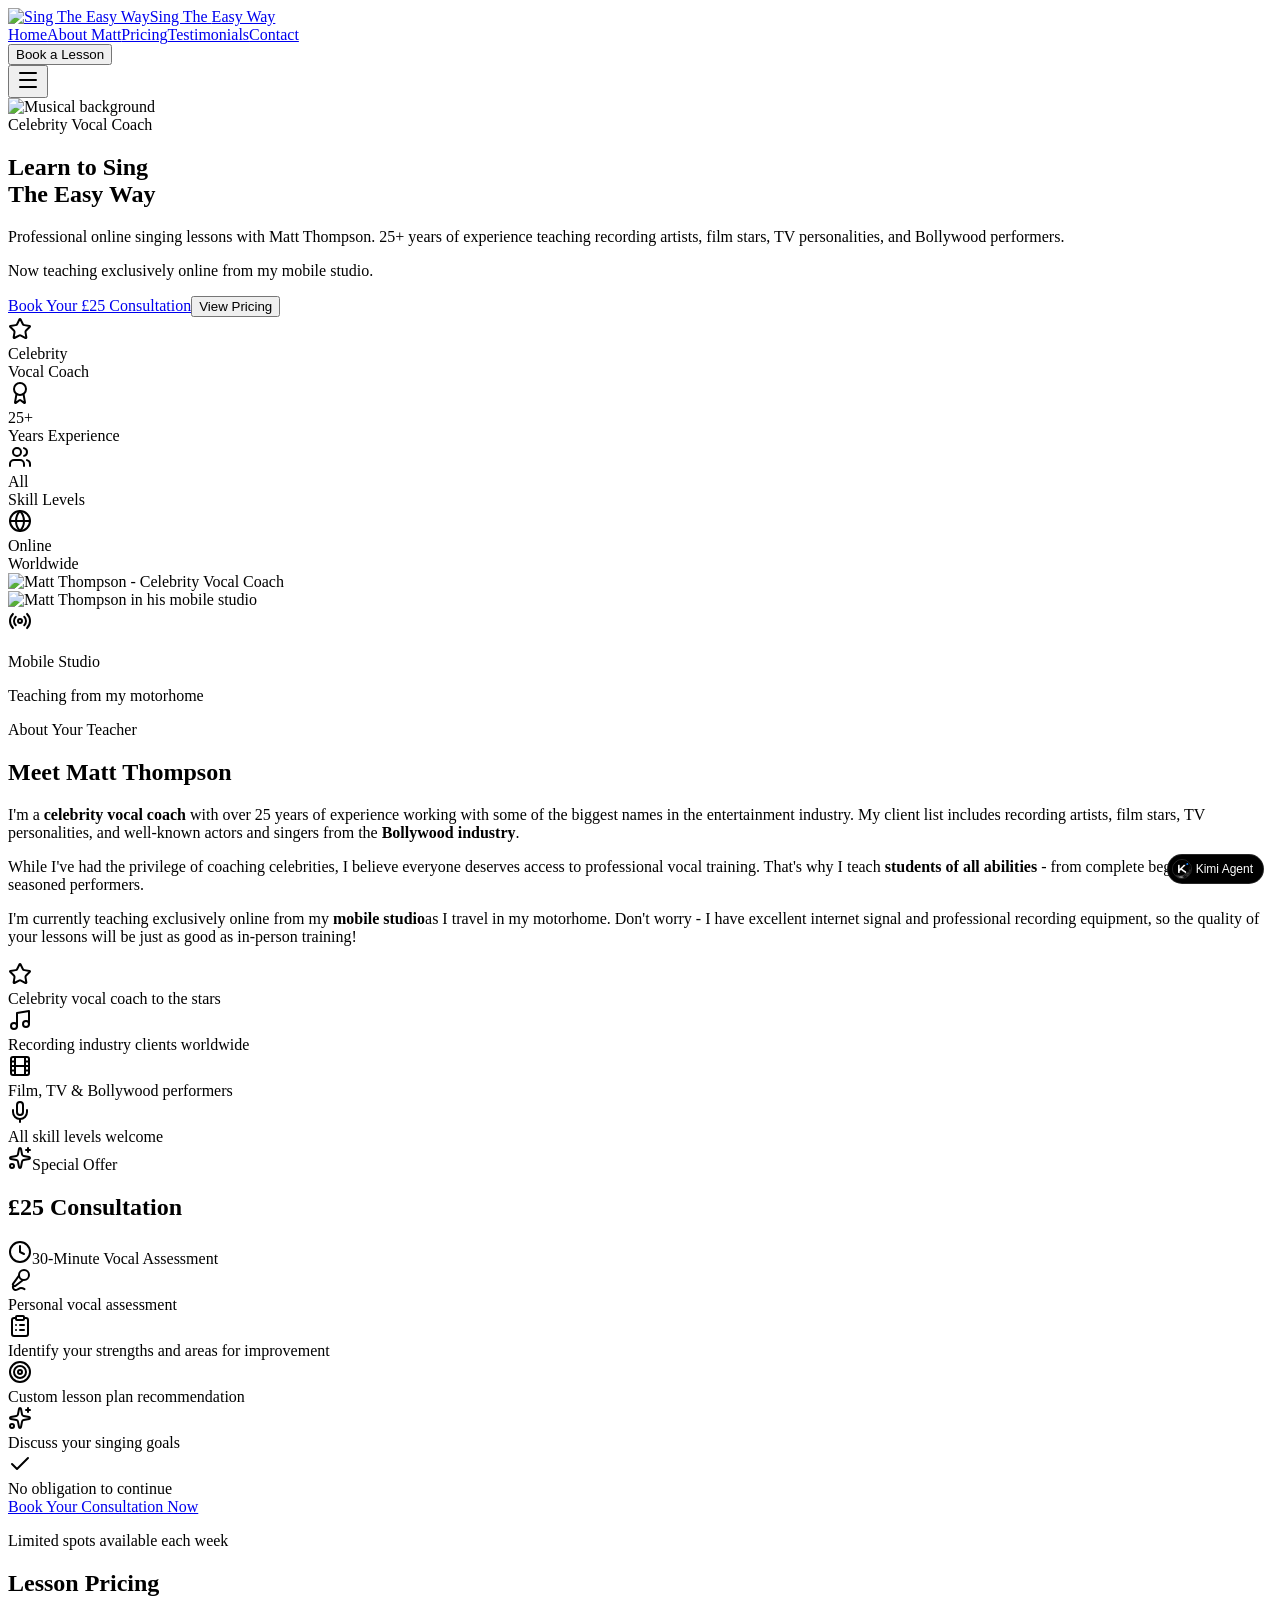
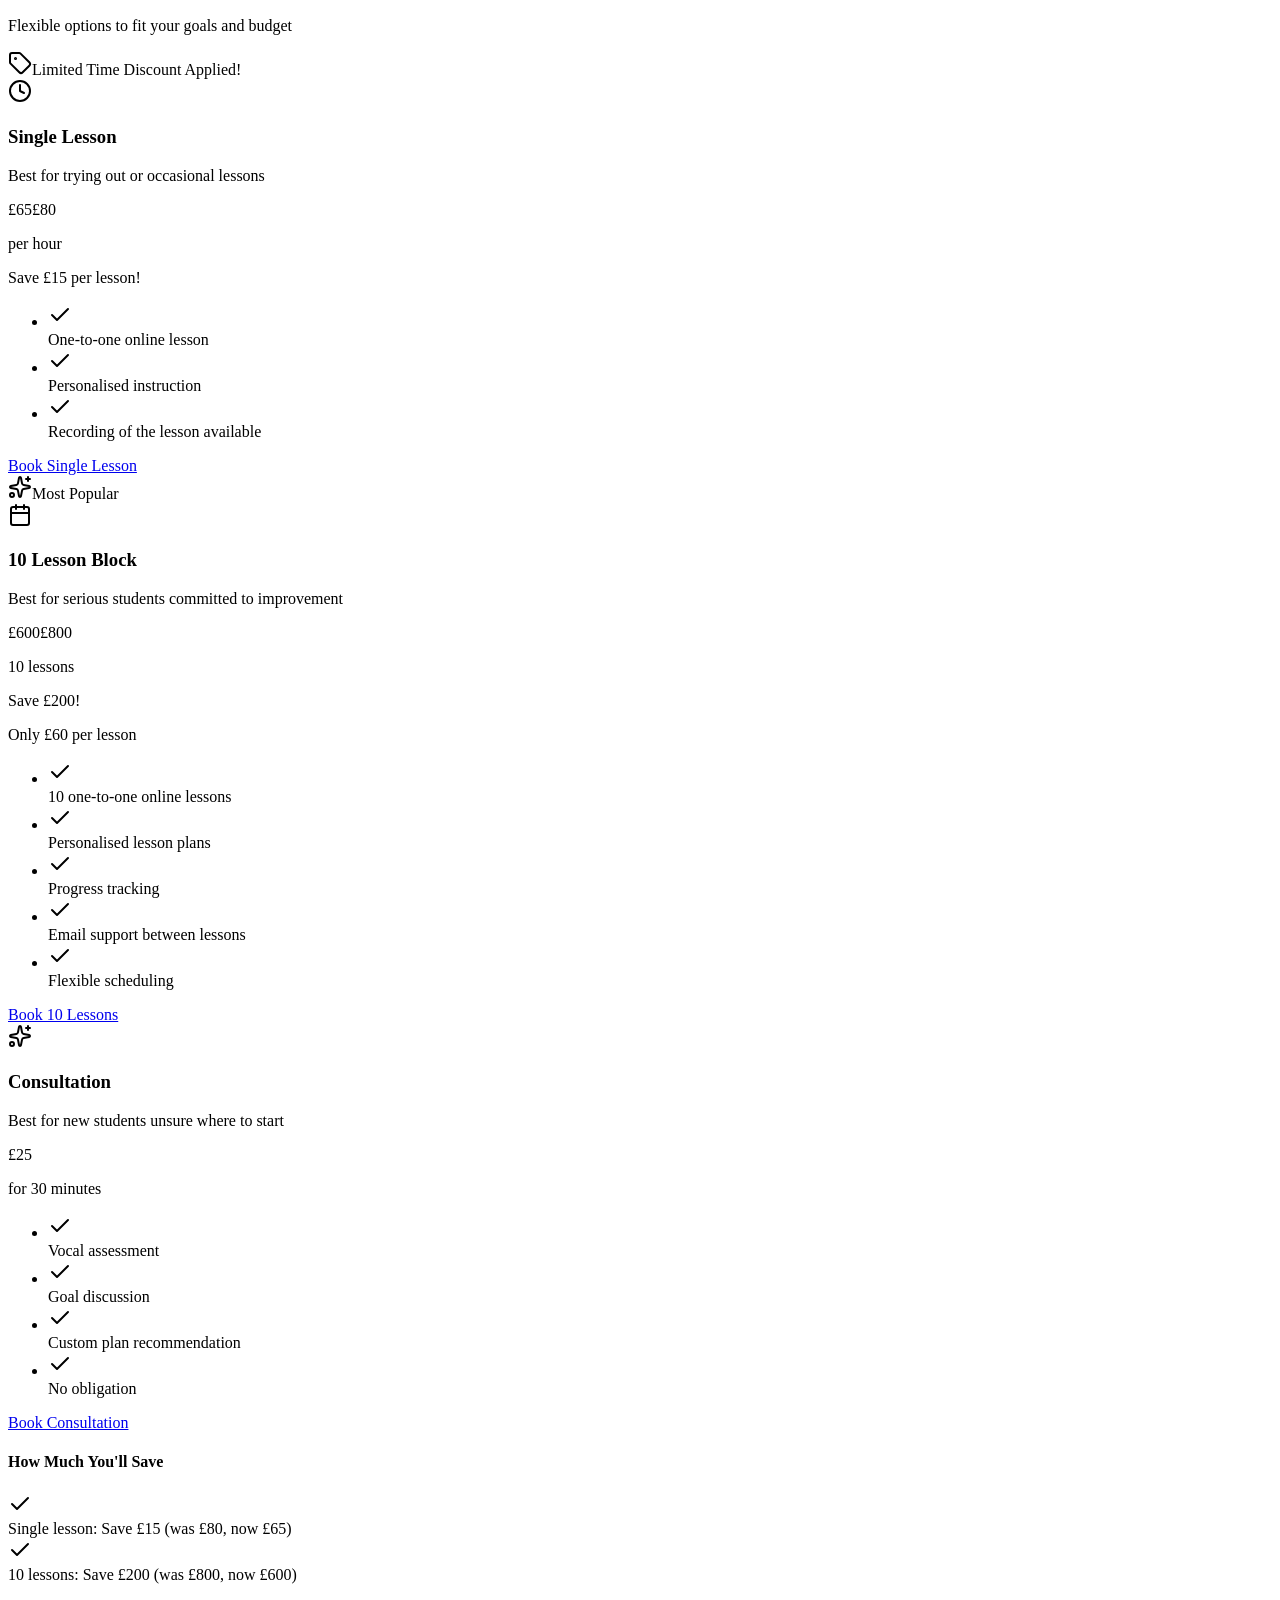
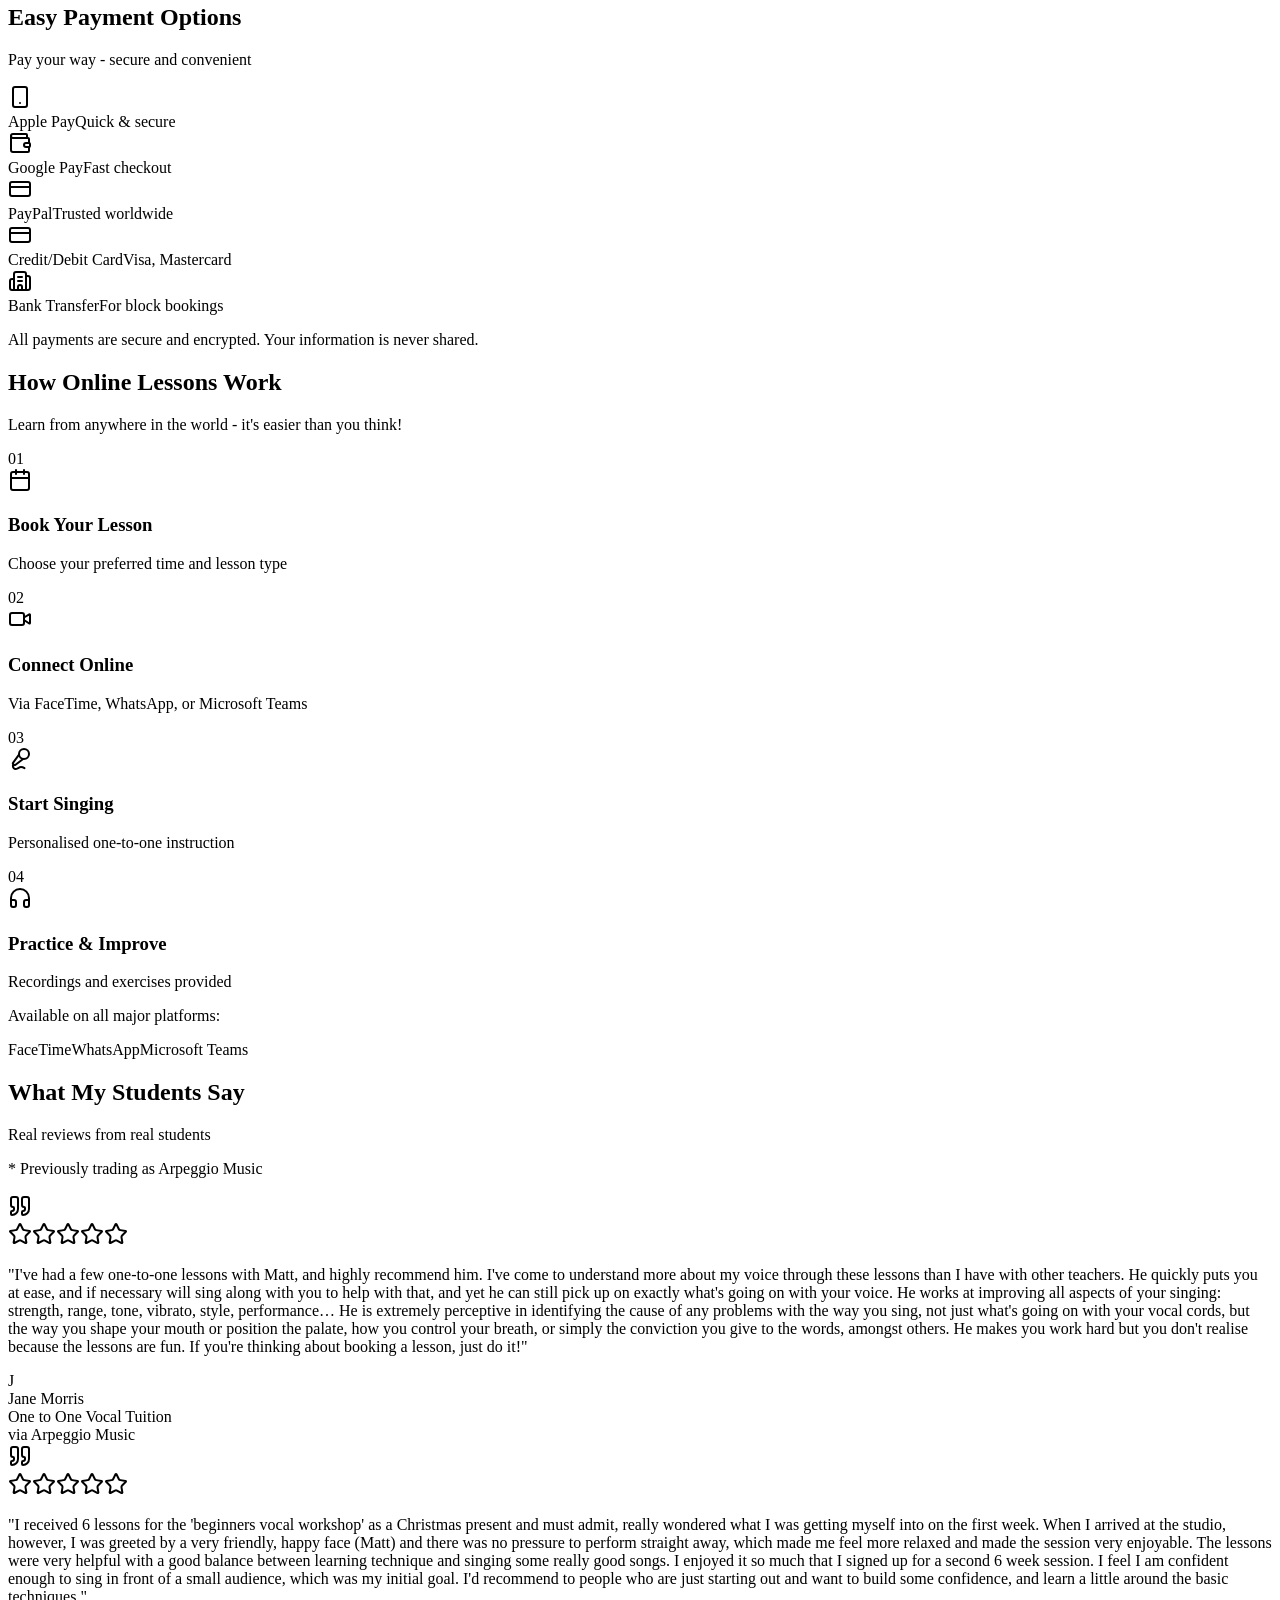
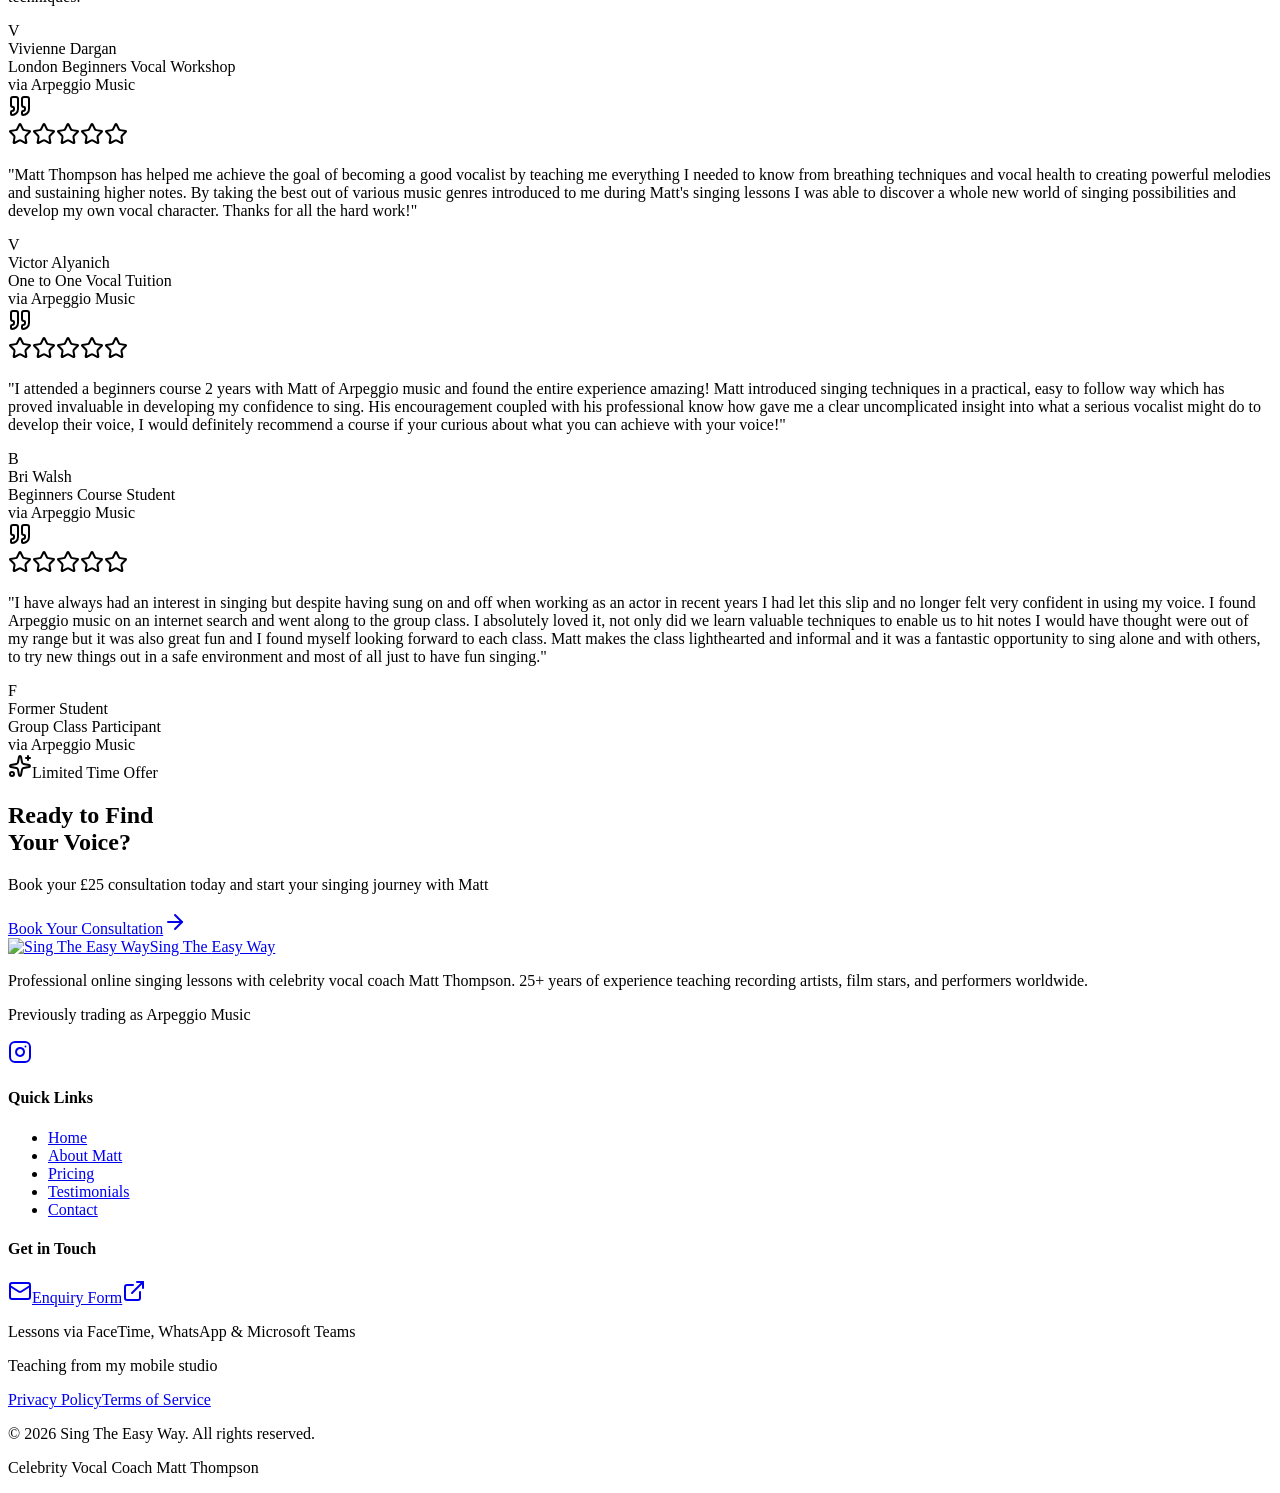
==== index.html @ 23aa2bd1 "Update index.html" ====
<!DOCTYPE html>
<!-- saved from url=(0035)https://72x5mrx2ijpky.ok.kimi.link/ -->
<html lang="en"><head><meta http-equiv="Content-Type" content="text/html; charset=UTF-8">
    
    <meta name="viewport" content="width=device-width, initial-scale=1.0">
    <title>VocalMastery Pro - Online Singing Lessons</title>
    <script type="module" crossorigin="" src="./Webpage, Complete_files/index-CP4_pBAy.js"></script>
    <link rel="stylesheet" crossorigin="" href="./Webpage, Complete_files/index-aFsZTO9r.css">
  <script src="./Webpage, Complete_files/sdk-seed.js" defer=""></script><script src="./Webpage, Complete_files/preview-widgets.min.js" async=""></script>
    <style>
      .kimi-brand-container {
        position: fixed;
        bottom: 16px;
        right: 16px;
        display: flex;
        align-items: center;
        gap: 8px;
        z-index: 99999999;
        transition: opacity 0.3s ease;
      }

      .kimi-brand-close-icon {
        cursor: pointer;
        border-radius: 50%;
        width: 26px;
        height: 26px;
        background: rgba(69, 69, 69, 0.70);
        display: none;
        align-items: center;
        justify-content: center;
        border: 0.5px solid rgba(255, 255, 255, 0.15);
      }

      .kimi-brand-container:hover .kimi-brand-close-icon {
        display: flex;
      }

      .kimi-brand-link {
        background: #000;
        color: white;
        padding: 4px 6px 4px 4px;
        border-radius: 16px;
        font-family: Arial, sans-serif;
        font-size: 12px;
        line-height: 18px;
        cursor: pointer;
        display: flex;
        align-items: center;
        gap: 4px;
        border: 0.5px solid rgba(255, 255, 255, 0.15);
        text-decoration: none;
      }

      .kimi-brand-container:hover .kimi-brand-icon {
        width: 16px;
      }

      .kimi-brand-icon {
        width: 0;
        overflow: hidden;
        transition: width 0.3s ease;
        pointer-events: none;
      }

      .kimi-brand-avatar {
        width: 18px;
        height: 18px;
        border: 0.5px solid rgba(255, 255, 255, 0.15);
        border-radius: 50%;
      }
    </style>
  </head>
  <body>
    <div id="root"><div code-path="src/App.tsx:61:5" class="min-h-screen text-white overflow-x-hidden"><nav code-path="src/sections/Navigation.tsx:34:5" class="fixed top-0 left-0 right-0 z-50 transition-all duration-300 bg-transparent"><div code-path="src/sections/Navigation.tsx:41:7" class="max-w-7xl mx-auto px-4 sm:px-6 lg:px-8"><div code-path="src/sections/Navigation.tsx:42:9" class="flex items-center justify-between h-20"><a code-path="src/sections/Navigation.tsx:44:11" href="https://72x5mrx2ijpky.ok.kimi.link/#home" class="flex items-center gap-3 group"><img code-path="src/sections/Navigation.tsx:45:13" alt="Sing The Easy Way" class="w-12 h-12 object-contain" src="./Webpage, Complete_files/logo.png"><span code-path="src/sections/Navigation.tsx:50:13" class="text-xl font-bold text-white font-[&#39;Poppins&#39;] hidden sm:block">Sing The <span code-path="src/sections/Navigation.tsx:51:24" class="text-[#f4a261]">Easy Way</span></span></a><div code-path="src/sections/Navigation.tsx:56:11" class="hidden md:flex items-center gap-8"><a code-path="src/sections/Navigation.tsx:58:15" href="https://72x5mrx2ijpky.ok.kimi.link/#home" class="text-white/70 hover:text-[#f4a261] transition-colors text-sm font-medium">Home</a><a code-path="src/sections/Navigation.tsx:58:15" href="https://72x5mrx2ijpky.ok.kimi.link/#about" class="text-white/70 hover:text-[#f4a261] transition-colors text-sm font-medium">About Matt</a><a code-path="src/sections/Navigation.tsx:58:15" href="https://72x5mrx2ijpky.ok.kimi.link/#pricing" class="text-white/70 hover:text-[#f4a261] transition-colors text-sm font-medium">Pricing</a><a code-path="src/sections/Navigation.tsx:58:15" href="https://72x5mrx2ijpky.ok.kimi.link/#testimonials" class="text-white/70 hover:text-[#f4a261] transition-colors text-sm font-medium">Testimonials</a><a code-path="src/sections/Navigation.tsx:58:15" href="https://72x5mrx2ijpky.ok.kimi.link/#contact" class="text-white/70 hover:text-[#f4a261] transition-colors text-sm font-medium">Contact</a></div><div code-path="src/sections/Navigation.tsx:73:11" class="hidden md:block"><a code-path="src/sections/Navigation.tsx:74:13" href="http://form.jotformeu.com/form/51562311137345" target="_blank" rel="noopener noreferrer"><button code-path="src/sections/Navigation.tsx:79:15" data-slot="button" data-variant="default" data-size="default" class="inline-flex items-center justify-center gap-2 whitespace-nowrap text-sm disabled:pointer-events-none disabled:opacity-50 [&amp;_svg]:pointer-events-none [&amp;_svg:not([class*=&#39;size-&#39;])]:size-4 shrink-0 [&amp;_svg]:shrink-0 outline-none focus-visible:border-ring focus-visible:ring-ring/50 focus-visible:ring-[3px] aria-invalid:ring-destructive/20 dark:aria-invalid:ring-destructive/40 aria-invalid:border-destructive h-9 has-[&gt;svg]:px-3 bg-[#e85d04] hover:bg-[#d35400] text-white px-6 py-2 rounded-full font-medium transition-all hover:scale-105">Book a Lesson</button></a></div><button code-path="src/sections/Navigation.tsx:88:11" class="md:hidden text-white p-2"><svg xmlns="http://www.w3.org/2000/svg" width="24" height="24" viewBox="0 0 24 24" fill="none" stroke="currentColor" stroke-width="2" stroke-linecap="round" stroke-linejoin="round" class="lucide lucide-menu w-6 h-6" aria-hidden="true" code-path="src/sections/Navigation.tsx:92:61"><path d="M4 5h16"></path><path d="M4 12h16"></path><path d="M4 19h16"></path></svg></button></div></div></nav><main code-path="src/App.tsx:63:7"><section code-path="src/sections/Hero.tsx:40:5" id="home" class="relative min-h-screen flex items-center justify-center overflow-hidden pt-20"><div code-path="src/sections/Hero.tsx:46:7" class="absolute inset-0 z-0"><img code-path="src/sections/Hero.tsx:47:9" alt="Musical background" class="w-full h-full object-cover opacity-70" src="./Webpage, Complete_files/hero-bg-matt.jpg"><div code-path="src/sections/Hero.tsx:52:9" class="absolute inset-0 bg-gradient-to-b from-[#1a1a2e]/80 via-[#1a1a2e]/50 to-[#1a1a2e]"></div></div><div code-path="src/sections/Hero.tsx:56:7" class="relative z-10 max-w-6xl mx-auto px-4 sm:px-6 lg:px-8"><div code-path="src/sections/Hero.tsx:57:9" class="grid grid-cols-1 lg:grid-cols-2 gap-12 items-center"><div code-path="src/sections/Hero.tsx:59:11" class="text-center lg:text-left"><div code-path="src/sections/Hero.tsx:61:13" class="reveal stagger-1 inline-flex items-center gap-2 px-4 py-2 rounded-full bg-[#e85d04]/20 border border-[#e85d04]/40 mb-6 active"><span code-path="src/sections/Hero.tsx:62:15" class="w-2 h-2 bg-[#f4a261] rounded-full animate-pulse"></span><span code-path="src/sections/Hero.tsx:63:15" class="text-[#f4a261] text-sm font-medium">Celebrity Vocal Coach</span></div><h1 code-path="src/sections/Hero.tsx:69:13" class="reveal stagger-2 text-4xl sm:text-5xl md:text-6xl font-bold text-white mb-6 font-[&#39;Poppins&#39;] active">Learn to Sing<br code-path="src/sections/Hero.tsx:71:15"><span code-path="src/sections/Hero.tsx:72:15" class="text-gradient">The Easy Way</span></h1><p code-path="src/sections/Hero.tsx:76:13" class="reveal stagger-3 text-lg text-white/70 mb-4 leading-relaxed active">Professional online singing lessons with Matt Thompson. 25+ years of experience teaching recording artists, film stars, TV personalities, and Bollywood performers.</p><p code-path="src/sections/Hero.tsx:81:13" class="reveal stagger-3 text-white/60 mb-8 active">Now teaching exclusively online from my mobile studio.</p><div code-path="src/sections/Hero.tsx:86:13" class="reveal stagger-4 flex flex-col sm:flex-row gap-4 justify-center lg:justify-start mb-8 active"><a code-path="src/sections/Hero.tsx:87:15" href="http://form.jotformeu.com/form/51562311137345" target="_blank" rel="noopener noreferrer" class="inline-flex items-center justify-center bg-[#e85d04] hover:bg-[#d35400] text-white px-8 py-4 text-lg rounded-full font-semibold transition-all hover:scale-105 animate-pulse-glow">Book Your £25 Consultation</a><button code-path="src/sections/Hero.tsx:95:15" class="inline-flex items-center justify-center border-2 border-white/30 text-white hover:bg-white/10 px-8 py-4 text-lg rounded-full font-semibold transition-all">View Pricing</button></div><div code-path="src/sections/Hero.tsx:104:13" class="reveal stagger-5 flex flex-wrap justify-center lg:justify-start gap-6 active"><div code-path="src/sections/Hero.tsx:106:17" class="flex items-center gap-2"><div code-path="src/sections/Hero.tsx:107:19" class="w-10 h-10 rounded-full bg-white/10 border border-white/20 flex items-center justify-center"><svg xmlns="http://www.w3.org/2000/svg" width="24" height="24" viewBox="0 0 24 24" fill="none" stroke="currentColor" stroke-width="2" stroke-linecap="round" stroke-linejoin="round" class="lucide lucide-star w-5 h-5 text-[#f4a261]" aria-hidden="true" code-path="src/sections/Hero.tsx:108:21"><path d="M11.525 2.295a.53.53 0 0 1 .95 0l2.31 4.679a2.123 2.123 0 0 0 1.595 1.16l5.166.756a.53.53 0 0 1 .294.904l-3.736 3.638a2.123 2.123 0 0 0-.611 1.878l.882 5.14a.53.53 0 0 1-.771.56l-4.618-2.428a2.122 2.122 0 0 0-1.973 0L6.396 21.01a.53.53 0 0 1-.77-.56l.881-5.139a2.122 2.122 0 0 0-.611-1.879L2.16 9.795a.53.53 0 0 1 .294-.906l5.165-.755a2.122 2.122 0 0 0 1.597-1.16z"></path></svg></div><div code-path="src/sections/Hero.tsx:110:19" class="text-left"><div code-path="src/sections/Hero.tsx:111:21" class="text-lg font-bold text-white">Celebrity</div><div code-path="src/sections/Hero.tsx:112:21" class="text-xs text-white/50">Vocal Coach</div></div></div><div code-path="src/sections/Hero.tsx:106:17" class="flex items-center gap-2"><div code-path="src/sections/Hero.tsx:107:19" class="w-10 h-10 rounded-full bg-white/10 border border-white/20 flex items-center justify-center"><svg xmlns="http://www.w3.org/2000/svg" width="24" height="24" viewBox="0 0 24 24" fill="none" stroke="currentColor" stroke-width="2" stroke-linecap="round" stroke-linejoin="round" class="lucide lucide-award w-5 h-5 text-[#f4a261]" aria-hidden="true" code-path="src/sections/Hero.tsx:108:21"><path d="m15.477 12.89 1.515 8.526a.5.5 0 0 1-.81.47l-3.58-2.687a1 1 0 0 0-1.197 0l-3.586 2.686a.5.5 0 0 1-.81-.469l1.514-8.526"></path><circle cx="12" cy="8" r="6"></circle></svg></div><div code-path="src/sections/Hero.tsx:110:19" class="text-left"><div code-path="src/sections/Hero.tsx:111:21" class="text-lg font-bold text-white">25+</div><div code-path="src/sections/Hero.tsx:112:21" class="text-xs text-white/50">Years Experience</div></div></div><div code-path="src/sections/Hero.tsx:106:17" class="flex items-center gap-2"><div code-path="src/sections/Hero.tsx:107:19" class="w-10 h-10 rounded-full bg-white/10 border border-white/20 flex items-center justify-center"><svg xmlns="http://www.w3.org/2000/svg" width="24" height="24" viewBox="0 0 24 24" fill="none" stroke="currentColor" stroke-width="2" stroke-linecap="round" stroke-linejoin="round" class="lucide lucide-users w-5 h-5 text-[#f4a261]" aria-hidden="true" code-path="src/sections/Hero.tsx:108:21"><path d="M16 21v-2a4 4 0 0 0-4-4H6a4 4 0 0 0-4 4v2"></path><path d="M16 3.128a4 4 0 0 1 0 7.744"></path><path d="M22 21v-2a4 4 0 0 0-3-3.87"></path><circle cx="9" cy="7" r="4"></circle></svg></div><div code-path="src/sections/Hero.tsx:110:19" class="text-left"><div code-path="src/sections/Hero.tsx:111:21" class="text-lg font-bold text-white">All</div><div code-path="src/sections/Hero.tsx:112:21" class="text-xs text-white/50">Skill Levels</div></div></div><div code-path="src/sections/Hero.tsx:106:17" class="flex items-center gap-2"><div code-path="src/sections/Hero.tsx:107:19" class="w-10 h-10 rounded-full bg-white/10 border border-white/20 flex items-center justify-center"><svg xmlns="http://www.w3.org/2000/svg" width="24" height="24" viewBox="0 0 24 24" fill="none" stroke="currentColor" stroke-width="2" stroke-linecap="round" stroke-linejoin="round" class="lucide lucide-globe w-5 h-5 text-[#f4a261]" aria-hidden="true" code-path="src/sections/Hero.tsx:108:21"><circle cx="12" cy="12" r="10"></circle><path d="M12 2a14.5 14.5 0 0 0 0 20 14.5 14.5 0 0 0 0-20"></path><path d="M2 12h20"></path></svg></div><div code-path="src/sections/Hero.tsx:110:19" class="text-left"><div code-path="src/sections/Hero.tsx:111:21" class="text-lg font-bold text-white">Online</div><div code-path="src/sections/Hero.tsx:112:21" class="text-xs text-white/50">Worldwide</div></div></div></div></div><div code-path="src/sections/Hero.tsx:120:11" class="reveal stagger-2 hidden lg:block active"><div code-path="src/sections/Hero.tsx:121:13" class="relative"><img code-path="src/sections/Hero.tsx:122:15" alt="Matt Thompson - Celebrity Vocal Coach" class="w-full max-w-md mx-auto rounded-2xl shadow-2xl" src="./Webpage, Complete_files/matt-headshot.jpg"><div code-path="src/sections/Hero.tsx:127:15" class="absolute -bottom-4 -right-4 w-32 h-32 bg-[#e85d04]/30 rounded-full blur-3xl"></div><div code-path="src/sections/Hero.tsx:128:15" class="absolute -top-4 -left-4 w-24 h-24 bg-[#f4a261]/30 rounded-full blur-2xl"></div></div></div></div></div><div code-path="src/sections/Hero.tsx:135:7" class="absolute bottom-0 left-0 right-0 h-32 bg-gradient-to-t from-[#1a1a2e] to-transparent z-10"></div></section><section code-path="src/sections/About.tsx:33:5" id="about" class="py-24 lg:py-32 relative"><div code-path="src/sections/About.tsx:34:7" class="max-w-7xl mx-auto px-4 sm:px-6 lg:px-8"><div code-path="src/sections/About.tsx:35:9" class="grid grid-cols-1 lg:grid-cols-2 gap-12 lg:gap-20 items-center"><div code-path="src/sections/About.tsx:37:11" class="reveal relative order-2 lg:order-1"><div code-path="src/sections/About.tsx:38:13" class="relative rounded-2xl overflow-hidden"><img code-path="src/sections/About.tsx:39:15" alt="Matt Thompson in his mobile studio" class="w-full h-[500px] lg:h-[600px] object-cover" src="./Webpage, Complete_files/matt-motorhome.jpg"><div code-path="src/sections/About.tsx:44:15" class="absolute inset-0 bg-gradient-to-t from-[#1a1a2e]/60 via-transparent to-transparent"></div></div><div code-path="src/sections/About.tsx:48:13" class="absolute -bottom-6 -right-6 w-48 h-48 bg-[#e85d04]/20 rounded-full blur-3xl"></div><div code-path="src/sections/About.tsx:49:13" class="absolute -top-6 -left-6 w-32 h-32 bg-[#f4a261]/20 rounded-full blur-2xl"></div><div code-path="src/sections/About.tsx:52:13" class="absolute bottom-6 left-6 right-6 p-4 rounded-xl bg-black/60 backdrop-blur-sm border border-white/20"><div code-path="src/sections/About.tsx:53:15" class="flex items-center gap-3"><div code-path="src/sections/About.tsx:54:17" class="w-10 h-10 rounded-full bg-[#e85d04] flex items-center justify-center"><svg xmlns="http://www.w3.org/2000/svg" width="24" height="24" viewBox="0 0 24 24" fill="none" stroke="currentColor" stroke-width="2" stroke-linecap="round" stroke-linejoin="round" class="lucide lucide-radio w-5 h-5 text-white" aria-hidden="true" code-path="src/sections/About.tsx:55:19"><path d="M16.247 7.761a6 6 0 0 1 0 8.478"></path><path d="M19.075 4.933a10 10 0 0 1 0 14.134"></path><path d="M4.925 19.067a10 10 0 0 1 0-14.134"></path><path d="M7.753 16.239a6 6 0 0 1 0-8.478"></path><circle cx="12" cy="12" r="2"></circle></svg></div><div code-path="src/sections/About.tsx:57:17"><p code-path="src/sections/About.tsx:58:19" class="text-white font-semibold text-sm">Mobile Studio</p><p code-path="src/sections/About.tsx:59:19" class="text-white/60 text-xs">Teaching from my motorhome</p></div></div></div></div><div code-path="src/sections/About.tsx:66:11" class="order-1 lg:order-2"><div code-path="src/sections/About.tsx:67:13" class="reveal stagger-1"><span code-path="src/sections/About.tsx:68:15" class="text-[#f4a261] text-sm font-semibold uppercase tracking-wider">About Your Teacher</span></div><h2 code-path="src/sections/About.tsx:73:13" class="reveal stagger-2 text-4xl sm:text-5xl font-bold text-white mt-4 mb-6 font-[&#39;Poppins&#39;]">Meet <span code-path="src/sections/About.tsx:74:20" class="text-gradient">Matt Thompson</span></h2><div code-path="src/sections/About.tsx:77:13" class="reveal stagger-3 space-y-4 text-white/70 leading-relaxed mb-8"><p code-path="src/sections/About.tsx:78:15">I'm a <strong code-path="src/sections/About.tsx:79:23" class="text-white">celebrity vocal coach</strong> with over 25 years of experience working with some of the biggest names in the entertainment industry. My client list includes recording artists, film stars, TV personalities, and well-known actors and singers from the <strong code-path="src/sections/About.tsx:82:56" class="text-white">Bollywood industry</strong>.</p><p code-path="src/sections/About.tsx:84:15">While I've had the privilege of coaching celebrities, I believe everyone deserves access to professional vocal training. That's why I teach <strong code-path="src/sections/About.tsx:86:75" class="text-white">students of all abilities</strong> - from complete beginners to seasoned performers.</p><p code-path="src/sections/About.tsx:89:15">I'm currently teaching exclusively online from my <strong code-path="src/sections/About.tsx:90:67" class="text-white">mobile studio</strong>as I travel in my motorhome. Don't worry - I have excellent internet signal and professional recording equipment, so the quality of your lessons will be just as good as in-person training!</p></div><div code-path="src/sections/About.tsx:98:13" class="reveal stagger-4 grid grid-cols-1 sm:grid-cols-2 gap-4"><div code-path="src/sections/About.tsx:100:17" class="flex items-center gap-3 p-3 rounded-xl bg-white/5 border border-white/10"><div code-path="src/sections/About.tsx:104:19" class="w-10 h-10 rounded-lg bg-[#e85d04]/20 flex items-center justify-center flex-shrink-0"><svg xmlns="http://www.w3.org/2000/svg" width="24" height="24" viewBox="0 0 24 24" fill="none" stroke="currentColor" stroke-width="2" stroke-linecap="round" stroke-linejoin="round" class="lucide lucide-star w-5 h-5 text-[#f4a261]" aria-hidden="true" code-path="src/sections/About.tsx:105:21"><path d="M11.525 2.295a.53.53 0 0 1 .95 0l2.31 4.679a2.123 2.123 0 0 0 1.595 1.16l5.166.756a.53.53 0 0 1 .294.904l-3.736 3.638a2.123 2.123 0 0 0-.611 1.878l.882 5.14a.53.53 0 0 1-.771.56l-4.618-2.428a2.122 2.122 0 0 0-1.973 0L6.396 21.01a.53.53 0 0 1-.77-.56l.881-5.139a2.122 2.122 0 0 0-.611-1.879L2.16 9.795a.53.53 0 0 1 .294-.906l5.165-.755a2.122 2.122 0 0 0 1.597-1.16z"></path></svg></div><span code-path="src/sections/About.tsx:107:19" class="text-white/80 text-sm">Celebrity vocal coach to the stars</span></div><div code-path="src/sections/About.tsx:100:17" class="flex items-center gap-3 p-3 rounded-xl bg-white/5 border border-white/10"><div code-path="src/sections/About.tsx:104:19" class="w-10 h-10 rounded-lg bg-[#e85d04]/20 flex items-center justify-center flex-shrink-0"><svg xmlns="http://www.w3.org/2000/svg" width="24" height="24" viewBox="0 0 24 24" fill="none" stroke="currentColor" stroke-width="2" stroke-linecap="round" stroke-linejoin="round" class="lucide lucide-music w-5 h-5 text-[#f4a261]" aria-hidden="true" code-path="src/sections/About.tsx:105:21"><path d="M9 18V5l12-2v13"></path><circle cx="6" cy="18" r="3"></circle><circle cx="18" cy="16" r="3"></circle></svg></div><span code-path="src/sections/About.tsx:107:19" class="text-white/80 text-sm">Recording industry clients worldwide</span></div><div code-path="src/sections/About.tsx:100:17" class="flex items-center gap-3 p-3 rounded-xl bg-white/5 border border-white/10"><div code-path="src/sections/About.tsx:104:19" class="w-10 h-10 rounded-lg bg-[#e85d04]/20 flex items-center justify-center flex-shrink-0"><svg xmlns="http://www.w3.org/2000/svg" width="24" height="24" viewBox="0 0 24 24" fill="none" stroke="currentColor" stroke-width="2" stroke-linecap="round" stroke-linejoin="round" class="lucide lucide-film w-5 h-5 text-[#f4a261]" aria-hidden="true" code-path="src/sections/About.tsx:105:21"><rect width="18" height="18" x="3" y="3" rx="2"></rect><path d="M7 3v18"></path><path d="M3 7.5h4"></path><path d="M3 12h18"></path><path d="M3 16.5h4"></path><path d="M17 3v18"></path><path d="M17 7.5h4"></path><path d="M17 16.5h4"></path></svg></div><span code-path="src/sections/About.tsx:107:19" class="text-white/80 text-sm">Film, TV &amp; Bollywood performers</span></div><div code-path="src/sections/About.tsx:100:17" class="flex items-center gap-3 p-3 rounded-xl bg-white/5 border border-white/10"><div code-path="src/sections/About.tsx:104:19" class="w-10 h-10 rounded-lg bg-[#e85d04]/20 flex items-center justify-center flex-shrink-0"><svg xmlns="http://www.w3.org/2000/svg" width="24" height="24" viewBox="0 0 24 24" fill="none" stroke="currentColor" stroke-width="2" stroke-linecap="round" stroke-linejoin="round" class="lucide lucide-mic w-5 h-5 text-[#f4a261]" aria-hidden="true" code-path="src/sections/About.tsx:105:21"><path d="M12 19v3"></path><path d="M19 10v2a7 7 0 0 1-14 0v-2"></path><rect x="9" y="2" width="6" height="13" rx="3"></rect></svg></div><span code-path="src/sections/About.tsx:107:19" class="text-white/80 text-sm">All skill levels welcome</span></div></div></div></div></div></section><section code-path="src/sections/Consultation.tsx:34:5" class="py-24 lg:py-32 relative overflow-hidden"><div code-path="src/sections/Consultation.tsx:36:7" class="absolute inset-0 bg-gradient-to-r from-[#e85d04]/20 via-transparent to-[#2a9d8f]/20"></div><div code-path="src/sections/Consultation.tsx:38:7" class="relative z-10 max-w-5xl mx-auto px-4 sm:px-6 lg:px-8"><div code-path="src/sections/Consultation.tsx:39:9" class="reveal bg-white/5 backdrop-blur-xl border border-white/10 rounded-3xl p-8 sm:p-12 lg:p-16"><div code-path="src/sections/Consultation.tsx:41:11" class="text-center mb-10"><div code-path="src/sections/Consultation.tsx:42:13" class="inline-flex items-center gap-2 px-4 py-2 rounded-full bg-[#e85d04]/20 border border-[#e85d04]/40 mb-6"><svg xmlns="http://www.w3.org/2000/svg" width="24" height="24" viewBox="0 0 24 24" fill="none" stroke="currentColor" stroke-width="2" stroke-linecap="round" stroke-linejoin="round" class="lucide lucide-sparkles w-4 h-4 text-[#f4a261]" aria-hidden="true" code-path="src/sections/Consultation.tsx:43:15"><path d="M11.017 2.814a1 1 0 0 1 1.966 0l1.051 5.558a2 2 0 0 0 1.594 1.594l5.558 1.051a1 1 0 0 1 0 1.966l-5.558 1.051a2 2 0 0 0-1.594 1.594l-1.051 5.558a1 1 0 0 1-1.966 0l-1.051-5.558a2 2 0 0 0-1.594-1.594l-5.558-1.051a1 1 0 0 1 0-1.966l5.558-1.051a2 2 0 0 0 1.594-1.594z"></path><path d="M20 2v4"></path><path d="M22 4h-4"></path><circle cx="4" cy="20" r="2"></circle></svg><span code-path="src/sections/Consultation.tsx:44:15" class="text-[#f4a261] text-sm font-medium">Special Offer</span></div><h2 code-path="src/sections/Consultation.tsx:47:13" class="text-4xl sm:text-5xl font-bold text-white mb-4 font-[&#39;Poppins&#39;]">£25 <span code-path="src/sections/Consultation.tsx:48:19" class="text-gradient">Consultation</span></h2><div code-path="src/sections/Consultation.tsx:51:13" class="flex items-center justify-center gap-2 text-white/60 mb-4"><svg xmlns="http://www.w3.org/2000/svg" width="24" height="24" viewBox="0 0 24 24" fill="none" stroke="currentColor" stroke-width="2" stroke-linecap="round" stroke-linejoin="round" class="lucide lucide-clock w-5 h-5" aria-hidden="true" code-path="src/sections/Consultation.tsx:52:15"><path d="M12 6v6l4 2"></path><circle cx="12" cy="12" r="10"></circle></svg><span code-path="src/sections/Consultation.tsx:53:15" class="text-lg">30-Minute Vocal Assessment</span></div></div><div code-path="src/sections/Consultation.tsx:58:11" class="grid grid-cols-1 md:grid-cols-2 gap-4 mb-10"><div code-path="src/sections/Consultation.tsx:60:15" class="reveal stagger-1 flex items-center gap-4 p-4 rounded-xl bg-white/5 border border-white/10"><div code-path="src/sections/Consultation.tsx:64:17" class="w-12 h-12 rounded-xl bg-[#e85d04]/20 flex items-center justify-center flex-shrink-0"><svg xmlns="http://www.w3.org/2000/svg" width="24" height="24" viewBox="0 0 24 24" fill="none" stroke="currentColor" stroke-width="2" stroke-linecap="round" stroke-linejoin="round" class="lucide lucide-mic-vocal w-6 h-6 text-[#f4a261]" aria-hidden="true" code-path="src/sections/Consultation.tsx:65:19"><path d="m11 7.601-5.994 8.19a1 1 0 0 0 .1 1.298l.817.818a1 1 0 0 0 1.314.087L15.09 12"></path><path d="M16.5 21.174C15.5 20.5 14.372 20 13 20c-2.058 0-3.928 2.356-6 2-2.072-.356-2.775-3.369-1.5-4.5"></path><circle cx="16" cy="7" r="5"></circle></svg></div><span code-path="src/sections/Consultation.tsx:67:17" class="text-white/80">Personal vocal assessment</span></div><div code-path="src/sections/Consultation.tsx:60:15" class="reveal stagger-2 flex items-center gap-4 p-4 rounded-xl bg-white/5 border border-white/10"><div code-path="src/sections/Consultation.tsx:64:17" class="w-12 h-12 rounded-xl bg-[#e85d04]/20 flex items-center justify-center flex-shrink-0"><svg xmlns="http://www.w3.org/2000/svg" width="24" height="24" viewBox="0 0 24 24" fill="none" stroke="currentColor" stroke-width="2" stroke-linecap="round" stroke-linejoin="round" class="lucide lucide-clipboard-list w-6 h-6 text-[#f4a261]" aria-hidden="true" code-path="src/sections/Consultation.tsx:65:19"><rect width="8" height="4" x="8" y="2" rx="1" ry="1"></rect><path d="M16 4h2a2 2 0 0 1 2 2v14a2 2 0 0 1-2 2H6a2 2 0 0 1-2-2V6a2 2 0 0 1 2-2h2"></path><path d="M12 11h4"></path><path d="M12 16h4"></path><path d="M8 11h.01"></path><path d="M8 16h.01"></path></svg></div><span code-path="src/sections/Consultation.tsx:67:17" class="text-white/80">Identify your strengths and areas for improvement</span></div><div code-path="src/sections/Consultation.tsx:60:15" class="reveal stagger-3 flex items-center gap-4 p-4 rounded-xl bg-white/5 border border-white/10"><div code-path="src/sections/Consultation.tsx:64:17" class="w-12 h-12 rounded-xl bg-[#e85d04]/20 flex items-center justify-center flex-shrink-0"><svg xmlns="http://www.w3.org/2000/svg" width="24" height="24" viewBox="0 0 24 24" fill="none" stroke="currentColor" stroke-width="2" stroke-linecap="round" stroke-linejoin="round" class="lucide lucide-target w-6 h-6 text-[#f4a261]" aria-hidden="true" code-path="src/sections/Consultation.tsx:65:19"><circle cx="12" cy="12" r="10"></circle><circle cx="12" cy="12" r="6"></circle><circle cx="12" cy="12" r="2"></circle></svg></div><span code-path="src/sections/Consultation.tsx:67:17" class="text-white/80">Custom lesson plan recommendation</span></div><div code-path="src/sections/Consultation.tsx:60:15" class="reveal stagger-4 flex items-center gap-4 p-4 rounded-xl bg-white/5 border border-white/10"><div code-path="src/sections/Consultation.tsx:64:17" class="w-12 h-12 rounded-xl bg-[#e85d04]/20 flex items-center justify-center flex-shrink-0"><svg xmlns="http://www.w3.org/2000/svg" width="24" height="24" viewBox="0 0 24 24" fill="none" stroke="currentColor" stroke-width="2" stroke-linecap="round" stroke-linejoin="round" class="lucide lucide-sparkles w-6 h-6 text-[#f4a261]" aria-hidden="true" code-path="src/sections/Consultation.tsx:65:19"><path d="M11.017 2.814a1 1 0 0 1 1.966 0l1.051 5.558a2 2 0 0 0 1.594 1.594l5.558 1.051a1 1 0 0 1 0 1.966l-5.558 1.051a2 2 0 0 0-1.594 1.594l-1.051 5.558a1 1 0 0 1-1.966 0l-1.051-5.558a2 2 0 0 0-1.594-1.594l-5.558-1.051a1 1 0 0 1 0-1.966l5.558-1.051a2 2 0 0 0 1.594-1.594z"></path><path d="M20 2v4"></path><path d="M22 4h-4"></path><circle cx="4" cy="20" r="2"></circle></svg></div><span code-path="src/sections/Consultation.tsx:67:17" class="text-white/80">Discuss your singing goals</span></div><div code-path="src/sections/Consultation.tsx:60:15" class="reveal stagger-5 flex items-center gap-4 p-4 rounded-xl bg-white/5 border border-white/10"><div code-path="src/sections/Consultation.tsx:64:17" class="w-12 h-12 rounded-xl bg-[#e85d04]/20 flex items-center justify-center flex-shrink-0"><svg xmlns="http://www.w3.org/2000/svg" width="24" height="24" viewBox="0 0 24 24" fill="none" stroke="currentColor" stroke-width="2" stroke-linecap="round" stroke-linejoin="round" class="lucide lucide-check w-6 h-6 text-[#f4a261]" aria-hidden="true" code-path="src/sections/Consultation.tsx:65:19"><path d="M20 6 9 17l-5-5"></path></svg></div><span code-path="src/sections/Consultation.tsx:67:17" class="text-white/80">No obligation to continue</span></div></div><div code-path="src/sections/Consultation.tsx:73:11" class="text-center"><a code-path="src/sections/Consultation.tsx:74:13" href="http://form.jotformeu.com/form/51562311137345" target="_blank" rel="noopener noreferrer" class="inline-flex items-center justify-center bg-[#e85d04] hover:bg-[#d35400] text-white px-10 py-4 text-lg rounded-full font-semibold transition-all hover:scale-105 animate-pulse-glow mb-4">Book Your Consultation Now</a><p code-path="src/sections/Consultation.tsx:82:13" class="text-white/50 text-sm">Limited spots available each week</p></div></div></div></section><section code-path="src/sections/Pricing.tsx:84:5" id="pricing" class="py-24 lg:py-32 relative"><div code-path="src/sections/Pricing.tsx:85:7" class="max-w-7xl mx-auto px-4 sm:px-6 lg:px-8"><div code-path="src/sections/Pricing.tsx:87:9" class="text-center mb-16"><h2 code-path="src/sections/Pricing.tsx:88:11" class="reveal text-4xl sm:text-5xl font-bold text-white mb-4 font-[&#39;Poppins&#39;]">Lesson <span code-path="src/sections/Pricing.tsx:89:20" class="text-gradient">Pricing</span></h2><p code-path="src/sections/Pricing.tsx:91:11" class="reveal stagger-1 text-lg text-white/60 max-w-2xl mx-auto">Flexible options to fit your goals and budget</p><div code-path="src/sections/Pricing.tsx:94:11" class="reveal stagger-2 inline-flex items-center gap-2 mt-4 px-4 py-2 rounded-full bg-green-500/20 border border-green-500/40"><svg xmlns="http://www.w3.org/2000/svg" width="24" height="24" viewBox="0 0 24 24" fill="none" stroke="currentColor" stroke-width="2" stroke-linecap="round" stroke-linejoin="round" class="lucide lucide-tag w-4 h-4 text-green-400" aria-hidden="true" code-path="src/sections/Pricing.tsx:95:13"><path d="M12.586 2.586A2 2 0 0 0 11.172 2H4a2 2 0 0 0-2 2v7.172a2 2 0 0 0 .586 1.414l8.704 8.704a2.426 2.426 0 0 0 3.42 0l6.58-6.58a2.426 2.426 0 0 0 0-3.42z"></path><circle cx="7.5" cy="7.5" r=".5" fill="currentColor"></circle></svg><span code-path="src/sections/Pricing.tsx:96:13" class="text-green-400 text-sm font-medium">Limited Time Discount Applied!</span></div></div><div code-path="src/sections/Pricing.tsx:101:9" class="grid grid-cols-1 md:grid-cols-3 gap-6 lg:gap-8"><div code-path="src/sections/Pricing.tsx:103:13" class="reveal stagger-1 relative rounded-2xl bg-white/[0.03] border border-white/10 hover:border-white/20 p-8 transition-all duration-300 hover:-translate-y-1"><div code-path="src/sections/Pricing.tsx:122:15" class="mb-6"><div code-path="src/sections/Pricing.tsx:123:17" class="w-12 h-12 rounded-xl bg-[#e85d04]/20 flex items-center justify-center mb-4"><svg xmlns="http://www.w3.org/2000/svg" width="24" height="24" viewBox="0 0 24 24" fill="none" stroke="currentColor" stroke-width="2" stroke-linecap="round" stroke-linejoin="round" class="lucide lucide-clock w-6 h-6 text-[#f4a261]" aria-hidden="true" code-path="src/sections/Pricing.tsx:124:19"><path d="M12 6v6l4 2"></path><circle cx="12" cy="12" r="10"></circle></svg></div><h3 code-path="src/sections/Pricing.tsx:126:17" class="text-2xl font-bold text-white mb-1 font-[&#39;Poppins&#39;]">Single Lesson</h3><p code-path="src/sections/Pricing.tsx:129:17" class="text-white/50 text-sm">Best for trying out or occasional lessons</p></div><div code-path="src/sections/Pricing.tsx:133:15" class="mb-4"><div code-path="src/sections/Pricing.tsx:134:17" class="flex items-baseline gap-2"><span code-path="src/sections/Pricing.tsx:135:19" class="text-4xl font-bold text-white font-[&#39;Poppins&#39;]">£65</span><span code-path="src/sections/Pricing.tsx:139:21" class="text-xl text-white/40 line-through">£80</span></div><p code-path="src/sections/Pricing.tsx:144:17" class="text-white/60">per hour</p><p code-path="src/sections/Pricing.tsx:146:19" class="text-green-400 text-sm font-semibold mt-1">Save £15 per lesson!</p></div><ul code-path="src/sections/Pricing.tsx:154:15" class="space-y-3 mb-8"><li code-path="src/sections/Pricing.tsx:156:19" class="flex items-start gap-3"><div code-path="src/sections/Pricing.tsx:157:21" class="w-5 h-5 rounded-full bg-[#e85d04]/20 flex items-center justify-center flex-shrink-0 mt-0.5"><svg xmlns="http://www.w3.org/2000/svg" width="24" height="24" viewBox="0 0 24 24" fill="none" stroke="currentColor" stroke-width="2" stroke-linecap="round" stroke-linejoin="round" class="lucide lucide-check w-3 h-3 text-[#f4a261]" aria-hidden="true" code-path="src/sections/Pricing.tsx:158:23"><path d="M20 6 9 17l-5-5"></path></svg></div><span code-path="src/sections/Pricing.tsx:160:21" class="text-white/70 text-sm">One-to-one online lesson</span></li><li code-path="src/sections/Pricing.tsx:156:19" class="flex items-start gap-3"><div code-path="src/sections/Pricing.tsx:157:21" class="w-5 h-5 rounded-full bg-[#e85d04]/20 flex items-center justify-center flex-shrink-0 mt-0.5"><svg xmlns="http://www.w3.org/2000/svg" width="24" height="24" viewBox="0 0 24 24" fill="none" stroke="currentColor" stroke-width="2" stroke-linecap="round" stroke-linejoin="round" class="lucide lucide-check w-3 h-3 text-[#f4a261]" aria-hidden="true" code-path="src/sections/Pricing.tsx:158:23"><path d="M20 6 9 17l-5-5"></path></svg></div><span code-path="src/sections/Pricing.tsx:160:21" class="text-white/70 text-sm">Personalised instruction</span></li><li code-path="src/sections/Pricing.tsx:156:19" class="flex items-start gap-3"><div code-path="src/sections/Pricing.tsx:157:21" class="w-5 h-5 rounded-full bg-[#e85d04]/20 flex items-center justify-center flex-shrink-0 mt-0.5"><svg xmlns="http://www.w3.org/2000/svg" width="24" height="24" viewBox="0 0 24 24" fill="none" stroke="currentColor" stroke-width="2" stroke-linecap="round" stroke-linejoin="round" class="lucide lucide-check w-3 h-3 text-[#f4a261]" aria-hidden="true" code-path="src/sections/Pricing.tsx:158:23"><path d="M20 6 9 17l-5-5"></path></svg></div><span code-path="src/sections/Pricing.tsx:160:21" class="text-white/70 text-sm">Recording of the lesson available</span></li></ul><a code-path="src/sections/Pricing.tsx:166:15" href="http://form.jotformeu.com/form/51562311137345" target="_blank" rel="noopener noreferrer" class="block w-full py-3 rounded-full font-semibold text-center transition-all bg-white/10 hover:bg-white/20 text-white">Book Single Lesson</a></div><div code-path="src/sections/Pricing.tsx:103:13" class="reveal stagger-2 relative rounded-2xl bg-gradient-to-b from-[#e85d04]/20 to-transparent border-2 border-[#e85d04]/50 scale-105 z-10 p-8 transition-all duration-300 hover:-translate-y-1"><div code-path="src/sections/Pricing.tsx:113:17" class="absolute -top-4 left-1/2 -translate-x-1/2"><div code-path="src/sections/Pricing.tsx:114:19" class="flex items-center gap-1 px-4 py-1.5 rounded-full bg-[#e85d04] text-white text-sm font-medium"><svg xmlns="http://www.w3.org/2000/svg" width="24" height="24" viewBox="0 0 24 24" fill="none" stroke="currentColor" stroke-width="2" stroke-linecap="round" stroke-linejoin="round" class="lucide lucide-sparkles w-4 h-4" aria-hidden="true" code-path="src/sections/Pricing.tsx:115:21"><path d="M11.017 2.814a1 1 0 0 1 1.966 0l1.051 5.558a2 2 0 0 0 1.594 1.594l5.558 1.051a1 1 0 0 1 0 1.966l-5.558 1.051a2 2 0 0 0-1.594 1.594l-1.051 5.558a1 1 0 0 1-1.966 0l-1.051-5.558a2 2 0 0 0-1.594-1.594l-5.558-1.051a1 1 0 0 1 0-1.966l5.558-1.051a2 2 0 0 0 1.594-1.594z"></path><path d="M20 2v4"></path><path d="M22 4h-4"></path><circle cx="4" cy="20" r="2"></circle></svg>Most Popular</div></div><div code-path="src/sections/Pricing.tsx:122:15" class="mb-6"><div code-path="src/sections/Pricing.tsx:123:17" class="w-12 h-12 rounded-xl bg-[#e85d04]/20 flex items-center justify-center mb-4"><svg xmlns="http://www.w3.org/2000/svg" width="24" height="24" viewBox="0 0 24 24" fill="none" stroke="currentColor" stroke-width="2" stroke-linecap="round" stroke-linejoin="round" class="lucide lucide-calendar w-6 h-6 text-[#f4a261]" aria-hidden="true" code-path="src/sections/Pricing.tsx:124:19"><path d="M8 2v4"></path><path d="M16 2v4"></path><rect width="18" height="18" x="3" y="4" rx="2"></rect><path d="M3 10h18"></path></svg></div><h3 code-path="src/sections/Pricing.tsx:126:17" class="text-2xl font-bold text-white mb-1 font-[&#39;Poppins&#39;]">10 Lesson Block</h3><p code-path="src/sections/Pricing.tsx:129:17" class="text-white/50 text-sm">Best for serious students committed to improvement</p></div><div code-path="src/sections/Pricing.tsx:133:15" class="mb-4"><div code-path="src/sections/Pricing.tsx:134:17" class="flex items-baseline gap-2"><span code-path="src/sections/Pricing.tsx:135:19" class="text-4xl font-bold text-white font-[&#39;Poppins&#39;]">£600</span><span code-path="src/sections/Pricing.tsx:139:21" class="text-xl text-white/40 line-through">£800</span></div><p code-path="src/sections/Pricing.tsx:144:17" class="text-white/60">10 lessons</p><p code-path="src/sections/Pricing.tsx:146:19" class="text-green-400 text-sm font-semibold mt-1">Save £200!</p><p code-path="src/sections/Pricing.tsx:149:19" class="text-[#f4a261] text-sm mt-1">Only £60 per lesson</p></div><ul code-path="src/sections/Pricing.tsx:154:15" class="space-y-3 mb-8"><li code-path="src/sections/Pricing.tsx:156:19" class="flex items-start gap-3"><div code-path="src/sections/Pricing.tsx:157:21" class="w-5 h-5 rounded-full bg-[#e85d04]/20 flex items-center justify-center flex-shrink-0 mt-0.5"><svg xmlns="http://www.w3.org/2000/svg" width="24" height="24" viewBox="0 0 24 24" fill="none" stroke="currentColor" stroke-width="2" stroke-linecap="round" stroke-linejoin="round" class="lucide lucide-check w-3 h-3 text-[#f4a261]" aria-hidden="true" code-path="src/sections/Pricing.tsx:158:23"><path d="M20 6 9 17l-5-5"></path></svg></div><span code-path="src/sections/Pricing.tsx:160:21" class="text-white/70 text-sm">10 one-to-one online lessons</span></li><li code-path="src/sections/Pricing.tsx:156:19" class="flex items-start gap-3"><div code-path="src/sections/Pricing.tsx:157:21" class="w-5 h-5 rounded-full bg-[#e85d04]/20 flex items-center justify-center flex-shrink-0 mt-0.5"><svg xmlns="http://www.w3.org/2000/svg" width="24" height="24" viewBox="0 0 24 24" fill="none" stroke="currentColor" stroke-width="2" stroke-linecap="round" stroke-linejoin="round" class="lucide lucide-check w-3 h-3 text-[#f4a261]" aria-hidden="true" code-path="src/sections/Pricing.tsx:158:23"><path d="M20 6 9 17l-5-5"></path></svg></div><span code-path="src/sections/Pricing.tsx:160:21" class="text-white/70 text-sm">Personalised lesson plans</span></li><li code-path="src/sections/Pricing.tsx:156:19" class="flex items-start gap-3"><div code-path="src/sections/Pricing.tsx:157:21" class="w-5 h-5 rounded-full bg-[#e85d04]/20 flex items-center justify-center flex-shrink-0 mt-0.5"><svg xmlns="http://www.w3.org/2000/svg" width="24" height="24" viewBox="0 0 24 24" fill="none" stroke="currentColor" stroke-width="2" stroke-linecap="round" stroke-linejoin="round" class="lucide lucide-check w-3 h-3 text-[#f4a261]" aria-hidden="true" code-path="src/sections/Pricing.tsx:158:23"><path d="M20 6 9 17l-5-5"></path></svg></div><span code-path="src/sections/Pricing.tsx:160:21" class="text-white/70 text-sm">Progress tracking</span></li><li code-path="src/sections/Pricing.tsx:156:19" class="flex items-start gap-3"><div code-path="src/sections/Pricing.tsx:157:21" class="w-5 h-5 rounded-full bg-[#e85d04]/20 flex items-center justify-center flex-shrink-0 mt-0.5"><svg xmlns="http://www.w3.org/2000/svg" width="24" height="24" viewBox="0 0 24 24" fill="none" stroke="currentColor" stroke-width="2" stroke-linecap="round" stroke-linejoin="round" class="lucide lucide-check w-3 h-3 text-[#f4a261]" aria-hidden="true" code-path="src/sections/Pricing.tsx:158:23"><path d="M20 6 9 17l-5-5"></path></svg></div><span code-path="src/sections/Pricing.tsx:160:21" class="text-white/70 text-sm">Email support between lessons</span></li><li code-path="src/sections/Pricing.tsx:156:19" class="flex items-start gap-3"><div code-path="src/sections/Pricing.tsx:157:21" class="w-5 h-5 rounded-full bg-[#e85d04]/20 flex items-center justify-center flex-shrink-0 mt-0.5"><svg xmlns="http://www.w3.org/2000/svg" width="24" height="24" viewBox="0 0 24 24" fill="none" stroke="currentColor" stroke-width="2" stroke-linecap="round" stroke-linejoin="round" class="lucide lucide-check w-3 h-3 text-[#f4a261]" aria-hidden="true" code-path="src/sections/Pricing.tsx:158:23"><path d="M20 6 9 17l-5-5"></path></svg></div><span code-path="src/sections/Pricing.tsx:160:21" class="text-white/70 text-sm">Flexible scheduling</span></li></ul><a code-path="src/sections/Pricing.tsx:166:15" href="http://form.jotformeu.com/form/51562311137345" target="_blank" rel="noopener noreferrer" class="block w-full py-3 rounded-full font-semibold text-center transition-all bg-[#e85d04] hover:bg-[#d35400] text-white">Book 10 Lessons</a></div><div code-path="src/sections/Pricing.tsx:103:13" class="reveal stagger-3 relative rounded-2xl bg-white/[0.03] border border-white/10 hover:border-white/20 p-8 transition-all duration-300 hover:-translate-y-1"><div code-path="src/sections/Pricing.tsx:122:15" class="mb-6"><div code-path="src/sections/Pricing.tsx:123:17" class="w-12 h-12 rounded-xl bg-[#e85d04]/20 flex items-center justify-center mb-4"><svg xmlns="http://www.w3.org/2000/svg" width="24" height="24" viewBox="0 0 24 24" fill="none" stroke="currentColor" stroke-width="2" stroke-linecap="round" stroke-linejoin="round" class="lucide lucide-sparkles w-6 h-6 text-[#f4a261]" aria-hidden="true" code-path="src/sections/Pricing.tsx:124:19"><path d="M11.017 2.814a1 1 0 0 1 1.966 0l1.051 5.558a2 2 0 0 0 1.594 1.594l5.558 1.051a1 1 0 0 1 0 1.966l-5.558 1.051a2 2 0 0 0-1.594 1.594l-1.051 5.558a1 1 0 0 1-1.966 0l-1.051-5.558a2 2 0 0 0-1.594-1.594l-5.558-1.051a1 1 0 0 1 0-1.966l5.558-1.051a2 2 0 0 0 1.594-1.594z"></path><path d="M20 2v4"></path><path d="M22 4h-4"></path><circle cx="4" cy="20" r="2"></circle></svg></div><h3 code-path="src/sections/Pricing.tsx:126:17" class="text-2xl font-bold text-white mb-1 font-[&#39;Poppins&#39;]">Consultation</h3><p code-path="src/sections/Pricing.tsx:129:17" class="text-white/50 text-sm">Best for new students unsure where to start</p></div><div code-path="src/sections/Pricing.tsx:133:15" class="mb-4"><div code-path="src/sections/Pricing.tsx:134:17" class="flex items-baseline gap-2"><span code-path="src/sections/Pricing.tsx:135:19" class="text-4xl font-bold text-white font-[&#39;Poppins&#39;]">£25</span></div><p code-path="src/sections/Pricing.tsx:144:17" class="text-white/60">for 30 minutes</p></div><ul code-path="src/sections/Pricing.tsx:154:15" class="space-y-3 mb-8"><li code-path="src/sections/Pricing.tsx:156:19" class="flex items-start gap-3"><div code-path="src/sections/Pricing.tsx:157:21" class="w-5 h-5 rounded-full bg-[#e85d04]/20 flex items-center justify-center flex-shrink-0 mt-0.5"><svg xmlns="http://www.w3.org/2000/svg" width="24" height="24" viewBox="0 0 24 24" fill="none" stroke="currentColor" stroke-width="2" stroke-linecap="round" stroke-linejoin="round" class="lucide lucide-check w-3 h-3 text-[#f4a261]" aria-hidden="true" code-path="src/sections/Pricing.tsx:158:23"><path d="M20 6 9 17l-5-5"></path></svg></div><span code-path="src/sections/Pricing.tsx:160:21" class="text-white/70 text-sm">Vocal assessment</span></li><li code-path="src/sections/Pricing.tsx:156:19" class="flex items-start gap-3"><div code-path="src/sections/Pricing.tsx:157:21" class="w-5 h-5 rounded-full bg-[#e85d04]/20 flex items-center justify-center flex-shrink-0 mt-0.5"><svg xmlns="http://www.w3.org/2000/svg" width="24" height="24" viewBox="0 0 24 24" fill="none" stroke="currentColor" stroke-width="2" stroke-linecap="round" stroke-linejoin="round" class="lucide lucide-check w-3 h-3 text-[#f4a261]" aria-hidden="true" code-path="src/sections/Pricing.tsx:158:23"><path d="M20 6 9 17l-5-5"></path></svg></div><span code-path="src/sections/Pricing.tsx:160:21" class="text-white/70 text-sm">Goal discussion</span></li><li code-path="src/sections/Pricing.tsx:156:19" class="flex items-start gap-3"><div code-path="src/sections/Pricing.tsx:157:21" class="w-5 h-5 rounded-full bg-[#e85d04]/20 flex items-center justify-center flex-shrink-0 mt-0.5"><svg xmlns="http://www.w3.org/2000/svg" width="24" height="24" viewBox="0 0 24 24" fill="none" stroke="currentColor" stroke-width="2" stroke-linecap="round" stroke-linejoin="round" class="lucide lucide-check w-3 h-3 text-[#f4a261]" aria-hidden="true" code-path="src/sections/Pricing.tsx:158:23"><path d="M20 6 9 17l-5-5"></path></svg></div><span code-path="src/sections/Pricing.tsx:160:21" class="text-white/70 text-sm">Custom plan recommendation</span></li><li code-path="src/sections/Pricing.tsx:156:19" class="flex items-start gap-3"><div code-path="src/sections/Pricing.tsx:157:21" class="w-5 h-5 rounded-full bg-[#e85d04]/20 flex items-center justify-center flex-shrink-0 mt-0.5"><svg xmlns="http://www.w3.org/2000/svg" width="24" height="24" viewBox="0 0 24 24" fill="none" stroke="currentColor" stroke-width="2" stroke-linecap="round" stroke-linejoin="round" class="lucide lucide-check w-3 h-3 text-[#f4a261]" aria-hidden="true" code-path="src/sections/Pricing.tsx:158:23"><path d="M20 6 9 17l-5-5"></path></svg></div><span code-path="src/sections/Pricing.tsx:160:21" class="text-white/70 text-sm">No obligation</span></li></ul><a code-path="src/sections/Pricing.tsx:166:15" href="http://form.jotformeu.com/form/51562311137345" target="_blank" rel="noopener noreferrer" class="block w-full py-3 rounded-full font-semibold text-center transition-all bg-white/10 hover:bg-white/20 text-white">Book Consultation</a></div></div><div code-path="src/sections/Pricing.tsx:183:9" class="reveal stagger-4 mt-10 p-6 rounded-2xl bg-white/5 border border-white/10"><h4 code-path="src/sections/Pricing.tsx:184:11" class="text-white font-semibold mb-3 font-[&#39;Poppins&#39;]">How Much You'll Save</h4><div code-path="src/sections/Pricing.tsx:185:11" class="grid grid-cols-1 sm:grid-cols-2 gap-4 text-sm"><div code-path="src/sections/Pricing.tsx:186:13" class="flex items-center gap-3"><div code-path="src/sections/Pricing.tsx:187:15" class="w-8 h-8 rounded-lg bg-green-500/20 flex items-center justify-center"><svg xmlns="http://www.w3.org/2000/svg" width="24" height="24" viewBox="0 0 24 24" fill="none" stroke="currentColor" stroke-width="2" stroke-linecap="round" stroke-linejoin="round" class="lucide lucide-check w-4 h-4 text-green-400" aria-hidden="true" code-path="src/sections/Pricing.tsx:188:17"><path d="M20 6 9 17l-5-5"></path></svg></div><span code-path="src/sections/Pricing.tsx:190:15" class="text-white/70">Single lesson: <span code-path="src/sections/Pricing.tsx:190:62" class="text-green-400 font-semibold">Save £15</span> (was £80, now £65)</span></div><div code-path="src/sections/Pricing.tsx:192:13" class="flex items-center gap-3"><div code-path="src/sections/Pricing.tsx:193:15" class="w-8 h-8 rounded-lg bg-green-500/20 flex items-center justify-center"><svg xmlns="http://www.w3.org/2000/svg" width="24" height="24" viewBox="0 0 24 24" fill="none" stroke="currentColor" stroke-width="2" stroke-linecap="round" stroke-linejoin="round" class="lucide lucide-check w-4 h-4 text-green-400" aria-hidden="true" code-path="src/sections/Pricing.tsx:194:17"><path d="M20 6 9 17l-5-5"></path></svg></div><span code-path="src/sections/Pricing.tsx:196:15" class="text-white/70">10 lessons: <span code-path="src/sections/Pricing.tsx:196:59" class="text-green-400 font-semibold">Save £200</span> (was £800, now £600)</span></div></div></div></div></section><section code-path="src/sections/PaymentOptions.tsx:59:5" class="py-20 relative"><div code-path="src/sections/PaymentOptions.tsx:60:7" class="max-w-5xl mx-auto px-4 sm:px-6 lg:px-8"><div code-path="src/sections/PaymentOptions.tsx:62:9" class="text-center mb-12"><h2 code-path="src/sections/PaymentOptions.tsx:63:11" class="reveal text-3xl sm:text-4xl font-bold text-white mb-3 font-[&#39;Poppins&#39;]">Easy <span code-path="src/sections/PaymentOptions.tsx:64:18" class="text-gradient">Payment Options</span></h2><p code-path="src/sections/PaymentOptions.tsx:66:11" class="reveal stagger-1 text-white/60">Pay your way - secure and convenient</p></div><div code-path="src/sections/PaymentOptions.tsx:72:9" class="reveal stagger-2 grid grid-cols-2 sm:grid-cols-3 md:grid-cols-5 gap-4"><div code-path="src/sections/PaymentOptions.tsx:74:13" class="group flex flex-col items-center p-5 rounded-2xl bg-white/5 border border-white/10 hover:border-[#e85d04]/50 transition-all duration-300 hover:-translate-y-1"><div code-path="src/sections/PaymentOptions.tsx:78:15" class="w-14 h-14 rounded-xl bg-gradient-to-br from-gray-700 to-gray-900 flex items-center justify-center mb-3 group-hover:scale-110 transition-transform"><svg xmlns="http://www.w3.org/2000/svg" width="24" height="24" viewBox="0 0 24 24" fill="none" stroke="currentColor" stroke-width="2" stroke-linecap="round" stroke-linejoin="round" class="lucide lucide-smartphone w-7 h-7 text-white" aria-hidden="true" code-path="src/sections/PaymentOptions.tsx:79:17"><rect width="14" height="20" x="5" y="2" rx="2" ry="2"></rect><path d="M12 18h.01"></path></svg></div><span code-path="src/sections/PaymentOptions.tsx:81:15" class="text-white font-medium text-sm text-center">Apple Pay</span><span code-path="src/sections/PaymentOptions.tsx:82:15" class="text-white/50 text-xs text-center mt-1">Quick &amp; secure</span></div><div code-path="src/sections/PaymentOptions.tsx:74:13" class="group flex flex-col items-center p-5 rounded-2xl bg-white/5 border border-white/10 hover:border-[#e85d04]/50 transition-all duration-300 hover:-translate-y-1"><div code-path="src/sections/PaymentOptions.tsx:78:15" class="w-14 h-14 rounded-xl bg-gradient-to-br from-blue-600 to-blue-800 flex items-center justify-center mb-3 group-hover:scale-110 transition-transform"><svg xmlns="http://www.w3.org/2000/svg" width="24" height="24" viewBox="0 0 24 24" fill="none" stroke="currentColor" stroke-width="2" stroke-linecap="round" stroke-linejoin="round" class="lucide lucide-wallet w-7 h-7 text-white" aria-hidden="true" code-path="src/sections/PaymentOptions.tsx:79:17"><path d="M19 7V4a1 1 0 0 0-1-1H5a2 2 0 0 0 0 4h15a1 1 0 0 1 1 1v4h-3a2 2 0 0 0 0 4h3a1 1 0 0 0 1-1v-2a1 1 0 0 0-1-1"></path><path d="M3 5v14a2 2 0 0 0 2 2h15a1 1 0 0 0 1-1v-4"></path></svg></div><span code-path="src/sections/PaymentOptions.tsx:81:15" class="text-white font-medium text-sm text-center">Google Pay</span><span code-path="src/sections/PaymentOptions.tsx:82:15" class="text-white/50 text-xs text-center mt-1">Fast checkout</span></div><div code-path="src/sections/PaymentOptions.tsx:74:13" class="group flex flex-col items-center p-5 rounded-2xl bg-white/5 border border-white/10 hover:border-[#e85d04]/50 transition-all duration-300 hover:-translate-y-1"><div code-path="src/sections/PaymentOptions.tsx:78:15" class="w-14 h-14 rounded-xl bg-gradient-to-br from-blue-500 to-blue-700 flex items-center justify-center mb-3 group-hover:scale-110 transition-transform"><svg xmlns="http://www.w3.org/2000/svg" width="24" height="24" viewBox="0 0 24 24" fill="none" stroke="currentColor" stroke-width="2" stroke-linecap="round" stroke-linejoin="round" class="lucide lucide-credit-card w-7 h-7 text-white" aria-hidden="true" code-path="src/sections/PaymentOptions.tsx:79:17"><rect width="20" height="14" x="2" y="5" rx="2"></rect><line x1="2" x2="22" y1="10" y2="10"></line></svg></div><span code-path="src/sections/PaymentOptions.tsx:81:15" class="text-white font-medium text-sm text-center">PayPal</span><span code-path="src/sections/PaymentOptions.tsx:82:15" class="text-white/50 text-xs text-center mt-1">Trusted worldwide</span></div><div code-path="src/sections/PaymentOptions.tsx:74:13" class="group flex flex-col items-center p-5 rounded-2xl bg-white/5 border border-white/10 hover:border-[#e85d04]/50 transition-all duration-300 hover:-translate-y-1"><div code-path="src/sections/PaymentOptions.tsx:78:15" class="w-14 h-14 rounded-xl bg-gradient-to-br from-orange-500 to-red-600 flex items-center justify-center mb-3 group-hover:scale-110 transition-transform"><svg xmlns="http://www.w3.org/2000/svg" width="24" height="24" viewBox="0 0 24 24" fill="none" stroke="currentColor" stroke-width="2" stroke-linecap="round" stroke-linejoin="round" class="lucide lucide-credit-card w-7 h-7 text-white" aria-hidden="true" code-path="src/sections/PaymentOptions.tsx:79:17"><rect width="20" height="14" x="2" y="5" rx="2"></rect><line x1="2" x2="22" y1="10" y2="10"></line></svg></div><span code-path="src/sections/PaymentOptions.tsx:81:15" class="text-white font-medium text-sm text-center">Credit/Debit Card</span><span code-path="src/sections/PaymentOptions.tsx:82:15" class="text-white/50 text-xs text-center mt-1">Visa, Mastercard</span></div><div code-path="src/sections/PaymentOptions.tsx:74:13" class="group flex flex-col items-center p-5 rounded-2xl bg-white/5 border border-white/10 hover:border-[#e85d04]/50 transition-all duration-300 hover:-translate-y-1"><div code-path="src/sections/PaymentOptions.tsx:78:15" class="w-14 h-14 rounded-xl bg-gradient-to-br from-green-600 to-green-800 flex items-center justify-center mb-3 group-hover:scale-110 transition-transform"><svg xmlns="http://www.w3.org/2000/svg" width="24" height="24" viewBox="0 0 24 24" fill="none" stroke="currentColor" stroke-width="2" stroke-linecap="round" stroke-linejoin="round" class="lucide lucide-building2 lucide-building-2 w-7 h-7 text-white" aria-hidden="true" code-path="src/sections/PaymentOptions.tsx:79:17"><path d="M10 12h4"></path><path d="M10 8h4"></path><path d="M14 21v-3a2 2 0 0 0-4 0v3"></path><path d="M6 10H4a2 2 0 0 0-2 2v7a2 2 0 0 0 2 2h16a2 2 0 0 0 2-2V9a2 2 0 0 0-2-2h-2"></path><path d="M6 21V5a2 2 0 0 1 2-2h8a2 2 0 0 1 2 2v16"></path></svg></div><span code-path="src/sections/PaymentOptions.tsx:81:15" class="text-white font-medium text-sm text-center">Bank Transfer</span><span code-path="src/sections/PaymentOptions.tsx:82:15" class="text-white/50 text-xs text-center mt-1">For block bookings</span></div></div><p code-path="src/sections/PaymentOptions.tsx:88:9" class="reveal stagger-3 text-center text-white/40 text-sm mt-8">All payments are secure and encrypted. Your information is never shared.</p></div></section><section code-path="src/sections/HowItWorks.tsx:55:5" class="py-24 lg:py-32 relative"><div code-path="src/sections/HowItWorks.tsx:56:7" class="max-w-7xl mx-auto px-4 sm:px-6 lg:px-8"><div code-path="src/sections/HowItWorks.tsx:58:9" class="text-center mb-16"><h2 code-path="src/sections/HowItWorks.tsx:59:11" class="reveal text-4xl sm:text-5xl font-bold text-white mb-4 font-[&#39;Poppins&#39;]">How Online Lessons <span code-path="src/sections/HowItWorks.tsx:60:32" class="text-gradient">Work</span></h2><p code-path="src/sections/HowItWorks.tsx:62:11" class="reveal stagger-1 text-lg text-white/60 max-w-2xl mx-auto">Learn from anywhere in the world - it's easier than you think!</p></div><div code-path="src/sections/HowItWorks.tsx:68:9" class="grid grid-cols-1 sm:grid-cols-2 lg:grid-cols-4 gap-6 mb-16"><div code-path="src/sections/HowItWorks.tsx:70:13" class="reveal stagger-1 relative p-6 rounded-2xl bg-white/[0.03] border border-white/10 hover:border-[#e85d04]/30 transition-all duration-300 group"><div code-path="src/sections/HowItWorks.tsx:75:15" class="absolute -top-3 -left-3 w-10 h-10 rounded-full bg-[#e85d04] flex items-center justify-center text-white font-bold text-sm">01</div><div code-path="src/sections/HowItWorks.tsx:80:15" class="w-14 h-14 rounded-xl bg-[#e85d04]/20 flex items-center justify-center mb-4 group-hover:bg-[#e85d04]/30 transition-colors"><svg xmlns="http://www.w3.org/2000/svg" width="24" height="24" viewBox="0 0 24 24" fill="none" stroke="currentColor" stroke-width="2" stroke-linecap="round" stroke-linejoin="round" class="lucide lucide-calendar w-7 h-7 text-[#f4a261]" aria-hidden="true" code-path="src/sections/HowItWorks.tsx:81:17"><path d="M8 2v4"></path><path d="M16 2v4"></path><rect width="18" height="18" x="3" y="4" rx="2"></rect><path d="M3 10h18"></path></svg></div><h3 code-path="src/sections/HowItWorks.tsx:85:15" class="text-xl font-bold text-white mb-2 font-[&#39;Poppins&#39;]">Book Your Lesson</h3><p code-path="src/sections/HowItWorks.tsx:88:15" class="text-white/60 text-sm">Choose your preferred time and lesson type</p></div><div code-path="src/sections/HowItWorks.tsx:70:13" class="reveal stagger-2 relative p-6 rounded-2xl bg-white/[0.03] border border-white/10 hover:border-[#e85d04]/30 transition-all duration-300 group"><div code-path="src/sections/HowItWorks.tsx:75:15" class="absolute -top-3 -left-3 w-10 h-10 rounded-full bg-[#e85d04] flex items-center justify-center text-white font-bold text-sm">02</div><div code-path="src/sections/HowItWorks.tsx:80:15" class="w-14 h-14 rounded-xl bg-[#e85d04]/20 flex items-center justify-center mb-4 group-hover:bg-[#e85d04]/30 transition-colors"><svg xmlns="http://www.w3.org/2000/svg" width="24" height="24" viewBox="0 0 24 24" fill="none" stroke="currentColor" stroke-width="2" stroke-linecap="round" stroke-linejoin="round" class="lucide lucide-video w-7 h-7 text-[#f4a261]" aria-hidden="true" code-path="src/sections/HowItWorks.tsx:81:17"><path d="m16 13 5.223 3.482a.5.5 0 0 0 .777-.416V7.87a.5.5 0 0 0-.752-.432L16 10.5"></path><rect x="2" y="6" width="14" height="12" rx="2"></rect></svg></div><h3 code-path="src/sections/HowItWorks.tsx:85:15" class="text-xl font-bold text-white mb-2 font-[&#39;Poppins&#39;]">Connect Online</h3><p code-path="src/sections/HowItWorks.tsx:88:15" class="text-white/60 text-sm">Via FaceTime, WhatsApp, or Microsoft Teams</p></div><div code-path="src/sections/HowItWorks.tsx:70:13" class="reveal stagger-3 relative p-6 rounded-2xl bg-white/[0.03] border border-white/10 hover:border-[#e85d04]/30 transition-all duration-300 group"><div code-path="src/sections/HowItWorks.tsx:75:15" class="absolute -top-3 -left-3 w-10 h-10 rounded-full bg-[#e85d04] flex items-center justify-center text-white font-bold text-sm">03</div><div code-path="src/sections/HowItWorks.tsx:80:15" class="w-14 h-14 rounded-xl bg-[#e85d04]/20 flex items-center justify-center mb-4 group-hover:bg-[#e85d04]/30 transition-colors"><svg xmlns="http://www.w3.org/2000/svg" width="24" height="24" viewBox="0 0 24 24" fill="none" stroke="currentColor" stroke-width="2" stroke-linecap="round" stroke-linejoin="round" class="lucide lucide-mic-vocal w-7 h-7 text-[#f4a261]" aria-hidden="true" code-path="src/sections/HowItWorks.tsx:81:17"><path d="m11 7.601-5.994 8.19a1 1 0 0 0 .1 1.298l.817.818a1 1 0 0 0 1.314.087L15.09 12"></path><path d="M16.5 21.174C15.5 20.5 14.372 20 13 20c-2.058 0-3.928 2.356-6 2-2.072-.356-2.775-3.369-1.5-4.5"></path><circle cx="16" cy="7" r="5"></circle></svg></div><h3 code-path="src/sections/HowItWorks.tsx:85:15" class="text-xl font-bold text-white mb-2 font-[&#39;Poppins&#39;]">Start Singing</h3><p code-path="src/sections/HowItWorks.tsx:88:15" class="text-white/60 text-sm">Personalised one-to-one instruction</p></div><div code-path="src/sections/HowItWorks.tsx:70:13" class="reveal stagger-4 relative p-6 rounded-2xl bg-white/[0.03] border border-white/10 hover:border-[#e85d04]/30 transition-all duration-300 group"><div code-path="src/sections/HowItWorks.tsx:75:15" class="absolute -top-3 -left-3 w-10 h-10 rounded-full bg-[#e85d04] flex items-center justify-center text-white font-bold text-sm">04</div><div code-path="src/sections/HowItWorks.tsx:80:15" class="w-14 h-14 rounded-xl bg-[#e85d04]/20 flex items-center justify-center mb-4 group-hover:bg-[#e85d04]/30 transition-colors"><svg xmlns="http://www.w3.org/2000/svg" width="24" height="24" viewBox="0 0 24 24" fill="none" stroke="currentColor" stroke-width="2" stroke-linecap="round" stroke-linejoin="round" class="lucide lucide-headphones w-7 h-7 text-[#f4a261]" aria-hidden="true" code-path="src/sections/HowItWorks.tsx:81:17"><path d="M3 14h3a2 2 0 0 1 2 2v3a2 2 0 0 1-2 2H5a2 2 0 0 1-2-2v-7a9 9 0 0 1 18 0v7a2 2 0 0 1-2 2h-1a2 2 0 0 1-2-2v-3a2 2 0 0 1 2-2h3"></path></svg></div><h3 code-path="src/sections/HowItWorks.tsx:85:15" class="text-xl font-bold text-white mb-2 font-[&#39;Poppins&#39;]">Practice &amp; Improve</h3><p code-path="src/sections/HowItWorks.tsx:88:15" class="text-white/60 text-sm">Recordings and exercises provided</p></div></div><div code-path="src/sections/HowItWorks.tsx:94:9" class="reveal stagger-5 text-center"><p code-path="src/sections/HowItWorks.tsx:95:11" class="text-white/60 mb-4">Available on all major platforms:</p><div code-path="src/sections/HowItWorks.tsx:96:11" class="flex flex-wrap justify-center gap-3"><span code-path="src/sections/HowItWorks.tsx:98:15" class="px-5 py-2 rounded-full bg-white/5 border border-white/10 text-white/80 text-sm hover:bg-[#e85d04]/20 hover:border-[#e85d04]/40 transition-all">FaceTime</span><span code-path="src/sections/HowItWorks.tsx:98:15" class="px-5 py-2 rounded-full bg-white/5 border border-white/10 text-white/80 text-sm hover:bg-[#e85d04]/20 hover:border-[#e85d04]/40 transition-all">WhatsApp</span><span code-path="src/sections/HowItWorks.tsx:98:15" class="px-5 py-2 rounded-full bg-white/5 border border-white/10 text-white/80 text-sm hover:bg-[#e85d04]/20 hover:border-[#e85d04]/40 transition-all">Microsoft Teams</span></div></div></div></section><section code-path="src/sections/Testimonials.tsx:59:5" id="testimonials" class="py-24 lg:py-32 relative"><div code-path="src/sections/Testimonials.tsx:60:7" class="max-w-7xl mx-auto px-4 sm:px-6 lg:px-8"><div code-path="src/sections/Testimonials.tsx:62:9" class="text-center mb-16"><h2 code-path="src/sections/Testimonials.tsx:63:11" class="reveal text-4xl sm:text-5xl font-bold text-white mb-4 font-[&#39;Poppins&#39;]">What My <span code-path="src/sections/Testimonials.tsx:64:21" class="text-gradient">Students Say</span></h2><p code-path="src/sections/Testimonials.tsx:66:11" class="reveal stagger-1 text-lg text-white/60 max-w-2xl mx-auto">Real reviews from real students</p><p code-path="src/sections/Testimonials.tsx:69:11" class="reveal stagger-1 text-white/40 text-sm mt-2">* Previously trading as Arpeggio Music</p></div><div code-path="src/sections/Testimonials.tsx:75:9" class="grid grid-cols-1 md:grid-cols-2 gap-6"><div code-path="src/sections/Testimonials.tsx:77:13" class="reveal stagger-1 group relative p-8 rounded-2xl bg-white/[0.03] border border-white/10 hover:border-[#e85d04]/30 transition-all duration-300"><div code-path="src/sections/Testimonials.tsx:82:15" class="absolute top-6 right-6"><svg xmlns="http://www.w3.org/2000/svg" width="24" height="24" viewBox="0 0 24 24" fill="none" stroke="currentColor" stroke-width="2" stroke-linecap="round" stroke-linejoin="round" class="lucide lucide-quote w-10 h-10 text-[#e85d04]/20" aria-hidden="true" code-path="src/sections/Testimonials.tsx:83:17"><path d="M16 3a2 2 0 0 0-2 2v6a2 2 0 0 0 2 2 1 1 0 0 1 1 1v1a2 2 0 0 1-2 2 1 1 0 0 0-1 1v2a1 1 0 0 0 1 1 6 6 0 0 0 6-6V5a2 2 0 0 0-2-2z"></path><path d="M5 3a2 2 0 0 0-2 2v6a2 2 0 0 0 2 2 1 1 0 0 1 1 1v1a2 2 0 0 1-2 2 1 1 0 0 0-1 1v2a1 1 0 0 0 1 1 6 6 0 0 0 6-6V5a2 2 0 0 0-2-2z"></path></svg></div><div code-path="src/sections/Testimonials.tsx:87:15" class="flex gap-1 mb-4"><svg xmlns="http://www.w3.org/2000/svg" width="24" height="24" viewBox="0 0 24 24" fill="none" stroke="currentColor" stroke-width="2" stroke-linecap="round" stroke-linejoin="round" class="lucide lucide-star w-5 h-5 fill-[#f4a261] text-[#f4a261]" aria-hidden="true" code-path="src/sections/Testimonials.tsx:89:19"><path d="M11.525 2.295a.53.53 0 0 1 .95 0l2.31 4.679a2.123 2.123 0 0 0 1.595 1.16l5.166.756a.53.53 0 0 1 .294.904l-3.736 3.638a2.123 2.123 0 0 0-.611 1.878l.882 5.14a.53.53 0 0 1-.771.56l-4.618-2.428a2.122 2.122 0 0 0-1.973 0L6.396 21.01a.53.53 0 0 1-.77-.56l.881-5.139a2.122 2.122 0 0 0-.611-1.879L2.16 9.795a.53.53 0 0 1 .294-.906l5.165-.755a2.122 2.122 0 0 0 1.597-1.16z"></path></svg><svg xmlns="http://www.w3.org/2000/svg" width="24" height="24" viewBox="0 0 24 24" fill="none" stroke="currentColor" stroke-width="2" stroke-linecap="round" stroke-linejoin="round" class="lucide lucide-star w-5 h-5 fill-[#f4a261] text-[#f4a261]" aria-hidden="true" code-path="src/sections/Testimonials.tsx:89:19"><path d="M11.525 2.295a.53.53 0 0 1 .95 0l2.31 4.679a2.123 2.123 0 0 0 1.595 1.16l5.166.756a.53.53 0 0 1 .294.904l-3.736 3.638a2.123 2.123 0 0 0-.611 1.878l.882 5.14a.53.53 0 0 1-.771.56l-4.618-2.428a2.122 2.122 0 0 0-1.973 0L6.396 21.01a.53.53 0 0 1-.77-.56l.881-5.139a2.122 2.122 0 0 0-.611-1.879L2.16 9.795a.53.53 0 0 1 .294-.906l5.165-.755a2.122 2.122 0 0 0 1.597-1.16z"></path></svg><svg xmlns="http://www.w3.org/2000/svg" width="24" height="24" viewBox="0 0 24 24" fill="none" stroke="currentColor" stroke-width="2" stroke-linecap="round" stroke-linejoin="round" class="lucide lucide-star w-5 h-5 fill-[#f4a261] text-[#f4a261]" aria-hidden="true" code-path="src/sections/Testimonials.tsx:89:19"><path d="M11.525 2.295a.53.53 0 0 1 .95 0l2.31 4.679a2.123 2.123 0 0 0 1.595 1.16l5.166.756a.53.53 0 0 1 .294.904l-3.736 3.638a2.123 2.123 0 0 0-.611 1.878l.882 5.14a.53.53 0 0 1-.771.56l-4.618-2.428a2.122 2.122 0 0 0-1.973 0L6.396 21.01a.53.53 0 0 1-.77-.56l.881-5.139a2.122 2.122 0 0 0-.611-1.879L2.16 9.795a.53.53 0 0 1 .294-.906l5.165-.755a2.122 2.122 0 0 0 1.597-1.16z"></path></svg><svg xmlns="http://www.w3.org/2000/svg" width="24" height="24" viewBox="0 0 24 24" fill="none" stroke="currentColor" stroke-width="2" stroke-linecap="round" stroke-linejoin="round" class="lucide lucide-star w-5 h-5 fill-[#f4a261] text-[#f4a261]" aria-hidden="true" code-path="src/sections/Testimonials.tsx:89:19"><path d="M11.525 2.295a.53.53 0 0 1 .95 0l2.31 4.679a2.123 2.123 0 0 0 1.595 1.16l5.166.756a.53.53 0 0 1 .294.904l-3.736 3.638a2.123 2.123 0 0 0-.611 1.878l.882 5.14a.53.53 0 0 1-.771.56l-4.618-2.428a2.122 2.122 0 0 0-1.973 0L6.396 21.01a.53.53 0 0 1-.77-.56l.881-5.139a2.122 2.122 0 0 0-.611-1.879L2.16 9.795a.53.53 0 0 1 .294-.906l5.165-.755a2.122 2.122 0 0 0 1.597-1.16z"></path></svg><svg xmlns="http://www.w3.org/2000/svg" width="24" height="24" viewBox="0 0 24 24" fill="none" stroke="currentColor" stroke-width="2" stroke-linecap="round" stroke-linejoin="round" class="lucide lucide-star w-5 h-5 fill-[#f4a261] text-[#f4a261]" aria-hidden="true" code-path="src/sections/Testimonials.tsx:89:19"><path d="M11.525 2.295a.53.53 0 0 1 .95 0l2.31 4.679a2.123 2.123 0 0 0 1.595 1.16l5.166.756a.53.53 0 0 1 .294.904l-3.736 3.638a2.123 2.123 0 0 0-.611 1.878l.882 5.14a.53.53 0 0 1-.771.56l-4.618-2.428a2.122 2.122 0 0 0-1.973 0L6.396 21.01a.53.53 0 0 1-.77-.56l.881-5.139a2.122 2.122 0 0 0-.611-1.879L2.16 9.795a.53.53 0 0 1 .294-.906l5.165-.755a2.122 2.122 0 0 0 1.597-1.16z"></path></svg></div><p code-path="src/sections/Testimonials.tsx:94:15" class="text-white/80 leading-relaxed mb-6 relative z-10 text-sm">"I've had a few one-to-one lessons with Matt, and highly recommend him. I've come to understand more about my voice through these lessons than I have with other teachers. He quickly puts you at ease, and if necessary will sing along with you to help with that, and yet he can still pick up on exactly what's going on with your voice. He works at improving all aspects of your singing: strength, range, tone, vibrato, style, performance… He is extremely perceptive in identifying the cause of any problems with the way you sing, not just what's going on with your vocal cords, but the way you shape your mouth or position the palate, how you control your breath, or simply the conviction you give to the words, amongst others. He makes you work hard but you don't realise because the lessons are fun. If you're thinking about booking a lesson, just do it!"</p><div code-path="src/sections/Testimonials.tsx:99:15" class="flex items-center justify-between"><div code-path="src/sections/Testimonials.tsx:100:17" class="flex items-center gap-4"><div code-path="src/sections/Testimonials.tsx:101:19" class="w-12 h-12 rounded-full bg-[#e85d04]/20 flex items-center justify-center"><span code-path="src/sections/Testimonials.tsx:102:21" class="text-[#f4a261] font-bold text-lg">J</span></div><div code-path="src/sections/Testimonials.tsx:106:19"><div code-path="src/sections/Testimonials.tsx:107:21" class="font-semibold text-white">Jane Morris</div><div code-path="src/sections/Testimonials.tsx:108:21" class="text-sm text-white/50">One to One Vocal Tuition</div></div></div><span code-path="src/sections/Testimonials.tsx:112:17" class="text-xs text-white/30 italic">via Arpeggio Music</span></div></div><div code-path="src/sections/Testimonials.tsx:77:13" class="reveal stagger-2 group relative p-8 rounded-2xl bg-white/[0.03] border border-white/10 hover:border-[#e85d04]/30 transition-all duration-300"><div code-path="src/sections/Testimonials.tsx:82:15" class="absolute top-6 right-6"><svg xmlns="http://www.w3.org/2000/svg" width="24" height="24" viewBox="0 0 24 24" fill="none" stroke="currentColor" stroke-width="2" stroke-linecap="round" stroke-linejoin="round" class="lucide lucide-quote w-10 h-10 text-[#e85d04]/20" aria-hidden="true" code-path="src/sections/Testimonials.tsx:83:17"><path d="M16 3a2 2 0 0 0-2 2v6a2 2 0 0 0 2 2 1 1 0 0 1 1 1v1a2 2 0 0 1-2 2 1 1 0 0 0-1 1v2a1 1 0 0 0 1 1 6 6 0 0 0 6-6V5a2 2 0 0 0-2-2z"></path><path d="M5 3a2 2 0 0 0-2 2v6a2 2 0 0 0 2 2 1 1 0 0 1 1 1v1a2 2 0 0 1-2 2 1 1 0 0 0-1 1v2a1 1 0 0 0 1 1 6 6 0 0 0 6-6V5a2 2 0 0 0-2-2z"></path></svg></div><div code-path="src/sections/Testimonials.tsx:87:15" class="flex gap-1 mb-4"><svg xmlns="http://www.w3.org/2000/svg" width="24" height="24" viewBox="0 0 24 24" fill="none" stroke="currentColor" stroke-width="2" stroke-linecap="round" stroke-linejoin="round" class="lucide lucide-star w-5 h-5 fill-[#f4a261] text-[#f4a261]" aria-hidden="true" code-path="src/sections/Testimonials.tsx:89:19"><path d="M11.525 2.295a.53.53 0 0 1 .95 0l2.31 4.679a2.123 2.123 0 0 0 1.595 1.16l5.166.756a.53.53 0 0 1 .294.904l-3.736 3.638a2.123 2.123 0 0 0-.611 1.878l.882 5.14a.53.53 0 0 1-.771.56l-4.618-2.428a2.122 2.122 0 0 0-1.973 0L6.396 21.01a.53.53 0 0 1-.77-.56l.881-5.139a2.122 2.122 0 0 0-.611-1.879L2.16 9.795a.53.53 0 0 1 .294-.906l5.165-.755a2.122 2.122 0 0 0 1.597-1.16z"></path></svg><svg xmlns="http://www.w3.org/2000/svg" width="24" height="24" viewBox="0 0 24 24" fill="none" stroke="currentColor" stroke-width="2" stroke-linecap="round" stroke-linejoin="round" class="lucide lucide-star w-5 h-5 fill-[#f4a261] text-[#f4a261]" aria-hidden="true" code-path="src/sections/Testimonials.tsx:89:19"><path d="M11.525 2.295a.53.53 0 0 1 .95 0l2.31 4.679a2.123 2.123 0 0 0 1.595 1.16l5.166.756a.53.53 0 0 1 .294.904l-3.736 3.638a2.123 2.123 0 0 0-.611 1.878l.882 5.14a.53.53 0 0 1-.771.56l-4.618-2.428a2.122 2.122 0 0 0-1.973 0L6.396 21.01a.53.53 0 0 1-.77-.56l.881-5.139a2.122 2.122 0 0 0-.611-1.879L2.16 9.795a.53.53 0 0 1 .294-.906l5.165-.755a2.122 2.122 0 0 0 1.597-1.16z"></path></svg><svg xmlns="http://www.w3.org/2000/svg" width="24" height="24" viewBox="0 0 24 24" fill="none" stroke="currentColor" stroke-width="2" stroke-linecap="round" stroke-linejoin="round" class="lucide lucide-star w-5 h-5 fill-[#f4a261] text-[#f4a261]" aria-hidden="true" code-path="src/sections/Testimonials.tsx:89:19"><path d="M11.525 2.295a.53.53 0 0 1 .95 0l2.31 4.679a2.123 2.123 0 0 0 1.595 1.16l5.166.756a.53.53 0 0 1 .294.904l-3.736 3.638a2.123 2.123 0 0 0-.611 1.878l.882 5.14a.53.53 0 0 1-.771.56l-4.618-2.428a2.122 2.122 0 0 0-1.973 0L6.396 21.01a.53.53 0 0 1-.77-.56l.881-5.139a2.122 2.122 0 0 0-.611-1.879L2.16 9.795a.53.53 0 0 1 .294-.906l5.165-.755a2.122 2.122 0 0 0 1.597-1.16z"></path></svg><svg xmlns="http://www.w3.org/2000/svg" width="24" height="24" viewBox="0 0 24 24" fill="none" stroke="currentColor" stroke-width="2" stroke-linecap="round" stroke-linejoin="round" class="lucide lucide-star w-5 h-5 fill-[#f4a261] text-[#f4a261]" aria-hidden="true" code-path="src/sections/Testimonials.tsx:89:19"><path d="M11.525 2.295a.53.53 0 0 1 .95 0l2.31 4.679a2.123 2.123 0 0 0 1.595 1.16l5.166.756a.53.53 0 0 1 .294.904l-3.736 3.638a2.123 2.123 0 0 0-.611 1.878l.882 5.14a.53.53 0 0 1-.771.56l-4.618-2.428a2.122 2.122 0 0 0-1.973 0L6.396 21.01a.53.53 0 0 1-.77-.56l.881-5.139a2.122 2.122 0 0 0-.611-1.879L2.16 9.795a.53.53 0 0 1 .294-.906l5.165-.755a2.122 2.122 0 0 0 1.597-1.16z"></path></svg><svg xmlns="http://www.w3.org/2000/svg" width="24" height="24" viewBox="0 0 24 24" fill="none" stroke="currentColor" stroke-width="2" stroke-linecap="round" stroke-linejoin="round" class="lucide lucide-star w-5 h-5 fill-[#f4a261] text-[#f4a261]" aria-hidden="true" code-path="src/sections/Testimonials.tsx:89:19"><path d="M11.525 2.295a.53.53 0 0 1 .95 0l2.31 4.679a2.123 2.123 0 0 0 1.595 1.16l5.166.756a.53.53 0 0 1 .294.904l-3.736 3.638a2.123 2.123 0 0 0-.611 1.878l.882 5.14a.53.53 0 0 1-.771.56l-4.618-2.428a2.122 2.122 0 0 0-1.973 0L6.396 21.01a.53.53 0 0 1-.77-.56l.881-5.139a2.122 2.122 0 0 0-.611-1.879L2.16 9.795a.53.53 0 0 1 .294-.906l5.165-.755a2.122 2.122 0 0 0 1.597-1.16z"></path></svg></div><p code-path="src/sections/Testimonials.tsx:94:15" class="text-white/80 leading-relaxed mb-6 relative z-10 text-sm">"I received 6 lessons for the 'beginners vocal workshop' as a Christmas present and must admit, really wondered what I was getting myself into on the first week. When I arrived at the studio, however, I was greeted by a very friendly, happy face (Matt) and there was no pressure to perform straight away, which made me feel more relaxed and made the session very enjoyable. The lessons were very helpful with a good balance between learning technique and singing some really good songs. I enjoyed it so much that I signed up for a second 6 week session. I feel I am confident enough to sing in front of a small audience, which was my initial goal. I'd recommend to people who are just starting out and want to build some confidence, and learn a little around the basic techniques."</p><div code-path="src/sections/Testimonials.tsx:99:15" class="flex items-center justify-between"><div code-path="src/sections/Testimonials.tsx:100:17" class="flex items-center gap-4"><div code-path="src/sections/Testimonials.tsx:101:19" class="w-12 h-12 rounded-full bg-[#e85d04]/20 flex items-center justify-center"><span code-path="src/sections/Testimonials.tsx:102:21" class="text-[#f4a261] font-bold text-lg">V</span></div><div code-path="src/sections/Testimonials.tsx:106:19"><div code-path="src/sections/Testimonials.tsx:107:21" class="font-semibold text-white">Vivienne Dargan</div><div code-path="src/sections/Testimonials.tsx:108:21" class="text-sm text-white/50">London Beginners Vocal Workshop</div></div></div><span code-path="src/sections/Testimonials.tsx:112:17" class="text-xs text-white/30 italic">via Arpeggio Music</span></div></div><div code-path="src/sections/Testimonials.tsx:77:13" class="reveal stagger-3 group relative p-8 rounded-2xl bg-white/[0.03] border border-white/10 hover:border-[#e85d04]/30 transition-all duration-300"><div code-path="src/sections/Testimonials.tsx:82:15" class="absolute top-6 right-6"><svg xmlns="http://www.w3.org/2000/svg" width="24" height="24" viewBox="0 0 24 24" fill="none" stroke="currentColor" stroke-width="2" stroke-linecap="round" stroke-linejoin="round" class="lucide lucide-quote w-10 h-10 text-[#e85d04]/20" aria-hidden="true" code-path="src/sections/Testimonials.tsx:83:17"><path d="M16 3a2 2 0 0 0-2 2v6a2 2 0 0 0 2 2 1 1 0 0 1 1 1v1a2 2 0 0 1-2 2 1 1 0 0 0-1 1v2a1 1 0 0 0 1 1 6 6 0 0 0 6-6V5a2 2 0 0 0-2-2z"></path><path d="M5 3a2 2 0 0 0-2 2v6a2 2 0 0 0 2 2 1 1 0 0 1 1 1v1a2 2 0 0 1-2 2 1 1 0 0 0-1 1v2a1 1 0 0 0 1 1 6 6 0 0 0 6-6V5a2 2 0 0 0-2-2z"></path></svg></div><div code-path="src/sections/Testimonials.tsx:87:15" class="flex gap-1 mb-4"><svg xmlns="http://www.w3.org/2000/svg" width="24" height="24" viewBox="0 0 24 24" fill="none" stroke="currentColor" stroke-width="2" stroke-linecap="round" stroke-linejoin="round" class="lucide lucide-star w-5 h-5 fill-[#f4a261] text-[#f4a261]" aria-hidden="true" code-path="src/sections/Testimonials.tsx:89:19"><path d="M11.525 2.295a.53.53 0 0 1 .95 0l2.31 4.679a2.123 2.123 0 0 0 1.595 1.16l5.166.756a.53.53 0 0 1 .294.904l-3.736 3.638a2.123 2.123 0 0 0-.611 1.878l.882 5.14a.53.53 0 0 1-.771.56l-4.618-2.428a2.122 2.122 0 0 0-1.973 0L6.396 21.01a.53.53 0 0 1-.77-.56l.881-5.139a2.122 2.122 0 0 0-.611-1.879L2.16 9.795a.53.53 0 0 1 .294-.906l5.165-.755a2.122 2.122 0 0 0 1.597-1.16z"></path></svg><svg xmlns="http://www.w3.org/2000/svg" width="24" height="24" viewBox="0 0 24 24" fill="none" stroke="currentColor" stroke-width="2" stroke-linecap="round" stroke-linejoin="round" class="lucide lucide-star w-5 h-5 fill-[#f4a261] text-[#f4a261]" aria-hidden="true" code-path="src/sections/Testimonials.tsx:89:19"><path d="M11.525 2.295a.53.53 0 0 1 .95 0l2.31 4.679a2.123 2.123 0 0 0 1.595 1.16l5.166.756a.53.53 0 0 1 .294.904l-3.736 3.638a2.123 2.123 0 0 0-.611 1.878l.882 5.14a.53.53 0 0 1-.771.56l-4.618-2.428a2.122 2.122 0 0 0-1.973 0L6.396 21.01a.53.53 0 0 1-.77-.56l.881-5.139a2.122 2.122 0 0 0-.611-1.879L2.16 9.795a.53.53 0 0 1 .294-.906l5.165-.755a2.122 2.122 0 0 0 1.597-1.16z"></path></svg><svg xmlns="http://www.w3.org/2000/svg" width="24" height="24" viewBox="0 0 24 24" fill="none" stroke="currentColor" stroke-width="2" stroke-linecap="round" stroke-linejoin="round" class="lucide lucide-star w-5 h-5 fill-[#f4a261] text-[#f4a261]" aria-hidden="true" code-path="src/sections/Testimonials.tsx:89:19"><path d="M11.525 2.295a.53.53 0 0 1 .95 0l2.31 4.679a2.123 2.123 0 0 0 1.595 1.16l5.166.756a.53.53 0 0 1 .294.904l-3.736 3.638a2.123 2.123 0 0 0-.611 1.878l.882 5.14a.53.53 0 0 1-.771.56l-4.618-2.428a2.122 2.122 0 0 0-1.973 0L6.396 21.01a.53.53 0 0 1-.77-.56l.881-5.139a2.122 2.122 0 0 0-.611-1.879L2.16 9.795a.53.53 0 0 1 .294-.906l5.165-.755a2.122 2.122 0 0 0 1.597-1.16z"></path></svg><svg xmlns="http://www.w3.org/2000/svg" width="24" height="24" viewBox="0 0 24 24" fill="none" stroke="currentColor" stroke-width="2" stroke-linecap="round" stroke-linejoin="round" class="lucide lucide-star w-5 h-5 fill-[#f4a261] text-[#f4a261]" aria-hidden="true" code-path="src/sections/Testimonials.tsx:89:19"><path d="M11.525 2.295a.53.53 0 0 1 .95 0l2.31 4.679a2.123 2.123 0 0 0 1.595 1.16l5.166.756a.53.53 0 0 1 .294.904l-3.736 3.638a2.123 2.123 0 0 0-.611 1.878l.882 5.14a.53.53 0 0 1-.771.56l-4.618-2.428a2.122 2.122 0 0 0-1.973 0L6.396 21.01a.53.53 0 0 1-.77-.56l.881-5.139a2.122 2.122 0 0 0-.611-1.879L2.16 9.795a.53.53 0 0 1 .294-.906l5.165-.755a2.122 2.122 0 0 0 1.597-1.16z"></path></svg><svg xmlns="http://www.w3.org/2000/svg" width="24" height="24" viewBox="0 0 24 24" fill="none" stroke="currentColor" stroke-width="2" stroke-linecap="round" stroke-linejoin="round" class="lucide lucide-star w-5 h-5 fill-[#f4a261] text-[#f4a261]" aria-hidden="true" code-path="src/sections/Testimonials.tsx:89:19"><path d="M11.525 2.295a.53.53 0 0 1 .95 0l2.31 4.679a2.123 2.123 0 0 0 1.595 1.16l5.166.756a.53.53 0 0 1 .294.904l-3.736 3.638a2.123 2.123 0 0 0-.611 1.878l.882 5.14a.53.53 0 0 1-.771.56l-4.618-2.428a2.122 2.122 0 0 0-1.973 0L6.396 21.01a.53.53 0 0 1-.77-.56l.881-5.139a2.122 2.122 0 0 0-.611-1.879L2.16 9.795a.53.53 0 0 1 .294-.906l5.165-.755a2.122 2.122 0 0 0 1.597-1.16z"></path></svg></div><p code-path="src/sections/Testimonials.tsx:94:15" class="text-white/80 leading-relaxed mb-6 relative z-10 text-sm">"Matt Thompson has helped me achieve the goal of becoming a good vocalist by teaching me everything I needed to know from breathing techniques and vocal health to creating powerful melodies and sustaining higher notes. By taking the best out of various music genres introduced to me during Matt's singing lessons I was able to discover a whole new world of singing possibilities and develop my own vocal character. Thanks for all the hard work!"</p><div code-path="src/sections/Testimonials.tsx:99:15" class="flex items-center justify-between"><div code-path="src/sections/Testimonials.tsx:100:17" class="flex items-center gap-4"><div code-path="src/sections/Testimonials.tsx:101:19" class="w-12 h-12 rounded-full bg-[#e85d04]/20 flex items-center justify-center"><span code-path="src/sections/Testimonials.tsx:102:21" class="text-[#f4a261] font-bold text-lg">V</span></div><div code-path="src/sections/Testimonials.tsx:106:19"><div code-path="src/sections/Testimonials.tsx:107:21" class="font-semibold text-white">Victor Alyanich</div><div code-path="src/sections/Testimonials.tsx:108:21" class="text-sm text-white/50">One to One Vocal Tuition</div></div></div><span code-path="src/sections/Testimonials.tsx:112:17" class="text-xs text-white/30 italic">via Arpeggio Music</span></div></div><div code-path="src/sections/Testimonials.tsx:77:13" class="reveal stagger-4 group relative p-8 rounded-2xl bg-white/[0.03] border border-white/10 hover:border-[#e85d04]/30 transition-all duration-300"><div code-path="src/sections/Testimonials.tsx:82:15" class="absolute top-6 right-6"><svg xmlns="http://www.w3.org/2000/svg" width="24" height="24" viewBox="0 0 24 24" fill="none" stroke="currentColor" stroke-width="2" stroke-linecap="round" stroke-linejoin="round" class="lucide lucide-quote w-10 h-10 text-[#e85d04]/20" aria-hidden="true" code-path="src/sections/Testimonials.tsx:83:17"><path d="M16 3a2 2 0 0 0-2 2v6a2 2 0 0 0 2 2 1 1 0 0 1 1 1v1a2 2 0 0 1-2 2 1 1 0 0 0-1 1v2a1 1 0 0 0 1 1 6 6 0 0 0 6-6V5a2 2 0 0 0-2-2z"></path><path d="M5 3a2 2 0 0 0-2 2v6a2 2 0 0 0 2 2 1 1 0 0 1 1 1v1a2 2 0 0 1-2 2 1 1 0 0 0-1 1v2a1 1 0 0 0 1 1 6 6 0 0 0 6-6V5a2 2 0 0 0-2-2z"></path></svg></div><div code-path="src/sections/Testimonials.tsx:87:15" class="flex gap-1 mb-4"><svg xmlns="http://www.w3.org/2000/svg" width="24" height="24" viewBox="0 0 24 24" fill="none" stroke="currentColor" stroke-width="2" stroke-linecap="round" stroke-linejoin="round" class="lucide lucide-star w-5 h-5 fill-[#f4a261] text-[#f4a261]" aria-hidden="true" code-path="src/sections/Testimonials.tsx:89:19"><path d="M11.525 2.295a.53.53 0 0 1 .95 0l2.31 4.679a2.123 2.123 0 0 0 1.595 1.16l5.166.756a.53.53 0 0 1 .294.904l-3.736 3.638a2.123 2.123 0 0 0-.611 1.878l.882 5.14a.53.53 0 0 1-.771.56l-4.618-2.428a2.122 2.122 0 0 0-1.973 0L6.396 21.01a.53.53 0 0 1-.77-.56l.881-5.139a2.122 2.122 0 0 0-.611-1.879L2.16 9.795a.53.53 0 0 1 .294-.906l5.165-.755a2.122 2.122 0 0 0 1.597-1.16z"></path></svg><svg xmlns="http://www.w3.org/2000/svg" width="24" height="24" viewBox="0 0 24 24" fill="none" stroke="currentColor" stroke-width="2" stroke-linecap="round" stroke-linejoin="round" class="lucide lucide-star w-5 h-5 fill-[#f4a261] text-[#f4a261]" aria-hidden="true" code-path="src/sections/Testimonials.tsx:89:19"><path d="M11.525 2.295a.53.53 0 0 1 .95 0l2.31 4.679a2.123 2.123 0 0 0 1.595 1.16l5.166.756a.53.53 0 0 1 .294.904l-3.736 3.638a2.123 2.123 0 0 0-.611 1.878l.882 5.14a.53.53 0 0 1-.771.56l-4.618-2.428a2.122 2.122 0 0 0-1.973 0L6.396 21.01a.53.53 0 0 1-.77-.56l.881-5.139a2.122 2.122 0 0 0-.611-1.879L2.16 9.795a.53.53 0 0 1 .294-.906l5.165-.755a2.122 2.122 0 0 0 1.597-1.16z"></path></svg><svg xmlns="http://www.w3.org/2000/svg" width="24" height="24" viewBox="0 0 24 24" fill="none" stroke="currentColor" stroke-width="2" stroke-linecap="round" stroke-linejoin="round" class="lucide lucide-star w-5 h-5 fill-[#f4a261] text-[#f4a261]" aria-hidden="true" code-path="src/sections/Testimonials.tsx:89:19"><path d="M11.525 2.295a.53.53 0 0 1 .95 0l2.31 4.679a2.123 2.123 0 0 0 1.595 1.16l5.166.756a.53.53 0 0 1 .294.904l-3.736 3.638a2.123 2.123 0 0 0-.611 1.878l.882 5.14a.53.53 0 0 1-.771.56l-4.618-2.428a2.122 2.122 0 0 0-1.973 0L6.396 21.01a.53.53 0 0 1-.77-.56l.881-5.139a2.122 2.122 0 0 0-.611-1.879L2.16 9.795a.53.53 0 0 1 .294-.906l5.165-.755a2.122 2.122 0 0 0 1.597-1.16z"></path></svg><svg xmlns="http://www.w3.org/2000/svg" width="24" height="24" viewBox="0 0 24 24" fill="none" stroke="currentColor" stroke-width="2" stroke-linecap="round" stroke-linejoin="round" class="lucide lucide-star w-5 h-5 fill-[#f4a261] text-[#f4a261]" aria-hidden="true" code-path="src/sections/Testimonials.tsx:89:19"><path d="M11.525 2.295a.53.53 0 0 1 .95 0l2.31 4.679a2.123 2.123 0 0 0 1.595 1.16l5.166.756a.53.53 0 0 1 .294.904l-3.736 3.638a2.123 2.123 0 0 0-.611 1.878l.882 5.14a.53.53 0 0 1-.771.56l-4.618-2.428a2.122 2.122 0 0 0-1.973 0L6.396 21.01a.53.53 0 0 1-.77-.56l.881-5.139a2.122 2.122 0 0 0-.611-1.879L2.16 9.795a.53.53 0 0 1 .294-.906l5.165-.755a2.122 2.122 0 0 0 1.597-1.16z"></path></svg><svg xmlns="http://www.w3.org/2000/svg" width="24" height="24" viewBox="0 0 24 24" fill="none" stroke="currentColor" stroke-width="2" stroke-linecap="round" stroke-linejoin="round" class="lucide lucide-star w-5 h-5 fill-[#f4a261] text-[#f4a261]" aria-hidden="true" code-path="src/sections/Testimonials.tsx:89:19"><path d="M11.525 2.295a.53.53 0 0 1 .95 0l2.31 4.679a2.123 2.123 0 0 0 1.595 1.16l5.166.756a.53.53 0 0 1 .294.904l-3.736 3.638a2.123 2.123 0 0 0-.611 1.878l.882 5.14a.53.53 0 0 1-.771.56l-4.618-2.428a2.122 2.122 0 0 0-1.973 0L6.396 21.01a.53.53 0 0 1-.77-.56l.881-5.139a2.122 2.122 0 0 0-.611-1.879L2.16 9.795a.53.53 0 0 1 .294-.906l5.165-.755a2.122 2.122 0 0 0 1.597-1.16z"></path></svg></div><p code-path="src/sections/Testimonials.tsx:94:15" class="text-white/80 leading-relaxed mb-6 relative z-10 text-sm">"I attended a beginners course 2 years with Matt of Arpeggio music and found the entire experience amazing! Matt introduced singing techniques in a practical, easy to follow way which has proved invaluable in developing my confidence to sing. His encouragement coupled with his professional know how gave me a clear uncomplicated insight into what a serious vocalist might do to develop their voice, I would definitely recommend a course if your curious about what you can achieve with your voice!"</p><div code-path="src/sections/Testimonials.tsx:99:15" class="flex items-center justify-between"><div code-path="src/sections/Testimonials.tsx:100:17" class="flex items-center gap-4"><div code-path="src/sections/Testimonials.tsx:101:19" class="w-12 h-12 rounded-full bg-[#e85d04]/20 flex items-center justify-center"><span code-path="src/sections/Testimonials.tsx:102:21" class="text-[#f4a261] font-bold text-lg">B</span></div><div code-path="src/sections/Testimonials.tsx:106:19"><div code-path="src/sections/Testimonials.tsx:107:21" class="font-semibold text-white">Bri Walsh</div><div code-path="src/sections/Testimonials.tsx:108:21" class="text-sm text-white/50">Beginners Course Student</div></div></div><span code-path="src/sections/Testimonials.tsx:112:17" class="text-xs text-white/30 italic">via Arpeggio Music</span></div></div><div code-path="src/sections/Testimonials.tsx:77:13" class="reveal stagger-1 group relative p-8 rounded-2xl bg-white/[0.03] border border-white/10 hover:border-[#e85d04]/30 transition-all duration-300"><div code-path="src/sections/Testimonials.tsx:82:15" class="absolute top-6 right-6"><svg xmlns="http://www.w3.org/2000/svg" width="24" height="24" viewBox="0 0 24 24" fill="none" stroke="currentColor" stroke-width="2" stroke-linecap="round" stroke-linejoin="round" class="lucide lucide-quote w-10 h-10 text-[#e85d04]/20" aria-hidden="true" code-path="src/sections/Testimonials.tsx:83:17"><path d="M16 3a2 2 0 0 0-2 2v6a2 2 0 0 0 2 2 1 1 0 0 1 1 1v1a2 2 0 0 1-2 2 1 1 0 0 0-1 1v2a1 1 0 0 0 1 1 6 6 0 0 0 6-6V5a2 2 0 0 0-2-2z"></path><path d="M5 3a2 2 0 0 0-2 2v6a2 2 0 0 0 2 2 1 1 0 0 1 1 1v1a2 2 0 0 1-2 2 1 1 0 0 0-1 1v2a1 1 0 0 0 1 1 6 6 0 0 0 6-6V5a2 2 0 0 0-2-2z"></path></svg></div><div code-path="src/sections/Testimonials.tsx:87:15" class="flex gap-1 mb-4"><svg xmlns="http://www.w3.org/2000/svg" width="24" height="24" viewBox="0 0 24 24" fill="none" stroke="currentColor" stroke-width="2" stroke-linecap="round" stroke-linejoin="round" class="lucide lucide-star w-5 h-5 fill-[#f4a261] text-[#f4a261]" aria-hidden="true" code-path="src/sections/Testimonials.tsx:89:19"><path d="M11.525 2.295a.53.53 0 0 1 .95 0l2.31 4.679a2.123 2.123 0 0 0 1.595 1.16l5.166.756a.53.53 0 0 1 .294.904l-3.736 3.638a2.123 2.123 0 0 0-.611 1.878l.882 5.14a.53.53 0 0 1-.771.56l-4.618-2.428a2.122 2.122 0 0 0-1.973 0L6.396 21.01a.53.53 0 0 1-.77-.56l.881-5.139a2.122 2.122 0 0 0-.611-1.879L2.16 9.795a.53.53 0 0 1 .294-.906l5.165-.755a2.122 2.122 0 0 0 1.597-1.16z"></path></svg><svg xmlns="http://www.w3.org/2000/svg" width="24" height="24" viewBox="0 0 24 24" fill="none" stroke="currentColor" stroke-width="2" stroke-linecap="round" stroke-linejoin="round" class="lucide lucide-star w-5 h-5 fill-[#f4a261] text-[#f4a261]" aria-hidden="true" code-path="src/sections/Testimonials.tsx:89:19"><path d="M11.525 2.295a.53.53 0 0 1 .95 0l2.31 4.679a2.123 2.123 0 0 0 1.595 1.16l5.166.756a.53.53 0 0 1 .294.904l-3.736 3.638a2.123 2.123 0 0 0-.611 1.878l.882 5.14a.53.53 0 0 1-.771.56l-4.618-2.428a2.122 2.122 0 0 0-1.973 0L6.396 21.01a.53.53 0 0 1-.77-.56l.881-5.139a2.122 2.122 0 0 0-.611-1.879L2.16 9.795a.53.53 0 0 1 .294-.906l5.165-.755a2.122 2.122 0 0 0 1.597-1.16z"></path></svg><svg xmlns="http://www.w3.org/2000/svg" width="24" height="24" viewBox="0 0 24 24" fill="none" stroke="currentColor" stroke-width="2" stroke-linecap="round" stroke-linejoin="round" class="lucide lucide-star w-5 h-5 fill-[#f4a261] text-[#f4a261]" aria-hidden="true" code-path="src/sections/Testimonials.tsx:89:19"><path d="M11.525 2.295a.53.53 0 0 1 .95 0l2.31 4.679a2.123 2.123 0 0 0 1.595 1.16l5.166.756a.53.53 0 0 1 .294.904l-3.736 3.638a2.123 2.123 0 0 0-.611 1.878l.882 5.14a.53.53 0 0 1-.771.56l-4.618-2.428a2.122 2.122 0 0 0-1.973 0L6.396 21.01a.53.53 0 0 1-.77-.56l.881-5.139a2.122 2.122 0 0 0-.611-1.879L2.16 9.795a.53.53 0 0 1 .294-.906l5.165-.755a2.122 2.122 0 0 0 1.597-1.16z"></path></svg><svg xmlns="http://www.w3.org/2000/svg" width="24" height="24" viewBox="0 0 24 24" fill="none" stroke="currentColor" stroke-width="2" stroke-linecap="round" stroke-linejoin="round" class="lucide lucide-star w-5 h-5 fill-[#f4a261] text-[#f4a261]" aria-hidden="true" code-path="src/sections/Testimonials.tsx:89:19"><path d="M11.525 2.295a.53.53 0 0 1 .95 0l2.31 4.679a2.123 2.123 0 0 0 1.595 1.16l5.166.756a.53.53 0 0 1 .294.904l-3.736 3.638a2.123 2.123 0 0 0-.611 1.878l.882 5.14a.53.53 0 0 1-.771.56l-4.618-2.428a2.122 2.122 0 0 0-1.973 0L6.396 21.01a.53.53 0 0 1-.77-.56l.881-5.139a2.122 2.122 0 0 0-.611-1.879L2.16 9.795a.53.53 0 0 1 .294-.906l5.165-.755a2.122 2.122 0 0 0 1.597-1.16z"></path></svg><svg xmlns="http://www.w3.org/2000/svg" width="24" height="24" viewBox="0 0 24 24" fill="none" stroke="currentColor" stroke-width="2" stroke-linecap="round" stroke-linejoin="round" class="lucide lucide-star w-5 h-5 fill-[#f4a261] text-[#f4a261]" aria-hidden="true" code-path="src/sections/Testimonials.tsx:89:19"><path d="M11.525 2.295a.53.53 0 0 1 .95 0l2.31 4.679a2.123 2.123 0 0 0 1.595 1.16l5.166.756a.53.53 0 0 1 .294.904l-3.736 3.638a2.123 2.123 0 0 0-.611 1.878l.882 5.14a.53.53 0 0 1-.771.56l-4.618-2.428a2.122 2.122 0 0 0-1.973 0L6.396 21.01a.53.53 0 0 1-.77-.56l.881-5.139a2.122 2.122 0 0 0-.611-1.879L2.16 9.795a.53.53 0 0 1 .294-.906l5.165-.755a2.122 2.122 0 0 0 1.597-1.16z"></path></svg></div><p code-path="src/sections/Testimonials.tsx:94:15" class="text-white/80 leading-relaxed mb-6 relative z-10 text-sm">"I have always had an interest in singing but despite having sung on and off when working as an actor in recent years I had let this slip and no longer felt very confident in using my voice. I found Arpeggio music on an internet search and went along to the group class. I absolutely loved it, not only did we learn valuable techniques to enable us to hit notes I would have thought were out of my range but it was also great fun and I found myself looking forward to each class. Matt makes the class lighthearted and informal and it was a fantastic opportunity to sing alone and with others, to try new things out in a safe environment and most of all just to have fun singing."</p><div code-path="src/sections/Testimonials.tsx:99:15" class="flex items-center justify-between"><div code-path="src/sections/Testimonials.tsx:100:17" class="flex items-center gap-4"><div code-path="src/sections/Testimonials.tsx:101:19" class="w-12 h-12 rounded-full bg-[#e85d04]/20 flex items-center justify-center"><span code-path="src/sections/Testimonials.tsx:102:21" class="text-[#f4a261] font-bold text-lg">F</span></div><div code-path="src/sections/Testimonials.tsx:106:19"><div code-path="src/sections/Testimonials.tsx:107:21" class="font-semibold text-white">Former Student</div><div code-path="src/sections/Testimonials.tsx:108:21" class="text-sm text-white/50">Group Class Participant</div></div></div><span code-path="src/sections/Testimonials.tsx:112:17" class="text-xs text-white/30 italic">via Arpeggio Music</span></div></div></div></div></section><section code-path="src/sections/CTABanner.tsx:26:5" class="py-24 lg:py-32 relative overflow-hidden"><div code-path="src/sections/CTABanner.tsx:28:7" class="absolute inset-0 bg-gradient-to-r from-[#e85d04]/30 via-[#e85d04]/10 to-[#2a9d8f]/20"></div><div code-path="src/sections/CTABanner.tsx:31:7" class="absolute top-0 left-1/4 w-64 h-64 bg-[#e85d04]/20 rounded-full blur-3xl"></div><div code-path="src/sections/CTABanner.tsx:32:7" class="absolute bottom-0 right-1/4 w-48 h-48 bg-[#f4a261]/20 rounded-full blur-3xl"></div><div code-path="src/sections/CTABanner.tsx:34:7" class="relative z-10 max-w-4xl mx-auto px-4 sm:px-6 lg:px-8 text-center"><div code-path="src/sections/CTABanner.tsx:35:9" class="reveal"><div code-path="src/sections/CTABanner.tsx:36:11" class="inline-flex items-center gap-2 px-4 py-2 rounded-full bg-[#e85d04]/20 border border-[#e85d04]/40 mb-6"><svg xmlns="http://www.w3.org/2000/svg" width="24" height="24" viewBox="0 0 24 24" fill="none" stroke="currentColor" stroke-width="2" stroke-linecap="round" stroke-linejoin="round" class="lucide lucide-sparkles w-4 h-4 text-[#f4a261]" aria-hidden="true" code-path="src/sections/CTABanner.tsx:37:13"><path d="M11.017 2.814a1 1 0 0 1 1.966 0l1.051 5.558a2 2 0 0 0 1.594 1.594l5.558 1.051a1 1 0 0 1 0 1.966l-5.558 1.051a2 2 0 0 0-1.594 1.594l-1.051 5.558a1 1 0 0 1-1.966 0l-1.051-5.558a2 2 0 0 0-1.594-1.594l-5.558-1.051a1 1 0 0 1 0-1.966l5.558-1.051a2 2 0 0 0 1.594-1.594z"></path><path d="M20 2v4"></path><path d="M22 4h-4"></path><circle cx="4" cy="20" r="2"></circle></svg><span code-path="src/sections/CTABanner.tsx:38:13" class="text-[#f4a261] text-sm font-medium">Limited Time Offer</span></div></div><h2 code-path="src/sections/CTABanner.tsx:42:9" class="reveal stagger-1 text-4xl sm:text-5xl lg:text-6xl font-bold text-white mb-6 font-[&#39;Poppins&#39;]">Ready to Find<br code-path="src/sections/CTABanner.tsx:44:11"><span code-path="src/sections/CTABanner.tsx:45:11" class="text-gradient">Your Voice?</span></h2><p code-path="src/sections/CTABanner.tsx:48:9" class="reveal stagger-2 text-xl text-white/70 mb-10 max-w-2xl mx-auto">Book your £25 consultation today and start your singing journey with Matt</p><div code-path="src/sections/CTABanner.tsx:52:9" class="reveal stagger-3"><a code-path="src/sections/CTABanner.tsx:53:11" href="http://form.jotformeu.com/form/51562311137345" target="_blank" rel="noopener noreferrer" class="inline-flex items-center justify-center bg-[#e85d04] hover:bg-[#d35400] text-white px-10 py-4 text-lg rounded-full font-semibold transition-all hover:scale-105 animate-pulse-glow group">Book Your Consultation<svg xmlns="http://www.w3.org/2000/svg" width="24" height="24" viewBox="0 0 24 24" fill="none" stroke="currentColor" stroke-width="2" stroke-linecap="round" stroke-linejoin="round" class="lucide lucide-arrow-right w-5 h-5 ml-2 group-hover:translate-x-1 transition-transform" aria-hidden="true" code-path="src/sections/CTABanner.tsx:60:13"><path d="M5 12h14"></path><path d="m12 5 7 7-7 7"></path></svg></a></div></div></section></main><footer code-path="src/sections/Footer.tsx:18:5" id="contact" class="relative pt-20 pb-8 border-t border-white/10"><div code-path="src/sections/Footer.tsx:20:7" class="absolute inset-0 bg-gradient-to-t from-[#0f3460]/50 to-transparent"></div><div code-path="src/sections/Footer.tsx:22:7" class="relative z-10 max-w-7xl mx-auto px-4 sm:px-6 lg:px-8"><div code-path="src/sections/Footer.tsx:23:9" class="grid grid-cols-1 md:grid-cols-4 gap-12 mb-16"><div code-path="src/sections/Footer.tsx:25:11" class="md:col-span-2"><a code-path="src/sections/Footer.tsx:26:13" href="https://72x5mrx2ijpky.ok.kimi.link/#home" class="flex items-center gap-3 mb-6"><img code-path="src/sections/Footer.tsx:27:15" alt="Sing The Easy Way" class="w-14 h-14 object-contain" src="./Webpage, Complete_files/logo.png"><span code-path="src/sections/Footer.tsx:32:15" class="text-xl font-bold text-white font-[&#39;Poppins&#39;]">Sing The <span code-path="src/sections/Footer.tsx:33:26" class="text-[#f4a261]">Easy Way</span></span></a><p code-path="src/sections/Footer.tsx:36:13" class="text-white/60 mb-4 leading-relaxed">Professional online singing lessons with celebrity vocal coach Matt Thompson. 25+ years of experience teaching recording artists, film stars, and performers worldwide.</p><p code-path="src/sections/Footer.tsx:40:13" class="text-white/40 text-sm mb-6">Previously trading as Arpeggio Music</p><div code-path="src/sections/Footer.tsx:44:13" class="flex gap-3"><a code-path="src/sections/Footer.tsx:45:15" href="https://www.instagram.com/singtheeasyway/" target="_blank" rel="noopener noreferrer" aria-label="Instagram" class="w-10 h-10 rounded-full bg-white/5 border border-white/10 flex items-center justify-center text-white/60 hover:bg-[#e85d04] hover:border-[#e85d04] hover:text-white transition-all hover:scale-110"><svg xmlns="http://www.w3.org/2000/svg" width="24" height="24" viewBox="0 0 24 24" fill="none" stroke="currentColor" stroke-width="2" stroke-linecap="round" stroke-linejoin="round" class="lucide lucide-instagram w-5 h-5" aria-hidden="true" code-path="src/sections/Footer.tsx:52:17"><rect width="20" height="20" x="2" y="2" rx="5" ry="5"></rect><path d="M16 11.37A4 4 0 1 1 12.63 8 4 4 0 0 1 16 11.37z"></path><line x1="17.5" x2="17.51" y1="6.5" y2="6.5"></line></svg></a></div></div><div code-path="src/sections/Footer.tsx:58:11"><h4 code-path="src/sections/Footer.tsx:59:13" class="text-white font-semibold mb-6 font-[&#39;Poppins&#39;]">Quick Links</h4><ul code-path="src/sections/Footer.tsx:60:13" class="space-y-3"><li code-path="src/sections/Footer.tsx:62:17"><a code-path="src/sections/Footer.tsx:63:19" href="https://72x5mrx2ijpky.ok.kimi.link/#home" class="text-white/60 hover:text-[#f4a261] transition-colors">Home</a></li><li code-path="src/sections/Footer.tsx:62:17"><a code-path="src/sections/Footer.tsx:63:19" href="https://72x5mrx2ijpky.ok.kimi.link/#about" class="text-white/60 hover:text-[#f4a261] transition-colors">About Matt</a></li><li code-path="src/sections/Footer.tsx:62:17"><a code-path="src/sections/Footer.tsx:63:19" href="https://72x5mrx2ijpky.ok.kimi.link/#pricing" class="text-white/60 hover:text-[#f4a261] transition-colors">Pricing</a></li><li code-path="src/sections/Footer.tsx:62:17"><a code-path="src/sections/Footer.tsx:63:19" href="https://72x5mrx2ijpky.ok.kimi.link/#testimonials" class="text-white/60 hover:text-[#f4a261] transition-colors">Testimonials</a></li><li code-path="src/sections/Footer.tsx:62:17"><a code-path="src/sections/Footer.tsx:63:19" href="https://72x5mrx2ijpky.ok.kimi.link/#contact" class="text-white/60 hover:text-[#f4a261] transition-colors">Contact</a></li></ul></div><div code-path="src/sections/Footer.tsx:75:11"><h4 code-path="src/sections/Footer.tsx:76:13" class="text-white font-semibold mb-6 font-[&#39;Poppins&#39;]">Get in Touch</h4><a code-path="src/sections/Footer.tsx:77:13" href="http://form.jotformeu.com/form/51562311137345" target="_blank" rel="noopener noreferrer" class="inline-flex items-center gap-2 px-6 py-3 rounded-full bg-[#e85d04] hover:bg-[#d35400] text-white font-medium transition-all hover:scale-105 mb-6"><svg xmlns="http://www.w3.org/2000/svg" width="24" height="24" viewBox="0 0 24 24" fill="none" stroke="currentColor" stroke-width="2" stroke-linecap="round" stroke-linejoin="round" class="lucide lucide-mail w-5 h-5" aria-hidden="true" code-path="src/sections/Footer.tsx:83:15"><path d="m22 7-8.991 5.727a2 2 0 0 1-2.009 0L2 7"></path><rect x="2" y="4" width="20" height="16" rx="2"></rect></svg>Enquiry Form<svg xmlns="http://www.w3.org/2000/svg" width="24" height="24" viewBox="0 0 24 24" fill="none" stroke="currentColor" stroke-width="2" stroke-linecap="round" stroke-linejoin="round" class="lucide lucide-external-link w-4 h-4" aria-hidden="true" code-path="src/sections/Footer.tsx:85:15"><path d="M15 3h6v6"></path><path d="M10 14 21 3"></path><path d="M18 13v6a2 2 0 0 1-2 2H5a2 2 0 0 1-2-2V8a2 2 0 0 1 2-2h6"></path></svg></a><p code-path="src/sections/Footer.tsx:87:13" class="text-white/40 text-sm mb-2">Lessons via FaceTime, WhatsApp &amp; Microsoft Teams</p><p code-path="src/sections/Footer.tsx:90:13" class="text-white/40 text-sm mb-4">Teaching from my mobile studio</p><div code-path="src/sections/Footer.tsx:95:13" class="flex flex-wrap gap-4 mt-4"><a code-path="src/sections/Footer.tsx:97:17" href="https://72x5mrx2ijpky.ok.kimi.link/#privacy" class="text-white/40 hover:text-[#f4a261] text-sm transition-colors">Privacy Policy</a><a code-path="src/sections/Footer.tsx:97:17" href="https://72x5mrx2ijpky.ok.kimi.link/#terms" class="text-white/40 hover:text-[#f4a261] text-sm transition-colors">Terms of Service</a></div></div></div><div code-path="src/sections/Footer.tsx:110:9" class="pt-8 border-t border-white/10 flex flex-col sm:flex-row justify-between items-center gap-4"><p code-path="src/sections/Footer.tsx:111:11" class="text-white/40 text-sm">© 2026 Sing The Easy Way. All rights reserved.</p><p code-path="src/sections/Footer.tsx:114:11" class="text-white/40 text-sm">Celebrity Vocal Coach Matt Thompson</p></div></div></footer></div></div>
  


  <div class="kimi-brand-container">
    <div class="kimi-brand-close-icon">
      <svg width="16" height="16" viewBox="0 0 16 16" fill="none" xmlns="http://www.w3.org/2000/svg">
        <path d="M12.499 3.50216C12.7226 3.72574 12.7226 4.08825 12.499 4.31184L8.81035 8.00029L12.4972 11.6872C12.7208 11.9107 12.7208 12.2733 12.4972 12.4968C12.2736 12.7204 11.9111 12.7204 11.6875 12.4968L8.00066 8.80998L4.31221 12.4986C4.10582 12.705 3.78106 12.7209 3.55646 12.5463L3.50252 12.4986C3.27893 12.2751 3.27893 11.9126 3.50252 11.689L7.19098 8.00029L3.50107 4.31038C3.27748 4.0868 3.27748 3.72429 3.50107 3.5007C3.72465 3.27711 4.08716 3.27711 4.31075 3.5007L8.00066 7.19061L11.6893 3.50216C11.8957 3.29577 12.2205 3.27989 12.4451 3.45453L12.499 3.50216Z" fill="white" fill-opacity="0.84"></path>
      </svg>
    </div>

    <a href="https://www.kimi.com/agent" target="_blank" class="kimi-brand-link">
      <img src="[data-uri]" alt="Kimi" class="kimi-brand-avatar">
      <span>Kimi Agent</span>
      <svg width="16" height="16" class="kimi-brand-icon" viewBox="0 0 16 16" fill="none" xmlns="http://www.w3.org/2000/svg">
        <path fill-rule="evenodd" clip-rule="evenodd" d="M14.2925 8.54311C14.5253 8.30855 14.5247 7.92983 14.2909 7.69611L10.5986 4.00381C10.3643 3.76949 9.98442 3.76949 9.7501 4.00381C9.51579 4.23812 9.51579 4.61802 9.7501 4.85233L12.4181 7.52038H1.86667C1.5353 7.52038 1.26667 7.78901 1.26667 8.12038C1.26667 8.45175 1.5353 8.72038 1.86667 8.72038H12.4255L9.74857 11.4167C9.51511 11.6519 9.51648 12.0318 9.75164 12.2652C9.9868 12.4987 10.3667 12.4973 10.6002 12.2622L14.2925 8.54311Z" fill="white" fill-opacity="0.84"></path>
      </svg>
    </a>
  </div>
    </body></html>
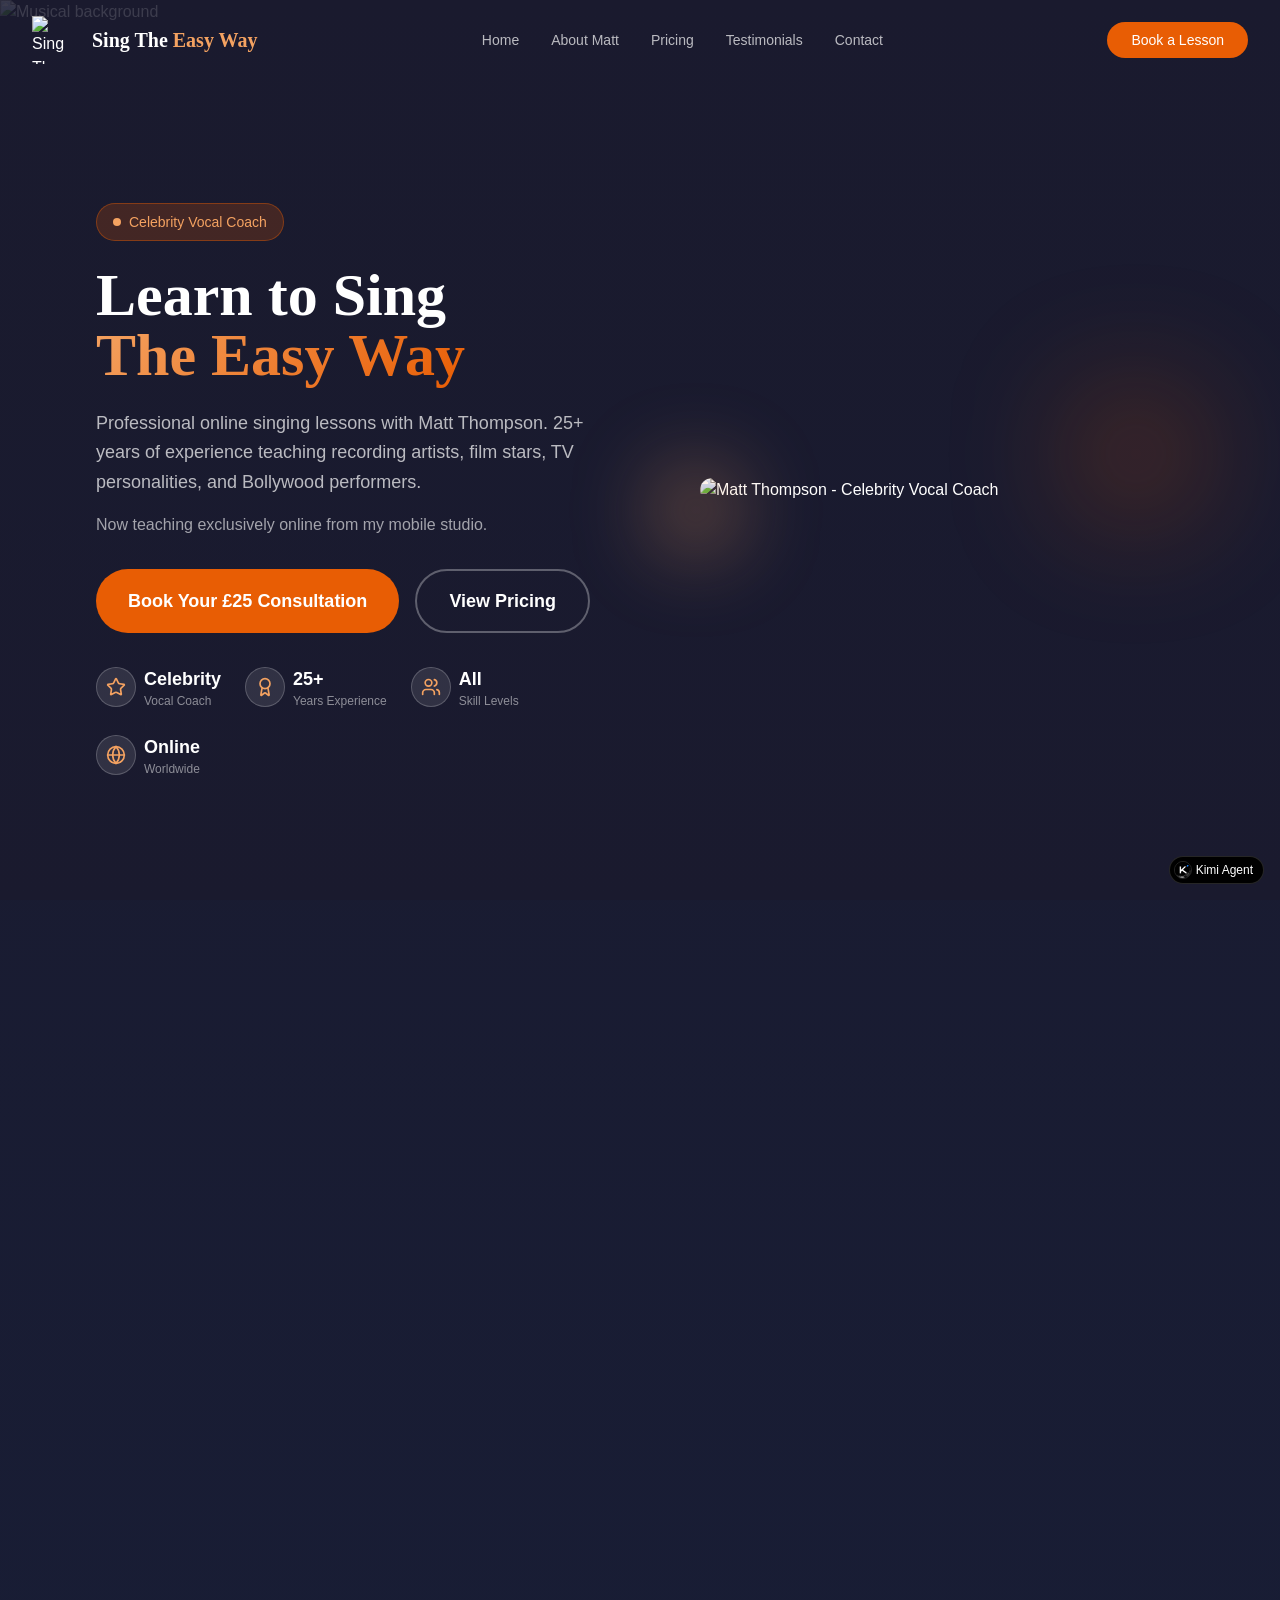
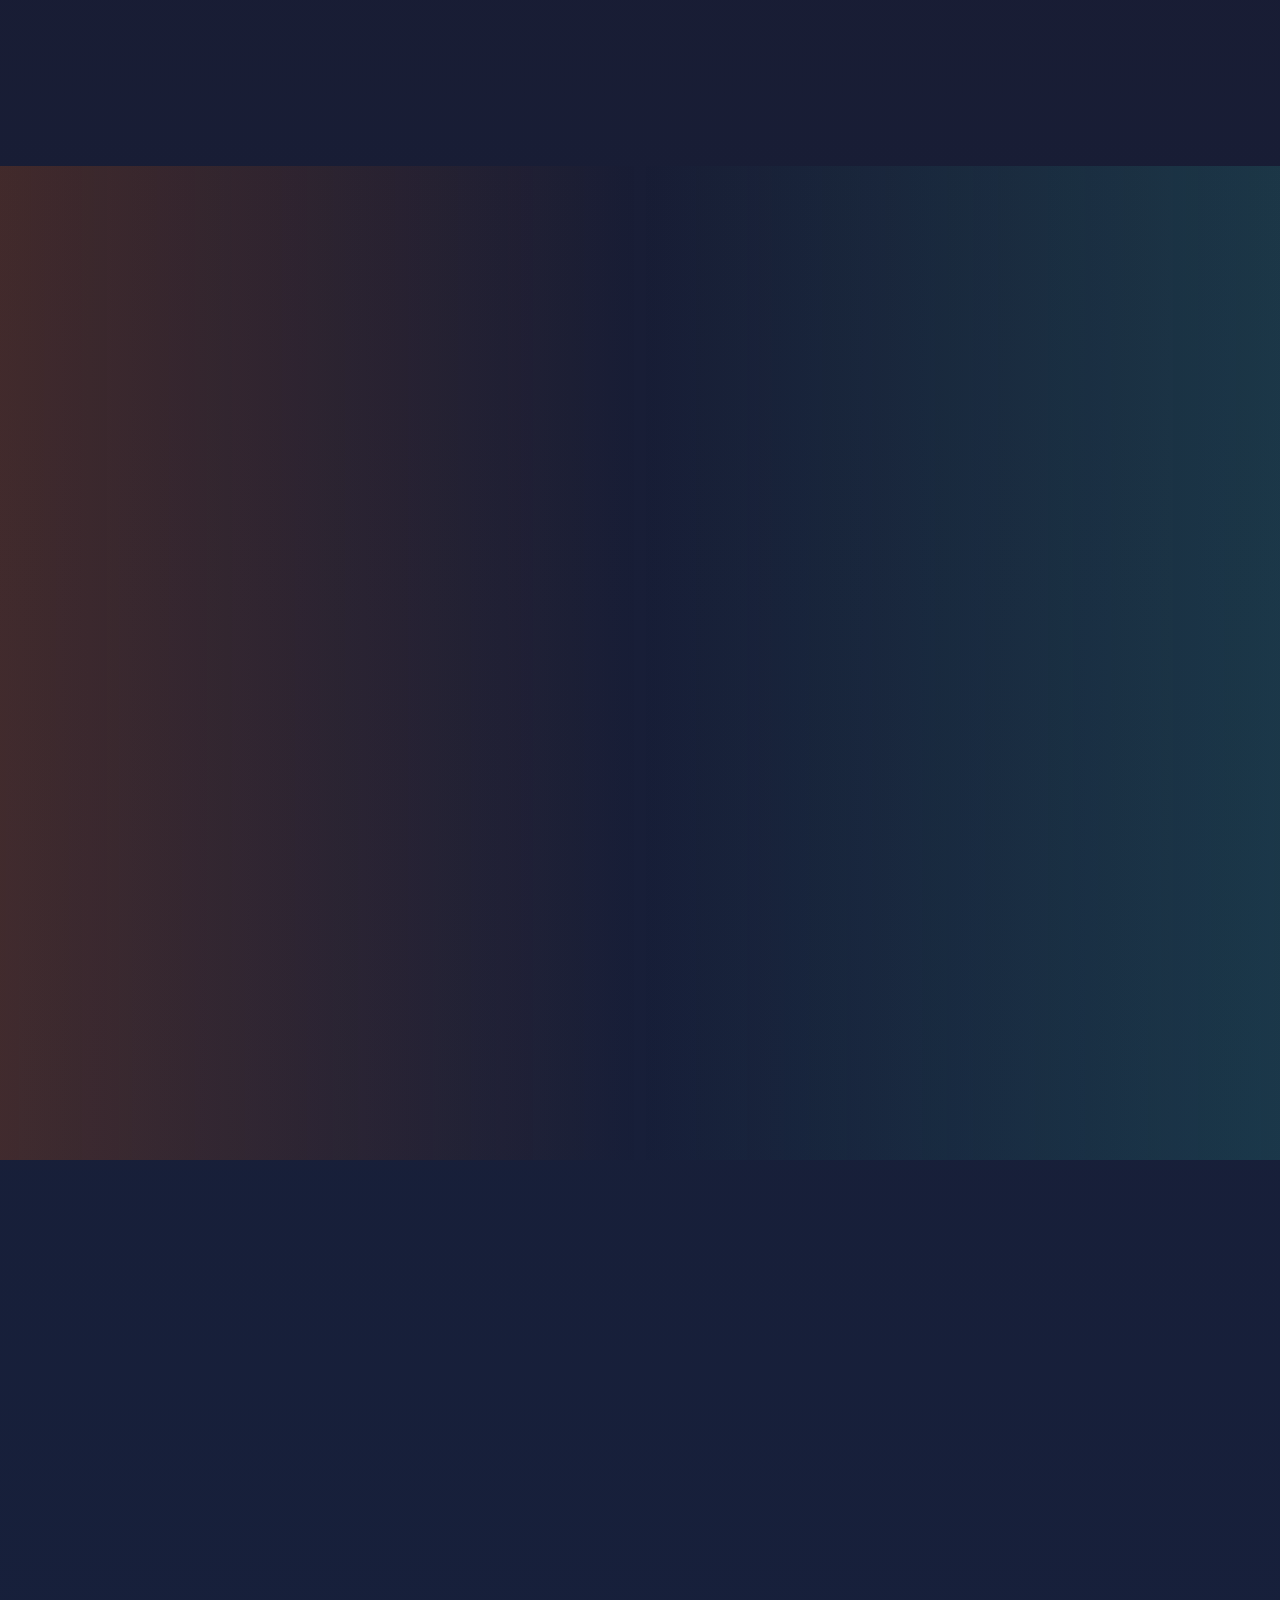
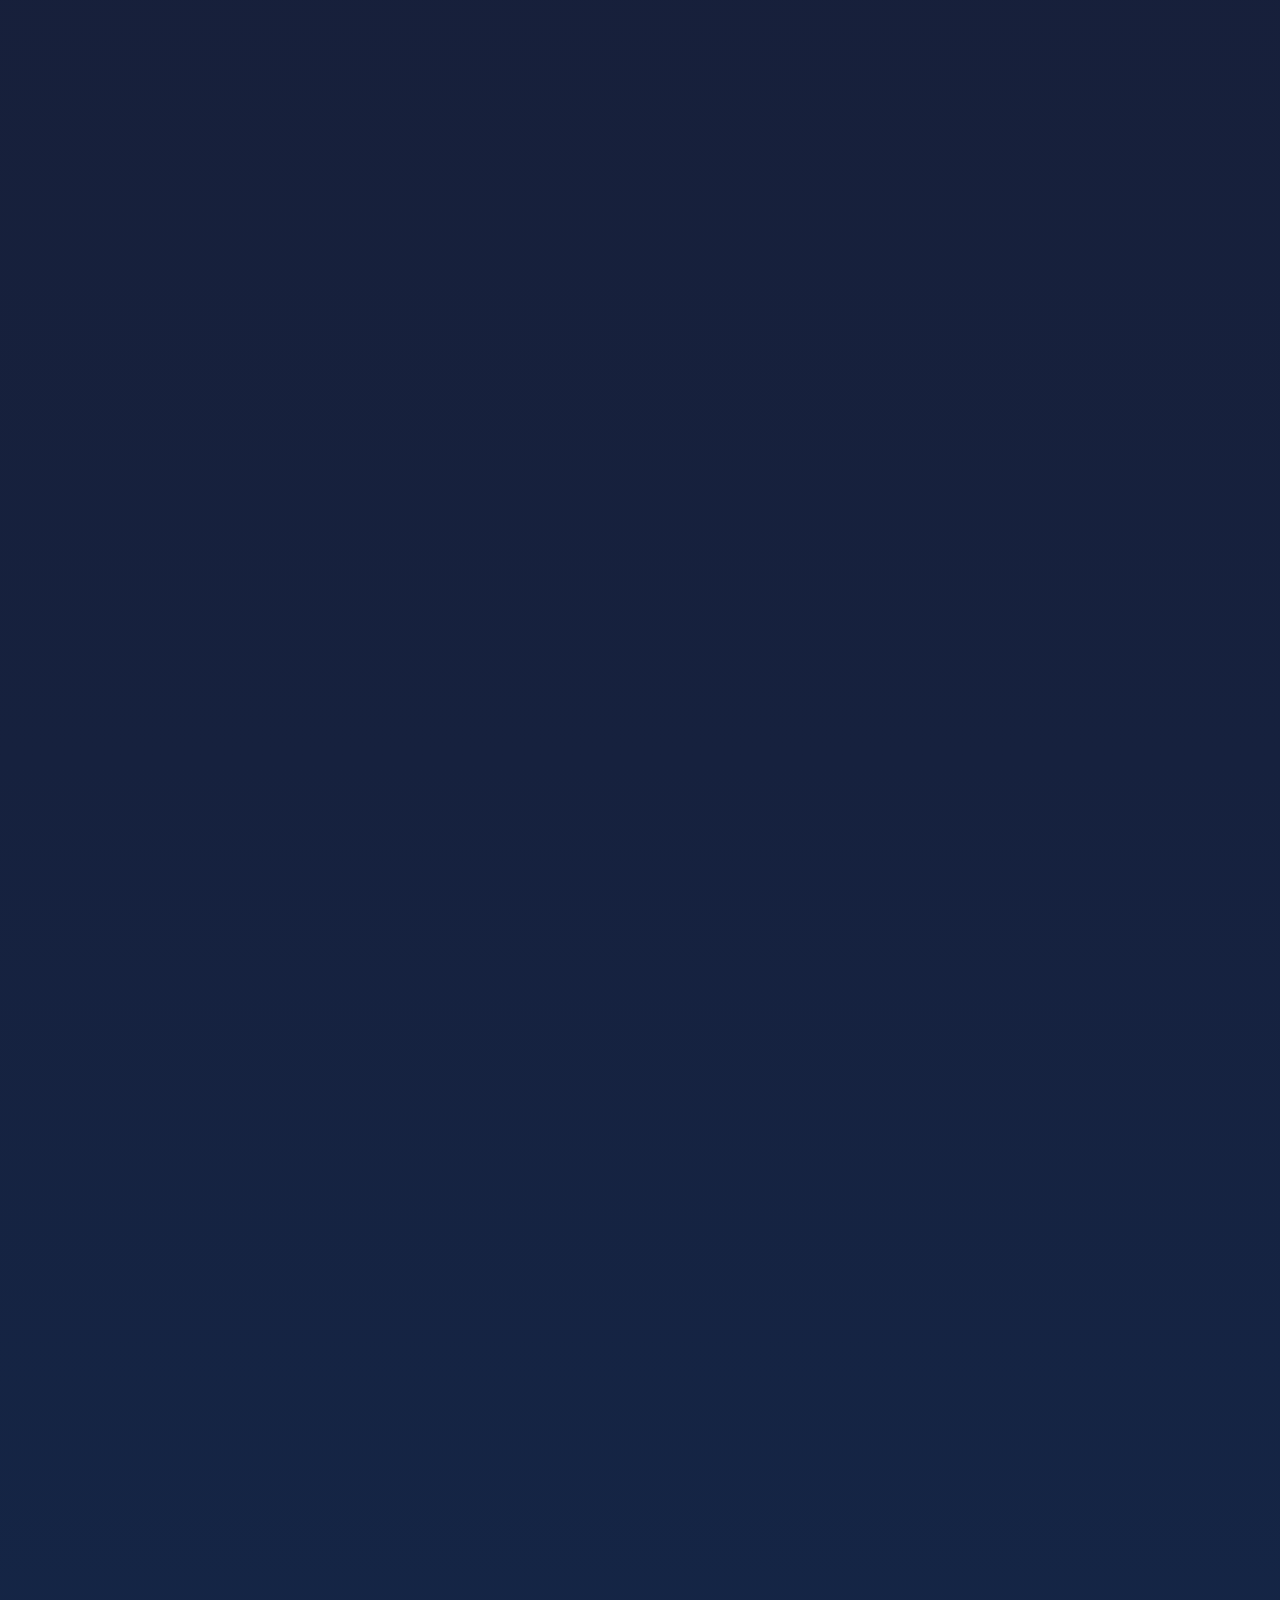
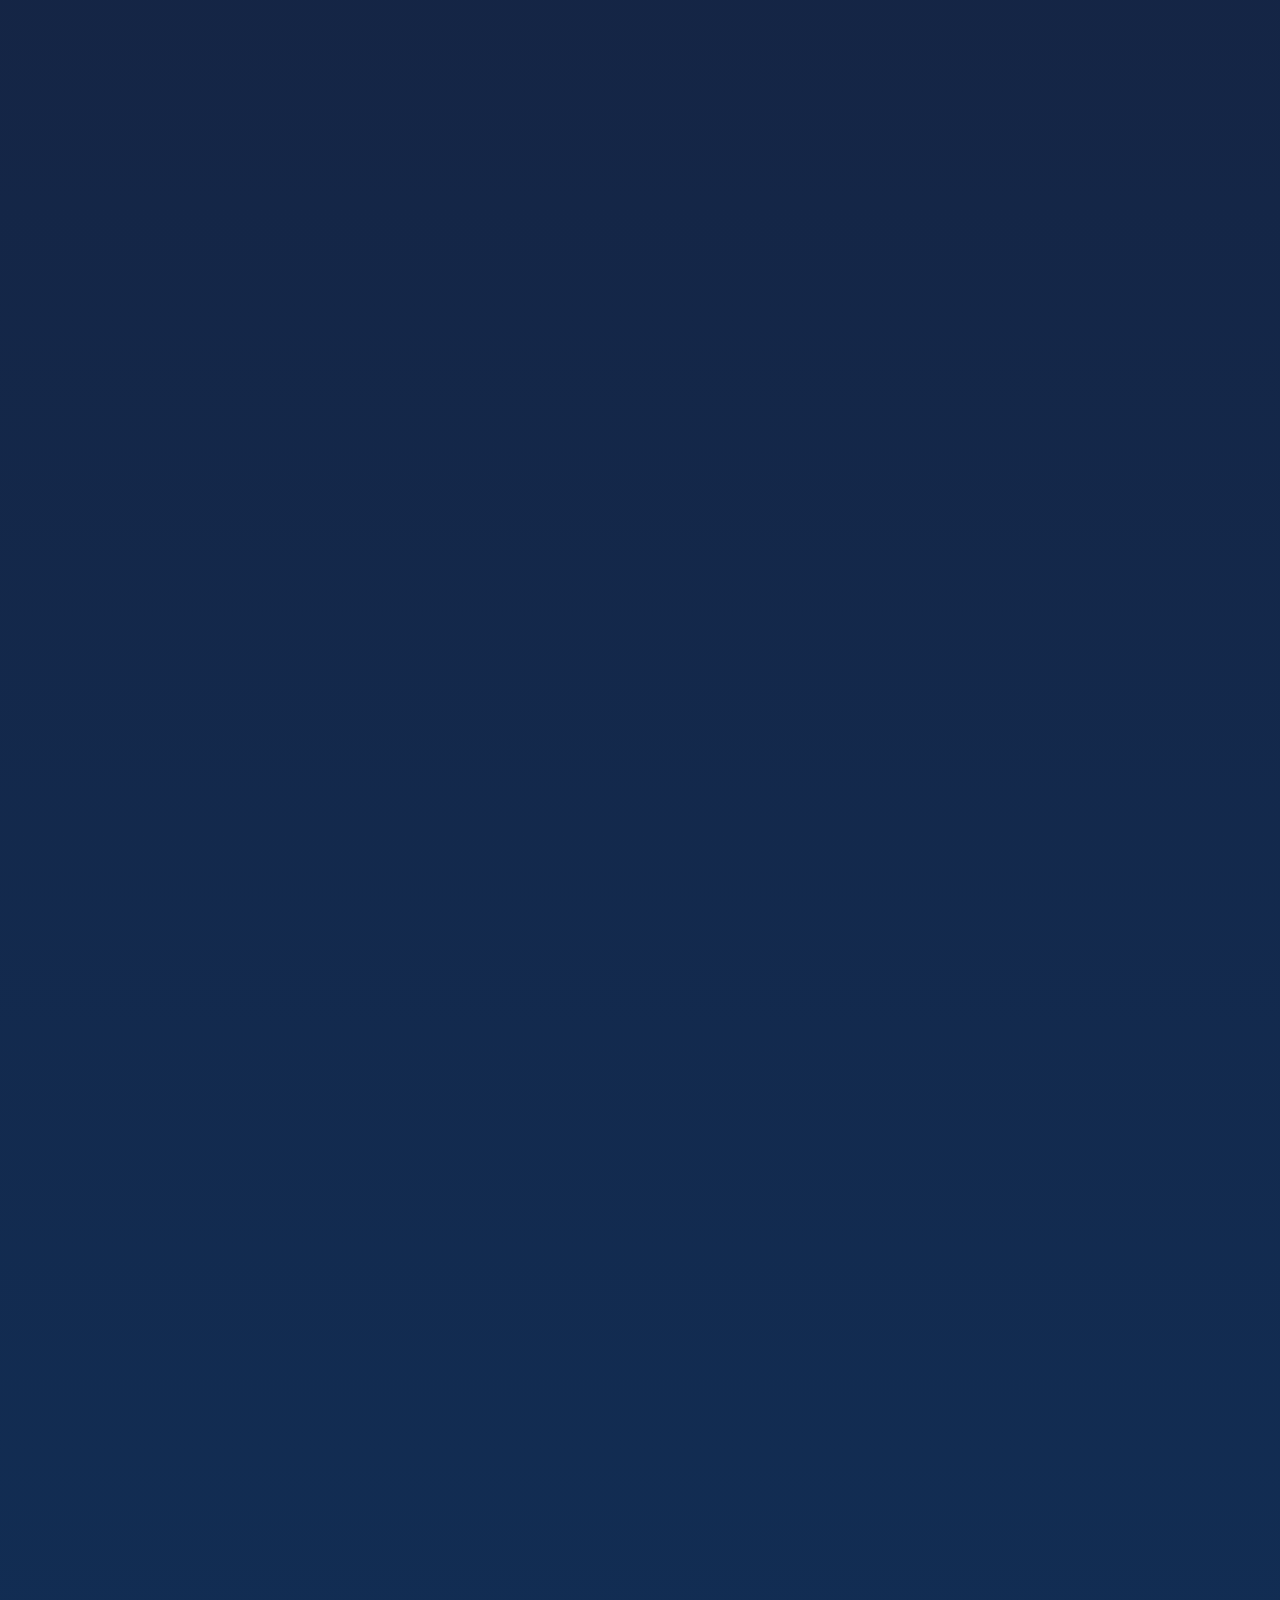
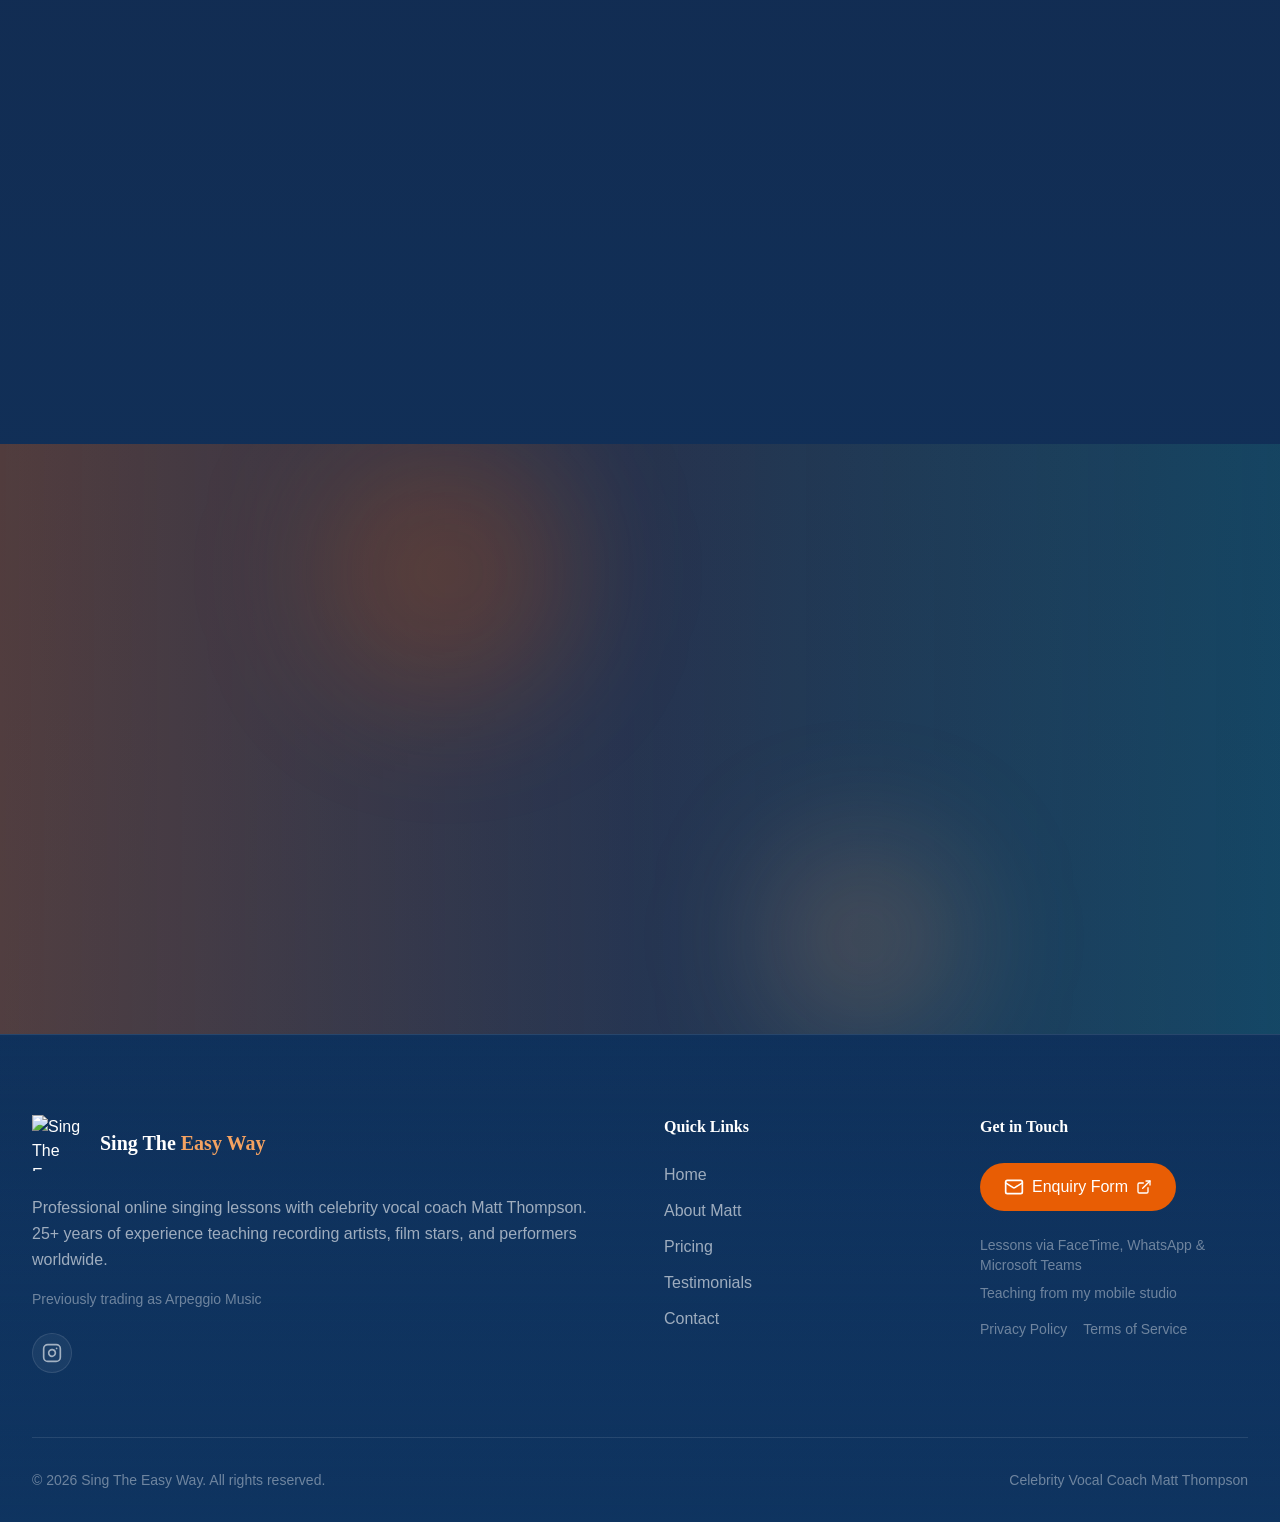
==== commit 67a49fa5: "Update index.html" ====
--- a/index.html
+++ b/index.html
@@ -4,9 +4,9 @@
     
     <meta name="viewport" content="width=device-width, initial-scale=1.0">
     <title>VocalMastery Pro - Online Singing Lessons</title>
-    <script type="module" crossorigin="" src="./Webpage, Complete_files/index-CP4_pBAy.js"></script>
-    <link rel="stylesheet" crossorigin="" href="./Webpage, Complete_files/index-aFsZTO9r.css">
-  <script src="./Webpage, Complete_files/sdk-seed.js" defer=""></script><script src="./Webpage, Complete_files/preview-widgets.min.js" async=""></script>
+    <script type="module" crossorigin="" src=".index-CP4_pBAy.js"></script>
+    <link rel="stylesheet" crossorigin="" href="index-aFsZTO9r.css">
+  <script src=".sdk-seed.js" defer=""></script><script src=".preview-widgets.min.js" async=""></script>
     <style>
       .kimi-brand-container {
         position: fixed;
@@ -71,7 +71,7 @@
     </style>
   </head>
   <body>
-    <div id="root"><div code-path="src/App.tsx:61:5" class="min-h-screen text-white overflow-x-hidden"><nav code-path="src/sections/Navigation.tsx:34:5" class="fixed top-0 left-0 right-0 z-50 transition-all duration-300 bg-transparent"><div code-path="src/sections/Navigation.tsx:41:7" class="max-w-7xl mx-auto px-4 sm:px-6 lg:px-8"><div code-path="src/sections/Navigation.tsx:42:9" class="flex items-center justify-between h-20"><a code-path="src/sections/Navigation.tsx:44:11" href="https://72x5mrx2ijpky.ok.kimi.link/#home" class="flex items-center gap-3 group"><img code-path="src/sections/Navigation.tsx:45:13" alt="Sing The Easy Way" class="w-12 h-12 object-contain" src="./Webpage, Complete_files/logo.png"><span code-path="src/sections/Navigation.tsx:50:13" class="text-xl font-bold text-white font-[&#39;Poppins&#39;] hidden sm:block">Sing The <span code-path="src/sections/Navigation.tsx:51:24" class="text-[#f4a261]">Easy Way</span></span></a><div code-path="src/sections/Navigation.tsx:56:11" class="hidden md:flex items-center gap-8"><a code-path="src/sections/Navigation.tsx:58:15" href="https://72x5mrx2ijpky.ok.kimi.link/#home" class="text-white/70 hover:text-[#f4a261] transition-colors text-sm font-medium">Home</a><a code-path="src/sections/Navigation.tsx:58:15" href="https://72x5mrx2ijpky.ok.kimi.link/#about" class="text-white/70 hover:text-[#f4a261] transition-colors text-sm font-medium">About Matt</a><a code-path="src/sections/Navigation.tsx:58:15" href="https://72x5mrx2ijpky.ok.kimi.link/#pricing" class="text-white/70 hover:text-[#f4a261] transition-colors text-sm font-medium">Pricing</a><a code-path="src/sections/Navigation.tsx:58:15" href="https://72x5mrx2ijpky.ok.kimi.link/#testimonials" class="text-white/70 hover:text-[#f4a261] transition-colors text-sm font-medium">Testimonials</a><a code-path="src/sections/Navigation.tsx:58:15" href="https://72x5mrx2ijpky.ok.kimi.link/#contact" class="text-white/70 hover:text-[#f4a261] transition-colors text-sm font-medium">Contact</a></div><div code-path="src/sections/Navigation.tsx:73:11" class="hidden md:block"><a code-path="src/sections/Navigation.tsx:74:13" href="http://form.jotformeu.com/form/51562311137345" target="_blank" rel="noopener noreferrer"><button code-path="src/sections/Navigation.tsx:79:15" data-slot="button" data-variant="default" data-size="default" class="inline-flex items-center justify-center gap-2 whitespace-nowrap text-sm disabled:pointer-events-none disabled:opacity-50 [&amp;_svg]:pointer-events-none [&amp;_svg:not([class*=&#39;size-&#39;])]:size-4 shrink-0 [&amp;_svg]:shrink-0 outline-none focus-visible:border-ring focus-visible:ring-ring/50 focus-visible:ring-[3px] aria-invalid:ring-destructive/20 dark:aria-invalid:ring-destructive/40 aria-invalid:border-destructive h-9 has-[&gt;svg]:px-3 bg-[#e85d04] hover:bg-[#d35400] text-white px-6 py-2 rounded-full font-medium transition-all hover:scale-105">Book a Lesson</button></a></div><button code-path="src/sections/Navigation.tsx:88:11" class="md:hidden text-white p-2"><svg xmlns="http://www.w3.org/2000/svg" width="24" height="24" viewBox="0 0 24 24" fill="none" stroke="currentColor" stroke-width="2" stroke-linecap="round" stroke-linejoin="round" class="lucide lucide-menu w-6 h-6" aria-hidden="true" code-path="src/sections/Navigation.tsx:92:61"><path d="M4 5h16"></path><path d="M4 12h16"></path><path d="M4 19h16"></path></svg></button></div></div></nav><main code-path="src/App.tsx:63:7"><section code-path="src/sections/Hero.tsx:40:5" id="home" class="relative min-h-screen flex items-center justify-center overflow-hidden pt-20"><div code-path="src/sections/Hero.tsx:46:7" class="absolute inset-0 z-0"><img code-path="src/sections/Hero.tsx:47:9" alt="Musical background" class="w-full h-full object-cover opacity-70" src="./Webpage, Complete_files/hero-bg-matt.jpg"><div code-path="src/sections/Hero.tsx:52:9" class="absolute inset-0 bg-gradient-to-b from-[#1a1a2e]/80 via-[#1a1a2e]/50 to-[#1a1a2e]"></div></div><div code-path="src/sections/Hero.tsx:56:7" class="relative z-10 max-w-6xl mx-auto px-4 sm:px-6 lg:px-8"><div code-path="src/sections/Hero.tsx:57:9" class="grid grid-cols-1 lg:grid-cols-2 gap-12 items-center"><div code-path="src/sections/Hero.tsx:59:11" class="text-center lg:text-left"><div code-path="src/sections/Hero.tsx:61:13" class="reveal stagger-1 inline-flex items-center gap-2 px-4 py-2 rounded-full bg-[#e85d04]/20 border border-[#e85d04]/40 mb-6 active"><span code-path="src/sections/Hero.tsx:62:15" class="w-2 h-2 bg-[#f4a261] rounded-full animate-pulse"></span><span code-path="src/sections/Hero.tsx:63:15" class="text-[#f4a261] text-sm font-medium">Celebrity Vocal Coach</span></div><h1 code-path="src/sections/Hero.tsx:69:13" class="reveal stagger-2 text-4xl sm:text-5xl md:text-6xl font-bold text-white mb-6 font-[&#39;Poppins&#39;] active">Learn to Sing<br code-path="src/sections/Hero.tsx:71:15"><span code-path="src/sections/Hero.tsx:72:15" class="text-gradient">The Easy Way</span></h1><p code-path="src/sections/Hero.tsx:76:13" class="reveal stagger-3 text-lg text-white/70 mb-4 leading-relaxed active">Professional online singing lessons with Matt Thompson. 25+ years of experience teaching recording artists, film stars, TV personalities, and Bollywood performers.</p><p code-path="src/sections/Hero.tsx:81:13" class="reveal stagger-3 text-white/60 mb-8 active">Now teaching exclusively online from my mobile studio.</p><div code-path="src/sections/Hero.tsx:86:13" class="reveal stagger-4 flex flex-col sm:flex-row gap-4 justify-center lg:justify-start mb-8 active"><a code-path="src/sections/Hero.tsx:87:15" href="http://form.jotformeu.com/form/51562311137345" target="_blank" rel="noopener noreferrer" class="inline-flex items-center justify-center bg-[#e85d04] hover:bg-[#d35400] text-white px-8 py-4 text-lg rounded-full font-semibold transition-all hover:scale-105 animate-pulse-glow">Book Your £25 Consultation</a><button code-path="src/sections/Hero.tsx:95:15" class="inline-flex items-center justify-center border-2 border-white/30 text-white hover:bg-white/10 px-8 py-4 text-lg rounded-full font-semibold transition-all">View Pricing</button></div><div code-path="src/sections/Hero.tsx:104:13" class="reveal stagger-5 flex flex-wrap justify-center lg:justify-start gap-6 active"><div code-path="src/sections/Hero.tsx:106:17" class="flex items-center gap-2"><div code-path="src/sections/Hero.tsx:107:19" class="w-10 h-10 rounded-full bg-white/10 border border-white/20 flex items-center justify-center"><svg xmlns="http://www.w3.org/2000/svg" width="24" height="24" viewBox="0 0 24 24" fill="none" stroke="currentColor" stroke-width="2" stroke-linecap="round" stroke-linejoin="round" class="lucide lucide-star w-5 h-5 text-[#f4a261]" aria-hidden="true" code-path="src/sections/Hero.tsx:108:21"><path d="M11.525 2.295a.53.53 0 0 1 .95 0l2.31 4.679a2.123 2.123 0 0 0 1.595 1.16l5.166.756a.53.53 0 0 1 .294.904l-3.736 3.638a2.123 2.123 0 0 0-.611 1.878l.882 5.14a.53.53 0 0 1-.771.56l-4.618-2.428a2.122 2.122 0 0 0-1.973 0L6.396 21.01a.53.53 0 0 1-.77-.56l.881-5.139a2.122 2.122 0 0 0-.611-1.879L2.16 9.795a.53.53 0 0 1 .294-.906l5.165-.755a2.122 2.122 0 0 0 1.597-1.16z"></path></svg></div><div code-path="src/sections/Hero.tsx:110:19" class="text-left"><div code-path="src/sections/Hero.tsx:111:21" class="text-lg font-bold text-white">Celebrity</div><div code-path="src/sections/Hero.tsx:112:21" class="text-xs text-white/50">Vocal Coach</div></div></div><div code-path="src/sections/Hero.tsx:106:17" class="flex items-center gap-2"><div code-path="src/sections/Hero.tsx:107:19" class="w-10 h-10 rounded-full bg-white/10 border border-white/20 flex items-center justify-center"><svg xmlns="http://www.w3.org/2000/svg" width="24" height="24" viewBox="0 0 24 24" fill="none" stroke="currentColor" stroke-width="2" stroke-linecap="round" stroke-linejoin="round" class="lucide lucide-award w-5 h-5 text-[#f4a261]" aria-hidden="true" code-path="src/sections/Hero.tsx:108:21"><path d="m15.477 12.89 1.515 8.526a.5.5 0 0 1-.81.47l-3.58-2.687a1 1 0 0 0-1.197 0l-3.586 2.686a.5.5 0 0 1-.81-.469l1.514-8.526"></path><circle cx="12" cy="8" r="6"></circle></svg></div><div code-path="src/sections/Hero.tsx:110:19" class="text-left"><div code-path="src/sections/Hero.tsx:111:21" class="text-lg font-bold text-white">25+</div><div code-path="src/sections/Hero.tsx:112:21" class="text-xs text-white/50">Years Experience</div></div></div><div code-path="src/sections/Hero.tsx:106:17" class="flex items-center gap-2"><div code-path="src/sections/Hero.tsx:107:19" class="w-10 h-10 rounded-full bg-white/10 border border-white/20 flex items-center justify-center"><svg xmlns="http://www.w3.org/2000/svg" width="24" height="24" viewBox="0 0 24 24" fill="none" stroke="currentColor" stroke-width="2" stroke-linecap="round" stroke-linejoin="round" class="lucide lucide-users w-5 h-5 text-[#f4a261]" aria-hidden="true" code-path="src/sections/Hero.tsx:108:21"><path d="M16 21v-2a4 4 0 0 0-4-4H6a4 4 0 0 0-4 4v2"></path><path d="M16 3.128a4 4 0 0 1 0 7.744"></path><path d="M22 21v-2a4 4 0 0 0-3-3.87"></path><circle cx="9" cy="7" r="4"></circle></svg></div><div code-path="src/sections/Hero.tsx:110:19" class="text-left"><div code-path="src/sections/Hero.tsx:111:21" class="text-lg font-bold text-white">All</div><div code-path="src/sections/Hero.tsx:112:21" class="text-xs text-white/50">Skill Levels</div></div></div><div code-path="src/sections/Hero.tsx:106:17" class="flex items-center gap-2"><div code-path="src/sections/Hero.tsx:107:19" class="w-10 h-10 rounded-full bg-white/10 border border-white/20 flex items-center justify-center"><svg xmlns="http://www.w3.org/2000/svg" width="24" height="24" viewBox="0 0 24 24" fill="none" stroke="currentColor" stroke-width="2" stroke-linecap="round" stroke-linejoin="round" class="lucide lucide-globe w-5 h-5 text-[#f4a261]" aria-hidden="true" code-path="src/sections/Hero.tsx:108:21"><circle cx="12" cy="12" r="10"></circle><path d="M12 2a14.5 14.5 0 0 0 0 20 14.5 14.5 0 0 0 0-20"></path><path d="M2 12h20"></path></svg></div><div code-path="src/sections/Hero.tsx:110:19" class="text-left"><div code-path="src/sections/Hero.tsx:111:21" class="text-lg font-bold text-white">Online</div><div code-path="src/sections/Hero.tsx:112:21" class="text-xs text-white/50">Worldwide</div></div></div></div></div><div code-path="src/sections/Hero.tsx:120:11" class="reveal stagger-2 hidden lg:block active"><div code-path="src/sections/Hero.tsx:121:13" class="relative"><img code-path="src/sections/Hero.tsx:122:15" alt="Matt Thompson - Celebrity Vocal Coach" class="w-full max-w-md mx-auto rounded-2xl shadow-2xl" src="./Webpage, Complete_files/matt-headshot.jpg"><div code-path="src/sections/Hero.tsx:127:15" class="absolute -bottom-4 -right-4 w-32 h-32 bg-[#e85d04]/30 rounded-full blur-3xl"></div><div code-path="src/sections/Hero.tsx:128:15" class="absolute -top-4 -left-4 w-24 h-24 bg-[#f4a261]/30 rounded-full blur-2xl"></div></div></div></div></div><div code-path="src/sections/Hero.tsx:135:7" class="absolute bottom-0 left-0 right-0 h-32 bg-gradient-to-t from-[#1a1a2e] to-transparent z-10"></div></section><section code-path="src/sections/About.tsx:33:5" id="about" class="py-24 lg:py-32 relative"><div code-path="src/sections/About.tsx:34:7" class="max-w-7xl mx-auto px-4 sm:px-6 lg:px-8"><div code-path="src/sections/About.tsx:35:9" class="grid grid-cols-1 lg:grid-cols-2 gap-12 lg:gap-20 items-center"><div code-path="src/sections/About.tsx:37:11" class="reveal relative order-2 lg:order-1"><div code-path="src/sections/About.tsx:38:13" class="relative rounded-2xl overflow-hidden"><img code-path="src/sections/About.tsx:39:15" alt="Matt Thompson in his mobile studio" class="w-full h-[500px] lg:h-[600px] object-cover" src="./Webpage, Complete_files/matt-motorhome.jpg"><div code-path="src/sections/About.tsx:44:15" class="absolute inset-0 bg-gradient-to-t from-[#1a1a2e]/60 via-transparent to-transparent"></div></div><div code-path="src/sections/About.tsx:48:13" class="absolute -bottom-6 -right-6 w-48 h-48 bg-[#e85d04]/20 rounded-full blur-3xl"></div><div code-path="src/sections/About.tsx:49:13" class="absolute -top-6 -left-6 w-32 h-32 bg-[#f4a261]/20 rounded-full blur-2xl"></div><div code-path="src/sections/About.tsx:52:13" class="absolute bottom-6 left-6 right-6 p-4 rounded-xl bg-black/60 backdrop-blur-sm border border-white/20"><div code-path="src/sections/About.tsx:53:15" class="flex items-center gap-3"><div code-path="src/sections/About.tsx:54:17" class="w-10 h-10 rounded-full bg-[#e85d04] flex items-center justify-center"><svg xmlns="http://www.w3.org/2000/svg" width="24" height="24" viewBox="0 0 24 24" fill="none" stroke="currentColor" stroke-width="2" stroke-linecap="round" stroke-linejoin="round" class="lucide lucide-radio w-5 h-5 text-white" aria-hidden="true" code-path="src/sections/About.tsx:55:19"><path d="M16.247 7.761a6 6 0 0 1 0 8.478"></path><path d="M19.075 4.933a10 10 0 0 1 0 14.134"></path><path d="M4.925 19.067a10 10 0 0 1 0-14.134"></path><path d="M7.753 16.239a6 6 0 0 1 0-8.478"></path><circle cx="12" cy="12" r="2"></circle></svg></div><div code-path="src/sections/About.tsx:57:17"><p code-path="src/sections/About.tsx:58:19" class="text-white font-semibold text-sm">Mobile Studio</p><p code-path="src/sections/About.tsx:59:19" class="text-white/60 text-xs">Teaching from my motorhome</p></div></div></div></div><div code-path="src/sections/About.tsx:66:11" class="order-1 lg:order-2"><div code-path="src/sections/About.tsx:67:13" class="reveal stagger-1"><span code-path="src/sections/About.tsx:68:15" class="text-[#f4a261] text-sm font-semibold uppercase tracking-wider">About Your Teacher</span></div><h2 code-path="src/sections/About.tsx:73:13" class="reveal stagger-2 text-4xl sm:text-5xl font-bold text-white mt-4 mb-6 font-[&#39;Poppins&#39;]">Meet <span code-path="src/sections/About.tsx:74:20" class="text-gradient">Matt Thompson</span></h2><div code-path="src/sections/About.tsx:77:13" class="reveal stagger-3 space-y-4 text-white/70 leading-relaxed mb-8"><p code-path="src/sections/About.tsx:78:15">I'm a <strong code-path="src/sections/About.tsx:79:23" class="text-white">celebrity vocal coach</strong> with over 25 years of experience working with some of the biggest names in the entertainment industry. My client list includes recording artists, film stars, TV personalities, and well-known actors and singers from the <strong code-path="src/sections/About.tsx:82:56" class="text-white">Bollywood industry</strong>.</p><p code-path="src/sections/About.tsx:84:15">While I've had the privilege of coaching celebrities, I believe everyone deserves access to professional vocal training. That's why I teach <strong code-path="src/sections/About.tsx:86:75" class="text-white">students of all abilities</strong> - from complete beginners to seasoned performers.</p><p code-path="src/sections/About.tsx:89:15">I'm currently teaching exclusively online from my <strong code-path="src/sections/About.tsx:90:67" class="text-white">mobile studio</strong>as I travel in my motorhome. Don't worry - I have excellent internet signal and professional recording equipment, so the quality of your lessons will be just as good as in-person training!</p></div><div code-path="src/sections/About.tsx:98:13" class="reveal stagger-4 grid grid-cols-1 sm:grid-cols-2 gap-4"><div code-path="src/sections/About.tsx:100:17" class="flex items-center gap-3 p-3 rounded-xl bg-white/5 border border-white/10"><div code-path="src/sections/About.tsx:104:19" class="w-10 h-10 rounded-lg bg-[#e85d04]/20 flex items-center justify-center flex-shrink-0"><svg xmlns="http://www.w3.org/2000/svg" width="24" height="24" viewBox="0 0 24 24" fill="none" stroke="currentColor" stroke-width="2" stroke-linecap="round" stroke-linejoin="round" class="lucide lucide-star w-5 h-5 text-[#f4a261]" aria-hidden="true" code-path="src/sections/About.tsx:105:21"><path d="M11.525 2.295a.53.53 0 0 1 .95 0l2.31 4.679a2.123 2.123 0 0 0 1.595 1.16l5.166.756a.53.53 0 0 1 .294.904l-3.736 3.638a2.123 2.123 0 0 0-.611 1.878l.882 5.14a.53.53 0 0 1-.771.56l-4.618-2.428a2.122 2.122 0 0 0-1.973 0L6.396 21.01a.53.53 0 0 1-.77-.56l.881-5.139a2.122 2.122 0 0 0-.611-1.879L2.16 9.795a.53.53 0 0 1 .294-.906l5.165-.755a2.122 2.122 0 0 0 1.597-1.16z"></path></svg></div><span code-path="src/sections/About.tsx:107:19" class="text-white/80 text-sm">Celebrity vocal coach to the stars</span></div><div code-path="src/sections/About.tsx:100:17" class="flex items-center gap-3 p-3 rounded-xl bg-white/5 border border-white/10"><div code-path="src/sections/About.tsx:104:19" class="w-10 h-10 rounded-lg bg-[#e85d04]/20 flex items-center justify-center flex-shrink-0"><svg xmlns="http://www.w3.org/2000/svg" width="24" height="24" viewBox="0 0 24 24" fill="none" stroke="currentColor" stroke-width="2" stroke-linecap="round" stroke-linejoin="round" class="lucide lucide-music w-5 h-5 text-[#f4a261]" aria-hidden="true" code-path="src/sections/About.tsx:105:21"><path d="M9 18V5l12-2v13"></path><circle cx="6" cy="18" r="3"></circle><circle cx="18" cy="16" r="3"></circle></svg></div><span code-path="src/sections/About.tsx:107:19" class="text-white/80 text-sm">Recording industry clients worldwide</span></div><div code-path="src/sections/About.tsx:100:17" class="flex items-center gap-3 p-3 rounded-xl bg-white/5 border border-white/10"><div code-path="src/sections/About.tsx:104:19" class="w-10 h-10 rounded-lg bg-[#e85d04]/20 flex items-center justify-center flex-shrink-0"><svg xmlns="http://www.w3.org/2000/svg" width="24" height="24" viewBox="0 0 24 24" fill="none" stroke="currentColor" stroke-width="2" stroke-linecap="round" stroke-linejoin="round" class="lucide lucide-film w-5 h-5 text-[#f4a261]" aria-hidden="true" code-path="src/sections/About.tsx:105:21"><rect width="18" height="18" x="3" y="3" rx="2"></rect><path d="M7 3v18"></path><path d="M3 7.5h4"></path><path d="M3 12h18"></path><path d="M3 16.5h4"></path><path d="M17 3v18"></path><path d="M17 7.5h4"></path><path d="M17 16.5h4"></path></svg></div><span code-path="src/sections/About.tsx:107:19" class="text-white/80 text-sm">Film, TV &amp; Bollywood performers</span></div><div code-path="src/sections/About.tsx:100:17" class="flex items-center gap-3 p-3 rounded-xl bg-white/5 border border-white/10"><div code-path="src/sections/About.tsx:104:19" class="w-10 h-10 rounded-lg bg-[#e85d04]/20 flex items-center justify-center flex-shrink-0"><svg xmlns="http://www.w3.org/2000/svg" width="24" height="24" viewBox="0 0 24 24" fill="none" stroke="currentColor" stroke-width="2" stroke-linecap="round" stroke-linejoin="round" class="lucide lucide-mic w-5 h-5 text-[#f4a261]" aria-hidden="true" code-path="src/sections/About.tsx:105:21"><path d="M12 19v3"></path><path d="M19 10v2a7 7 0 0 1-14 0v-2"></path><rect x="9" y="2" width="6" height="13" rx="3"></rect></svg></div><span code-path="src/sections/About.tsx:107:19" class="text-white/80 text-sm">All skill levels welcome</span></div></div></div></div></div></section><section code-path="src/sections/Consultation.tsx:34:5" class="py-24 lg:py-32 relative overflow-hidden"><div code-path="src/sections/Consultation.tsx:36:7" class="absolute inset-0 bg-gradient-to-r from-[#e85d04]/20 via-transparent to-[#2a9d8f]/20"></div><div code-path="src/sections/Consultation.tsx:38:7" class="relative z-10 max-w-5xl mx-auto px-4 sm:px-6 lg:px-8"><div code-path="src/sections/Consultation.tsx:39:9" class="reveal bg-white/5 backdrop-blur-xl border border-white/10 rounded-3xl p-8 sm:p-12 lg:p-16"><div code-path="src/sections/Consultation.tsx:41:11" class="text-center mb-10"><div code-path="src/sections/Consultation.tsx:42:13" class="inline-flex items-center gap-2 px-4 py-2 rounded-full bg-[#e85d04]/20 border border-[#e85d04]/40 mb-6"><svg xmlns="http://www.w3.org/2000/svg" width="24" height="24" viewBox="0 0 24 24" fill="none" stroke="currentColor" stroke-width="2" stroke-linecap="round" stroke-linejoin="round" class="lucide lucide-sparkles w-4 h-4 text-[#f4a261]" aria-hidden="true" code-path="src/sections/Consultation.tsx:43:15"><path d="M11.017 2.814a1 1 0 0 1 1.966 0l1.051 5.558a2 2 0 0 0 1.594 1.594l5.558 1.051a1 1 0 0 1 0 1.966l-5.558 1.051a2 2 0 0 0-1.594 1.594l-1.051 5.558a1 1 0 0 1-1.966 0l-1.051-5.558a2 2 0 0 0-1.594-1.594l-5.558-1.051a1 1 0 0 1 0-1.966l5.558-1.051a2 2 0 0 0 1.594-1.594z"></path><path d="M20 2v4"></path><path d="M22 4h-4"></path><circle cx="4" cy="20" r="2"></circle></svg><span code-path="src/sections/Consultation.tsx:44:15" class="text-[#f4a261] text-sm font-medium">Special Offer</span></div><h2 code-path="src/sections/Consultation.tsx:47:13" class="text-4xl sm:text-5xl font-bold text-white mb-4 font-[&#39;Poppins&#39;]">£25 <span code-path="src/sections/Consultation.tsx:48:19" class="text-gradient">Consultation</span></h2><div code-path="src/sections/Consultation.tsx:51:13" class="flex items-center justify-center gap-2 text-white/60 mb-4"><svg xmlns="http://www.w3.org/2000/svg" width="24" height="24" viewBox="0 0 24 24" fill="none" stroke="currentColor" stroke-width="2" stroke-linecap="round" stroke-linejoin="round" class="lucide lucide-clock w-5 h-5" aria-hidden="true" code-path="src/sections/Consultation.tsx:52:15"><path d="M12 6v6l4 2"></path><circle cx="12" cy="12" r="10"></circle></svg><span code-path="src/sections/Consultation.tsx:53:15" class="text-lg">30-Minute Vocal Assessment</span></div></div><div code-path="src/sections/Consultation.tsx:58:11" class="grid grid-cols-1 md:grid-cols-2 gap-4 mb-10"><div code-path="src/sections/Consultation.tsx:60:15" class="reveal stagger-1 flex items-center gap-4 p-4 rounded-xl bg-white/5 border border-white/10"><div code-path="src/sections/Consultation.tsx:64:17" class="w-12 h-12 rounded-xl bg-[#e85d04]/20 flex items-center justify-center flex-shrink-0"><svg xmlns="http://www.w3.org/2000/svg" width="24" height="24" viewBox="0 0 24 24" fill="none" stroke="currentColor" stroke-width="2" stroke-linecap="round" stroke-linejoin="round" class="lucide lucide-mic-vocal w-6 h-6 text-[#f4a261]" aria-hidden="true" code-path="src/sections/Consultation.tsx:65:19"><path d="m11 7.601-5.994 8.19a1 1 0 0 0 .1 1.298l.817.818a1 1 0 0 0 1.314.087L15.09 12"></path><path d="M16.5 21.174C15.5 20.5 14.372 20 13 20c-2.058 0-3.928 2.356-6 2-2.072-.356-2.775-3.369-1.5-4.5"></path><circle cx="16" cy="7" r="5"></circle></svg></div><span code-path="src/sections/Consultation.tsx:67:17" class="text-white/80">Personal vocal assessment</span></div><div code-path="src/sections/Consultation.tsx:60:15" class="reveal stagger-2 flex items-center gap-4 p-4 rounded-xl bg-white/5 border border-white/10"><div code-path="src/sections/Consultation.tsx:64:17" class="w-12 h-12 rounded-xl bg-[#e85d04]/20 flex items-center justify-center flex-shrink-0"><svg xmlns="http://www.w3.org/2000/svg" width="24" height="24" viewBox="0 0 24 24" fill="none" stroke="currentColor" stroke-width="2" stroke-linecap="round" stroke-linejoin="round" class="lucide lucide-clipboard-list w-6 h-6 text-[#f4a261]" aria-hidden="true" code-path="src/sections/Consultation.tsx:65:19"><rect width="8" height="4" x="8" y="2" rx="1" ry="1"></rect><path d="M16 4h2a2 2 0 0 1 2 2v14a2 2 0 0 1-2 2H6a2 2 0 0 1-2-2V6a2 2 0 0 1 2-2h2"></path><path d="M12 11h4"></path><path d="M12 16h4"></path><path d="M8 11h.01"></path><path d="M8 16h.01"></path></svg></div><span code-path="src/sections/Consultation.tsx:67:17" class="text-white/80">Identify your strengths and areas for improvement</span></div><div code-path="src/sections/Consultation.tsx:60:15" class="reveal stagger-3 flex items-center gap-4 p-4 rounded-xl bg-white/5 border border-white/10"><div code-path="src/sections/Consultation.tsx:64:17" class="w-12 h-12 rounded-xl bg-[#e85d04]/20 flex items-center justify-center flex-shrink-0"><svg xmlns="http://www.w3.org/2000/svg" width="24" height="24" viewBox="0 0 24 24" fill="none" stroke="currentColor" stroke-width="2" stroke-linecap="round" stroke-linejoin="round" class="lucide lucide-target w-6 h-6 text-[#f4a261]" aria-hidden="true" code-path="src/sections/Consultation.tsx:65:19"><circle cx="12" cy="12" r="10"></circle><circle cx="12" cy="12" r="6"></circle><circle cx="12" cy="12" r="2"></circle></svg></div><span code-path="src/sections/Consultation.tsx:67:17" class="text-white/80">Custom lesson plan recommendation</span></div><div code-path="src/sections/Consultation.tsx:60:15" class="reveal stagger-4 flex items-center gap-4 p-4 rounded-xl bg-white/5 border border-white/10"><div code-path="src/sections/Consultation.tsx:64:17" class="w-12 h-12 rounded-xl bg-[#e85d04]/20 flex items-center justify-center flex-shrink-0"><svg xmlns="http://www.w3.org/2000/svg" width="24" height="24" viewBox="0 0 24 24" fill="none" stroke="currentColor" stroke-width="2" stroke-linecap="round" stroke-linejoin="round" class="lucide lucide-sparkles w-6 h-6 text-[#f4a261]" aria-hidden="true" code-path="src/sections/Consultation.tsx:65:19"><path d="M11.017 2.814a1 1 0 0 1 1.966 0l1.051 5.558a2 2 0 0 0 1.594 1.594l5.558 1.051a1 1 0 0 1 0 1.966l-5.558 1.051a2 2 0 0 0-1.594 1.594l-1.051 5.558a1 1 0 0 1-1.966 0l-1.051-5.558a2 2 0 0 0-1.594-1.594l-5.558-1.051a1 1 0 0 1 0-1.966l5.558-1.051a2 2 0 0 0 1.594-1.594z"></path><path d="M20 2v4"></path><path d="M22 4h-4"></path><circle cx="4" cy="20" r="2"></circle></svg></div><span code-path="src/sections/Consultation.tsx:67:17" class="text-white/80">Discuss your singing goals</span></div><div code-path="src/sections/Consultation.tsx:60:15" class="reveal stagger-5 flex items-center gap-4 p-4 rounded-xl bg-white/5 border border-white/10"><div code-path="src/sections/Consultation.tsx:64:17" class="w-12 h-12 rounded-xl bg-[#e85d04]/20 flex items-center justify-center flex-shrink-0"><svg xmlns="http://www.w3.org/2000/svg" width="24" height="24" viewBox="0 0 24 24" fill="none" stroke="currentColor" stroke-width="2" stroke-linecap="round" stroke-linejoin="round" class="lucide lucide-check w-6 h-6 text-[#f4a261]" aria-hidden="true" code-path="src/sections/Consultation.tsx:65:19"><path d="M20 6 9 17l-5-5"></path></svg></div><span code-path="src/sections/Consultation.tsx:67:17" class="text-white/80">No obligation to continue</span></div></div><div code-path="src/sections/Consultation.tsx:73:11" class="text-center"><a code-path="src/sections/Consultation.tsx:74:13" href="http://form.jotformeu.com/form/51562311137345" target="_blank" rel="noopener noreferrer" class="inline-flex items-center justify-center bg-[#e85d04] hover:bg-[#d35400] text-white px-10 py-4 text-lg rounded-full font-semibold transition-all hover:scale-105 animate-pulse-glow mb-4">Book Your Consultation Now</a><p code-path="src/sections/Consultation.tsx:82:13" class="text-white/50 text-sm">Limited spots available each week</p></div></div></div></section><section code-path="src/sections/Pricing.tsx:84:5" id="pricing" class="py-24 lg:py-32 relative"><div code-path="src/sections/Pricing.tsx:85:7" class="max-w-7xl mx-auto px-4 sm:px-6 lg:px-8"><div code-path="src/sections/Pricing.tsx:87:9" class="text-center mb-16"><h2 code-path="src/sections/Pricing.tsx:88:11" class="reveal text-4xl sm:text-5xl font-bold text-white mb-4 font-[&#39;Poppins&#39;]">Lesson <span code-path="src/sections/Pricing.tsx:89:20" class="text-gradient">Pricing</span></h2><p code-path="src/sections/Pricing.tsx:91:11" class="reveal stagger-1 text-lg text-white/60 max-w-2xl mx-auto">Flexible options to fit your goals and budget</p><div code-path="src/sections/Pricing.tsx:94:11" class="reveal stagger-2 inline-flex items-center gap-2 mt-4 px-4 py-2 rounded-full bg-green-500/20 border border-green-500/40"><svg xmlns="http://www.w3.org/2000/svg" width="24" height="24" viewBox="0 0 24 24" fill="none" stroke="currentColor" stroke-width="2" stroke-linecap="round" stroke-linejoin="round" class="lucide lucide-tag w-4 h-4 text-green-400" aria-hidden="true" code-path="src/sections/Pricing.tsx:95:13"><path d="M12.586 2.586A2 2 0 0 0 11.172 2H4a2 2 0 0 0-2 2v7.172a2 2 0 0 0 .586 1.414l8.704 8.704a2.426 2.426 0 0 0 3.42 0l6.58-6.58a2.426 2.426 0 0 0 0-3.42z"></path><circle cx="7.5" cy="7.5" r=".5" fill="currentColor"></circle></svg><span code-path="src/sections/Pricing.tsx:96:13" class="text-green-400 text-sm font-medium">Limited Time Discount Applied!</span></div></div><div code-path="src/sections/Pricing.tsx:101:9" class="grid grid-cols-1 md:grid-cols-3 gap-6 lg:gap-8"><div code-path="src/sections/Pricing.tsx:103:13" class="reveal stagger-1 relative rounded-2xl bg-white/[0.03] border border-white/10 hover:border-white/20 p-8 transition-all duration-300 hover:-translate-y-1"><div code-path="src/sections/Pricing.tsx:122:15" class="mb-6"><div code-path="src/sections/Pricing.tsx:123:17" class="w-12 h-12 rounded-xl bg-[#e85d04]/20 flex items-center justify-center mb-4"><svg xmlns="http://www.w3.org/2000/svg" width="24" height="24" viewBox="0 0 24 24" fill="none" stroke="currentColor" stroke-width="2" stroke-linecap="round" stroke-linejoin="round" class="lucide lucide-clock w-6 h-6 text-[#f4a261]" aria-hidden="true" code-path="src/sections/Pricing.tsx:124:19"><path d="M12 6v6l4 2"></path><circle cx="12" cy="12" r="10"></circle></svg></div><h3 code-path="src/sections/Pricing.tsx:126:17" class="text-2xl font-bold text-white mb-1 font-[&#39;Poppins&#39;]">Single Lesson</h3><p code-path="src/sections/Pricing.tsx:129:17" class="text-white/50 text-sm">Best for trying out or occasional lessons</p></div><div code-path="src/sections/Pricing.tsx:133:15" class="mb-4"><div code-path="src/sections/Pricing.tsx:134:17" class="flex items-baseline gap-2"><span code-path="src/sections/Pricing.tsx:135:19" class="text-4xl font-bold text-white font-[&#39;Poppins&#39;]">£65</span><span code-path="src/sections/Pricing.tsx:139:21" class="text-xl text-white/40 line-through">£80</span></div><p code-path="src/sections/Pricing.tsx:144:17" class="text-white/60">per hour</p><p code-path="src/sections/Pricing.tsx:146:19" class="text-green-400 text-sm font-semibold mt-1">Save £15 per lesson!</p></div><ul code-path="src/sections/Pricing.tsx:154:15" class="space-y-3 mb-8"><li code-path="src/sections/Pricing.tsx:156:19" class="flex items-start gap-3"><div code-path="src/sections/Pricing.tsx:157:21" class="w-5 h-5 rounded-full bg-[#e85d04]/20 flex items-center justify-center flex-shrink-0 mt-0.5"><svg xmlns="http://www.w3.org/2000/svg" width="24" height="24" viewBox="0 0 24 24" fill="none" stroke="currentColor" stroke-width="2" stroke-linecap="round" stroke-linejoin="round" class="lucide lucide-check w-3 h-3 text-[#f4a261]" aria-hidden="true" code-path="src/sections/Pricing.tsx:158:23"><path d="M20 6 9 17l-5-5"></path></svg></div><span code-path="src/sections/Pricing.tsx:160:21" class="text-white/70 text-sm">One-to-one online lesson</span></li><li code-path="src/sections/Pricing.tsx:156:19" class="flex items-start gap-3"><div code-path="src/sections/Pricing.tsx:157:21" class="w-5 h-5 rounded-full bg-[#e85d04]/20 flex items-center justify-center flex-shrink-0 mt-0.5"><svg xmlns="http://www.w3.org/2000/svg" width="24" height="24" viewBox="0 0 24 24" fill="none" stroke="currentColor" stroke-width="2" stroke-linecap="round" stroke-linejoin="round" class="lucide lucide-check w-3 h-3 text-[#f4a261]" aria-hidden="true" code-path="src/sections/Pricing.tsx:158:23"><path d="M20 6 9 17l-5-5"></path></svg></div><span code-path="src/sections/Pricing.tsx:160:21" class="text-white/70 text-sm">Personalised instruction</span></li><li code-path="src/sections/Pricing.tsx:156:19" class="flex items-start gap-3"><div code-path="src/sections/Pricing.tsx:157:21" class="w-5 h-5 rounded-full bg-[#e85d04]/20 flex items-center justify-center flex-shrink-0 mt-0.5"><svg xmlns="http://www.w3.org/2000/svg" width="24" height="24" viewBox="0 0 24 24" fill="none" stroke="currentColor" stroke-width="2" stroke-linecap="round" stroke-linejoin="round" class="lucide lucide-check w-3 h-3 text-[#f4a261]" aria-hidden="true" code-path="src/sections/Pricing.tsx:158:23"><path d="M20 6 9 17l-5-5"></path></svg></div><span code-path="src/sections/Pricing.tsx:160:21" class="text-white/70 text-sm">Recording of the lesson available</span></li></ul><a code-path="src/sections/Pricing.tsx:166:15" href="http://form.jotformeu.com/form/51562311137345" target="_blank" rel="noopener noreferrer" class="block w-full py-3 rounded-full font-semibold text-center transition-all bg-white/10 hover:bg-white/20 text-white">Book Single Lesson</a></div><div code-path="src/sections/Pricing.tsx:103:13" class="reveal stagger-2 relative rounded-2xl bg-gradient-to-b from-[#e85d04]/20 to-transparent border-2 border-[#e85d04]/50 scale-105 z-10 p-8 transition-all duration-300 hover:-translate-y-1"><div code-path="src/sections/Pricing.tsx:113:17" class="absolute -top-4 left-1/2 -translate-x-1/2"><div code-path="src/sections/Pricing.tsx:114:19" class="flex items-center gap-1 px-4 py-1.5 rounded-full bg-[#e85d04] text-white text-sm font-medium"><svg xmlns="http://www.w3.org/2000/svg" width="24" height="24" viewBox="0 0 24 24" fill="none" stroke="currentColor" stroke-width="2" stroke-linecap="round" stroke-linejoin="round" class="lucide lucide-sparkles w-4 h-4" aria-hidden="true" code-path="src/sections/Pricing.tsx:115:21"><path d="M11.017 2.814a1 1 0 0 1 1.966 0l1.051 5.558a2 2 0 0 0 1.594 1.594l5.558 1.051a1 1 0 0 1 0 1.966l-5.558 1.051a2 2 0 0 0-1.594 1.594l-1.051 5.558a1 1 0 0 1-1.966 0l-1.051-5.558a2 2 0 0 0-1.594-1.594l-5.558-1.051a1 1 0 0 1 0-1.966l5.558-1.051a2 2 0 0 0 1.594-1.594z"></path><path d="M20 2v4"></path><path d="M22 4h-4"></path><circle cx="4" cy="20" r="2"></circle></svg>Most Popular</div></div><div code-path="src/sections/Pricing.tsx:122:15" class="mb-6"><div code-path="src/sections/Pricing.tsx:123:17" class="w-12 h-12 rounded-xl bg-[#e85d04]/20 flex items-center justify-center mb-4"><svg xmlns="http://www.w3.org/2000/svg" width="24" height="24" viewBox="0 0 24 24" fill="none" stroke="currentColor" stroke-width="2" stroke-linecap="round" stroke-linejoin="round" class="lucide lucide-calendar w-6 h-6 text-[#f4a261]" aria-hidden="true" code-path="src/sections/Pricing.tsx:124:19"><path d="M8 2v4"></path><path d="M16 2v4"></path><rect width="18" height="18" x="3" y="4" rx="2"></rect><path d="M3 10h18"></path></svg></div><h3 code-path="src/sections/Pricing.tsx:126:17" class="text-2xl font-bold text-white mb-1 font-[&#39;Poppins&#39;]">10 Lesson Block</h3><p code-path="src/sections/Pricing.tsx:129:17" class="text-white/50 text-sm">Best for serious students committed to improvement</p></div><div code-path="src/sections/Pricing.tsx:133:15" class="mb-4"><div code-path="src/sections/Pricing.tsx:134:17" class="flex items-baseline gap-2"><span code-path="src/sections/Pricing.tsx:135:19" class="text-4xl font-bold text-white font-[&#39;Poppins&#39;]">£600</span><span code-path="src/sections/Pricing.tsx:139:21" class="text-xl text-white/40 line-through">£800</span></div><p code-path="src/sections/Pricing.tsx:144:17" class="text-white/60">10 lessons</p><p code-path="src/sections/Pricing.tsx:146:19" class="text-green-400 text-sm font-semibold mt-1">Save £200!</p><p code-path="src/sections/Pricing.tsx:149:19" class="text-[#f4a261] text-sm mt-1">Only £60 per lesson</p></div><ul code-path="src/sections/Pricing.tsx:154:15" class="space-y-3 mb-8"><li code-path="src/sections/Pricing.tsx:156:19" class="flex items-start gap-3"><div code-path="src/sections/Pricing.tsx:157:21" class="w-5 h-5 rounded-full bg-[#e85d04]/20 flex items-center justify-center flex-shrink-0 mt-0.5"><svg xmlns="http://www.w3.org/2000/svg" width="24" height="24" viewBox="0 0 24 24" fill="none" stroke="currentColor" stroke-width="2" stroke-linecap="round" stroke-linejoin="round" class="lucide lucide-check w-3 h-3 text-[#f4a261]" aria-hidden="true" code-path="src/sections/Pricing.tsx:158:23"><path d="M20 6 9 17l-5-5"></path></svg></div><span code-path="src/sections/Pricing.tsx:160:21" class="text-white/70 text-sm">10 one-to-one online lessons</span></li><li code-path="src/sections/Pricing.tsx:156:19" class="flex items-start gap-3"><div code-path="src/sections/Pricing.tsx:157:21" class="w-5 h-5 rounded-full bg-[#e85d04]/20 flex items-center justify-center flex-shrink-0 mt-0.5"><svg xmlns="http://www.w3.org/2000/svg" width="24" height="24" viewBox="0 0 24 24" fill="none" stroke="currentColor" stroke-width="2" stroke-linecap="round" stroke-linejoin="round" class="lucide lucide-check w-3 h-3 text-[#f4a261]" aria-hidden="true" code-path="src/sections/Pricing.tsx:158:23"><path d="M20 6 9 17l-5-5"></path></svg></div><span code-path="src/sections/Pricing.tsx:160:21" class="text-white/70 text-sm">Personalised lesson plans</span></li><li code-path="src/sections/Pricing.tsx:156:19" class="flex items-start gap-3"><div code-path="src/sections/Pricing.tsx:157:21" class="w-5 h-5 rounded-full bg-[#e85d04]/20 flex items-center justify-center flex-shrink-0 mt-0.5"><svg xmlns="http://www.w3.org/2000/svg" width="24" height="24" viewBox="0 0 24 24" fill="none" stroke="currentColor" stroke-width="2" stroke-linecap="round" stroke-linejoin="round" class="lucide lucide-check w-3 h-3 text-[#f4a261]" aria-hidden="true" code-path="src/sections/Pricing.tsx:158:23"><path d="M20 6 9 17l-5-5"></path></svg></div><span code-path="src/sections/Pricing.tsx:160:21" class="text-white/70 text-sm">Progress tracking</span></li><li code-path="src/sections/Pricing.tsx:156:19" class="flex items-start gap-3"><div code-path="src/sections/Pricing.tsx:157:21" class="w-5 h-5 rounded-full bg-[#e85d04]/20 flex items-center justify-center flex-shrink-0 mt-0.5"><svg xmlns="http://www.w3.org/2000/svg" width="24" height="24" viewBox="0 0 24 24" fill="none" stroke="currentColor" stroke-width="2" stroke-linecap="round" stroke-linejoin="round" class="lucide lucide-check w-3 h-3 text-[#f4a261]" aria-hidden="true" code-path="src/sections/Pricing.tsx:158:23"><path d="M20 6 9 17l-5-5"></path></svg></div><span code-path="src/sections/Pricing.tsx:160:21" class="text-white/70 text-sm">Email support between lessons</span></li><li code-path="src/sections/Pricing.tsx:156:19" class="flex items-start gap-3"><div code-path="src/sections/Pricing.tsx:157:21" class="w-5 h-5 rounded-full bg-[#e85d04]/20 flex items-center justify-center flex-shrink-0 mt-0.5"><svg xmlns="http://www.w3.org/2000/svg" width="24" height="24" viewBox="0 0 24 24" fill="none" stroke="currentColor" stroke-width="2" stroke-linecap="round" stroke-linejoin="round" class="lucide lucide-check w-3 h-3 text-[#f4a261]" aria-hidden="true" code-path="src/sections/Pricing.tsx:158:23"><path d="M20 6 9 17l-5-5"></path></svg></div><span code-path="src/sections/Pricing.tsx:160:21" class="text-white/70 text-sm">Flexible scheduling</span></li></ul><a code-path="src/sections/Pricing.tsx:166:15" href="http://form.jotformeu.com/form/51562311137345" target="_blank" rel="noopener noreferrer" class="block w-full py-3 rounded-full font-semibold text-center transition-all bg-[#e85d04] hover:bg-[#d35400] text-white">Book 10 Lessons</a></div><div code-path="src/sections/Pricing.tsx:103:13" class="reveal stagger-3 relative rounded-2xl bg-white/[0.03] border border-white/10 hover:border-white/20 p-8 transition-all duration-300 hover:-translate-y-1"><div code-path="src/sections/Pricing.tsx:122:15" class="mb-6"><div code-path="src/sections/Pricing.tsx:123:17" class="w-12 h-12 rounded-xl bg-[#e85d04]/20 flex items-center justify-center mb-4"><svg xmlns="http://www.w3.org/2000/svg" width="24" height="24" viewBox="0 0 24 24" fill="none" stroke="currentColor" stroke-width="2" stroke-linecap="round" stroke-linejoin="round" class="lucide lucide-sparkles w-6 h-6 text-[#f4a261]" aria-hidden="true" code-path="src/sections/Pricing.tsx:124:19"><path d="M11.017 2.814a1 1 0 0 1 1.966 0l1.051 5.558a2 2 0 0 0 1.594 1.594l5.558 1.051a1 1 0 0 1 0 1.966l-5.558 1.051a2 2 0 0 0-1.594 1.594l-1.051 5.558a1 1 0 0 1-1.966 0l-1.051-5.558a2 2 0 0 0-1.594-1.594l-5.558-1.051a1 1 0 0 1 0-1.966l5.558-1.051a2 2 0 0 0 1.594-1.594z"></path><path d="M20 2v4"></path><path d="M22 4h-4"></path><circle cx="4" cy="20" r="2"></circle></svg></div><h3 code-path="src/sections/Pricing.tsx:126:17" class="text-2xl font-bold text-white mb-1 font-[&#39;Poppins&#39;]">Consultation</h3><p code-path="src/sections/Pricing.tsx:129:17" class="text-white/50 text-sm">Best for new students unsure where to start</p></div><div code-path="src/sections/Pricing.tsx:133:15" class="mb-4"><div code-path="src/sections/Pricing.tsx:134:17" class="flex items-baseline gap-2"><span code-path="src/sections/Pricing.tsx:135:19" class="text-4xl font-bold text-white font-[&#39;Poppins&#39;]">£25</span></div><p code-path="src/sections/Pricing.tsx:144:17" class="text-white/60">for 30 minutes</p></div><ul code-path="src/sections/Pricing.tsx:154:15" class="space-y-3 mb-8"><li code-path="src/sections/Pricing.tsx:156:19" class="flex items-start gap-3"><div code-path="src/sections/Pricing.tsx:157:21" class="w-5 h-5 rounded-full bg-[#e85d04]/20 flex items-center justify-center flex-shrink-0 mt-0.5"><svg xmlns="http://www.w3.org/2000/svg" width="24" height="24" viewBox="0 0 24 24" fill="none" stroke="currentColor" stroke-width="2" stroke-linecap="round" stroke-linejoin="round" class="lucide lucide-check w-3 h-3 text-[#f4a261]" aria-hidden="true" code-path="src/sections/Pricing.tsx:158:23"><path d="M20 6 9 17l-5-5"></path></svg></div><span code-path="src/sections/Pricing.tsx:160:21" class="text-white/70 text-sm">Vocal assessment</span></li><li code-path="src/sections/Pricing.tsx:156:19" class="flex items-start gap-3"><div code-path="src/sections/Pricing.tsx:157:21" class="w-5 h-5 rounded-full bg-[#e85d04]/20 flex items-center justify-center flex-shrink-0 mt-0.5"><svg xmlns="http://www.w3.org/2000/svg" width="24" height="24" viewBox="0 0 24 24" fill="none" stroke="currentColor" stroke-width="2" stroke-linecap="round" stroke-linejoin="round" class="lucide lucide-check w-3 h-3 text-[#f4a261]" aria-hidden="true" code-path="src/sections/Pricing.tsx:158:23"><path d="M20 6 9 17l-5-5"></path></svg></div><span code-path="src/sections/Pricing.tsx:160:21" class="text-white/70 text-sm">Goal discussion</span></li><li code-path="src/sections/Pricing.tsx:156:19" class="flex items-start gap-3"><div code-path="src/sections/Pricing.tsx:157:21" class="w-5 h-5 rounded-full bg-[#e85d04]/20 flex items-center justify-center flex-shrink-0 mt-0.5"><svg xmlns="http://www.w3.org/2000/svg" width="24" height="24" viewBox="0 0 24 24" fill="none" stroke="currentColor" stroke-width="2" stroke-linecap="round" stroke-linejoin="round" class="lucide lucide-check w-3 h-3 text-[#f4a261]" aria-hidden="true" code-path="src/sections/Pricing.tsx:158:23"><path d="M20 6 9 17l-5-5"></path></svg></div><span code-path="src/sections/Pricing.tsx:160:21" class="text-white/70 text-sm">Custom plan recommendation</span></li><li code-path="src/sections/Pricing.tsx:156:19" class="flex items-start gap-3"><div code-path="src/sections/Pricing.tsx:157:21" class="w-5 h-5 rounded-full bg-[#e85d04]/20 flex items-center justify-center flex-shrink-0 mt-0.5"><svg xmlns="http://www.w3.org/2000/svg" width="24" height="24" viewBox="0 0 24 24" fill="none" stroke="currentColor" stroke-width="2" stroke-linecap="round" stroke-linejoin="round" class="lucide lucide-check w-3 h-3 text-[#f4a261]" aria-hidden="true" code-path="src/sections/Pricing.tsx:158:23"><path d="M20 6 9 17l-5-5"></path></svg></div><span code-path="src/sections/Pricing.tsx:160:21" class="text-white/70 text-sm">No obligation</span></li></ul><a code-path="src/sections/Pricing.tsx:166:15" href="http://form.jotformeu.com/form/51562311137345" target="_blank" rel="noopener noreferrer" class="block w-full py-3 rounded-full font-semibold text-center transition-all bg-white/10 hover:bg-white/20 text-white">Book Consultation</a></div></div><div code-path="src/sections/Pricing.tsx:183:9" class="reveal stagger-4 mt-10 p-6 rounded-2xl bg-white/5 border border-white/10"><h4 code-path="src/sections/Pricing.tsx:184:11" class="text-white font-semibold mb-3 font-[&#39;Poppins&#39;]">How Much You'll Save</h4><div code-path="src/sections/Pricing.tsx:185:11" class="grid grid-cols-1 sm:grid-cols-2 gap-4 text-sm"><div code-path="src/sections/Pricing.tsx:186:13" class="flex items-center gap-3"><div code-path="src/sections/Pricing.tsx:187:15" class="w-8 h-8 rounded-lg bg-green-500/20 flex items-center justify-center"><svg xmlns="http://www.w3.org/2000/svg" width="24" height="24" viewBox="0 0 24 24" fill="none" stroke="currentColor" stroke-width="2" stroke-linecap="round" stroke-linejoin="round" class="lucide lucide-check w-4 h-4 text-green-400" aria-hidden="true" code-path="src/sections/Pricing.tsx:188:17"><path d="M20 6 9 17l-5-5"></path></svg></div><span code-path="src/sections/Pricing.tsx:190:15" class="text-white/70">Single lesson: <span code-path="src/sections/Pricing.tsx:190:62" class="text-green-400 font-semibold">Save £15</span> (was £80, now £65)</span></div><div code-path="src/sections/Pricing.tsx:192:13" class="flex items-center gap-3"><div code-path="src/sections/Pricing.tsx:193:15" class="w-8 h-8 rounded-lg bg-green-500/20 flex items-center justify-center"><svg xmlns="http://www.w3.org/2000/svg" width="24" height="24" viewBox="0 0 24 24" fill="none" stroke="currentColor" stroke-width="2" stroke-linecap="round" stroke-linejoin="round" class="lucide lucide-check w-4 h-4 text-green-400" aria-hidden="true" code-path="src/sections/Pricing.tsx:194:17"><path d="M20 6 9 17l-5-5"></path></svg></div><span code-path="src/sections/Pricing.tsx:196:15" class="text-white/70">10 lessons: <span code-path="src/sections/Pricing.tsx:196:59" class="text-green-400 font-semibold">Save £200</span> (was £800, now £600)</span></div></div></div></div></section><section code-path="src/sections/PaymentOptions.tsx:59:5" class="py-20 relative"><div code-path="src/sections/PaymentOptions.tsx:60:7" class="max-w-5xl mx-auto px-4 sm:px-6 lg:px-8"><div code-path="src/sections/PaymentOptions.tsx:62:9" class="text-center mb-12"><h2 code-path="src/sections/PaymentOptions.tsx:63:11" class="reveal text-3xl sm:text-4xl font-bold text-white mb-3 font-[&#39;Poppins&#39;]">Easy <span code-path="src/sections/PaymentOptions.tsx:64:18" class="text-gradient">Payment Options</span></h2><p code-path="src/sections/PaymentOptions.tsx:66:11" class="reveal stagger-1 text-white/60">Pay your way - secure and convenient</p></div><div code-path="src/sections/PaymentOptions.tsx:72:9" class="reveal stagger-2 grid grid-cols-2 sm:grid-cols-3 md:grid-cols-5 gap-4"><div code-path="src/sections/PaymentOptions.tsx:74:13" class="group flex flex-col items-center p-5 rounded-2xl bg-white/5 border border-white/10 hover:border-[#e85d04]/50 transition-all duration-300 hover:-translate-y-1"><div code-path="src/sections/PaymentOptions.tsx:78:15" class="w-14 h-14 rounded-xl bg-gradient-to-br from-gray-700 to-gray-900 flex items-center justify-center mb-3 group-hover:scale-110 transition-transform"><svg xmlns="http://www.w3.org/2000/svg" width="24" height="24" viewBox="0 0 24 24" fill="none" stroke="currentColor" stroke-width="2" stroke-linecap="round" stroke-linejoin="round" class="lucide lucide-smartphone w-7 h-7 text-white" aria-hidden="true" code-path="src/sections/PaymentOptions.tsx:79:17"><rect width="14" height="20" x="5" y="2" rx="2" ry="2"></rect><path d="M12 18h.01"></path></svg></div><span code-path="src/sections/PaymentOptions.tsx:81:15" class="text-white font-medium text-sm text-center">Apple Pay</span><span code-path="src/sections/PaymentOptions.tsx:82:15" class="text-white/50 text-xs text-center mt-1">Quick &amp; secure</span></div><div code-path="src/sections/PaymentOptions.tsx:74:13" class="group flex flex-col items-center p-5 rounded-2xl bg-white/5 border border-white/10 hover:border-[#e85d04]/50 transition-all duration-300 hover:-translate-y-1"><div code-path="src/sections/PaymentOptions.tsx:78:15" class="w-14 h-14 rounded-xl bg-gradient-to-br from-blue-600 to-blue-800 flex items-center justify-center mb-3 group-hover:scale-110 transition-transform"><svg xmlns="http://www.w3.org/2000/svg" width="24" height="24" viewBox="0 0 24 24" fill="none" stroke="currentColor" stroke-width="2" stroke-linecap="round" stroke-linejoin="round" class="lucide lucide-wallet w-7 h-7 text-white" aria-hidden="true" code-path="src/sections/PaymentOptions.tsx:79:17"><path d="M19 7V4a1 1 0 0 0-1-1H5a2 2 0 0 0 0 4h15a1 1 0 0 1 1 1v4h-3a2 2 0 0 0 0 4h3a1 1 0 0 0 1-1v-2a1 1 0 0 0-1-1"></path><path d="M3 5v14a2 2 0 0 0 2 2h15a1 1 0 0 0 1-1v-4"></path></svg></div><span code-path="src/sections/PaymentOptions.tsx:81:15" class="text-white font-medium text-sm text-center">Google Pay</span><span code-path="src/sections/PaymentOptions.tsx:82:15" class="text-white/50 text-xs text-center mt-1">Fast checkout</span></div><div code-path="src/sections/PaymentOptions.tsx:74:13" class="group flex flex-col items-center p-5 rounded-2xl bg-white/5 border border-white/10 hover:border-[#e85d04]/50 transition-all duration-300 hover:-translate-y-1"><div code-path="src/sections/PaymentOptions.tsx:78:15" class="w-14 h-14 rounded-xl bg-gradient-to-br from-blue-500 to-blue-700 flex items-center justify-center mb-3 group-hover:scale-110 transition-transform"><svg xmlns="http://www.w3.org/2000/svg" width="24" height="24" viewBox="0 0 24 24" fill="none" stroke="currentColor" stroke-width="2" stroke-linecap="round" stroke-linejoin="round" class="lucide lucide-credit-card w-7 h-7 text-white" aria-hidden="true" code-path="src/sections/PaymentOptions.tsx:79:17"><rect width="20" height="14" x="2" y="5" rx="2"></rect><line x1="2" x2="22" y1="10" y2="10"></line></svg></div><span code-path="src/sections/PaymentOptions.tsx:81:15" class="text-white font-medium text-sm text-center">PayPal</span><span code-path="src/sections/PaymentOptions.tsx:82:15" class="text-white/50 text-xs text-center mt-1">Trusted worldwide</span></div><div code-path="src/sections/PaymentOptions.tsx:74:13" class="group flex flex-col items-center p-5 rounded-2xl bg-white/5 border border-white/10 hover:border-[#e85d04]/50 transition-all duration-300 hover:-translate-y-1"><div code-path="src/sections/PaymentOptions.tsx:78:15" class="w-14 h-14 rounded-xl bg-gradient-to-br from-orange-500 to-red-600 flex items-center justify-center mb-3 group-hover:scale-110 transition-transform"><svg xmlns="http://www.w3.org/2000/svg" width="24" height="24" viewBox="0 0 24 24" fill="none" stroke="currentColor" stroke-width="2" stroke-linecap="round" stroke-linejoin="round" class="lucide lucide-credit-card w-7 h-7 text-white" aria-hidden="true" code-path="src/sections/PaymentOptions.tsx:79:17"><rect width="20" height="14" x="2" y="5" rx="2"></rect><line x1="2" x2="22" y1="10" y2="10"></line></svg></div><span code-path="src/sections/PaymentOptions.tsx:81:15" class="text-white font-medium text-sm text-center">Credit/Debit Card</span><span code-path="src/sections/PaymentOptions.tsx:82:15" class="text-white/50 text-xs text-center mt-1">Visa, Mastercard</span></div><div code-path="src/sections/PaymentOptions.tsx:74:13" class="group flex flex-col items-center p-5 rounded-2xl bg-white/5 border border-white/10 hover:border-[#e85d04]/50 transition-all duration-300 hover:-translate-y-1"><div code-path="src/sections/PaymentOptions.tsx:78:15" class="w-14 h-14 rounded-xl bg-gradient-to-br from-green-600 to-green-800 flex items-center justify-center mb-3 group-hover:scale-110 transition-transform"><svg xmlns="http://www.w3.org/2000/svg" width="24" height="24" viewBox="0 0 24 24" fill="none" stroke="currentColor" stroke-width="2" stroke-linecap="round" stroke-linejoin="round" class="lucide lucide-building2 lucide-building-2 w-7 h-7 text-white" aria-hidden="true" code-path="src/sections/PaymentOptions.tsx:79:17"><path d="M10 12h4"></path><path d="M10 8h4"></path><path d="M14 21v-3a2 2 0 0 0-4 0v3"></path><path d="M6 10H4a2 2 0 0 0-2 2v7a2 2 0 0 0 2 2h16a2 2 0 0 0 2-2V9a2 2 0 0 0-2-2h-2"></path><path d="M6 21V5a2 2 0 0 1 2-2h8a2 2 0 0 1 2 2v16"></path></svg></div><span code-path="src/sections/PaymentOptions.tsx:81:15" class="text-white font-medium text-sm text-center">Bank Transfer</span><span code-path="src/sections/PaymentOptions.tsx:82:15" class="text-white/50 text-xs text-center mt-1">For block bookings</span></div></div><p code-path="src/sections/PaymentOptions.tsx:88:9" class="reveal stagger-3 text-center text-white/40 text-sm mt-8">All payments are secure and encrypted. Your information is never shared.</p></div></section><section code-path="src/sections/HowItWorks.tsx:55:5" class="py-24 lg:py-32 relative"><div code-path="src/sections/HowItWorks.tsx:56:7" class="max-w-7xl mx-auto px-4 sm:px-6 lg:px-8"><div code-path="src/sections/HowItWorks.tsx:58:9" class="text-center mb-16"><h2 code-path="src/sections/HowItWorks.tsx:59:11" class="reveal text-4xl sm:text-5xl font-bold text-white mb-4 font-[&#39;Poppins&#39;]">How Online Lessons <span code-path="src/sections/HowItWorks.tsx:60:32" class="text-gradient">Work</span></h2><p code-path="src/sections/HowItWorks.tsx:62:11" class="reveal stagger-1 text-lg text-white/60 max-w-2xl mx-auto">Learn from anywhere in the world - it's easier than you think!</p></div><div code-path="src/sections/HowItWorks.tsx:68:9" class="grid grid-cols-1 sm:grid-cols-2 lg:grid-cols-4 gap-6 mb-16"><div code-path="src/sections/HowItWorks.tsx:70:13" class="reveal stagger-1 relative p-6 rounded-2xl bg-white/[0.03] border border-white/10 hover:border-[#e85d04]/30 transition-all duration-300 group"><div code-path="src/sections/HowItWorks.tsx:75:15" class="absolute -top-3 -left-3 w-10 h-10 rounded-full bg-[#e85d04] flex items-center justify-center text-white font-bold text-sm">01</div><div code-path="src/sections/HowItWorks.tsx:80:15" class="w-14 h-14 rounded-xl bg-[#e85d04]/20 flex items-center justify-center mb-4 group-hover:bg-[#e85d04]/30 transition-colors"><svg xmlns="http://www.w3.org/2000/svg" width="24" height="24" viewBox="0 0 24 24" fill="none" stroke="currentColor" stroke-width="2" stroke-linecap="round" stroke-linejoin="round" class="lucide lucide-calendar w-7 h-7 text-[#f4a261]" aria-hidden="true" code-path="src/sections/HowItWorks.tsx:81:17"><path d="M8 2v4"></path><path d="M16 2v4"></path><rect width="18" height="18" x="3" y="4" rx="2"></rect><path d="M3 10h18"></path></svg></div><h3 code-path="src/sections/HowItWorks.tsx:85:15" class="text-xl font-bold text-white mb-2 font-[&#39;Poppins&#39;]">Book Your Lesson</h3><p code-path="src/sections/HowItWorks.tsx:88:15" class="text-white/60 text-sm">Choose your preferred time and lesson type</p></div><div code-path="src/sections/HowItWorks.tsx:70:13" class="reveal stagger-2 relative p-6 rounded-2xl bg-white/[0.03] border border-white/10 hover:border-[#e85d04]/30 transition-all duration-300 group"><div code-path="src/sections/HowItWorks.tsx:75:15" class="absolute -top-3 -left-3 w-10 h-10 rounded-full bg-[#e85d04] flex items-center justify-center text-white font-bold text-sm">02</div><div code-path="src/sections/HowItWorks.tsx:80:15" class="w-14 h-14 rounded-xl bg-[#e85d04]/20 flex items-center justify-center mb-4 group-hover:bg-[#e85d04]/30 transition-colors"><svg xmlns="http://www.w3.org/2000/svg" width="24" height="24" viewBox="0 0 24 24" fill="none" stroke="currentColor" stroke-width="2" stroke-linecap="round" stroke-linejoin="round" class="lucide lucide-video w-7 h-7 text-[#f4a261]" aria-hidden="true" code-path="src/sections/HowItWorks.tsx:81:17"><path d="m16 13 5.223 3.482a.5.5 0 0 0 .777-.416V7.87a.5.5 0 0 0-.752-.432L16 10.5"></path><rect x="2" y="6" width="14" height="12" rx="2"></rect></svg></div><h3 code-path="src/sections/HowItWorks.tsx:85:15" class="text-xl font-bold text-white mb-2 font-[&#39;Poppins&#39;]">Connect Online</h3><p code-path="src/sections/HowItWorks.tsx:88:15" class="text-white/60 text-sm">Via FaceTime, WhatsApp, or Microsoft Teams</p></div><div code-path="src/sections/HowItWorks.tsx:70:13" class="reveal stagger-3 relative p-6 rounded-2xl bg-white/[0.03] border border-white/10 hover:border-[#e85d04]/30 transition-all duration-300 group"><div code-path="src/sections/HowItWorks.tsx:75:15" class="absolute -top-3 -left-3 w-10 h-10 rounded-full bg-[#e85d04] flex items-center justify-center text-white font-bold text-sm">03</div><div code-path="src/sections/HowItWorks.tsx:80:15" class="w-14 h-14 rounded-xl bg-[#e85d04]/20 flex items-center justify-center mb-4 group-hover:bg-[#e85d04]/30 transition-colors"><svg xmlns="http://www.w3.org/2000/svg" width="24" height="24" viewBox="0 0 24 24" fill="none" stroke="currentColor" stroke-width="2" stroke-linecap="round" stroke-linejoin="round" class="lucide lucide-mic-vocal w-7 h-7 text-[#f4a261]" aria-hidden="true" code-path="src/sections/HowItWorks.tsx:81:17"><path d="m11 7.601-5.994 8.19a1 1 0 0 0 .1 1.298l.817.818a1 1 0 0 0 1.314.087L15.09 12"></path><path d="M16.5 21.174C15.5 20.5 14.372 20 13 20c-2.058 0-3.928 2.356-6 2-2.072-.356-2.775-3.369-1.5-4.5"></path><circle cx="16" cy="7" r="5"></circle></svg></div><h3 code-path="src/sections/HowItWorks.tsx:85:15" class="text-xl font-bold text-white mb-2 font-[&#39;Poppins&#39;]">Start Singing</h3><p code-path="src/sections/HowItWorks.tsx:88:15" class="text-white/60 text-sm">Personalised one-to-one instruction</p></div><div code-path="src/sections/HowItWorks.tsx:70:13" class="reveal stagger-4 relative p-6 rounded-2xl bg-white/[0.03] border border-white/10 hover:border-[#e85d04]/30 transition-all duration-300 group"><div code-path="src/sections/HowItWorks.tsx:75:15" class="absolute -top-3 -left-3 w-10 h-10 rounded-full bg-[#e85d04] flex items-center justify-center text-white font-bold text-sm">04</div><div code-path="src/sections/HowItWorks.tsx:80:15" class="w-14 h-14 rounded-xl bg-[#e85d04]/20 flex items-center justify-center mb-4 group-hover:bg-[#e85d04]/30 transition-colors"><svg xmlns="http://www.w3.org/2000/svg" width="24" height="24" viewBox="0 0 24 24" fill="none" stroke="currentColor" stroke-width="2" stroke-linecap="round" stroke-linejoin="round" class="lucide lucide-headphones w-7 h-7 text-[#f4a261]" aria-hidden="true" code-path="src/sections/HowItWorks.tsx:81:17"><path d="M3 14h3a2 2 0 0 1 2 2v3a2 2 0 0 1-2 2H5a2 2 0 0 1-2-2v-7a9 9 0 0 1 18 0v7a2 2 0 0 1-2 2h-1a2 2 0 0 1-2-2v-3a2 2 0 0 1 2-2h3"></path></svg></div><h3 code-path="src/sections/HowItWorks.tsx:85:15" class="text-xl font-bold text-white mb-2 font-[&#39;Poppins&#39;]">Practice &amp; Improve</h3><p code-path="src/sections/HowItWorks.tsx:88:15" class="text-white/60 text-sm">Recordings and exercises provided</p></div></div><div code-path="src/sections/HowItWorks.tsx:94:9" class="reveal stagger-5 text-center"><p code-path="src/sections/HowItWorks.tsx:95:11" class="text-white/60 mb-4">Available on all major platforms:</p><div code-path="src/sections/HowItWorks.tsx:96:11" class="flex flex-wrap justify-center gap-3"><span code-path="src/sections/HowItWorks.tsx:98:15" class="px-5 py-2 rounded-full bg-white/5 border border-white/10 text-white/80 text-sm hover:bg-[#e85d04]/20 hover:border-[#e85d04]/40 transition-all">FaceTime</span><span code-path="src/sections/HowItWorks.tsx:98:15" class="px-5 py-2 rounded-full bg-white/5 border border-white/10 text-white/80 text-sm hover:bg-[#e85d04]/20 hover:border-[#e85d04]/40 transition-all">WhatsApp</span><span code-path="src/sections/HowItWorks.tsx:98:15" class="px-5 py-2 rounded-full bg-white/5 border border-white/10 text-white/80 text-sm hover:bg-[#e85d04]/20 hover:border-[#e85d04]/40 transition-all">Microsoft Teams</span></div></div></div></section><section code-path="src/sections/Testimonials.tsx:59:5" id="testimonials" class="py-24 lg:py-32 relative"><div code-path="src/sections/Testimonials.tsx:60:7" class="max-w-7xl mx-auto px-4 sm:px-6 lg:px-8"><div code-path="src/sections/Testimonials.tsx:62:9" class="text-center mb-16"><h2 code-path="src/sections/Testimonials.tsx:63:11" class="reveal text-4xl sm:text-5xl font-bold text-white mb-4 font-[&#39;Poppins&#39;]">What My <span code-path="src/sections/Testimonials.tsx:64:21" class="text-gradient">Students Say</span></h2><p code-path="src/sections/Testimonials.tsx:66:11" class="reveal stagger-1 text-lg text-white/60 max-w-2xl mx-auto">Real reviews from real students</p><p code-path="src/sections/Testimonials.tsx:69:11" class="reveal stagger-1 text-white/40 text-sm mt-2">* Previously trading as Arpeggio Music</p></div><div code-path="src/sections/Testimonials.tsx:75:9" class="grid grid-cols-1 md:grid-cols-2 gap-6"><div code-path="src/sections/Testimonials.tsx:77:13" class="reveal stagger-1 group relative p-8 rounded-2xl bg-white/[0.03] border border-white/10 hover:border-[#e85d04]/30 transition-all duration-300"><div code-path="src/sections/Testimonials.tsx:82:15" class="absolute top-6 right-6"><svg xmlns="http://www.w3.org/2000/svg" width="24" height="24" viewBox="0 0 24 24" fill="none" stroke="currentColor" stroke-width="2" stroke-linecap="round" stroke-linejoin="round" class="lucide lucide-quote w-10 h-10 text-[#e85d04]/20" aria-hidden="true" code-path="src/sections/Testimonials.tsx:83:17"><path d="M16 3a2 2 0 0 0-2 2v6a2 2 0 0 0 2 2 1 1 0 0 1 1 1v1a2 2 0 0 1-2 2 1 1 0 0 0-1 1v2a1 1 0 0 0 1 1 6 6 0 0 0 6-6V5a2 2 0 0 0-2-2z"></path><path d="M5 3a2 2 0 0 0-2 2v6a2 2 0 0 0 2 2 1 1 0 0 1 1 1v1a2 2 0 0 1-2 2 1 1 0 0 0-1 1v2a1 1 0 0 0 1 1 6 6 0 0 0 6-6V5a2 2 0 0 0-2-2z"></path></svg></div><div code-path="src/sections/Testimonials.tsx:87:15" class="flex gap-1 mb-4"><svg xmlns="http://www.w3.org/2000/svg" width="24" height="24" viewBox="0 0 24 24" fill="none" stroke="currentColor" stroke-width="2" stroke-linecap="round" stroke-linejoin="round" class="lucide lucide-star w-5 h-5 fill-[#f4a261] text-[#f4a261]" aria-hidden="true" code-path="src/sections/Testimonials.tsx:89:19"><path d="M11.525 2.295a.53.53 0 0 1 .95 0l2.31 4.679a2.123 2.123 0 0 0 1.595 1.16l5.166.756a.53.53 0 0 1 .294.904l-3.736 3.638a2.123 2.123 0 0 0-.611 1.878l.882 5.14a.53.53 0 0 1-.771.56l-4.618-2.428a2.122 2.122 0 0 0-1.973 0L6.396 21.01a.53.53 0 0 1-.77-.56l.881-5.139a2.122 2.122 0 0 0-.611-1.879L2.16 9.795a.53.53 0 0 1 .294-.906l5.165-.755a2.122 2.122 0 0 0 1.597-1.16z"></path></svg><svg xmlns="http://www.w3.org/2000/svg" width="24" height="24" viewBox="0 0 24 24" fill="none" stroke="currentColor" stroke-width="2" stroke-linecap="round" stroke-linejoin="round" class="lucide lucide-star w-5 h-5 fill-[#f4a261] text-[#f4a261]" aria-hidden="true" code-path="src/sections/Testimonials.tsx:89:19"><path d="M11.525 2.295a.53.53 0 0 1 .95 0l2.31 4.679a2.123 2.123 0 0 0 1.595 1.16l5.166.756a.53.53 0 0 1 .294.904l-3.736 3.638a2.123 2.123 0 0 0-.611 1.878l.882 5.14a.53.53 0 0 1-.771.56l-4.618-2.428a2.122 2.122 0 0 0-1.973 0L6.396 21.01a.53.53 0 0 1-.77-.56l.881-5.139a2.122 2.122 0 0 0-.611-1.879L2.16 9.795a.53.53 0 0 1 .294-.906l5.165-.755a2.122 2.122 0 0 0 1.597-1.16z"></path></svg><svg xmlns="http://www.w3.org/2000/svg" width="24" height="24" viewBox="0 0 24 24" fill="none" stroke="currentColor" stroke-width="2" stroke-linecap="round" stroke-linejoin="round" class="lucide lucide-star w-5 h-5 fill-[#f4a261] text-[#f4a261]" aria-hidden="true" code-path="src/sections/Testimonials.tsx:89:19"><path d="M11.525 2.295a.53.53 0 0 1 .95 0l2.31 4.679a2.123 2.123 0 0 0 1.595 1.16l5.166.756a.53.53 0 0 1 .294.904l-3.736 3.638a2.123 2.123 0 0 0-.611 1.878l.882 5.14a.53.53 0 0 1-.771.56l-4.618-2.428a2.122 2.122 0 0 0-1.973 0L6.396 21.01a.53.53 0 0 1-.77-.56l.881-5.139a2.122 2.122 0 0 0-.611-1.879L2.16 9.795a.53.53 0 0 1 .294-.906l5.165-.755a2.122 2.122 0 0 0 1.597-1.16z"></path></svg><svg xmlns="http://www.w3.org/2000/svg" width="24" height="24" viewBox="0 0 24 24" fill="none" stroke="currentColor" stroke-width="2" stroke-linecap="round" stroke-linejoin="round" class="lucide lucide-star w-5 h-5 fill-[#f4a261] text-[#f4a261]" aria-hidden="true" code-path="src/sections/Testimonials.tsx:89:19"><path d="M11.525 2.295a.53.53 0 0 1 .95 0l2.31 4.679a2.123 2.123 0 0 0 1.595 1.16l5.166.756a.53.53 0 0 1 .294.904l-3.736 3.638a2.123 2.123 0 0 0-.611 1.878l.882 5.14a.53.53 0 0 1-.771.56l-4.618-2.428a2.122 2.122 0 0 0-1.973 0L6.396 21.01a.53.53 0 0 1-.77-.56l.881-5.139a2.122 2.122 0 0 0-.611-1.879L2.16 9.795a.53.53 0 0 1 .294-.906l5.165-.755a2.122 2.122 0 0 0 1.597-1.16z"></path></svg><svg xmlns="http://www.w3.org/2000/svg" width="24" height="24" viewBox="0 0 24 24" fill="none" stroke="currentColor" stroke-width="2" stroke-linecap="round" stroke-linejoin="round" class="lucide lucide-star w-5 h-5 fill-[#f4a261] text-[#f4a261]" aria-hidden="true" code-path="src/sections/Testimonials.tsx:89:19"><path d="M11.525 2.295a.53.53 0 0 1 .95 0l2.31 4.679a2.123 2.123 0 0 0 1.595 1.16l5.166.756a.53.53 0 0 1 .294.904l-3.736 3.638a2.123 2.123 0 0 0-.611 1.878l.882 5.14a.53.53 0 0 1-.771.56l-4.618-2.428a2.122 2.122 0 0 0-1.973 0L6.396 21.01a.53.53 0 0 1-.77-.56l.881-5.139a2.122 2.122 0 0 0-.611-1.879L2.16 9.795a.53.53 0 0 1 .294-.906l5.165-.755a2.122 2.122 0 0 0 1.597-1.16z"></path></svg></div><p code-path="src/sections/Testimonials.tsx:94:15" class="text-white/80 leading-relaxed mb-6 relative z-10 text-sm">"I've had a few one-to-one lessons with Matt, and highly recommend him. I've come to understand more about my voice through these lessons than I have with other teachers. He quickly puts you at ease, and if necessary will sing along with you to help with that, and yet he can still pick up on exactly what's going on with your voice. He works at improving all aspects of your singing: strength, range, tone, vibrato, style, performance… He is extremely perceptive in identifying the cause of any problems with the way you sing, not just what's going on with your vocal cords, but the way you shape your mouth or position the palate, how you control your breath, or simply the conviction you give to the words, amongst others. He makes you work hard but you don't realise because the lessons are fun. If you're thinking about booking a lesson, just do it!"</p><div code-path="src/sections/Testimonials.tsx:99:15" class="flex items-center justify-between"><div code-path="src/sections/Testimonials.tsx:100:17" class="flex items-center gap-4"><div code-path="src/sections/Testimonials.tsx:101:19" class="w-12 h-12 rounded-full bg-[#e85d04]/20 flex items-center justify-center"><span code-path="src/sections/Testimonials.tsx:102:21" class="text-[#f4a261] font-bold text-lg">J</span></div><div code-path="src/sections/Testimonials.tsx:106:19"><div code-path="src/sections/Testimonials.tsx:107:21" class="font-semibold text-white">Jane Morris</div><div code-path="src/sections/Testimonials.tsx:108:21" class="text-sm text-white/50">One to One Vocal Tuition</div></div></div><span code-path="src/sections/Testimonials.tsx:112:17" class="text-xs text-white/30 italic">via Arpeggio Music</span></div></div><div code-path="src/sections/Testimonials.tsx:77:13" class="reveal stagger-2 group relative p-8 rounded-2xl bg-white/[0.03] border border-white/10 hover:border-[#e85d04]/30 transition-all duration-300"><div code-path="src/sections/Testimonials.tsx:82:15" class="absolute top-6 right-6"><svg xmlns="http://www.w3.org/2000/svg" width="24" height="24" viewBox="0 0 24 24" fill="none" stroke="currentColor" stroke-width="2" stroke-linecap="round" stroke-linejoin="round" class="lucide lucide-quote w-10 h-10 text-[#e85d04]/20" aria-hidden="true" code-path="src/sections/Testimonials.tsx:83:17"><path d="M16 3a2 2 0 0 0-2 2v6a2 2 0 0 0 2 2 1 1 0 0 1 1 1v1a2 2 0 0 1-2 2 1 1 0 0 0-1 1v2a1 1 0 0 0 1 1 6 6 0 0 0 6-6V5a2 2 0 0 0-2-2z"></path><path d="M5 3a2 2 0 0 0-2 2v6a2 2 0 0 0 2 2 1 1 0 0 1 1 1v1a2 2 0 0 1-2 2 1 1 0 0 0-1 1v2a1 1 0 0 0 1 1 6 6 0 0 0 6-6V5a2 2 0 0 0-2-2z"></path></svg></div><div code-path="src/sections/Testimonials.tsx:87:15" class="flex gap-1 mb-4"><svg xmlns="http://www.w3.org/2000/svg" width="24" height="24" viewBox="0 0 24 24" fill="none" stroke="currentColor" stroke-width="2" stroke-linecap="round" stroke-linejoin="round" class="lucide lucide-star w-5 h-5 fill-[#f4a261] text-[#f4a261]" aria-hidden="true" code-path="src/sections/Testimonials.tsx:89:19"><path d="M11.525 2.295a.53.53 0 0 1 .95 0l2.31 4.679a2.123 2.123 0 0 0 1.595 1.16l5.166.756a.53.53 0 0 1 .294.904l-3.736 3.638a2.123 2.123 0 0 0-.611 1.878l.882 5.14a.53.53 0 0 1-.771.56l-4.618-2.428a2.122 2.122 0 0 0-1.973 0L6.396 21.01a.53.53 0 0 1-.77-.56l.881-5.139a2.122 2.122 0 0 0-.611-1.879L2.16 9.795a.53.53 0 0 1 .294-.906l5.165-.755a2.122 2.122 0 0 0 1.597-1.16z"></path></svg><svg xmlns="http://www.w3.org/2000/svg" width="24" height="24" viewBox="0 0 24 24" fill="none" stroke="currentColor" stroke-width="2" stroke-linecap="round" stroke-linejoin="round" class="lucide lucide-star w-5 h-5 fill-[#f4a261] text-[#f4a261]" aria-hidden="true" code-path="src/sections/Testimonials.tsx:89:19"><path d="M11.525 2.295a.53.53 0 0 1 .95 0l2.31 4.679a2.123 2.123 0 0 0 1.595 1.16l5.166.756a.53.53 0 0 1 .294.904l-3.736 3.638a2.123 2.123 0 0 0-.611 1.878l.882 5.14a.53.53 0 0 1-.771.56l-4.618-2.428a2.122 2.122 0 0 0-1.973 0L6.396 21.01a.53.53 0 0 1-.77-.56l.881-5.139a2.122 2.122 0 0 0-.611-1.879L2.16 9.795a.53.53 0 0 1 .294-.906l5.165-.755a2.122 2.122 0 0 0 1.597-1.16z"></path></svg><svg xmlns="http://www.w3.org/2000/svg" width="24" height="24" viewBox="0 0 24 24" fill="none" stroke="currentColor" stroke-width="2" stroke-linecap="round" stroke-linejoin="round" class="lucide lucide-star w-5 h-5 fill-[#f4a261] text-[#f4a261]" aria-hidden="true" code-path="src/sections/Testimonials.tsx:89:19"><path d="M11.525 2.295a.53.53 0 0 1 .95 0l2.31 4.679a2.123 2.123 0 0 0 1.595 1.16l5.166.756a.53.53 0 0 1 .294.904l-3.736 3.638a2.123 2.123 0 0 0-.611 1.878l.882 5.14a.53.53 0 0 1-.771.56l-4.618-2.428a2.122 2.122 0 0 0-1.973 0L6.396 21.01a.53.53 0 0 1-.77-.56l.881-5.139a2.122 2.122 0 0 0-.611-1.879L2.16 9.795a.53.53 0 0 1 .294-.906l5.165-.755a2.122 2.122 0 0 0 1.597-1.16z"></path></svg><svg xmlns="http://www.w3.org/2000/svg" width="24" height="24" viewBox="0 0 24 24" fill="none" stroke="currentColor" stroke-width="2" stroke-linecap="round" stroke-linejoin="round" class="lucide lucide-star w-5 h-5 fill-[#f4a261] text-[#f4a261]" aria-hidden="true" code-path="src/sections/Testimonials.tsx:89:19"><path d="M11.525 2.295a.53.53 0 0 1 .95 0l2.31 4.679a2.123 2.123 0 0 0 1.595 1.16l5.166.756a.53.53 0 0 1 .294.904l-3.736 3.638a2.123 2.123 0 0 0-.611 1.878l.882 5.14a.53.53 0 0 1-.771.56l-4.618-2.428a2.122 2.122 0 0 0-1.973 0L6.396 21.01a.53.53 0 0 1-.77-.56l.881-5.139a2.122 2.122 0 0 0-.611-1.879L2.16 9.795a.53.53 0 0 1 .294-.906l5.165-.755a2.122 2.122 0 0 0 1.597-1.16z"></path></svg><svg xmlns="http://www.w3.org/2000/svg" width="24" height="24" viewBox="0 0 24 24" fill="none" stroke="currentColor" stroke-width="2" stroke-linecap="round" stroke-linejoin="round" class="lucide lucide-star w-5 h-5 fill-[#f4a261] text-[#f4a261]" aria-hidden="true" code-path="src/sections/Testimonials.tsx:89:19"><path d="M11.525 2.295a.53.53 0 0 1 .95 0l2.31 4.679a2.123 2.123 0 0 0 1.595 1.16l5.166.756a.53.53 0 0 1 .294.904l-3.736 3.638a2.123 2.123 0 0 0-.611 1.878l.882 5.14a.53.53 0 0 1-.771.56l-4.618-2.428a2.122 2.122 0 0 0-1.973 0L6.396 21.01a.53.53 0 0 1-.77-.56l.881-5.139a2.122 2.122 0 0 0-.611-1.879L2.16 9.795a.53.53 0 0 1 .294-.906l5.165-.755a2.122 2.122 0 0 0 1.597-1.16z"></path></svg></div><p code-path="src/sections/Testimonials.tsx:94:15" class="text-white/80 leading-relaxed mb-6 relative z-10 text-sm">"I received 6 lessons for the 'beginners vocal workshop' as a Christmas present and must admit, really wondered what I was getting myself into on the first week. When I arrived at the studio, however, I was greeted by a very friendly, happy face (Matt) and there was no pressure to perform straight away, which made me feel more relaxed and made the session very enjoyable. The lessons were very helpful with a good balance between learning technique and singing some really good songs. I enjoyed it so much that I signed up for a second 6 week session. I feel I am confident enough to sing in front of a small audience, which was my initial goal. I'd recommend to people who are just starting out and want to build some confidence, and learn a little around the basic techniques."</p><div code-path="src/sections/Testimonials.tsx:99:15" class="flex items-center justify-between"><div code-path="src/sections/Testimonials.tsx:100:17" class="flex items-center gap-4"><div code-path="src/sections/Testimonials.tsx:101:19" class="w-12 h-12 rounded-full bg-[#e85d04]/20 flex items-center justify-center"><span code-path="src/sections/Testimonials.tsx:102:21" class="text-[#f4a261] font-bold text-lg">V</span></div><div code-path="src/sections/Testimonials.tsx:106:19"><div code-path="src/sections/Testimonials.tsx:107:21" class="font-semibold text-white">Vivienne Dargan</div><div code-path="src/sections/Testimonials.tsx:108:21" class="text-sm text-white/50">London Beginners Vocal Workshop</div></div></div><span code-path="src/sections/Testimonials.tsx:112:17" class="text-xs text-white/30 italic">via Arpeggio Music</span></div></div><div code-path="src/sections/Testimonials.tsx:77:13" class="reveal stagger-3 group relative p-8 rounded-2xl bg-white/[0.03] border border-white/10 hover:border-[#e85d04]/30 transition-all duration-300"><div code-path="src/sections/Testimonials.tsx:82:15" class="absolute top-6 right-6"><svg xmlns="http://www.w3.org/2000/svg" width="24" height="24" viewBox="0 0 24 24" fill="none" stroke="currentColor" stroke-width="2" stroke-linecap="round" stroke-linejoin="round" class="lucide lucide-quote w-10 h-10 text-[#e85d04]/20" aria-hidden="true" code-path="src/sections/Testimonials.tsx:83:17"><path d="M16 3a2 2 0 0 0-2 2v6a2 2 0 0 0 2 2 1 1 0 0 1 1 1v1a2 2 0 0 1-2 2 1 1 0 0 0-1 1v2a1 1 0 0 0 1 1 6 6 0 0 0 6-6V5a2 2 0 0 0-2-2z"></path><path d="M5 3a2 2 0 0 0-2 2v6a2 2 0 0 0 2 2 1 1 0 0 1 1 1v1a2 2 0 0 1-2 2 1 1 0 0 0-1 1v2a1 1 0 0 0 1 1 6 6 0 0 0 6-6V5a2 2 0 0 0-2-2z"></path></svg></div><div code-path="src/sections/Testimonials.tsx:87:15" class="flex gap-1 mb-4"><svg xmlns="http://www.w3.org/2000/svg" width="24" height="24" viewBox="0 0 24 24" fill="none" stroke="currentColor" stroke-width="2" stroke-linecap="round" stroke-linejoin="round" class="lucide lucide-star w-5 h-5 fill-[#f4a261] text-[#f4a261]" aria-hidden="true" code-path="src/sections/Testimonials.tsx:89:19"><path d="M11.525 2.295a.53.53 0 0 1 .95 0l2.31 4.679a2.123 2.123 0 0 0 1.595 1.16l5.166.756a.53.53 0 0 1 .294.904l-3.736 3.638a2.123 2.123 0 0 0-.611 1.878l.882 5.14a.53.53 0 0 1-.771.56l-4.618-2.428a2.122 2.122 0 0 0-1.973 0L6.396 21.01a.53.53 0 0 1-.77-.56l.881-5.139a2.122 2.122 0 0 0-.611-1.879L2.16 9.795a.53.53 0 0 1 .294-.906l5.165-.755a2.122 2.122 0 0 0 1.597-1.16z"></path></svg><svg xmlns="http://www.w3.org/2000/svg" width="24" height="24" viewBox="0 0 24 24" fill="none" stroke="currentColor" stroke-width="2" stroke-linecap="round" stroke-linejoin="round" class="lucide lucide-star w-5 h-5 fill-[#f4a261] text-[#f4a261]" aria-hidden="true" code-path="src/sections/Testimonials.tsx:89:19"><path d="M11.525 2.295a.53.53 0 0 1 .95 0l2.31 4.679a2.123 2.123 0 0 0 1.595 1.16l5.166.756a.53.53 0 0 1 .294.904l-3.736 3.638a2.123 2.123 0 0 0-.611 1.878l.882 5.14a.53.53 0 0 1-.771.56l-4.618-2.428a2.122 2.122 0 0 0-1.973 0L6.396 21.01a.53.53 0 0 1-.77-.56l.881-5.139a2.122 2.122 0 0 0-.611-1.879L2.16 9.795a.53.53 0 0 1 .294-.906l5.165-.755a2.122 2.122 0 0 0 1.597-1.16z"></path></svg><svg xmlns="http://www.w3.org/2000/svg" width="24" height="24" viewBox="0 0 24 24" fill="none" stroke="currentColor" stroke-width="2" stroke-linecap="round" stroke-linejoin="round" class="lucide lucide-star w-5 h-5 fill-[#f4a261] text-[#f4a261]" aria-hidden="true" code-path="src/sections/Testimonials.tsx:89:19"><path d="M11.525 2.295a.53.53 0 0 1 .95 0l2.31 4.679a2.123 2.123 0 0 0 1.595 1.16l5.166.756a.53.53 0 0 1 .294.904l-3.736 3.638a2.123 2.123 0 0 0-.611 1.878l.882 5.14a.53.53 0 0 1-.771.56l-4.618-2.428a2.122 2.122 0 0 0-1.973 0L6.396 21.01a.53.53 0 0 1-.77-.56l.881-5.139a2.122 2.122 0 0 0-.611-1.879L2.16 9.795a.53.53 0 0 1 .294-.906l5.165-.755a2.122 2.122 0 0 0 1.597-1.16z"></path></svg><svg xmlns="http://www.w3.org/2000/svg" width="24" height="24" viewBox="0 0 24 24" fill="none" stroke="currentColor" stroke-width="2" stroke-linecap="round" stroke-linejoin="round" class="lucide lucide-star w-5 h-5 fill-[#f4a261] text-[#f4a261]" aria-hidden="true" code-path="src/sections/Testimonials.tsx:89:19"><path d="M11.525 2.295a.53.53 0 0 1 .95 0l2.31 4.679a2.123 2.123 0 0 0 1.595 1.16l5.166.756a.53.53 0 0 1 .294.904l-3.736 3.638a2.123 2.123 0 0 0-.611 1.878l.882 5.14a.53.53 0 0 1-.771.56l-4.618-2.428a2.122 2.122 0 0 0-1.973 0L6.396 21.01a.53.53 0 0 1-.77-.56l.881-5.139a2.122 2.122 0 0 0-.611-1.879L2.16 9.795a.53.53 0 0 1 .294-.906l5.165-.755a2.122 2.122 0 0 0 1.597-1.16z"></path></svg><svg xmlns="http://www.w3.org/2000/svg" width="24" height="24" viewBox="0 0 24 24" fill="none" stroke="currentColor" stroke-width="2" stroke-linecap="round" stroke-linejoin="round" class="lucide lucide-star w-5 h-5 fill-[#f4a261] text-[#f4a261]" aria-hidden="true" code-path="src/sections/Testimonials.tsx:89:19"><path d="M11.525 2.295a.53.53 0 0 1 .95 0l2.31 4.679a2.123 2.123 0 0 0 1.595 1.16l5.166.756a.53.53 0 0 1 .294.904l-3.736 3.638a2.123 2.123 0 0 0-.611 1.878l.882 5.14a.53.53 0 0 1-.771.56l-4.618-2.428a2.122 2.122 0 0 0-1.973 0L6.396 21.01a.53.53 0 0 1-.77-.56l.881-5.139a2.122 2.122 0 0 0-.611-1.879L2.16 9.795a.53.53 0 0 1 .294-.906l5.165-.755a2.122 2.122 0 0 0 1.597-1.16z"></path></svg></div><p code-path="src/sections/Testimonials.tsx:94:15" class="text-white/80 leading-relaxed mb-6 relative z-10 text-sm">"Matt Thompson has helped me achieve the goal of becoming a good vocalist by teaching me everything I needed to know from breathing techniques and vocal health to creating powerful melodies and sustaining higher notes. By taking the best out of various music genres introduced to me during Matt's singing lessons I was able to discover a whole new world of singing possibilities and develop my own vocal character. Thanks for all the hard work!"</p><div code-path="src/sections/Testimonials.tsx:99:15" class="flex items-center justify-between"><div code-path="src/sections/Testimonials.tsx:100:17" class="flex items-center gap-4"><div code-path="src/sections/Testimonials.tsx:101:19" class="w-12 h-12 rounded-full bg-[#e85d04]/20 flex items-center justify-center"><span code-path="src/sections/Testimonials.tsx:102:21" class="text-[#f4a261] font-bold text-lg">V</span></div><div code-path="src/sections/Testimonials.tsx:106:19"><div code-path="src/sections/Testimonials.tsx:107:21" class="font-semibold text-white">Victor Alyanich</div><div code-path="src/sections/Testimonials.tsx:108:21" class="text-sm text-white/50">One to One Vocal Tuition</div></div></div><span code-path="src/sections/Testimonials.tsx:112:17" class="text-xs text-white/30 italic">via Arpeggio Music</span></div></div><div code-path="src/sections/Testimonials.tsx:77:13" class="reveal stagger-4 group relative p-8 rounded-2xl bg-white/[0.03] border border-white/10 hover:border-[#e85d04]/30 transition-all duration-300"><div code-path="src/sections/Testimonials.tsx:82:15" class="absolute top-6 right-6"><svg xmlns="http://www.w3.org/2000/svg" width="24" height="24" viewBox="0 0 24 24" fill="none" stroke="currentColor" stroke-width="2" stroke-linecap="round" stroke-linejoin="round" class="lucide lucide-quote w-10 h-10 text-[#e85d04]/20" aria-hidden="true" code-path="src/sections/Testimonials.tsx:83:17"><path d="M16 3a2 2 0 0 0-2 2v6a2 2 0 0 0 2 2 1 1 0 0 1 1 1v1a2 2 0 0 1-2 2 1 1 0 0 0-1 1v2a1 1 0 0 0 1 1 6 6 0 0 0 6-6V5a2 2 0 0 0-2-2z"></path><path d="M5 3a2 2 0 0 0-2 2v6a2 2 0 0 0 2 2 1 1 0 0 1 1 1v1a2 2 0 0 1-2 2 1 1 0 0 0-1 1v2a1 1 0 0 0 1 1 6 6 0 0 0 6-6V5a2 2 0 0 0-2-2z"></path></svg></div><div code-path="src/sections/Testimonials.tsx:87:15" class="flex gap-1 mb-4"><svg xmlns="http://www.w3.org/2000/svg" width="24" height="24" viewBox="0 0 24 24" fill="none" stroke="currentColor" stroke-width="2" stroke-linecap="round" stroke-linejoin="round" class="lucide lucide-star w-5 h-5 fill-[#f4a261] text-[#f4a261]" aria-hidden="true" code-path="src/sections/Testimonials.tsx:89:19"><path d="M11.525 2.295a.53.53 0 0 1 .95 0l2.31 4.679a2.123 2.123 0 0 0 1.595 1.16l5.166.756a.53.53 0 0 1 .294.904l-3.736 3.638a2.123 2.123 0 0 0-.611 1.878l.882 5.14a.53.53 0 0 1-.771.56l-4.618-2.428a2.122 2.122 0 0 0-1.973 0L6.396 21.01a.53.53 0 0 1-.77-.56l.881-5.139a2.122 2.122 0 0 0-.611-1.879L2.16 9.795a.53.53 0 0 1 .294-.906l5.165-.755a2.122 2.122 0 0 0 1.597-1.16z"></path></svg><svg xmlns="http://www.w3.org/2000/svg" width="24" height="24" viewBox="0 0 24 24" fill="none" stroke="currentColor" stroke-width="2" stroke-linecap="round" stroke-linejoin="round" class="lucide lucide-star w-5 h-5 fill-[#f4a261] text-[#f4a261]" aria-hidden="true" code-path="src/sections/Testimonials.tsx:89:19"><path d="M11.525 2.295a.53.53 0 0 1 .95 0l2.31 4.679a2.123 2.123 0 0 0 1.595 1.16l5.166.756a.53.53 0 0 1 .294.904l-3.736 3.638a2.123 2.123 0 0 0-.611 1.878l.882 5.14a.53.53 0 0 1-.771.56l-4.618-2.428a2.122 2.122 0 0 0-1.973 0L6.396 21.01a.53.53 0 0 1-.77-.56l.881-5.139a2.122 2.122 0 0 0-.611-1.879L2.16 9.795a.53.53 0 0 1 .294-.906l5.165-.755a2.122 2.122 0 0 0 1.597-1.16z"></path></svg><svg xmlns="http://www.w3.org/2000/svg" width="24" height="24" viewBox="0 0 24 24" fill="none" stroke="currentColor" stroke-width="2" stroke-linecap="round" stroke-linejoin="round" class="lucide lucide-star w-5 h-5 fill-[#f4a261] text-[#f4a261]" aria-hidden="true" code-path="src/sections/Testimonials.tsx:89:19"><path d="M11.525 2.295a.53.53 0 0 1 .95 0l2.31 4.679a2.123 2.123 0 0 0 1.595 1.16l5.166.756a.53.53 0 0 1 .294.904l-3.736 3.638a2.123 2.123 0 0 0-.611 1.878l.882 5.14a.53.53 0 0 1-.771.56l-4.618-2.428a2.122 2.122 0 0 0-1.973 0L6.396 21.01a.53.53 0 0 1-.77-.56l.881-5.139a2.122 2.122 0 0 0-.611-1.879L2.16 9.795a.53.53 0 0 1 .294-.906l5.165-.755a2.122 2.122 0 0 0 1.597-1.16z"></path></svg><svg xmlns="http://www.w3.org/2000/svg" width="24" height="24" viewBox="0 0 24 24" fill="none" stroke="currentColor" stroke-width="2" stroke-linecap="round" stroke-linejoin="round" class="lucide lucide-star w-5 h-5 fill-[#f4a261] text-[#f4a261]" aria-hidden="true" code-path="src/sections/Testimonials.tsx:89:19"><path d="M11.525 2.295a.53.53 0 0 1 .95 0l2.31 4.679a2.123 2.123 0 0 0 1.595 1.16l5.166.756a.53.53 0 0 1 .294.904l-3.736 3.638a2.123 2.123 0 0 0-.611 1.878l.882 5.14a.53.53 0 0 1-.771.56l-4.618-2.428a2.122 2.122 0 0 0-1.973 0L6.396 21.01a.53.53 0 0 1-.77-.56l.881-5.139a2.122 2.122 0 0 0-.611-1.879L2.16 9.795a.53.53 0 0 1 .294-.906l5.165-.755a2.122 2.122 0 0 0 1.597-1.16z"></path></svg><svg xmlns="http://www.w3.org/2000/svg" width="24" height="24" viewBox="0 0 24 24" fill="none" stroke="currentColor" stroke-width="2" stroke-linecap="round" stroke-linejoin="round" class="lucide lucide-star w-5 h-5 fill-[#f4a261] text-[#f4a261]" aria-hidden="true" code-path="src/sections/Testimonials.tsx:89:19"><path d="M11.525 2.295a.53.53 0 0 1 .95 0l2.31 4.679a2.123 2.123 0 0 0 1.595 1.16l5.166.756a.53.53 0 0 1 .294.904l-3.736 3.638a2.123 2.123 0 0 0-.611 1.878l.882 5.14a.53.53 0 0 1-.771.56l-4.618-2.428a2.122 2.122 0 0 0-1.973 0L6.396 21.01a.53.53 0 0 1-.77-.56l.881-5.139a2.122 2.122 0 0 0-.611-1.879L2.16 9.795a.53.53 0 0 1 .294-.906l5.165-.755a2.122 2.122 0 0 0 1.597-1.16z"></path></svg></div><p code-path="src/sections/Testimonials.tsx:94:15" class="text-white/80 leading-relaxed mb-6 relative z-10 text-sm">"I attended a beginners course 2 years with Matt of Arpeggio music and found the entire experience amazing! Matt introduced singing techniques in a practical, easy to follow way which has proved invaluable in developing my confidence to sing. His encouragement coupled with his professional know how gave me a clear uncomplicated insight into what a serious vocalist might do to develop their voice, I would definitely recommend a course if your curious about what you can achieve with your voice!"</p><div code-path="src/sections/Testimonials.tsx:99:15" class="flex items-center justify-between"><div code-path="src/sections/Testimonials.tsx:100:17" class="flex items-center gap-4"><div code-path="src/sections/Testimonials.tsx:101:19" class="w-12 h-12 rounded-full bg-[#e85d04]/20 flex items-center justify-center"><span code-path="src/sections/Testimonials.tsx:102:21" class="text-[#f4a261] font-bold text-lg">B</span></div><div code-path="src/sections/Testimonials.tsx:106:19"><div code-path="src/sections/Testimonials.tsx:107:21" class="font-semibold text-white">Bri Walsh</div><div code-path="src/sections/Testimonials.tsx:108:21" class="text-sm text-white/50">Beginners Course Student</div></div></div><span code-path="src/sections/Testimonials.tsx:112:17" class="text-xs text-white/30 italic">via Arpeggio Music</span></div></div><div code-path="src/sections/Testimonials.tsx:77:13" class="reveal stagger-1 group relative p-8 rounded-2xl bg-white/[0.03] border border-white/10 hover:border-[#e85d04]/30 transition-all duration-300"><div code-path="src/sections/Testimonials.tsx:82:15" class="absolute top-6 right-6"><svg xmlns="http://www.w3.org/2000/svg" width="24" height="24" viewBox="0 0 24 24" fill="none" stroke="currentColor" stroke-width="2" stroke-linecap="round" stroke-linejoin="round" class="lucide lucide-quote w-10 h-10 text-[#e85d04]/20" aria-hidden="true" code-path="src/sections/Testimonials.tsx:83:17"><path d="M16 3a2 2 0 0 0-2 2v6a2 2 0 0 0 2 2 1 1 0 0 1 1 1v1a2 2 0 0 1-2 2 1 1 0 0 0-1 1v2a1 1 0 0 0 1 1 6 6 0 0 0 6-6V5a2 2 0 0 0-2-2z"></path><path d="M5 3a2 2 0 0 0-2 2v6a2 2 0 0 0 2 2 1 1 0 0 1 1 1v1a2 2 0 0 1-2 2 1 1 0 0 0-1 1v2a1 1 0 0 0 1 1 6 6 0 0 0 6-6V5a2 2 0 0 0-2-2z"></path></svg></div><div code-path="src/sections/Testimonials.tsx:87:15" class="flex gap-1 mb-4"><svg xmlns="http://www.w3.org/2000/svg" width="24" height="24" viewBox="0 0 24 24" fill="none" stroke="currentColor" stroke-width="2" stroke-linecap="round" stroke-linejoin="round" class="lucide lucide-star w-5 h-5 fill-[#f4a261] text-[#f4a261]" aria-hidden="true" code-path="src/sections/Testimonials.tsx:89:19"><path d="M11.525 2.295a.53.53 0 0 1 .95 0l2.31 4.679a2.123 2.123 0 0 0 1.595 1.16l5.166.756a.53.53 0 0 1 .294.904l-3.736 3.638a2.123 2.123 0 0 0-.611 1.878l.882 5.14a.53.53 0 0 1-.771.56l-4.618-2.428a2.122 2.122 0 0 0-1.973 0L6.396 21.01a.53.53 0 0 1-.77-.56l.881-5.139a2.122 2.122 0 0 0-.611-1.879L2.16 9.795a.53.53 0 0 1 .294-.906l5.165-.755a2.122 2.122 0 0 0 1.597-1.16z"></path></svg><svg xmlns="http://www.w3.org/2000/svg" width="24" height="24" viewBox="0 0 24 24" fill="none" stroke="currentColor" stroke-width="2" stroke-linecap="round" stroke-linejoin="round" class="lucide lucide-star w-5 h-5 fill-[#f4a261] text-[#f4a261]" aria-hidden="true" code-path="src/sections/Testimonials.tsx:89:19"><path d="M11.525 2.295a.53.53 0 0 1 .95 0l2.31 4.679a2.123 2.123 0 0 0 1.595 1.16l5.166.756a.53.53 0 0 1 .294.904l-3.736 3.638a2.123 2.123 0 0 0-.611 1.878l.882 5.14a.53.53 0 0 1-.771.56l-4.618-2.428a2.122 2.122 0 0 0-1.973 0L6.396 21.01a.53.53 0 0 1-.77-.56l.881-5.139a2.122 2.122 0 0 0-.611-1.879L2.16 9.795a.53.53 0 0 1 .294-.906l5.165-.755a2.122 2.122 0 0 0 1.597-1.16z"></path></svg><svg xmlns="http://www.w3.org/2000/svg" width="24" height="24" viewBox="0 0 24 24" fill="none" stroke="currentColor" stroke-width="2" stroke-linecap="round" stroke-linejoin="round" class="lucide lucide-star w-5 h-5 fill-[#f4a261] text-[#f4a261]" aria-hidden="true" code-path="src/sections/Testimonials.tsx:89:19"><path d="M11.525 2.295a.53.53 0 0 1 .95 0l2.31 4.679a2.123 2.123 0 0 0 1.595 1.16l5.166.756a.53.53 0 0 1 .294.904l-3.736 3.638a2.123 2.123 0 0 0-.611 1.878l.882 5.14a.53.53 0 0 1-.771.56l-4.618-2.428a2.122 2.122 0 0 0-1.973 0L6.396 21.01a.53.53 0 0 1-.77-.56l.881-5.139a2.122 2.122 0 0 0-.611-1.879L2.16 9.795a.53.53 0 0 1 .294-.906l5.165-.755a2.122 2.122 0 0 0 1.597-1.16z"></path></svg><svg xmlns="http://www.w3.org/2000/svg" width="24" height="24" viewBox="0 0 24 24" fill="none" stroke="currentColor" stroke-width="2" stroke-linecap="round" stroke-linejoin="round" class="lucide lucide-star w-5 h-5 fill-[#f4a261] text-[#f4a261]" aria-hidden="true" code-path="src/sections/Testimonials.tsx:89:19"><path d="M11.525 2.295a.53.53 0 0 1 .95 0l2.31 4.679a2.123 2.123 0 0 0 1.595 1.16l5.166.756a.53.53 0 0 1 .294.904l-3.736 3.638a2.123 2.123 0 0 0-.611 1.878l.882 5.14a.53.53 0 0 1-.771.56l-4.618-2.428a2.122 2.122 0 0 0-1.973 0L6.396 21.01a.53.53 0 0 1-.77-.56l.881-5.139a2.122 2.122 0 0 0-.611-1.879L2.16 9.795a.53.53 0 0 1 .294-.906l5.165-.755a2.122 2.122 0 0 0 1.597-1.16z"></path></svg><svg xmlns="http://www.w3.org/2000/svg" width="24" height="24" viewBox="0 0 24 24" fill="none" stroke="currentColor" stroke-width="2" stroke-linecap="round" stroke-linejoin="round" class="lucide lucide-star w-5 h-5 fill-[#f4a261] text-[#f4a261]" aria-hidden="true" code-path="src/sections/Testimonials.tsx:89:19"><path d="M11.525 2.295a.53.53 0 0 1 .95 0l2.31 4.679a2.123 2.123 0 0 0 1.595 1.16l5.166.756a.53.53 0 0 1 .294.904l-3.736 3.638a2.123 2.123 0 0 0-.611 1.878l.882 5.14a.53.53 0 0 1-.771.56l-4.618-2.428a2.122 2.122 0 0 0-1.973 0L6.396 21.01a.53.53 0 0 1-.77-.56l.881-5.139a2.122 2.122 0 0 0-.611-1.879L2.16 9.795a.53.53 0 0 1 .294-.906l5.165-.755a2.122 2.122 0 0 0 1.597-1.16z"></path></svg></div><p code-path="src/sections/Testimonials.tsx:94:15" class="text-white/80 leading-relaxed mb-6 relative z-10 text-sm">"I have always had an interest in singing but despite having sung on and off when working as an actor in recent years I had let this slip and no longer felt very confident in using my voice. I found Arpeggio music on an internet search and went along to the group class. I absolutely loved it, not only did we learn valuable techniques to enable us to hit notes I would have thought were out of my range but it was also great fun and I found myself looking forward to each class. Matt makes the class lighthearted and informal and it was a fantastic opportunity to sing alone and with others, to try new things out in a safe environment and most of all just to have fun singing."</p><div code-path="src/sections/Testimonials.tsx:99:15" class="flex items-center justify-between"><div code-path="src/sections/Testimonials.tsx:100:17" class="flex items-center gap-4"><div code-path="src/sections/Testimonials.tsx:101:19" class="w-12 h-12 rounded-full bg-[#e85d04]/20 flex items-center justify-center"><span code-path="src/sections/Testimonials.tsx:102:21" class="text-[#f4a261] font-bold text-lg">F</span></div><div code-path="src/sections/Testimonials.tsx:106:19"><div code-path="src/sections/Testimonials.tsx:107:21" class="font-semibold text-white">Former Student</div><div code-path="src/sections/Testimonials.tsx:108:21" class="text-sm text-white/50">Group Class Participant</div></div></div><span code-path="src/sections/Testimonials.tsx:112:17" class="text-xs text-white/30 italic">via Arpeggio Music</span></div></div></div></div></section><section code-path="src/sections/CTABanner.tsx:26:5" class="py-24 lg:py-32 relative overflow-hidden"><div code-path="src/sections/CTABanner.tsx:28:7" class="absolute inset-0 bg-gradient-to-r from-[#e85d04]/30 via-[#e85d04]/10 to-[#2a9d8f]/20"></div><div code-path="src/sections/CTABanner.tsx:31:7" class="absolute top-0 left-1/4 w-64 h-64 bg-[#e85d04]/20 rounded-full blur-3xl"></div><div code-path="src/sections/CTABanner.tsx:32:7" class="absolute bottom-0 right-1/4 w-48 h-48 bg-[#f4a261]/20 rounded-full blur-3xl"></div><div code-path="src/sections/CTABanner.tsx:34:7" class="relative z-10 max-w-4xl mx-auto px-4 sm:px-6 lg:px-8 text-center"><div code-path="src/sections/CTABanner.tsx:35:9" class="reveal"><div code-path="src/sections/CTABanner.tsx:36:11" class="inline-flex items-center gap-2 px-4 py-2 rounded-full bg-[#e85d04]/20 border border-[#e85d04]/40 mb-6"><svg xmlns="http://www.w3.org/2000/svg" width="24" height="24" viewBox="0 0 24 24" fill="none" stroke="currentColor" stroke-width="2" stroke-linecap="round" stroke-linejoin="round" class="lucide lucide-sparkles w-4 h-4 text-[#f4a261]" aria-hidden="true" code-path="src/sections/CTABanner.tsx:37:13"><path d="M11.017 2.814a1 1 0 0 1 1.966 0l1.051 5.558a2 2 0 0 0 1.594 1.594l5.558 1.051a1 1 0 0 1 0 1.966l-5.558 1.051a2 2 0 0 0-1.594 1.594l-1.051 5.558a1 1 0 0 1-1.966 0l-1.051-5.558a2 2 0 0 0-1.594-1.594l-5.558-1.051a1 1 0 0 1 0-1.966l5.558-1.051a2 2 0 0 0 1.594-1.594z"></path><path d="M20 2v4"></path><path d="M22 4h-4"></path><circle cx="4" cy="20" r="2"></circle></svg><span code-path="src/sections/CTABanner.tsx:38:13" class="text-[#f4a261] text-sm font-medium">Limited Time Offer</span></div></div><h2 code-path="src/sections/CTABanner.tsx:42:9" class="reveal stagger-1 text-4xl sm:text-5xl lg:text-6xl font-bold text-white mb-6 font-[&#39;Poppins&#39;]">Ready to Find<br code-path="src/sections/CTABanner.tsx:44:11"><span code-path="src/sections/CTABanner.tsx:45:11" class="text-gradient">Your Voice?</span></h2><p code-path="src/sections/CTABanner.tsx:48:9" class="reveal stagger-2 text-xl text-white/70 mb-10 max-w-2xl mx-auto">Book your £25 consultation today and start your singing journey with Matt</p><div code-path="src/sections/CTABanner.tsx:52:9" class="reveal stagger-3"><a code-path="src/sections/CTABanner.tsx:53:11" href="http://form.jotformeu.com/form/51562311137345" target="_blank" rel="noopener noreferrer" class="inline-flex items-center justify-center bg-[#e85d04] hover:bg-[#d35400] text-white px-10 py-4 text-lg rounded-full font-semibold transition-all hover:scale-105 animate-pulse-glow group">Book Your Consultation<svg xmlns="http://www.w3.org/2000/svg" width="24" height="24" viewBox="0 0 24 24" fill="none" stroke="currentColor" stroke-width="2" stroke-linecap="round" stroke-linejoin="round" class="lucide lucide-arrow-right w-5 h-5 ml-2 group-hover:translate-x-1 transition-transform" aria-hidden="true" code-path="src/sections/CTABanner.tsx:60:13"><path d="M5 12h14"></path><path d="m12 5 7 7-7 7"></path></svg></a></div></div></section></main><footer code-path="src/sections/Footer.tsx:18:5" id="contact" class="relative pt-20 pb-8 border-t border-white/10"><div code-path="src/sections/Footer.tsx:20:7" class="absolute inset-0 bg-gradient-to-t from-[#0f3460]/50 to-transparent"></div><div code-path="src/sections/Footer.tsx:22:7" class="relative z-10 max-w-7xl mx-auto px-4 sm:px-6 lg:px-8"><div code-path="src/sections/Footer.tsx:23:9" class="grid grid-cols-1 md:grid-cols-4 gap-12 mb-16"><div code-path="src/sections/Footer.tsx:25:11" class="md:col-span-2"><a code-path="src/sections/Footer.tsx:26:13" href="https://72x5mrx2ijpky.ok.kimi.link/#home" class="flex items-center gap-3 mb-6"><img code-path="src/sections/Footer.tsx:27:15" alt="Sing The Easy Way" class="w-14 h-14 object-contain" src="./Webpage, Complete_files/logo.png"><span code-path="src/sections/Footer.tsx:32:15" class="text-xl font-bold text-white font-[&#39;Poppins&#39;]">Sing The <span code-path="src/sections/Footer.tsx:33:26" class="text-[#f4a261]">Easy Way</span></span></a><p code-path="src/sections/Footer.tsx:36:13" class="text-white/60 mb-4 leading-relaxed">Professional online singing lessons with celebrity vocal coach Matt Thompson. 25+ years of experience teaching recording artists, film stars, and performers worldwide.</p><p code-path="src/sections/Footer.tsx:40:13" class="text-white/40 text-sm mb-6">Previously trading as Arpeggio Music</p><div code-path="src/sections/Footer.tsx:44:13" class="flex gap-3"><a code-path="src/sections/Footer.tsx:45:15" href="https://www.instagram.com/singtheeasyway/" target="_blank" rel="noopener noreferrer" aria-label="Instagram" class="w-10 h-10 rounded-full bg-white/5 border border-white/10 flex items-center justify-center text-white/60 hover:bg-[#e85d04] hover:border-[#e85d04] hover:text-white transition-all hover:scale-110"><svg xmlns="http://www.w3.org/2000/svg" width="24" height="24" viewBox="0 0 24 24" fill="none" stroke="currentColor" stroke-width="2" stroke-linecap="round" stroke-linejoin="round" class="lucide lucide-instagram w-5 h-5" aria-hidden="true" code-path="src/sections/Footer.tsx:52:17"><rect width="20" height="20" x="2" y="2" rx="5" ry="5"></rect><path d="M16 11.37A4 4 0 1 1 12.63 8 4 4 0 0 1 16 11.37z"></path><line x1="17.5" x2="17.51" y1="6.5" y2="6.5"></line></svg></a></div></div><div code-path="src/sections/Footer.tsx:58:11"><h4 code-path="src/sections/Footer.tsx:59:13" class="text-white font-semibold mb-6 font-[&#39;Poppins&#39;]">Quick Links</h4><ul code-path="src/sections/Footer.tsx:60:13" class="space-y-3"><li code-path="src/sections/Footer.tsx:62:17"><a code-path="src/sections/Footer.tsx:63:19" href="https://72x5mrx2ijpky.ok.kimi.link/#home" class="text-white/60 hover:text-[#f4a261] transition-colors">Home</a></li><li code-path="src/sections/Footer.tsx:62:17"><a code-path="src/sections/Footer.tsx:63:19" href="https://72x5mrx2ijpky.ok.kimi.link/#about" class="text-white/60 hover:text-[#f4a261] transition-colors">About Matt</a></li><li code-path="src/sections/Footer.tsx:62:17"><a code-path="src/sections/Footer.tsx:63:19" href="https://72x5mrx2ijpky.ok.kimi.link/#pricing" class="text-white/60 hover:text-[#f4a261] transition-colors">Pricing</a></li><li code-path="src/sections/Footer.tsx:62:17"><a code-path="src/sections/Footer.tsx:63:19" href="https://72x5mrx2ijpky.ok.kimi.link/#testimonials" class="text-white/60 hover:text-[#f4a261] transition-colors">Testimonials</a></li><li code-path="src/sections/Footer.tsx:62:17"><a code-path="src/sections/Footer.tsx:63:19" href="https://72x5mrx2ijpky.ok.kimi.link/#contact" class="text-white/60 hover:text-[#f4a261] transition-colors">Contact</a></li></ul></div><div code-path="src/sections/Footer.tsx:75:11"><h4 code-path="src/sections/Footer.tsx:76:13" class="text-white font-semibold mb-6 font-[&#39;Poppins&#39;]">Get in Touch</h4><a code-path="src/sections/Footer.tsx:77:13" href="http://form.jotformeu.com/form/51562311137345" target="_blank" rel="noopener noreferrer" class="inline-flex items-center gap-2 px-6 py-3 rounded-full bg-[#e85d04] hover:bg-[#d35400] text-white font-medium transition-all hover:scale-105 mb-6"><svg xmlns="http://www.w3.org/2000/svg" width="24" height="24" viewBox="0 0 24 24" fill="none" stroke="currentColor" stroke-width="2" stroke-linecap="round" stroke-linejoin="round" class="lucide lucide-mail w-5 h-5" aria-hidden="true" code-path="src/sections/Footer.tsx:83:15"><path d="m22 7-8.991 5.727a2 2 0 0 1-2.009 0L2 7"></path><rect x="2" y="4" width="20" height="16" rx="2"></rect></svg>Enquiry Form<svg xmlns="http://www.w3.org/2000/svg" width="24" height="24" viewBox="0 0 24 24" fill="none" stroke="currentColor" stroke-width="2" stroke-linecap="round" stroke-linejoin="round" class="lucide lucide-external-link w-4 h-4" aria-hidden="true" code-path="src/sections/Footer.tsx:85:15"><path d="M15 3h6v6"></path><path d="M10 14 21 3"></path><path d="M18 13v6a2 2 0 0 1-2 2H5a2 2 0 0 1-2-2V8a2 2 0 0 1 2-2h6"></path></svg></a><p code-path="src/sections/Footer.tsx:87:13" class="text-white/40 text-sm mb-2">Lessons via FaceTime, WhatsApp &amp; Microsoft Teams</p><p code-path="src/sections/Footer.tsx:90:13" class="text-white/40 text-sm mb-4">Teaching from my mobile studio</p><div code-path="src/sections/Footer.tsx:95:13" class="flex flex-wrap gap-4 mt-4"><a code-path="src/sections/Footer.tsx:97:17" href="https://72x5mrx2ijpky.ok.kimi.link/#privacy" class="text-white/40 hover:text-[#f4a261] text-sm transition-colors">Privacy Policy</a><a code-path="src/sections/Footer.tsx:97:17" href="https://72x5mrx2ijpky.ok.kimi.link/#terms" class="text-white/40 hover:text-[#f4a261] text-sm transition-colors">Terms of Service</a></div></div></div><div code-path="src/sections/Footer.tsx:110:9" class="pt-8 border-t border-white/10 flex flex-col sm:flex-row justify-between items-center gap-4"><p code-path="src/sections/Footer.tsx:111:11" class="text-white/40 text-sm">© 2026 Sing The Easy Way. All rights reserved.</p><p code-path="src/sections/Footer.tsx:114:11" class="text-white/40 text-sm">Celebrity Vocal Coach Matt Thompson</p></div></div></footer></div></div>
+    <div id="root"><div code-path="src/App.tsx:61:5" class="min-h-screen text-white overflow-x-hidden"><nav code-path="src/sections/Navigation.tsx:34:5" class="fixed top-0 left-0 right-0 z-50 transition-all duration-300 bg-transparent"><div code-path="src/sections/Navigation.tsx:41:7" class="max-w-7xl mx-auto px-4 sm:px-6 lg:px-8"><div code-path="src/sections/Navigation.tsx:42:9" class="flex items-center justify-between h-20"><a code-path="src/sections/Navigation.tsx:44:11" href="https://72x5mrx2ijpky.ok.kimi.link/#home" class="flex items-center gap-3 group"><img code-path="src/sections/Navigation.tsx:45:13" alt="Sing The Easy Way" class="w-12 h-12 object-contain" src=".logo.png"><span code-path="src/sections/Navigation.tsx:50:13" class="text-xl font-bold text-white font-[&#39;Poppins&#39;] hidden sm:block">Sing The <span code-path="src/sections/Navigation.tsx:51:24" class="text-[#f4a261]">Easy Way</span></span></a><div code-path="src/sections/Navigation.tsx:56:11" class="hidden md:flex items-center gap-8"><a code-path="src/sections/Navigation.tsx:58:15" href="https://72x5mrx2ijpky.ok.kimi.link/#home" class="text-white/70 hover:text-[#f4a261] transition-colors text-sm font-medium">Home</a><a code-path="src/sections/Navigation.tsx:58:15" href="https://72x5mrx2ijpky.ok.kimi.link/#about" class="text-white/70 hover:text-[#f4a261] transition-colors text-sm font-medium">About Matt</a><a code-path="src/sections/Navigation.tsx:58:15" href="https://72x5mrx2ijpky.ok.kimi.link/#pricing" class="text-white/70 hover:text-[#f4a261] transition-colors text-sm font-medium">Pricing</a><a code-path="src/sections/Navigation.tsx:58:15" href="https://72x5mrx2ijpky.ok.kimi.link/#testimonials" class="text-white/70 hover:text-[#f4a261] transition-colors text-sm font-medium">Testimonials</a><a code-path="src/sections/Navigation.tsx:58:15" href="https://72x5mrx2ijpky.ok.kimi.link/#contact" class="text-white/70 hover:text-[#f4a261] transition-colors text-sm font-medium">Contact</a></div><div code-path="src/sections/Navigation.tsx:73:11" class="hidden md:block"><a code-path="src/sections/Navigation.tsx:74:13" href="http://form.jotformeu.com/form/51562311137345" target="_blank" rel="noopener noreferrer"><button code-path="src/sections/Navigation.tsx:79:15" data-slot="button" data-variant="default" data-size="default" class="inline-flex items-center justify-center gap-2 whitespace-nowrap text-sm disabled:pointer-events-none disabled:opacity-50 [&amp;_svg]:pointer-events-none [&amp;_svg:not([class*=&#39;size-&#39;])]:size-4 shrink-0 [&amp;_svg]:shrink-0 outline-none focus-visible:border-ring focus-visible:ring-ring/50 focus-visible:ring-[3px] aria-invalid:ring-destructive/20 dark:aria-invalid:ring-destructive/40 aria-invalid:border-destructive h-9 has-[&gt;svg]:px-3 bg-[#e85d04] hover:bg-[#d35400] text-white px-6 py-2 rounded-full font-medium transition-all hover:scale-105">Book a Lesson</button></a></div><button code-path="src/sections/Navigation.tsx:88:11" class="md:hidden text-white p-2"><svg xmlns="http://www.w3.org/2000/svg" width="24" height="24" viewBox="0 0 24 24" fill="none" stroke="currentColor" stroke-width="2" stroke-linecap="round" stroke-linejoin="round" class="lucide lucide-menu w-6 h-6" aria-hidden="true" code-path="src/sections/Navigation.tsx:92:61"><path d="M4 5h16"></path><path d="M4 12h16"></path><path d="M4 19h16"></path></svg></button></div></div></nav><main code-path="src/App.tsx:63:7"><section code-path="src/sections/Hero.tsx:40:5" id="home" class="relative min-h-screen flex items-center justify-center overflow-hidden pt-20"><div code-path="src/sections/Hero.tsx:46:7" class="absolute inset-0 z-0"><img code-path="src/sections/Hero.tsx:47:9" alt="Musical background" class="w-full h-full object-cover opacity-70" src=".hero-bg-matt.jpg"><div code-path="src/sections/Hero.tsx:52:9" class="absolute inset-0 bg-gradient-to-b from-[#1a1a2e]/80 via-[#1a1a2e]/50 to-[#1a1a2e]"></div></div><div code-path="src/sections/Hero.tsx:56:7" class="relative z-10 max-w-6xl mx-auto px-4 sm:px-6 lg:px-8"><div code-path="src/sections/Hero.tsx:57:9" class="grid grid-cols-1 lg:grid-cols-2 gap-12 items-center"><div code-path="src/sections/Hero.tsx:59:11" class="text-center lg:text-left"><div code-path="src/sections/Hero.tsx:61:13" class="reveal stagger-1 inline-flex items-center gap-2 px-4 py-2 rounded-full bg-[#e85d04]/20 border border-[#e85d04]/40 mb-6 active"><span code-path="src/sections/Hero.tsx:62:15" class="w-2 h-2 bg-[#f4a261] rounded-full animate-pulse"></span><span code-path="src/sections/Hero.tsx:63:15" class="text-[#f4a261] text-sm font-medium">Celebrity Vocal Coach</span></div><h1 code-path="src/sections/Hero.tsx:69:13" class="reveal stagger-2 text-4xl sm:text-5xl md:text-6xl font-bold text-white mb-6 font-[&#39;Poppins&#39;] active">Learn to Sing<br code-path="src/sections/Hero.tsx:71:15"><span code-path="src/sections/Hero.tsx:72:15" class="text-gradient">The Easy Way</span></h1><p code-path="src/sections/Hero.tsx:76:13" class="reveal stagger-3 text-lg text-white/70 mb-4 leading-relaxed active">Professional online singing lessons with Matt Thompson. 25+ years of experience teaching recording artists, film stars, TV personalities, and Bollywood performers.</p><p code-path="src/sections/Hero.tsx:81:13" class="reveal stagger-3 text-white/60 mb-8 active">Now teaching exclusively online from my mobile studio.</p><div code-path="src/sections/Hero.tsx:86:13" class="reveal stagger-4 flex flex-col sm:flex-row gap-4 justify-center lg:justify-start mb-8 active"><a code-path="src/sections/Hero.tsx:87:15" href="http://form.jotformeu.com/form/51562311137345" target="_blank" rel="noopener noreferrer" class="inline-flex items-center justify-center bg-[#e85d04] hover:bg-[#d35400] text-white px-8 py-4 text-lg rounded-full font-semibold transition-all hover:scale-105 animate-pulse-glow">Book Your £25 Consultation</a><button code-path="src/sections/Hero.tsx:95:15" class="inline-flex items-center justify-center border-2 border-white/30 text-white hover:bg-white/10 px-8 py-4 text-lg rounded-full font-semibold transition-all">View Pricing</button></div><div code-path="src/sections/Hero.tsx:104:13" class="reveal stagger-5 flex flex-wrap justify-center lg:justify-start gap-6 active"><div code-path="src/sections/Hero.tsx:106:17" class="flex items-center gap-2"><div code-path="src/sections/Hero.tsx:107:19" class="w-10 h-10 rounded-full bg-white/10 border border-white/20 flex items-center justify-center"><svg xmlns="http://www.w3.org/2000/svg" width="24" height="24" viewBox="0 0 24 24" fill="none" stroke="currentColor" stroke-width="2" stroke-linecap="round" stroke-linejoin="round" class="lucide lucide-star w-5 h-5 text-[#f4a261]" aria-hidden="true" code-path="src/sections/Hero.tsx:108:21"><path d="M11.525 2.295a.53.53 0 0 1 .95 0l2.31 4.679a2.123 2.123 0 0 0 1.595 1.16l5.166.756a.53.53 0 0 1 .294.904l-3.736 3.638a2.123 2.123 0 0 0-.611 1.878l.882 5.14a.53.53 0 0 1-.771.56l-4.618-2.428a2.122 2.122 0 0 0-1.973 0L6.396 21.01a.53.53 0 0 1-.77-.56l.881-5.139a2.122 2.122 0 0 0-.611-1.879L2.16 9.795a.53.53 0 0 1 .294-.906l5.165-.755a2.122 2.122 0 0 0 1.597-1.16z"></path></svg></div><div code-path="src/sections/Hero.tsx:110:19" class="text-left"><div code-path="src/sections/Hero.tsx:111:21" class="text-lg font-bold text-white">Celebrity</div><div code-path="src/sections/Hero.tsx:112:21" class="text-xs text-white/50">Vocal Coach</div></div></div><div code-path="src/sections/Hero.tsx:106:17" class="flex items-center gap-2"><div code-path="src/sections/Hero.tsx:107:19" class="w-10 h-10 rounded-full bg-white/10 border border-white/20 flex items-center justify-center"><svg xmlns="http://www.w3.org/2000/svg" width="24" height="24" viewBox="0 0 24 24" fill="none" stroke="currentColor" stroke-width="2" stroke-linecap="round" stroke-linejoin="round" class="lucide lucide-award w-5 h-5 text-[#f4a261]" aria-hidden="true" code-path="src/sections/Hero.tsx:108:21"><path d="m15.477 12.89 1.515 8.526a.5.5 0 0 1-.81.47l-3.58-2.687a1 1 0 0 0-1.197 0l-3.586 2.686a.5.5 0 0 1-.81-.469l1.514-8.526"></path><circle cx="12" cy="8" r="6"></circle></svg></div><div code-path="src/sections/Hero.tsx:110:19" class="text-left"><div code-path="src/sections/Hero.tsx:111:21" class="text-lg font-bold text-white">25+</div><div code-path="src/sections/Hero.tsx:112:21" class="text-xs text-white/50">Years Experience</div></div></div><div code-path="src/sections/Hero.tsx:106:17" class="flex items-center gap-2"><div code-path="src/sections/Hero.tsx:107:19" class="w-10 h-10 rounded-full bg-white/10 border border-white/20 flex items-center justify-center"><svg xmlns="http://www.w3.org/2000/svg" width="24" height="24" viewBox="0 0 24 24" fill="none" stroke="currentColor" stroke-width="2" stroke-linecap="round" stroke-linejoin="round" class="lucide lucide-users w-5 h-5 text-[#f4a261]" aria-hidden="true" code-path="src/sections/Hero.tsx:108:21"><path d="M16 21v-2a4 4 0 0 0-4-4H6a4 4 0 0 0-4 4v2"></path><path d="M16 3.128a4 4 0 0 1 0 7.744"></path><path d="M22 21v-2a4 4 0 0 0-3-3.87"></path><circle cx="9" cy="7" r="4"></circle></svg></div><div code-path="src/sections/Hero.tsx:110:19" class="text-left"><div code-path="src/sections/Hero.tsx:111:21" class="text-lg font-bold text-white">All</div><div code-path="src/sections/Hero.tsx:112:21" class="text-xs text-white/50">Skill Levels</div></div></div><div code-path="src/sections/Hero.tsx:106:17" class="flex items-center gap-2"><div code-path="src/sections/Hero.tsx:107:19" class="w-10 h-10 rounded-full bg-white/10 border border-white/20 flex items-center justify-center"><svg xmlns="http://www.w3.org/2000/svg" width="24" height="24" viewBox="0 0 24 24" fill="none" stroke="currentColor" stroke-width="2" stroke-linecap="round" stroke-linejoin="round" class="lucide lucide-globe w-5 h-5 text-[#f4a261]" aria-hidden="true" code-path="src/sections/Hero.tsx:108:21"><circle cx="12" cy="12" r="10"></circle><path d="M12 2a14.5 14.5 0 0 0 0 20 14.5 14.5 0 0 0 0-20"></path><path d="M2 12h20"></path></svg></div><div code-path="src/sections/Hero.tsx:110:19" class="text-left"><div code-path="src/sections/Hero.tsx:111:21" class="text-lg font-bold text-white">Online</div><div code-path="src/sections/Hero.tsx:112:21" class="text-xs text-white/50">Worldwide</div></div></div></div></div><div code-path="src/sections/Hero.tsx:120:11" class="reveal stagger-2 hidden lg:block active"><div code-path="src/sections/Hero.tsx:121:13" class="relative"><img code-path="src/sections/Hero.tsx:122:15" alt="Matt Thompson - Celebrity Vocal Coach" class="w-full max-w-md mx-auto rounded-2xl shadow-2xl" src=".matt-headshot.jpg"><div code-path="src/sections/Hero.tsx:127:15" class="absolute -bottom-4 -right-4 w-32 h-32 bg-[#e85d04]/30 rounded-full blur-3xl"></div><div code-path="src/sections/Hero.tsx:128:15" class="absolute -top-4 -left-4 w-24 h-24 bg-[#f4a261]/30 rounded-full blur-2xl"></div></div></div></div></div><div code-path="src/sections/Hero.tsx:135:7" class="absolute bottom-0 left-0 right-0 h-32 bg-gradient-to-t from-[#1a1a2e] to-transparent z-10"></div></section><section code-path="src/sections/About.tsx:33:5" id="about" class="py-24 lg:py-32 relative"><div code-path="src/sections/About.tsx:34:7" class="max-w-7xl mx-auto px-4 sm:px-6 lg:px-8"><div code-path="src/sections/About.tsx:35:9" class="grid grid-cols-1 lg:grid-cols-2 gap-12 lg:gap-20 items-center"><div code-path="src/sections/About.tsx:37:11" class="reveal relative order-2 lg:order-1"><div code-path="src/sections/About.tsx:38:13" class="relative rounded-2xl overflow-hidden"><img code-path="src/sections/About.tsx:39:15" alt="Matt Thompson in his mobile studio" class="w-full h-[500px] lg:h-[600px] object-cover" src=".matt-motorhome.jpg"><div code-path="src/sections/About.tsx:44:15" class="absolute inset-0 bg-gradient-to-t from-[#1a1a2e]/60 via-transparent to-transparent"></div></div><div code-path="src/sections/About.tsx:48:13" class="absolute -bottom-6 -right-6 w-48 h-48 bg-[#e85d04]/20 rounded-full blur-3xl"></div><div code-path="src/sections/About.tsx:49:13" class="absolute -top-6 -left-6 w-32 h-32 bg-[#f4a261]/20 rounded-full blur-2xl"></div><div code-path="src/sections/About.tsx:52:13" class="absolute bottom-6 left-6 right-6 p-4 rounded-xl bg-black/60 backdrop-blur-sm border border-white/20"><div code-path="src/sections/About.tsx:53:15" class="flex items-center gap-3"><div code-path="src/sections/About.tsx:54:17" class="w-10 h-10 rounded-full bg-[#e85d04] flex items-center justify-center"><svg xmlns="http://www.w3.org/2000/svg" width="24" height="24" viewBox="0 0 24 24" fill="none" stroke="currentColor" stroke-width="2" stroke-linecap="round" stroke-linejoin="round" class="lucide lucide-radio w-5 h-5 text-white" aria-hidden="true" code-path="src/sections/About.tsx:55:19"><path d="M16.247 7.761a6 6 0 0 1 0 8.478"></path><path d="M19.075 4.933a10 10 0 0 1 0 14.134"></path><path d="M4.925 19.067a10 10 0 0 1 0-14.134"></path><path d="M7.753 16.239a6 6 0 0 1 0-8.478"></path><circle cx="12" cy="12" r="2"></circle></svg></div><div code-path="src/sections/About.tsx:57:17"><p code-path="src/sections/About.tsx:58:19" class="text-white font-semibold text-sm">Mobile Studio</p><p code-path="src/sections/About.tsx:59:19" class="text-white/60 text-xs">Teaching from my motorhome</p></div></div></div></div><div code-path="src/sections/About.tsx:66:11" class="order-1 lg:order-2"><div code-path="src/sections/About.tsx:67:13" class="reveal stagger-1"><span code-path="src/sections/About.tsx:68:15" class="text-[#f4a261] text-sm font-semibold uppercase tracking-wider">About Your Teacher</span></div><h2 code-path="src/sections/About.tsx:73:13" class="reveal stagger-2 text-4xl sm:text-5xl font-bold text-white mt-4 mb-6 font-[&#39;Poppins&#39;]">Meet <span code-path="src/sections/About.tsx:74:20" class="text-gradient">Matt Thompson</span></h2><div code-path="src/sections/About.tsx:77:13" class="reveal stagger-3 space-y-4 text-white/70 leading-relaxed mb-8"><p code-path="src/sections/About.tsx:78:15">I'm a <strong code-path="src/sections/About.tsx:79:23" class="text-white">celebrity vocal coach</strong> with over 25 years of experience working with some of the biggest names in the entertainment industry. My client list includes recording artists, film stars, TV personalities, and well-known actors and singers from the <strong code-path="src/sections/About.tsx:82:56" class="text-white">Bollywood industry</strong>.</p><p code-path="src/sections/About.tsx:84:15">While I've had the privilege of coaching celebrities, I believe everyone deserves access to professional vocal training. That's why I teach <strong code-path="src/sections/About.tsx:86:75" class="text-white">students of all abilities</strong> - from complete beginners to seasoned performers.</p><p code-path="src/sections/About.tsx:89:15">I'm currently teaching exclusively online from my <strong code-path="src/sections/About.tsx:90:67" class="text-white">mobile studio</strong>as I travel in my motorhome. Don't worry - I have excellent internet signal and professional recording equipment, so the quality of your lessons will be just as good as in-person training!</p></div><div code-path="src/sections/About.tsx:98:13" class="reveal stagger-4 grid grid-cols-1 sm:grid-cols-2 gap-4"><div code-path="src/sections/About.tsx:100:17" class="flex items-center gap-3 p-3 rounded-xl bg-white/5 border border-white/10"><div code-path="src/sections/About.tsx:104:19" class="w-10 h-10 rounded-lg bg-[#e85d04]/20 flex items-center justify-center flex-shrink-0"><svg xmlns="http://www.w3.org/2000/svg" width="24" height="24" viewBox="0 0 24 24" fill="none" stroke="currentColor" stroke-width="2" stroke-linecap="round" stroke-linejoin="round" class="lucide lucide-star w-5 h-5 text-[#f4a261]" aria-hidden="true" code-path="src/sections/About.tsx:105:21"><path d="M11.525 2.295a.53.53 0 0 1 .95 0l2.31 4.679a2.123 2.123 0 0 0 1.595 1.16l5.166.756a.53.53 0 0 1 .294.904l-3.736 3.638a2.123 2.123 0 0 0-.611 1.878l.882 5.14a.53.53 0 0 1-.771.56l-4.618-2.428a2.122 2.122 0 0 0-1.973 0L6.396 21.01a.53.53 0 0 1-.77-.56l.881-5.139a2.122 2.122 0 0 0-.611-1.879L2.16 9.795a.53.53 0 0 1 .294-.906l5.165-.755a2.122 2.122 0 0 0 1.597-1.16z"></path></svg></div><span code-path="src/sections/About.tsx:107:19" class="text-white/80 text-sm">Celebrity vocal coach to the stars</span></div><div code-path="src/sections/About.tsx:100:17" class="flex items-center gap-3 p-3 rounded-xl bg-white/5 border border-white/10"><div code-path="src/sections/About.tsx:104:19" class="w-10 h-10 rounded-lg bg-[#e85d04]/20 flex items-center justify-center flex-shrink-0"><svg xmlns="http://www.w3.org/2000/svg" width="24" height="24" viewBox="0 0 24 24" fill="none" stroke="currentColor" stroke-width="2" stroke-linecap="round" stroke-linejoin="round" class="lucide lucide-music w-5 h-5 text-[#f4a261]" aria-hidden="true" code-path="src/sections/About.tsx:105:21"><path d="M9 18V5l12-2v13"></path><circle cx="6" cy="18" r="3"></circle><circle cx="18" cy="16" r="3"></circle></svg></div><span code-path="src/sections/About.tsx:107:19" class="text-white/80 text-sm">Recording industry clients worldwide</span></div><div code-path="src/sections/About.tsx:100:17" class="flex items-center gap-3 p-3 rounded-xl bg-white/5 border border-white/10"><div code-path="src/sections/About.tsx:104:19" class="w-10 h-10 rounded-lg bg-[#e85d04]/20 flex items-center justify-center flex-shrink-0"><svg xmlns="http://www.w3.org/2000/svg" width="24" height="24" viewBox="0 0 24 24" fill="none" stroke="currentColor" stroke-width="2" stroke-linecap="round" stroke-linejoin="round" class="lucide lucide-film w-5 h-5 text-[#f4a261]" aria-hidden="true" code-path="src/sections/About.tsx:105:21"><rect width="18" height="18" x="3" y="3" rx="2"></rect><path d="M7 3v18"></path><path d="M3 7.5h4"></path><path d="M3 12h18"></path><path d="M3 16.5h4"></path><path d="M17 3v18"></path><path d="M17 7.5h4"></path><path d="M17 16.5h4"></path></svg></div><span code-path="src/sections/About.tsx:107:19" class="text-white/80 text-sm">Film, TV &amp; Bollywood performers</span></div><div code-path="src/sections/About.tsx:100:17" class="flex items-center gap-3 p-3 rounded-xl bg-white/5 border border-white/10"><div code-path="src/sections/About.tsx:104:19" class="w-10 h-10 rounded-lg bg-[#e85d04]/20 flex items-center justify-center flex-shrink-0"><svg xmlns="http://www.w3.org/2000/svg" width="24" height="24" viewBox="0 0 24 24" fill="none" stroke="currentColor" stroke-width="2" stroke-linecap="round" stroke-linejoin="round" class="lucide lucide-mic w-5 h-5 text-[#f4a261]" aria-hidden="true" code-path="src/sections/About.tsx:105:21"><path d="M12 19v3"></path><path d="M19 10v2a7 7 0 0 1-14 0v-2"></path><rect x="9" y="2" width="6" height="13" rx="3"></rect></svg></div><span code-path="src/sections/About.tsx:107:19" class="text-white/80 text-sm">All skill levels welcome</span></div></div></div></div></div></section><section code-path="src/sections/Consultation.tsx:34:5" class="py-24 lg:py-32 relative overflow-hidden"><div code-path="src/sections/Consultation.tsx:36:7" class="absolute inset-0 bg-gradient-to-r from-[#e85d04]/20 via-transparent to-[#2a9d8f]/20"></div><div code-path="src/sections/Consultation.tsx:38:7" class="relative z-10 max-w-5xl mx-auto px-4 sm:px-6 lg:px-8"><div code-path="src/sections/Consultation.tsx:39:9" class="reveal bg-white/5 backdrop-blur-xl border border-white/10 rounded-3xl p-8 sm:p-12 lg:p-16"><div code-path="src/sections/Consultation.tsx:41:11" class="text-center mb-10"><div code-path="src/sections/Consultation.tsx:42:13" class="inline-flex items-center gap-2 px-4 py-2 rounded-full bg-[#e85d04]/20 border border-[#e85d04]/40 mb-6"><svg xmlns="http://www.w3.org/2000/svg" width="24" height="24" viewBox="0 0 24 24" fill="none" stroke="currentColor" stroke-width="2" stroke-linecap="round" stroke-linejoin="round" class="lucide lucide-sparkles w-4 h-4 text-[#f4a261]" aria-hidden="true" code-path="src/sections/Consultation.tsx:43:15"><path d="M11.017 2.814a1 1 0 0 1 1.966 0l1.051 5.558a2 2 0 0 0 1.594 1.594l5.558 1.051a1 1 0 0 1 0 1.966l-5.558 1.051a2 2 0 0 0-1.594 1.594l-1.051 5.558a1 1 0 0 1-1.966 0l-1.051-5.558a2 2 0 0 0-1.594-1.594l-5.558-1.051a1 1 0 0 1 0-1.966l5.558-1.051a2 2 0 0 0 1.594-1.594z"></path><path d="M20 2v4"></path><path d="M22 4h-4"></path><circle cx="4" cy="20" r="2"></circle></svg><span code-path="src/sections/Consultation.tsx:44:15" class="text-[#f4a261] text-sm font-medium">Special Offer</span></div><h2 code-path="src/sections/Consultation.tsx:47:13" class="text-4xl sm:text-5xl font-bold text-white mb-4 font-[&#39;Poppins&#39;]">£25 <span code-path="src/sections/Consultation.tsx:48:19" class="text-gradient">Consultation</span></h2><div code-path="src/sections/Consultation.tsx:51:13" class="flex items-center justify-center gap-2 text-white/60 mb-4"><svg xmlns="http://www.w3.org/2000/svg" width="24" height="24" viewBox="0 0 24 24" fill="none" stroke="currentColor" stroke-width="2" stroke-linecap="round" stroke-linejoin="round" class="lucide lucide-clock w-5 h-5" aria-hidden="true" code-path="src/sections/Consultation.tsx:52:15"><path d="M12 6v6l4 2"></path><circle cx="12" cy="12" r="10"></circle></svg><span code-path="src/sections/Consultation.tsx:53:15" class="text-lg">30-Minute Vocal Assessment</span></div></div><div code-path="src/sections/Consultation.tsx:58:11" class="grid grid-cols-1 md:grid-cols-2 gap-4 mb-10"><div code-path="src/sections/Consultation.tsx:60:15" class="reveal stagger-1 flex items-center gap-4 p-4 rounded-xl bg-white/5 border border-white/10"><div code-path="src/sections/Consultation.tsx:64:17" class="w-12 h-12 rounded-xl bg-[#e85d04]/20 flex items-center justify-center flex-shrink-0"><svg xmlns="http://www.w3.org/2000/svg" width="24" height="24" viewBox="0 0 24 24" fill="none" stroke="currentColor" stroke-width="2" stroke-linecap="round" stroke-linejoin="round" class="lucide lucide-mic-vocal w-6 h-6 text-[#f4a261]" aria-hidden="true" code-path="src/sections/Consultation.tsx:65:19"><path d="m11 7.601-5.994 8.19a1 1 0 0 0 .1 1.298l.817.818a1 1 0 0 0 1.314.087L15.09 12"></path><path d="M16.5 21.174C15.5 20.5 14.372 20 13 20c-2.058 0-3.928 2.356-6 2-2.072-.356-2.775-3.369-1.5-4.5"></path><circle cx="16" cy="7" r="5"></circle></svg></div><span code-path="src/sections/Consultation.tsx:67:17" class="text-white/80">Personal vocal assessment</span></div><div code-path="src/sections/Consultation.tsx:60:15" class="reveal stagger-2 flex items-center gap-4 p-4 rounded-xl bg-white/5 border border-white/10"><div code-path="src/sections/Consultation.tsx:64:17" class="w-12 h-12 rounded-xl bg-[#e85d04]/20 flex items-center justify-center flex-shrink-0"><svg xmlns="http://www.w3.org/2000/svg" width="24" height="24" viewBox="0 0 24 24" fill="none" stroke="currentColor" stroke-width="2" stroke-linecap="round" stroke-linejoin="round" class="lucide lucide-clipboard-list w-6 h-6 text-[#f4a261]" aria-hidden="true" code-path="src/sections/Consultation.tsx:65:19"><rect width="8" height="4" x="8" y="2" rx="1" ry="1"></rect><path d="M16 4h2a2 2 0 0 1 2 2v14a2 2 0 0 1-2 2H6a2 2 0 0 1-2-2V6a2 2 0 0 1 2-2h2"></path><path d="M12 11h4"></path><path d="M12 16h4"></path><path d="M8 11h.01"></path><path d="M8 16h.01"></path></svg></div><span code-path="src/sections/Consultation.tsx:67:17" class="text-white/80">Identify your strengths and areas for improvement</span></div><div code-path="src/sections/Consultation.tsx:60:15" class="reveal stagger-3 flex items-center gap-4 p-4 rounded-xl bg-white/5 border border-white/10"><div code-path="src/sections/Consultation.tsx:64:17" class="w-12 h-12 rounded-xl bg-[#e85d04]/20 flex items-center justify-center flex-shrink-0"><svg xmlns="http://www.w3.org/2000/svg" width="24" height="24" viewBox="0 0 24 24" fill="none" stroke="currentColor" stroke-width="2" stroke-linecap="round" stroke-linejoin="round" class="lucide lucide-target w-6 h-6 text-[#f4a261]" aria-hidden="true" code-path="src/sections/Consultation.tsx:65:19"><circle cx="12" cy="12" r="10"></circle><circle cx="12" cy="12" r="6"></circle><circle cx="12" cy="12" r="2"></circle></svg></div><span code-path="src/sections/Consultation.tsx:67:17" class="text-white/80">Custom lesson plan recommendation</span></div><div code-path="src/sections/Consultation.tsx:60:15" class="reveal stagger-4 flex items-center gap-4 p-4 rounded-xl bg-white/5 border border-white/10"><div code-path="src/sections/Consultation.tsx:64:17" class="w-12 h-12 rounded-xl bg-[#e85d04]/20 flex items-center justify-center flex-shrink-0"><svg xmlns="http://www.w3.org/2000/svg" width="24" height="24" viewBox="0 0 24 24" fill="none" stroke="currentColor" stroke-width="2" stroke-linecap="round" stroke-linejoin="round" class="lucide lucide-sparkles w-6 h-6 text-[#f4a261]" aria-hidden="true" code-path="src/sections/Consultation.tsx:65:19"><path d="M11.017 2.814a1 1 0 0 1 1.966 0l1.051 5.558a2 2 0 0 0 1.594 1.594l5.558 1.051a1 1 0 0 1 0 1.966l-5.558 1.051a2 2 0 0 0-1.594 1.594l-1.051 5.558a1 1 0 0 1-1.966 0l-1.051-5.558a2 2 0 0 0-1.594-1.594l-5.558-1.051a1 1 0 0 1 0-1.966l5.558-1.051a2 2 0 0 0 1.594-1.594z"></path><path d="M20 2v4"></path><path d="M22 4h-4"></path><circle cx="4" cy="20" r="2"></circle></svg></div><span code-path="src/sections/Consultation.tsx:67:17" class="text-white/80">Discuss your singing goals</span></div><div code-path="src/sections/Consultation.tsx:60:15" class="reveal stagger-5 flex items-center gap-4 p-4 rounded-xl bg-white/5 border border-white/10"><div code-path="src/sections/Consultation.tsx:64:17" class="w-12 h-12 rounded-xl bg-[#e85d04]/20 flex items-center justify-center flex-shrink-0"><svg xmlns="http://www.w3.org/2000/svg" width="24" height="24" viewBox="0 0 24 24" fill="none" stroke="currentColor" stroke-width="2" stroke-linecap="round" stroke-linejoin="round" class="lucide lucide-check w-6 h-6 text-[#f4a261]" aria-hidden="true" code-path="src/sections/Consultation.tsx:65:19"><path d="M20 6 9 17l-5-5"></path></svg></div><span code-path="src/sections/Consultation.tsx:67:17" class="text-white/80">No obligation to continue</span></div></div><div code-path="src/sections/Consultation.tsx:73:11" class="text-center"><a code-path="src/sections/Consultation.tsx:74:13" href="http://form.jotformeu.com/form/51562311137345" target="_blank" rel="noopener noreferrer" class="inline-flex items-center justify-center bg-[#e85d04] hover:bg-[#d35400] text-white px-10 py-4 text-lg rounded-full font-semibold transition-all hover:scale-105 animate-pulse-glow mb-4">Book Your Consultation Now</a><p code-path="src/sections/Consultation.tsx:82:13" class="text-white/50 text-sm">Limited spots available each week</p></div></div></div></section><section code-path="src/sections/Pricing.tsx:84:5" id="pricing" class="py-24 lg:py-32 relative"><div code-path="src/sections/Pricing.tsx:85:7" class="max-w-7xl mx-auto px-4 sm:px-6 lg:px-8"><div code-path="src/sections/Pricing.tsx:87:9" class="text-center mb-16"><h2 code-path="src/sections/Pricing.tsx:88:11" class="reveal text-4xl sm:text-5xl font-bold text-white mb-4 font-[&#39;Poppins&#39;]">Lesson <span code-path="src/sections/Pricing.tsx:89:20" class="text-gradient">Pricing</span></h2><p code-path="src/sections/Pricing.tsx:91:11" class="reveal stagger-1 text-lg text-white/60 max-w-2xl mx-auto">Flexible options to fit your goals and budget</p><div code-path="src/sections/Pricing.tsx:94:11" class="reveal stagger-2 inline-flex items-center gap-2 mt-4 px-4 py-2 rounded-full bg-green-500/20 border border-green-500/40"><svg xmlns="http://www.w3.org/2000/svg" width="24" height="24" viewBox="0 0 24 24" fill="none" stroke="currentColor" stroke-width="2" stroke-linecap="round" stroke-linejoin="round" class="lucide lucide-tag w-4 h-4 text-green-400" aria-hidden="true" code-path="src/sections/Pricing.tsx:95:13"><path d="M12.586 2.586A2 2 0 0 0 11.172 2H4a2 2 0 0 0-2 2v7.172a2 2 0 0 0 .586 1.414l8.704 8.704a2.426 2.426 0 0 0 3.42 0l6.58-6.58a2.426 2.426 0 0 0 0-3.42z"></path><circle cx="7.5" cy="7.5" r=".5" fill="currentColor"></circle></svg><span code-path="src/sections/Pricing.tsx:96:13" class="text-green-400 text-sm font-medium">Limited Time Discount Applied!</span></div></div><div code-path="src/sections/Pricing.tsx:101:9" class="grid grid-cols-1 md:grid-cols-3 gap-6 lg:gap-8"><div code-path="src/sections/Pricing.tsx:103:13" class="reveal stagger-1 relative rounded-2xl bg-white/[0.03] border border-white/10 hover:border-white/20 p-8 transition-all duration-300 hover:-translate-y-1"><div code-path="src/sections/Pricing.tsx:122:15" class="mb-6"><div code-path="src/sections/Pricing.tsx:123:17" class="w-12 h-12 rounded-xl bg-[#e85d04]/20 flex items-center justify-center mb-4"><svg xmlns="http://www.w3.org/2000/svg" width="24" height="24" viewBox="0 0 24 24" fill="none" stroke="currentColor" stroke-width="2" stroke-linecap="round" stroke-linejoin="round" class="lucide lucide-clock w-6 h-6 text-[#f4a261]" aria-hidden="true" code-path="src/sections/Pricing.tsx:124:19"><path d="M12 6v6l4 2"></path><circle cx="12" cy="12" r="10"></circle></svg></div><h3 code-path="src/sections/Pricing.tsx:126:17" class="text-2xl font-bold text-white mb-1 font-[&#39;Poppins&#39;]">Single Lesson</h3><p code-path="src/sections/Pricing.tsx:129:17" class="text-white/50 text-sm">Best for trying out or occasional lessons</p></div><div code-path="src/sections/Pricing.tsx:133:15" class="mb-4"><div code-path="src/sections/Pricing.tsx:134:17" class="flex items-baseline gap-2"><span code-path="src/sections/Pricing.tsx:135:19" class="text-4xl font-bold text-white font-[&#39;Poppins&#39;]">£65</span><span code-path="src/sections/Pricing.tsx:139:21" class="text-xl text-white/40 line-through">£80</span></div><p code-path="src/sections/Pricing.tsx:144:17" class="text-white/60">per hour</p><p code-path="src/sections/Pricing.tsx:146:19" class="text-green-400 text-sm font-semibold mt-1">Save £15 per lesson!</p></div><ul code-path="src/sections/Pricing.tsx:154:15" class="space-y-3 mb-8"><li code-path="src/sections/Pricing.tsx:156:19" class="flex items-start gap-3"><div code-path="src/sections/Pricing.tsx:157:21" class="w-5 h-5 rounded-full bg-[#e85d04]/20 flex items-center justify-center flex-shrink-0 mt-0.5"><svg xmlns="http://www.w3.org/2000/svg" width="24" height="24" viewBox="0 0 24 24" fill="none" stroke="currentColor" stroke-width="2" stroke-linecap="round" stroke-linejoin="round" class="lucide lucide-check w-3 h-3 text-[#f4a261]" aria-hidden="true" code-path="src/sections/Pricing.tsx:158:23"><path d="M20 6 9 17l-5-5"></path></svg></div><span code-path="src/sections/Pricing.tsx:160:21" class="text-white/70 text-sm">One-to-one online lesson</span></li><li code-path="src/sections/Pricing.tsx:156:19" class="flex items-start gap-3"><div code-path="src/sections/Pricing.tsx:157:21" class="w-5 h-5 rounded-full bg-[#e85d04]/20 flex items-center justify-center flex-shrink-0 mt-0.5"><svg xmlns="http://www.w3.org/2000/svg" width="24" height="24" viewBox="0 0 24 24" fill="none" stroke="currentColor" stroke-width="2" stroke-linecap="round" stroke-linejoin="round" class="lucide lucide-check w-3 h-3 text-[#f4a261]" aria-hidden="true" code-path="src/sections/Pricing.tsx:158:23"><path d="M20 6 9 17l-5-5"></path></svg></div><span code-path="src/sections/Pricing.tsx:160:21" class="text-white/70 text-sm">Personalised instruction</span></li><li code-path="src/sections/Pricing.tsx:156:19" class="flex items-start gap-3"><div code-path="src/sections/Pricing.tsx:157:21" class="w-5 h-5 rounded-full bg-[#e85d04]/20 flex items-center justify-center flex-shrink-0 mt-0.5"><svg xmlns="http://www.w3.org/2000/svg" width="24" height="24" viewBox="0 0 24 24" fill="none" stroke="currentColor" stroke-width="2" stroke-linecap="round" stroke-linejoin="round" class="lucide lucide-check w-3 h-3 text-[#f4a261]" aria-hidden="true" code-path="src/sections/Pricing.tsx:158:23"><path d="M20 6 9 17l-5-5"></path></svg></div><span code-path="src/sections/Pricing.tsx:160:21" class="text-white/70 text-sm">Recording of the lesson available</span></li></ul><a code-path="src/sections/Pricing.tsx:166:15" href="http://form.jotformeu.com/form/51562311137345" target="_blank" rel="noopener noreferrer" class="block w-full py-3 rounded-full font-semibold text-center transition-all bg-white/10 hover:bg-white/20 text-white">Book Single Lesson</a></div><div code-path="src/sections/Pricing.tsx:103:13" class="reveal stagger-2 relative rounded-2xl bg-gradient-to-b from-[#e85d04]/20 to-transparent border-2 border-[#e85d04]/50 scale-105 z-10 p-8 transition-all duration-300 hover:-translate-y-1"><div code-path="src/sections/Pricing.tsx:113:17" class="absolute -top-4 left-1/2 -translate-x-1/2"><div code-path="src/sections/Pricing.tsx:114:19" class="flex items-center gap-1 px-4 py-1.5 rounded-full bg-[#e85d04] text-white text-sm font-medium"><svg xmlns="http://www.w3.org/2000/svg" width="24" height="24" viewBox="0 0 24 24" fill="none" stroke="currentColor" stroke-width="2" stroke-linecap="round" stroke-linejoin="round" class="lucide lucide-sparkles w-4 h-4" aria-hidden="true" code-path="src/sections/Pricing.tsx:115:21"><path d="M11.017 2.814a1 1 0 0 1 1.966 0l1.051 5.558a2 2 0 0 0 1.594 1.594l5.558 1.051a1 1 0 0 1 0 1.966l-5.558 1.051a2 2 0 0 0-1.594 1.594l-1.051 5.558a1 1 0 0 1-1.966 0l-1.051-5.558a2 2 0 0 0-1.594-1.594l-5.558-1.051a1 1 0 0 1 0-1.966l5.558-1.051a2 2 0 0 0 1.594-1.594z"></path><path d="M20 2v4"></path><path d="M22 4h-4"></path><circle cx="4" cy="20" r="2"></circle></svg>Most Popular</div></div><div code-path="src/sections/Pricing.tsx:122:15" class="mb-6"><div code-path="src/sections/Pricing.tsx:123:17" class="w-12 h-12 rounded-xl bg-[#e85d04]/20 flex items-center justify-center mb-4"><svg xmlns="http://www.w3.org/2000/svg" width="24" height="24" viewBox="0 0 24 24" fill="none" stroke="currentColor" stroke-width="2" stroke-linecap="round" stroke-linejoin="round" class="lucide lucide-calendar w-6 h-6 text-[#f4a261]" aria-hidden="true" code-path="src/sections/Pricing.tsx:124:19"><path d="M8 2v4"></path><path d="M16 2v4"></path><rect width="18" height="18" x="3" y="4" rx="2"></rect><path d="M3 10h18"></path></svg></div><h3 code-path="src/sections/Pricing.tsx:126:17" class="text-2xl font-bold text-white mb-1 font-[&#39;Poppins&#39;]">10 Lesson Block</h3><p code-path="src/sections/Pricing.tsx:129:17" class="text-white/50 text-sm">Best for serious students committed to improvement</p></div><div code-path="src/sections/Pricing.tsx:133:15" class="mb-4"><div code-path="src/sections/Pricing.tsx:134:17" class="flex items-baseline gap-2"><span code-path="src/sections/Pricing.tsx:135:19" class="text-4xl font-bold text-white font-[&#39;Poppins&#39;]">£600</span><span code-path="src/sections/Pricing.tsx:139:21" class="text-xl text-white/40 line-through">£800</span></div><p code-path="src/sections/Pricing.tsx:144:17" class="text-white/60">10 lessons</p><p code-path="src/sections/Pricing.tsx:146:19" class="text-green-400 text-sm font-semibold mt-1">Save £200!</p><p code-path="src/sections/Pricing.tsx:149:19" class="text-[#f4a261] text-sm mt-1">Only £60 per lesson</p></div><ul code-path="src/sections/Pricing.tsx:154:15" class="space-y-3 mb-8"><li code-path="src/sections/Pricing.tsx:156:19" class="flex items-start gap-3"><div code-path="src/sections/Pricing.tsx:157:21" class="w-5 h-5 rounded-full bg-[#e85d04]/20 flex items-center justify-center flex-shrink-0 mt-0.5"><svg xmlns="http://www.w3.org/2000/svg" width="24" height="24" viewBox="0 0 24 24" fill="none" stroke="currentColor" stroke-width="2" stroke-linecap="round" stroke-linejoin="round" class="lucide lucide-check w-3 h-3 text-[#f4a261]" aria-hidden="true" code-path="src/sections/Pricing.tsx:158:23"><path d="M20 6 9 17l-5-5"></path></svg></div><span code-path="src/sections/Pricing.tsx:160:21" class="text-white/70 text-sm">10 one-to-one online lessons</span></li><li code-path="src/sections/Pricing.tsx:156:19" class="flex items-start gap-3"><div code-path="src/sections/Pricing.tsx:157:21" class="w-5 h-5 rounded-full bg-[#e85d04]/20 flex items-center justify-center flex-shrink-0 mt-0.5"><svg xmlns="http://www.w3.org/2000/svg" width="24" height="24" viewBox="0 0 24 24" fill="none" stroke="currentColor" stroke-width="2" stroke-linecap="round" stroke-linejoin="round" class="lucide lucide-check w-3 h-3 text-[#f4a261]" aria-hidden="true" code-path="src/sections/Pricing.tsx:158:23"><path d="M20 6 9 17l-5-5"></path></svg></div><span code-path="src/sections/Pricing.tsx:160:21" class="text-white/70 text-sm">Personalised lesson plans</span></li><li code-path="src/sections/Pricing.tsx:156:19" class="flex items-start gap-3"><div code-path="src/sections/Pricing.tsx:157:21" class="w-5 h-5 rounded-full bg-[#e85d04]/20 flex items-center justify-center flex-shrink-0 mt-0.5"><svg xmlns="http://www.w3.org/2000/svg" width="24" height="24" viewBox="0 0 24 24" fill="none" stroke="currentColor" stroke-width="2" stroke-linecap="round" stroke-linejoin="round" class="lucide lucide-check w-3 h-3 text-[#f4a261]" aria-hidden="true" code-path="src/sections/Pricing.tsx:158:23"><path d="M20 6 9 17l-5-5"></path></svg></div><span code-path="src/sections/Pricing.tsx:160:21" class="text-white/70 text-sm">Progress tracking</span></li><li code-path="src/sections/Pricing.tsx:156:19" class="flex items-start gap-3"><div code-path="src/sections/Pricing.tsx:157:21" class="w-5 h-5 rounded-full bg-[#e85d04]/20 flex items-center justify-center flex-shrink-0 mt-0.5"><svg xmlns="http://www.w3.org/2000/svg" width="24" height="24" viewBox="0 0 24 24" fill="none" stroke="currentColor" stroke-width="2" stroke-linecap="round" stroke-linejoin="round" class="lucide lucide-check w-3 h-3 text-[#f4a261]" aria-hidden="true" code-path="src/sections/Pricing.tsx:158:23"><path d="M20 6 9 17l-5-5"></path></svg></div><span code-path="src/sections/Pricing.tsx:160:21" class="text-white/70 text-sm">Email support between lessons</span></li><li code-path="src/sections/Pricing.tsx:156:19" class="flex items-start gap-3"><div code-path="src/sections/Pricing.tsx:157:21" class="w-5 h-5 rounded-full bg-[#e85d04]/20 flex items-center justify-center flex-shrink-0 mt-0.5"><svg xmlns="http://www.w3.org/2000/svg" width="24" height="24" viewBox="0 0 24 24" fill="none" stroke="currentColor" stroke-width="2" stroke-linecap="round" stroke-linejoin="round" class="lucide lucide-check w-3 h-3 text-[#f4a261]" aria-hidden="true" code-path="src/sections/Pricing.tsx:158:23"><path d="M20 6 9 17l-5-5"></path></svg></div><span code-path="src/sections/Pricing.tsx:160:21" class="text-white/70 text-sm">Flexible scheduling</span></li></ul><a code-path="src/sections/Pricing.tsx:166:15" href="http://form.jotformeu.com/form/51562311137345" target="_blank" rel="noopener noreferrer" class="block w-full py-3 rounded-full font-semibold text-center transition-all bg-[#e85d04] hover:bg-[#d35400] text-white">Book 10 Lessons</a></div><div code-path="src/sections/Pricing.tsx:103:13" class="reveal stagger-3 relative rounded-2xl bg-white/[0.03] border border-white/10 hover:border-white/20 p-8 transition-all duration-300 hover:-translate-y-1"><div code-path="src/sections/Pricing.tsx:122:15" class="mb-6"><div code-path="src/sections/Pricing.tsx:123:17" class="w-12 h-12 rounded-xl bg-[#e85d04]/20 flex items-center justify-center mb-4"><svg xmlns="http://www.w3.org/2000/svg" width="24" height="24" viewBox="0 0 24 24" fill="none" stroke="currentColor" stroke-width="2" stroke-linecap="round" stroke-linejoin="round" class="lucide lucide-sparkles w-6 h-6 text-[#f4a261]" aria-hidden="true" code-path="src/sections/Pricing.tsx:124:19"><path d="M11.017 2.814a1 1 0 0 1 1.966 0l1.051 5.558a2 2 0 0 0 1.594 1.594l5.558 1.051a1 1 0 0 1 0 1.966l-5.558 1.051a2 2 0 0 0-1.594 1.594l-1.051 5.558a1 1 0 0 1-1.966 0l-1.051-5.558a2 2 0 0 0-1.594-1.594l-5.558-1.051a1 1 0 0 1 0-1.966l5.558-1.051a2 2 0 0 0 1.594-1.594z"></path><path d="M20 2v4"></path><path d="M22 4h-4"></path><circle cx="4" cy="20" r="2"></circle></svg></div><h3 code-path="src/sections/Pricing.tsx:126:17" class="text-2xl font-bold text-white mb-1 font-[&#39;Poppins&#39;]">Consultation</h3><p code-path="src/sections/Pricing.tsx:129:17" class="text-white/50 text-sm">Best for new students unsure where to start</p></div><div code-path="src/sections/Pricing.tsx:133:15" class="mb-4"><div code-path="src/sections/Pricing.tsx:134:17" class="flex items-baseline gap-2"><span code-path="src/sections/Pricing.tsx:135:19" class="text-4xl font-bold text-white font-[&#39;Poppins&#39;]">£25</span></div><p code-path="src/sections/Pricing.tsx:144:17" class="text-white/60">for 30 minutes</p></div><ul code-path="src/sections/Pricing.tsx:154:15" class="space-y-3 mb-8"><li code-path="src/sections/Pricing.tsx:156:19" class="flex items-start gap-3"><div code-path="src/sections/Pricing.tsx:157:21" class="w-5 h-5 rounded-full bg-[#e85d04]/20 flex items-center justify-center flex-shrink-0 mt-0.5"><svg xmlns="http://www.w3.org/2000/svg" width="24" height="24" viewBox="0 0 24 24" fill="none" stroke="currentColor" stroke-width="2" stroke-linecap="round" stroke-linejoin="round" class="lucide lucide-check w-3 h-3 text-[#f4a261]" aria-hidden="true" code-path="src/sections/Pricing.tsx:158:23"><path d="M20 6 9 17l-5-5"></path></svg></div><span code-path="src/sections/Pricing.tsx:160:21" class="text-white/70 text-sm">Vocal assessment</span></li><li code-path="src/sections/Pricing.tsx:156:19" class="flex items-start gap-3"><div code-path="src/sections/Pricing.tsx:157:21" class="w-5 h-5 rounded-full bg-[#e85d04]/20 flex items-center justify-center flex-shrink-0 mt-0.5"><svg xmlns="http://www.w3.org/2000/svg" width="24" height="24" viewBox="0 0 24 24" fill="none" stroke="currentColor" stroke-width="2" stroke-linecap="round" stroke-linejoin="round" class="lucide lucide-check w-3 h-3 text-[#f4a261]" aria-hidden="true" code-path="src/sections/Pricing.tsx:158:23"><path d="M20 6 9 17l-5-5"></path></svg></div><span code-path="src/sections/Pricing.tsx:160:21" class="text-white/70 text-sm">Goal discussion</span></li><li code-path="src/sections/Pricing.tsx:156:19" class="flex items-start gap-3"><div code-path="src/sections/Pricing.tsx:157:21" class="w-5 h-5 rounded-full bg-[#e85d04]/20 flex items-center justify-center flex-shrink-0 mt-0.5"><svg xmlns="http://www.w3.org/2000/svg" width="24" height="24" viewBox="0 0 24 24" fill="none" stroke="currentColor" stroke-width="2" stroke-linecap="round" stroke-linejoin="round" class="lucide lucide-check w-3 h-3 text-[#f4a261]" aria-hidden="true" code-path="src/sections/Pricing.tsx:158:23"><path d="M20 6 9 17l-5-5"></path></svg></div><span code-path="src/sections/Pricing.tsx:160:21" class="text-white/70 text-sm">Custom plan recommendation</span></li><li code-path="src/sections/Pricing.tsx:156:19" class="flex items-start gap-3"><div code-path="src/sections/Pricing.tsx:157:21" class="w-5 h-5 rounded-full bg-[#e85d04]/20 flex items-center justify-center flex-shrink-0 mt-0.5"><svg xmlns="http://www.w3.org/2000/svg" width="24" height="24" viewBox="0 0 24 24" fill="none" stroke="currentColor" stroke-width="2" stroke-linecap="round" stroke-linejoin="round" class="lucide lucide-check w-3 h-3 text-[#f4a261]" aria-hidden="true" code-path="src/sections/Pricing.tsx:158:23"><path d="M20 6 9 17l-5-5"></path></svg></div><span code-path="src/sections/Pricing.tsx:160:21" class="text-white/70 text-sm">No obligation</span></li></ul><a code-path="src/sections/Pricing.tsx:166:15" href="http://form.jotformeu.com/form/51562311137345" target="_blank" rel="noopener noreferrer" class="block w-full py-3 rounded-full font-semibold text-center transition-all bg-white/10 hover:bg-white/20 text-white">Book Consultation</a></div></div><div code-path="src/sections/Pricing.tsx:183:9" class="reveal stagger-4 mt-10 p-6 rounded-2xl bg-white/5 border border-white/10"><h4 code-path="src/sections/Pricing.tsx:184:11" class="text-white font-semibold mb-3 font-[&#39;Poppins&#39;]">How Much You'll Save</h4><div code-path="src/sections/Pricing.tsx:185:11" class="grid grid-cols-1 sm:grid-cols-2 gap-4 text-sm"><div code-path="src/sections/Pricing.tsx:186:13" class="flex items-center gap-3"><div code-path="src/sections/Pricing.tsx:187:15" class="w-8 h-8 rounded-lg bg-green-500/20 flex items-center justify-center"><svg xmlns="http://www.w3.org/2000/svg" width="24" height="24" viewBox="0 0 24 24" fill="none" stroke="currentColor" stroke-width="2" stroke-linecap="round" stroke-linejoin="round" class="lucide lucide-check w-4 h-4 text-green-400" aria-hidden="true" code-path="src/sections/Pricing.tsx:188:17"><path d="M20 6 9 17l-5-5"></path></svg></div><span code-path="src/sections/Pricing.tsx:190:15" class="text-white/70">Single lesson: <span code-path="src/sections/Pricing.tsx:190:62" class="text-green-400 font-semibold">Save £15</span> (was £80, now £65)</span></div><div code-path="src/sections/Pricing.tsx:192:13" class="flex items-center gap-3"><div code-path="src/sections/Pricing.tsx:193:15" class="w-8 h-8 rounded-lg bg-green-500/20 flex items-center justify-center"><svg xmlns="http://www.w3.org/2000/svg" width="24" height="24" viewBox="0 0 24 24" fill="none" stroke="currentColor" stroke-width="2" stroke-linecap="round" stroke-linejoin="round" class="lucide lucide-check w-4 h-4 text-green-400" aria-hidden="true" code-path="src/sections/Pricing.tsx:194:17"><path d="M20 6 9 17l-5-5"></path></svg></div><span code-path="src/sections/Pricing.tsx:196:15" class="text-white/70">10 lessons: <span code-path="src/sections/Pricing.tsx:196:59" class="text-green-400 font-semibold">Save £200</span> (was £800, now £600)</span></div></div></div></div></section><section code-path="src/sections/PaymentOptions.tsx:59:5" class="py-20 relative"><div code-path="src/sections/PaymentOptions.tsx:60:7" class="max-w-5xl mx-auto px-4 sm:px-6 lg:px-8"><div code-path="src/sections/PaymentOptions.tsx:62:9" class="text-center mb-12"><h2 code-path="src/sections/PaymentOptions.tsx:63:11" class="reveal text-3xl sm:text-4xl font-bold text-white mb-3 font-[&#39;Poppins&#39;]">Easy <span code-path="src/sections/PaymentOptions.tsx:64:18" class="text-gradient">Payment Options</span></h2><p code-path="src/sections/PaymentOptions.tsx:66:11" class="reveal stagger-1 text-white/60">Pay your way - secure and convenient</p></div><div code-path="src/sections/PaymentOptions.tsx:72:9" class="reveal stagger-2 grid grid-cols-2 sm:grid-cols-3 md:grid-cols-5 gap-4"><div code-path="src/sections/PaymentOptions.tsx:74:13" class="group flex flex-col items-center p-5 rounded-2xl bg-white/5 border border-white/10 hover:border-[#e85d04]/50 transition-all duration-300 hover:-translate-y-1"><div code-path="src/sections/PaymentOptions.tsx:78:15" class="w-14 h-14 rounded-xl bg-gradient-to-br from-gray-700 to-gray-900 flex items-center justify-center mb-3 group-hover:scale-110 transition-transform"><svg xmlns="http://www.w3.org/2000/svg" width="24" height="24" viewBox="0 0 24 24" fill="none" stroke="currentColor" stroke-width="2" stroke-linecap="round" stroke-linejoin="round" class="lucide lucide-smartphone w-7 h-7 text-white" aria-hidden="true" code-path="src/sections/PaymentOptions.tsx:79:17"><rect width="14" height="20" x="5" y="2" rx="2" ry="2"></rect><path d="M12 18h.01"></path></svg></div><span code-path="src/sections/PaymentOptions.tsx:81:15" class="text-white font-medium text-sm text-center">Apple Pay</span><span code-path="src/sections/PaymentOptions.tsx:82:15" class="text-white/50 text-xs text-center mt-1">Quick &amp; secure</span></div><div code-path="src/sections/PaymentOptions.tsx:74:13" class="group flex flex-col items-center p-5 rounded-2xl bg-white/5 border border-white/10 hover:border-[#e85d04]/50 transition-all duration-300 hover:-translate-y-1"><div code-path="src/sections/PaymentOptions.tsx:78:15" class="w-14 h-14 rounded-xl bg-gradient-to-br from-blue-600 to-blue-800 flex items-center justify-center mb-3 group-hover:scale-110 transition-transform"><svg xmlns="http://www.w3.org/2000/svg" width="24" height="24" viewBox="0 0 24 24" fill="none" stroke="currentColor" stroke-width="2" stroke-linecap="round" stroke-linejoin="round" class="lucide lucide-wallet w-7 h-7 text-white" aria-hidden="true" code-path="src/sections/PaymentOptions.tsx:79:17"><path d="M19 7V4a1 1 0 0 0-1-1H5a2 2 0 0 0 0 4h15a1 1 0 0 1 1 1v4h-3a2 2 0 0 0 0 4h3a1 1 0 0 0 1-1v-2a1 1 0 0 0-1-1"></path><path d="M3 5v14a2 2 0 0 0 2 2h15a1 1 0 0 0 1-1v-4"></path></svg></div><span code-path="src/sections/PaymentOptions.tsx:81:15" class="text-white font-medium text-sm text-center">Google Pay</span><span code-path="src/sections/PaymentOptions.tsx:82:15" class="text-white/50 text-xs text-center mt-1">Fast checkout</span></div><div code-path="src/sections/PaymentOptions.tsx:74:13" class="group flex flex-col items-center p-5 rounded-2xl bg-white/5 border border-white/10 hover:border-[#e85d04]/50 transition-all duration-300 hover:-translate-y-1"><div code-path="src/sections/PaymentOptions.tsx:78:15" class="w-14 h-14 rounded-xl bg-gradient-to-br from-blue-500 to-blue-700 flex items-center justify-center mb-3 group-hover:scale-110 transition-transform"><svg xmlns="http://www.w3.org/2000/svg" width="24" height="24" viewBox="0 0 24 24" fill="none" stroke="currentColor" stroke-width="2" stroke-linecap="round" stroke-linejoin="round" class="lucide lucide-credit-card w-7 h-7 text-white" aria-hidden="true" code-path="src/sections/PaymentOptions.tsx:79:17"><rect width="20" height="14" x="2" y="5" rx="2"></rect><line x1="2" x2="22" y1="10" y2="10"></line></svg></div><span code-path="src/sections/PaymentOptions.tsx:81:15" class="text-white font-medium text-sm text-center">PayPal</span><span code-path="src/sections/PaymentOptions.tsx:82:15" class="text-white/50 text-xs text-center mt-1">Trusted worldwide</span></div><div code-path="src/sections/PaymentOptions.tsx:74:13" class="group flex flex-col items-center p-5 rounded-2xl bg-white/5 border border-white/10 hover:border-[#e85d04]/50 transition-all duration-300 hover:-translate-y-1"><div code-path="src/sections/PaymentOptions.tsx:78:15" class="w-14 h-14 rounded-xl bg-gradient-to-br from-orange-500 to-red-600 flex items-center justify-center mb-3 group-hover:scale-110 transition-transform"><svg xmlns="http://www.w3.org/2000/svg" width="24" height="24" viewBox="0 0 24 24" fill="none" stroke="currentColor" stroke-width="2" stroke-linecap="round" stroke-linejoin="round" class="lucide lucide-credit-card w-7 h-7 text-white" aria-hidden="true" code-path="src/sections/PaymentOptions.tsx:79:17"><rect width="20" height="14" x="2" y="5" rx="2"></rect><line x1="2" x2="22" y1="10" y2="10"></line></svg></div><span code-path="src/sections/PaymentOptions.tsx:81:15" class="text-white font-medium text-sm text-center">Credit/Debit Card</span><span code-path="src/sections/PaymentOptions.tsx:82:15" class="text-white/50 text-xs text-center mt-1">Visa, Mastercard</span></div><div code-path="src/sections/PaymentOptions.tsx:74:13" class="group flex flex-col items-center p-5 rounded-2xl bg-white/5 border border-white/10 hover:border-[#e85d04]/50 transition-all duration-300 hover:-translate-y-1"><div code-path="src/sections/PaymentOptions.tsx:78:15" class="w-14 h-14 rounded-xl bg-gradient-to-br from-green-600 to-green-800 flex items-center justify-center mb-3 group-hover:scale-110 transition-transform"><svg xmlns="http://www.w3.org/2000/svg" width="24" height="24" viewBox="0 0 24 24" fill="none" stroke="currentColor" stroke-width="2" stroke-linecap="round" stroke-linejoin="round" class="lucide lucide-building2 lucide-building-2 w-7 h-7 text-white" aria-hidden="true" code-path="src/sections/PaymentOptions.tsx:79:17"><path d="M10 12h4"></path><path d="M10 8h4"></path><path d="M14 21v-3a2 2 0 0 0-4 0v3"></path><path d="M6 10H4a2 2 0 0 0-2 2v7a2 2 0 0 0 2 2h16a2 2 0 0 0 2-2V9a2 2 0 0 0-2-2h-2"></path><path d="M6 21V5a2 2 0 0 1 2-2h8a2 2 0 0 1 2 2v16"></path></svg></div><span code-path="src/sections/PaymentOptions.tsx:81:15" class="text-white font-medium text-sm text-center">Bank Transfer</span><span code-path="src/sections/PaymentOptions.tsx:82:15" class="text-white/50 text-xs text-center mt-1">For block bookings</span></div></div><p code-path="src/sections/PaymentOptions.tsx:88:9" class="reveal stagger-3 text-center text-white/40 text-sm mt-8">All payments are secure and encrypted. Your information is never shared.</p></div></section><section code-path="src/sections/HowItWorks.tsx:55:5" class="py-24 lg:py-32 relative"><div code-path="src/sections/HowItWorks.tsx:56:7" class="max-w-7xl mx-auto px-4 sm:px-6 lg:px-8"><div code-path="src/sections/HowItWorks.tsx:58:9" class="text-center mb-16"><h2 code-path="src/sections/HowItWorks.tsx:59:11" class="reveal text-4xl sm:text-5xl font-bold text-white mb-4 font-[&#39;Poppins&#39;]">How Online Lessons <span code-path="src/sections/HowItWorks.tsx:60:32" class="text-gradient">Work</span></h2><p code-path="src/sections/HowItWorks.tsx:62:11" class="reveal stagger-1 text-lg text-white/60 max-w-2xl mx-auto">Learn from anywhere in the world - it's easier than you think!</p></div><div code-path="src/sections/HowItWorks.tsx:68:9" class="grid grid-cols-1 sm:grid-cols-2 lg:grid-cols-4 gap-6 mb-16"><div code-path="src/sections/HowItWorks.tsx:70:13" class="reveal stagger-1 relative p-6 rounded-2xl bg-white/[0.03] border border-white/10 hover:border-[#e85d04]/30 transition-all duration-300 group"><div code-path="src/sections/HowItWorks.tsx:75:15" class="absolute -top-3 -left-3 w-10 h-10 rounded-full bg-[#e85d04] flex items-center justify-center text-white font-bold text-sm">01</div><div code-path="src/sections/HowItWorks.tsx:80:15" class="w-14 h-14 rounded-xl bg-[#e85d04]/20 flex items-center justify-center mb-4 group-hover:bg-[#e85d04]/30 transition-colors"><svg xmlns="http://www.w3.org/2000/svg" width="24" height="24" viewBox="0 0 24 24" fill="none" stroke="currentColor" stroke-width="2" stroke-linecap="round" stroke-linejoin="round" class="lucide lucide-calendar w-7 h-7 text-[#f4a261]" aria-hidden="true" code-path="src/sections/HowItWorks.tsx:81:17"><path d="M8 2v4"></path><path d="M16 2v4"></path><rect width="18" height="18" x="3" y="4" rx="2"></rect><path d="M3 10h18"></path></svg></div><h3 code-path="src/sections/HowItWorks.tsx:85:15" class="text-xl font-bold text-white mb-2 font-[&#39;Poppins&#39;]">Book Your Lesson</h3><p code-path="src/sections/HowItWorks.tsx:88:15" class="text-white/60 text-sm">Choose your preferred time and lesson type</p></div><div code-path="src/sections/HowItWorks.tsx:70:13" class="reveal stagger-2 relative p-6 rounded-2xl bg-white/[0.03] border border-white/10 hover:border-[#e85d04]/30 transition-all duration-300 group"><div code-path="src/sections/HowItWorks.tsx:75:15" class="absolute -top-3 -left-3 w-10 h-10 rounded-full bg-[#e85d04] flex items-center justify-center text-white font-bold text-sm">02</div><div code-path="src/sections/HowItWorks.tsx:80:15" class="w-14 h-14 rounded-xl bg-[#e85d04]/20 flex items-center justify-center mb-4 group-hover:bg-[#e85d04]/30 transition-colors"><svg xmlns="http://www.w3.org/2000/svg" width="24" height="24" viewBox="0 0 24 24" fill="none" stroke="currentColor" stroke-width="2" stroke-linecap="round" stroke-linejoin="round" class="lucide lucide-video w-7 h-7 text-[#f4a261]" aria-hidden="true" code-path="src/sections/HowItWorks.tsx:81:17"><path d="m16 13 5.223 3.482a.5.5 0 0 0 .777-.416V7.87a.5.5 0 0 0-.752-.432L16 10.5"></path><rect x="2" y="6" width="14" height="12" rx="2"></rect></svg></div><h3 code-path="src/sections/HowItWorks.tsx:85:15" class="text-xl font-bold text-white mb-2 font-[&#39;Poppins&#39;]">Connect Online</h3><p code-path="src/sections/HowItWorks.tsx:88:15" class="text-white/60 text-sm">Via FaceTime, WhatsApp, or Microsoft Teams</p></div><div code-path="src/sections/HowItWorks.tsx:70:13" class="reveal stagger-3 relative p-6 rounded-2xl bg-white/[0.03] border border-white/10 hover:border-[#e85d04]/30 transition-all duration-300 group"><div code-path="src/sections/HowItWorks.tsx:75:15" class="absolute -top-3 -left-3 w-10 h-10 rounded-full bg-[#e85d04] flex items-center justify-center text-white font-bold text-sm">03</div><div code-path="src/sections/HowItWorks.tsx:80:15" class="w-14 h-14 rounded-xl bg-[#e85d04]/20 flex items-center justify-center mb-4 group-hover:bg-[#e85d04]/30 transition-colors"><svg xmlns="http://www.w3.org/2000/svg" width="24" height="24" viewBox="0 0 24 24" fill="none" stroke="currentColor" stroke-width="2" stroke-linecap="round" stroke-linejoin="round" class="lucide lucide-mic-vocal w-7 h-7 text-[#f4a261]" aria-hidden="true" code-path="src/sections/HowItWorks.tsx:81:17"><path d="m11 7.601-5.994 8.19a1 1 0 0 0 .1 1.298l.817.818a1 1 0 0 0 1.314.087L15.09 12"></path><path d="M16.5 21.174C15.5 20.5 14.372 20 13 20c-2.058 0-3.928 2.356-6 2-2.072-.356-2.775-3.369-1.5-4.5"></path><circle cx="16" cy="7" r="5"></circle></svg></div><h3 code-path="src/sections/HowItWorks.tsx:85:15" class="text-xl font-bold text-white mb-2 font-[&#39;Poppins&#39;]">Start Singing</h3><p code-path="src/sections/HowItWorks.tsx:88:15" class="text-white/60 text-sm">Personalised one-to-one instruction</p></div><div code-path="src/sections/HowItWorks.tsx:70:13" class="reveal stagger-4 relative p-6 rounded-2xl bg-white/[0.03] border border-white/10 hover:border-[#e85d04]/30 transition-all duration-300 group"><div code-path="src/sections/HowItWorks.tsx:75:15" class="absolute -top-3 -left-3 w-10 h-10 rounded-full bg-[#e85d04] flex items-center justify-center text-white font-bold text-sm">04</div><div code-path="src/sections/HowItWorks.tsx:80:15" class="w-14 h-14 rounded-xl bg-[#e85d04]/20 flex items-center justify-center mb-4 group-hover:bg-[#e85d04]/30 transition-colors"><svg xmlns="http://www.w3.org/2000/svg" width="24" height="24" viewBox="0 0 24 24" fill="none" stroke="currentColor" stroke-width="2" stroke-linecap="round" stroke-linejoin="round" class="lucide lucide-headphones w-7 h-7 text-[#f4a261]" aria-hidden="true" code-path="src/sections/HowItWorks.tsx:81:17"><path d="M3 14h3a2 2 0 0 1 2 2v3a2 2 0 0 1-2 2H5a2 2 0 0 1-2-2v-7a9 9 0 0 1 18 0v7a2 2 0 0 1-2 2h-1a2 2 0 0 1-2-2v-3a2 2 0 0 1 2-2h3"></path></svg></div><h3 code-path="src/sections/HowItWorks.tsx:85:15" class="text-xl font-bold text-white mb-2 font-[&#39;Poppins&#39;]">Practice &amp; Improve</h3><p code-path="src/sections/HowItWorks.tsx:88:15" class="text-white/60 text-sm">Recordings and exercises provided</p></div></div><div code-path="src/sections/HowItWorks.tsx:94:9" class="reveal stagger-5 text-center"><p code-path="src/sections/HowItWorks.tsx:95:11" class="text-white/60 mb-4">Available on all major platforms:</p><div code-path="src/sections/HowItWorks.tsx:96:11" class="flex flex-wrap justify-center gap-3"><span code-path="src/sections/HowItWorks.tsx:98:15" class="px-5 py-2 rounded-full bg-white/5 border border-white/10 text-white/80 text-sm hover:bg-[#e85d04]/20 hover:border-[#e85d04]/40 transition-all">FaceTime</span><span code-path="src/sections/HowItWorks.tsx:98:15" class="px-5 py-2 rounded-full bg-white/5 border border-white/10 text-white/80 text-sm hover:bg-[#e85d04]/20 hover:border-[#e85d04]/40 transition-all">WhatsApp</span><span code-path="src/sections/HowItWorks.tsx:98:15" class="px-5 py-2 rounded-full bg-white/5 border border-white/10 text-white/80 text-sm hover:bg-[#e85d04]/20 hover:border-[#e85d04]/40 transition-all">Microsoft Teams</span></div></div></div></section><section code-path="src/sections/Testimonials.tsx:59:5" id="testimonials" class="py-24 lg:py-32 relative"><div code-path="src/sections/Testimonials.tsx:60:7" class="max-w-7xl mx-auto px-4 sm:px-6 lg:px-8"><div code-path="src/sections/Testimonials.tsx:62:9" class="text-center mb-16"><h2 code-path="src/sections/Testimonials.tsx:63:11" class="reveal text-4xl sm:text-5xl font-bold text-white mb-4 font-[&#39;Poppins&#39;]">What My <span code-path="src/sections/Testimonials.tsx:64:21" class="text-gradient">Students Say</span></h2><p code-path="src/sections/Testimonials.tsx:66:11" class="reveal stagger-1 text-lg text-white/60 max-w-2xl mx-auto">Real reviews from real students</p><p code-path="src/sections/Testimonials.tsx:69:11" class="reveal stagger-1 text-white/40 text-sm mt-2">* Previously trading as Arpeggio Music</p></div><div code-path="src/sections/Testimonials.tsx:75:9" class="grid grid-cols-1 md:grid-cols-2 gap-6"><div code-path="src/sections/Testimonials.tsx:77:13" class="reveal stagger-1 group relative p-8 rounded-2xl bg-white/[0.03] border border-white/10 hover:border-[#e85d04]/30 transition-all duration-300"><div code-path="src/sections/Testimonials.tsx:82:15" class="absolute top-6 right-6"><svg xmlns="http://www.w3.org/2000/svg" width="24" height="24" viewBox="0 0 24 24" fill="none" stroke="currentColor" stroke-width="2" stroke-linecap="round" stroke-linejoin="round" class="lucide lucide-quote w-10 h-10 text-[#e85d04]/20" aria-hidden="true" code-path="src/sections/Testimonials.tsx:83:17"><path d="M16 3a2 2 0 0 0-2 2v6a2 2 0 0 0 2 2 1 1 0 0 1 1 1v1a2 2 0 0 1-2 2 1 1 0 0 0-1 1v2a1 1 0 0 0 1 1 6 6 0 0 0 6-6V5a2 2 0 0 0-2-2z"></path><path d="M5 3a2 2 0 0 0-2 2v6a2 2 0 0 0 2 2 1 1 0 0 1 1 1v1a2 2 0 0 1-2 2 1 1 0 0 0-1 1v2a1 1 0 0 0 1 1 6 6 0 0 0 6-6V5a2 2 0 0 0-2-2z"></path></svg></div><div code-path="src/sections/Testimonials.tsx:87:15" class="flex gap-1 mb-4"><svg xmlns="http://www.w3.org/2000/svg" width="24" height="24" viewBox="0 0 24 24" fill="none" stroke="currentColor" stroke-width="2" stroke-linecap="round" stroke-linejoin="round" class="lucide lucide-star w-5 h-5 fill-[#f4a261] text-[#f4a261]" aria-hidden="true" code-path="src/sections/Testimonials.tsx:89:19"><path d="M11.525 2.295a.53.53 0 0 1 .95 0l2.31 4.679a2.123 2.123 0 0 0 1.595 1.16l5.166.756a.53.53 0 0 1 .294.904l-3.736 3.638a2.123 2.123 0 0 0-.611 1.878l.882 5.14a.53.53 0 0 1-.771.56l-4.618-2.428a2.122 2.122 0 0 0-1.973 0L6.396 21.01a.53.53 0 0 1-.77-.56l.881-5.139a2.122 2.122 0 0 0-.611-1.879L2.16 9.795a.53.53 0 0 1 .294-.906l5.165-.755a2.122 2.122 0 0 0 1.597-1.16z"></path></svg><svg xmlns="http://www.w3.org/2000/svg" width="24" height="24" viewBox="0 0 24 24" fill="none" stroke="currentColor" stroke-width="2" stroke-linecap="round" stroke-linejoin="round" class="lucide lucide-star w-5 h-5 fill-[#f4a261] text-[#f4a261]" aria-hidden="true" code-path="src/sections/Testimonials.tsx:89:19"><path d="M11.525 2.295a.53.53 0 0 1 .95 0l2.31 4.679a2.123 2.123 0 0 0 1.595 1.16l5.166.756a.53.53 0 0 1 .294.904l-3.736 3.638a2.123 2.123 0 0 0-.611 1.878l.882 5.14a.53.53 0 0 1-.771.56l-4.618-2.428a2.122 2.122 0 0 0-1.973 0L6.396 21.01a.53.53 0 0 1-.77-.56l.881-5.139a2.122 2.122 0 0 0-.611-1.879L2.16 9.795a.53.53 0 0 1 .294-.906l5.165-.755a2.122 2.122 0 0 0 1.597-1.16z"></path></svg><svg xmlns="http://www.w3.org/2000/svg" width="24" height="24" viewBox="0 0 24 24" fill="none" stroke="currentColor" stroke-width="2" stroke-linecap="round" stroke-linejoin="round" class="lucide lucide-star w-5 h-5 fill-[#f4a261] text-[#f4a261]" aria-hidden="true" code-path="src/sections/Testimonials.tsx:89:19"><path d="M11.525 2.295a.53.53 0 0 1 .95 0l2.31 4.679a2.123 2.123 0 0 0 1.595 1.16l5.166.756a.53.53 0 0 1 .294.904l-3.736 3.638a2.123 2.123 0 0 0-.611 1.878l.882 5.14a.53.53 0 0 1-.771.56l-4.618-2.428a2.122 2.122 0 0 0-1.973 0L6.396 21.01a.53.53 0 0 1-.77-.56l.881-5.139a2.122 2.122 0 0 0-.611-1.879L2.16 9.795a.53.53 0 0 1 .294-.906l5.165-.755a2.122 2.122 0 0 0 1.597-1.16z"></path></svg><svg xmlns="http://www.w3.org/2000/svg" width="24" height="24" viewBox="0 0 24 24" fill="none" stroke="currentColor" stroke-width="2" stroke-linecap="round" stroke-linejoin="round" class="lucide lucide-star w-5 h-5 fill-[#f4a261] text-[#f4a261]" aria-hidden="true" code-path="src/sections/Testimonials.tsx:89:19"><path d="M11.525 2.295a.53.53 0 0 1 .95 0l2.31 4.679a2.123 2.123 0 0 0 1.595 1.16l5.166.756a.53.53 0 0 1 .294.904l-3.736 3.638a2.123 2.123 0 0 0-.611 1.878l.882 5.14a.53.53 0 0 1-.771.56l-4.618-2.428a2.122 2.122 0 0 0-1.973 0L6.396 21.01a.53.53 0 0 1-.77-.56l.881-5.139a2.122 2.122 0 0 0-.611-1.879L2.16 9.795a.53.53 0 0 1 .294-.906l5.165-.755a2.122 2.122 0 0 0 1.597-1.16z"></path></svg><svg xmlns="http://www.w3.org/2000/svg" width="24" height="24" viewBox="0 0 24 24" fill="none" stroke="currentColor" stroke-width="2" stroke-linecap="round" stroke-linejoin="round" class="lucide lucide-star w-5 h-5 fill-[#f4a261] text-[#f4a261]" aria-hidden="true" code-path="src/sections/Testimonials.tsx:89:19"><path d="M11.525 2.295a.53.53 0 0 1 .95 0l2.31 4.679a2.123 2.123 0 0 0 1.595 1.16l5.166.756a.53.53 0 0 1 .294.904l-3.736 3.638a2.123 2.123 0 0 0-.611 1.878l.882 5.14a.53.53 0 0 1-.771.56l-4.618-2.428a2.122 2.122 0 0 0-1.973 0L6.396 21.01a.53.53 0 0 1-.77-.56l.881-5.139a2.122 2.122 0 0 0-.611-1.879L2.16 9.795a.53.53 0 0 1 .294-.906l5.165-.755a2.122 2.122 0 0 0 1.597-1.16z"></path></svg></div><p code-path="src/sections/Testimonials.tsx:94:15" class="text-white/80 leading-relaxed mb-6 relative z-10 text-sm">"I've had a few one-to-one lessons with Matt, and highly recommend him. I've come to understand more about my voice through these lessons than I have with other teachers. He quickly puts you at ease, and if necessary will sing along with you to help with that, and yet he can still pick up on exactly what's going on with your voice. He works at improving all aspects of your singing: strength, range, tone, vibrato, style, performance… He is extremely perceptive in identifying the cause of any problems with the way you sing, not just what's going on with your vocal cords, but the way you shape your mouth or position the palate, how you control your breath, or simply the conviction you give to the words, amongst others. He makes you work hard but you don't realise because the lessons are fun. If you're thinking about booking a lesson, just do it!"</p><div code-path="src/sections/Testimonials.tsx:99:15" class="flex items-center justify-between"><div code-path="src/sections/Testimonials.tsx:100:17" class="flex items-center gap-4"><div code-path="src/sections/Testimonials.tsx:101:19" class="w-12 h-12 rounded-full bg-[#e85d04]/20 flex items-center justify-center"><span code-path="src/sections/Testimonials.tsx:102:21" class="text-[#f4a261] font-bold text-lg">J</span></div><div code-path="src/sections/Testimonials.tsx:106:19"><div code-path="src/sections/Testimonials.tsx:107:21" class="font-semibold text-white">Jane Morris</div><div code-path="src/sections/Testimonials.tsx:108:21" class="text-sm text-white/50">One to One Vocal Tuition</div></div></div><span code-path="src/sections/Testimonials.tsx:112:17" class="text-xs text-white/30 italic">via Arpeggio Music</span></div></div><div code-path="src/sections/Testimonials.tsx:77:13" class="reveal stagger-2 group relative p-8 rounded-2xl bg-white/[0.03] border border-white/10 hover:border-[#e85d04]/30 transition-all duration-300"><div code-path="src/sections/Testimonials.tsx:82:15" class="absolute top-6 right-6"><svg xmlns="http://www.w3.org/2000/svg" width="24" height="24" viewBox="0 0 24 24" fill="none" stroke="currentColor" stroke-width="2" stroke-linecap="round" stroke-linejoin="round" class="lucide lucide-quote w-10 h-10 text-[#e85d04]/20" aria-hidden="true" code-path="src/sections/Testimonials.tsx:83:17"><path d="M16 3a2 2 0 0 0-2 2v6a2 2 0 0 0 2 2 1 1 0 0 1 1 1v1a2 2 0 0 1-2 2 1 1 0 0 0-1 1v2a1 1 0 0 0 1 1 6 6 0 0 0 6-6V5a2 2 0 0 0-2-2z"></path><path d="M5 3a2 2 0 0 0-2 2v6a2 2 0 0 0 2 2 1 1 0 0 1 1 1v1a2 2 0 0 1-2 2 1 1 0 0 0-1 1v2a1 1 0 0 0 1 1 6 6 0 0 0 6-6V5a2 2 0 0 0-2-2z"></path></svg></div><div code-path="src/sections/Testimonials.tsx:87:15" class="flex gap-1 mb-4"><svg xmlns="http://www.w3.org/2000/svg" width="24" height="24" viewBox="0 0 24 24" fill="none" stroke="currentColor" stroke-width="2" stroke-linecap="round" stroke-linejoin="round" class="lucide lucide-star w-5 h-5 fill-[#f4a261] text-[#f4a261]" aria-hidden="true" code-path="src/sections/Testimonials.tsx:89:19"><path d="M11.525 2.295a.53.53 0 0 1 .95 0l2.31 4.679a2.123 2.123 0 0 0 1.595 1.16l5.166.756a.53.53 0 0 1 .294.904l-3.736 3.638a2.123 2.123 0 0 0-.611 1.878l.882 5.14a.53.53 0 0 1-.771.56l-4.618-2.428a2.122 2.122 0 0 0-1.973 0L6.396 21.01a.53.53 0 0 1-.77-.56l.881-5.139a2.122 2.122 0 0 0-.611-1.879L2.16 9.795a.53.53 0 0 1 .294-.906l5.165-.755a2.122 2.122 0 0 0 1.597-1.16z"></path></svg><svg xmlns="http://www.w3.org/2000/svg" width="24" height="24" viewBox="0 0 24 24" fill="none" stroke="currentColor" stroke-width="2" stroke-linecap="round" stroke-linejoin="round" class="lucide lucide-star w-5 h-5 fill-[#f4a261] text-[#f4a261]" aria-hidden="true" code-path="src/sections/Testimonials.tsx:89:19"><path d="M11.525 2.295a.53.53 0 0 1 .95 0l2.31 4.679a2.123 2.123 0 0 0 1.595 1.16l5.166.756a.53.53 0 0 1 .294.904l-3.736 3.638a2.123 2.123 0 0 0-.611 1.878l.882 5.14a.53.53 0 0 1-.771.56l-4.618-2.428a2.122 2.122 0 0 0-1.973 0L6.396 21.01a.53.53 0 0 1-.77-.56l.881-5.139a2.122 2.122 0 0 0-.611-1.879L2.16 9.795a.53.53 0 0 1 .294-.906l5.165-.755a2.122 2.122 0 0 0 1.597-1.16z"></path></svg><svg xmlns="http://www.w3.org/2000/svg" width="24" height="24" viewBox="0 0 24 24" fill="none" stroke="currentColor" stroke-width="2" stroke-linecap="round" stroke-linejoin="round" class="lucide lucide-star w-5 h-5 fill-[#f4a261] text-[#f4a261]" aria-hidden="true" code-path="src/sections/Testimonials.tsx:89:19"><path d="M11.525 2.295a.53.53 0 0 1 .95 0l2.31 4.679a2.123 2.123 0 0 0 1.595 1.16l5.166.756a.53.53 0 0 1 .294.904l-3.736 3.638a2.123 2.123 0 0 0-.611 1.878l.882 5.14a.53.53 0 0 1-.771.56l-4.618-2.428a2.122 2.122 0 0 0-1.973 0L6.396 21.01a.53.53 0 0 1-.77-.56l.881-5.139a2.122 2.122 0 0 0-.611-1.879L2.16 9.795a.53.53 0 0 1 .294-.906l5.165-.755a2.122 2.122 0 0 0 1.597-1.16z"></path></svg><svg xmlns="http://www.w3.org/2000/svg" width="24" height="24" viewBox="0 0 24 24" fill="none" stroke="currentColor" stroke-width="2" stroke-linecap="round" stroke-linejoin="round" class="lucide lucide-star w-5 h-5 fill-[#f4a261] text-[#f4a261]" aria-hidden="true" code-path="src/sections/Testimonials.tsx:89:19"><path d="M11.525 2.295a.53.53 0 0 1 .95 0l2.31 4.679a2.123 2.123 0 0 0 1.595 1.16l5.166.756a.53.53 0 0 1 .294.904l-3.736 3.638a2.123 2.123 0 0 0-.611 1.878l.882 5.14a.53.53 0 0 1-.771.56l-4.618-2.428a2.122 2.122 0 0 0-1.973 0L6.396 21.01a.53.53 0 0 1-.77-.56l.881-5.139a2.122 2.122 0 0 0-.611-1.879L2.16 9.795a.53.53 0 0 1 .294-.906l5.165-.755a2.122 2.122 0 0 0 1.597-1.16z"></path></svg><svg xmlns="http://www.w3.org/2000/svg" width="24" height="24" viewBox="0 0 24 24" fill="none" stroke="currentColor" stroke-width="2" stroke-linecap="round" stroke-linejoin="round" class="lucide lucide-star w-5 h-5 fill-[#f4a261] text-[#f4a261]" aria-hidden="true" code-path="src/sections/Testimonials.tsx:89:19"><path d="M11.525 2.295a.53.53 0 0 1 .95 0l2.31 4.679a2.123 2.123 0 0 0 1.595 1.16l5.166.756a.53.53 0 0 1 .294.904l-3.736 3.638a2.123 2.123 0 0 0-.611 1.878l.882 5.14a.53.53 0 0 1-.771.56l-4.618-2.428a2.122 2.122 0 0 0-1.973 0L6.396 21.01a.53.53 0 0 1-.77-.56l.881-5.139a2.122 2.122 0 0 0-.611-1.879L2.16 9.795a.53.53 0 0 1 .294-.906l5.165-.755a2.122 2.122 0 0 0 1.597-1.16z"></path></svg></div><p code-path="src/sections/Testimonials.tsx:94:15" class="text-white/80 leading-relaxed mb-6 relative z-10 text-sm">"I received 6 lessons for the 'beginners vocal workshop' as a Christmas present and must admit, really wondered what I was getting myself into on the first week. When I arrived at the studio, however, I was greeted by a very friendly, happy face (Matt) and there was no pressure to perform straight away, which made me feel more relaxed and made the session very enjoyable. The lessons were very helpful with a good balance between learning technique and singing some really good songs. I enjoyed it so much that I signed up for a second 6 week session. I feel I am confident enough to sing in front of a small audience, which was my initial goal. I'd recommend to people who are just starting out and want to build some confidence, and learn a little around the basic techniques."</p><div code-path="src/sections/Testimonials.tsx:99:15" class="flex items-center justify-between"><div code-path="src/sections/Testimonials.tsx:100:17" class="flex items-center gap-4"><div code-path="src/sections/Testimonials.tsx:101:19" class="w-12 h-12 rounded-full bg-[#e85d04]/20 flex items-center justify-center"><span code-path="src/sections/Testimonials.tsx:102:21" class="text-[#f4a261] font-bold text-lg">V</span></div><div code-path="src/sections/Testimonials.tsx:106:19"><div code-path="src/sections/Testimonials.tsx:107:21" class="font-semibold text-white">Vivienne Dargan</div><div code-path="src/sections/Testimonials.tsx:108:21" class="text-sm text-white/50">London Beginners Vocal Workshop</div></div></div><span code-path="src/sections/Testimonials.tsx:112:17" class="text-xs text-white/30 italic">via Arpeggio Music</span></div></div><div code-path="src/sections/Testimonials.tsx:77:13" class="reveal stagger-3 group relative p-8 rounded-2xl bg-white/[0.03] border border-white/10 hover:border-[#e85d04]/30 transition-all duration-300"><div code-path="src/sections/Testimonials.tsx:82:15" class="absolute top-6 right-6"><svg xmlns="http://www.w3.org/2000/svg" width="24" height="24" viewBox="0 0 24 24" fill="none" stroke="currentColor" stroke-width="2" stroke-linecap="round" stroke-linejoin="round" class="lucide lucide-quote w-10 h-10 text-[#e85d04]/20" aria-hidden="true" code-path="src/sections/Testimonials.tsx:83:17"><path d="M16 3a2 2 0 0 0-2 2v6a2 2 0 0 0 2 2 1 1 0 0 1 1 1v1a2 2 0 0 1-2 2 1 1 0 0 0-1 1v2a1 1 0 0 0 1 1 6 6 0 0 0 6-6V5a2 2 0 0 0-2-2z"></path><path d="M5 3a2 2 0 0 0-2 2v6a2 2 0 0 0 2 2 1 1 0 0 1 1 1v1a2 2 0 0 1-2 2 1 1 0 0 0-1 1v2a1 1 0 0 0 1 1 6 6 0 0 0 6-6V5a2 2 0 0 0-2-2z"></path></svg></div><div code-path="src/sections/Testimonials.tsx:87:15" class="flex gap-1 mb-4"><svg xmlns="http://www.w3.org/2000/svg" width="24" height="24" viewBox="0 0 24 24" fill="none" stroke="currentColor" stroke-width="2" stroke-linecap="round" stroke-linejoin="round" class="lucide lucide-star w-5 h-5 fill-[#f4a261] text-[#f4a261]" aria-hidden="true" code-path="src/sections/Testimonials.tsx:89:19"><path d="M11.525 2.295a.53.53 0 0 1 .95 0l2.31 4.679a2.123 2.123 0 0 0 1.595 1.16l5.166.756a.53.53 0 0 1 .294.904l-3.736 3.638a2.123 2.123 0 0 0-.611 1.878l.882 5.14a.53.53 0 0 1-.771.56l-4.618-2.428a2.122 2.122 0 0 0-1.973 0L6.396 21.01a.53.53 0 0 1-.77-.56l.881-5.139a2.122 2.122 0 0 0-.611-1.879L2.16 9.795a.53.53 0 0 1 .294-.906l5.165-.755a2.122 2.122 0 0 0 1.597-1.16z"></path></svg><svg xmlns="http://www.w3.org/2000/svg" width="24" height="24" viewBox="0 0 24 24" fill="none" stroke="currentColor" stroke-width="2" stroke-linecap="round" stroke-linejoin="round" class="lucide lucide-star w-5 h-5 fill-[#f4a261] text-[#f4a261]" aria-hidden="true" code-path="src/sections/Testimonials.tsx:89:19"><path d="M11.525 2.295a.53.53 0 0 1 .95 0l2.31 4.679a2.123 2.123 0 0 0 1.595 1.16l5.166.756a.53.53 0 0 1 .294.904l-3.736 3.638a2.123 2.123 0 0 0-.611 1.878l.882 5.14a.53.53 0 0 1-.771.56l-4.618-2.428a2.122 2.122 0 0 0-1.973 0L6.396 21.01a.53.53 0 0 1-.77-.56l.881-5.139a2.122 2.122 0 0 0-.611-1.879L2.16 9.795a.53.53 0 0 1 .294-.906l5.165-.755a2.122 2.122 0 0 0 1.597-1.16z"></path></svg><svg xmlns="http://www.w3.org/2000/svg" width="24" height="24" viewBox="0 0 24 24" fill="none" stroke="currentColor" stroke-width="2" stroke-linecap="round" stroke-linejoin="round" class="lucide lucide-star w-5 h-5 fill-[#f4a261] text-[#f4a261]" aria-hidden="true" code-path="src/sections/Testimonials.tsx:89:19"><path d="M11.525 2.295a.53.53 0 0 1 .95 0l2.31 4.679a2.123 2.123 0 0 0 1.595 1.16l5.166.756a.53.53 0 0 1 .294.904l-3.736 3.638a2.123 2.123 0 0 0-.611 1.878l.882 5.14a.53.53 0 0 1-.771.56l-4.618-2.428a2.122 2.122 0 0 0-1.973 0L6.396 21.01a.53.53 0 0 1-.77-.56l.881-5.139a2.122 2.122 0 0 0-.611-1.879L2.16 9.795a.53.53 0 0 1 .294-.906l5.165-.755a2.122 2.122 0 0 0 1.597-1.16z"></path></svg><svg xmlns="http://www.w3.org/2000/svg" width="24" height="24" viewBox="0 0 24 24" fill="none" stroke="currentColor" stroke-width="2" stroke-linecap="round" stroke-linejoin="round" class="lucide lucide-star w-5 h-5 fill-[#f4a261] text-[#f4a261]" aria-hidden="true" code-path="src/sections/Testimonials.tsx:89:19"><path d="M11.525 2.295a.53.53 0 0 1 .95 0l2.31 4.679a2.123 2.123 0 0 0 1.595 1.16l5.166.756a.53.53 0 0 1 .294.904l-3.736 3.638a2.123 2.123 0 0 0-.611 1.878l.882 5.14a.53.53 0 0 1-.771.56l-4.618-2.428a2.122 2.122 0 0 0-1.973 0L6.396 21.01a.53.53 0 0 1-.77-.56l.881-5.139a2.122 2.122 0 0 0-.611-1.879L2.16 9.795a.53.53 0 0 1 .294-.906l5.165-.755a2.122 2.122 0 0 0 1.597-1.16z"></path></svg><svg xmlns="http://www.w3.org/2000/svg" width="24" height="24" viewBox="0 0 24 24" fill="none" stroke="currentColor" stroke-width="2" stroke-linecap="round" stroke-linejoin="round" class="lucide lucide-star w-5 h-5 fill-[#f4a261] text-[#f4a261]" aria-hidden="true" code-path="src/sections/Testimonials.tsx:89:19"><path d="M11.525 2.295a.53.53 0 0 1 .95 0l2.31 4.679a2.123 2.123 0 0 0 1.595 1.16l5.166.756a.53.53 0 0 1 .294.904l-3.736 3.638a2.123 2.123 0 0 0-.611 1.878l.882 5.14a.53.53 0 0 1-.771.56l-4.618-2.428a2.122 2.122 0 0 0-1.973 0L6.396 21.01a.53.53 0 0 1-.77-.56l.881-5.139a2.122 2.122 0 0 0-.611-1.879L2.16 9.795a.53.53 0 0 1 .294-.906l5.165-.755a2.122 2.122 0 0 0 1.597-1.16z"></path></svg></div><p code-path="src/sections/Testimonials.tsx:94:15" class="text-white/80 leading-relaxed mb-6 relative z-10 text-sm">"Matt Thompson has helped me achieve the goal of becoming a good vocalist by teaching me everything I needed to know from breathing techniques and vocal health to creating powerful melodies and sustaining higher notes. By taking the best out of various music genres introduced to me during Matt's singing lessons I was able to discover a whole new world of singing possibilities and develop my own vocal character. Thanks for all the hard work!"</p><div code-path="src/sections/Testimonials.tsx:99:15" class="flex items-center justify-between"><div code-path="src/sections/Testimonials.tsx:100:17" class="flex items-center gap-4"><div code-path="src/sections/Testimonials.tsx:101:19" class="w-12 h-12 rounded-full bg-[#e85d04]/20 flex items-center justify-center"><span code-path="src/sections/Testimonials.tsx:102:21" class="text-[#f4a261] font-bold text-lg">V</span></div><div code-path="src/sections/Testimonials.tsx:106:19"><div code-path="src/sections/Testimonials.tsx:107:21" class="font-semibold text-white">Victor Alyanich</div><div code-path="src/sections/Testimonials.tsx:108:21" class="text-sm text-white/50">One to One Vocal Tuition</div></div></div><span code-path="src/sections/Testimonials.tsx:112:17" class="text-xs text-white/30 italic">via Arpeggio Music</span></div></div><div code-path="src/sections/Testimonials.tsx:77:13" class="reveal stagger-4 group relative p-8 rounded-2xl bg-white/[0.03] border border-white/10 hover:border-[#e85d04]/30 transition-all duration-300"><div code-path="src/sections/Testimonials.tsx:82:15" class="absolute top-6 right-6"><svg xmlns="http://www.w3.org/2000/svg" width="24" height="24" viewBox="0 0 24 24" fill="none" stroke="currentColor" stroke-width="2" stroke-linecap="round" stroke-linejoin="round" class="lucide lucide-quote w-10 h-10 text-[#e85d04]/20" aria-hidden="true" code-path="src/sections/Testimonials.tsx:83:17"><path d="M16 3a2 2 0 0 0-2 2v6a2 2 0 0 0 2 2 1 1 0 0 1 1 1v1a2 2 0 0 1-2 2 1 1 0 0 0-1 1v2a1 1 0 0 0 1 1 6 6 0 0 0 6-6V5a2 2 0 0 0-2-2z"></path><path d="M5 3a2 2 0 0 0-2 2v6a2 2 0 0 0 2 2 1 1 0 0 1 1 1v1a2 2 0 0 1-2 2 1 1 0 0 0-1 1v2a1 1 0 0 0 1 1 6 6 0 0 0 6-6V5a2 2 0 0 0-2-2z"></path></svg></div><div code-path="src/sections/Testimonials.tsx:87:15" class="flex gap-1 mb-4"><svg xmlns="http://www.w3.org/2000/svg" width="24" height="24" viewBox="0 0 24 24" fill="none" stroke="currentColor" stroke-width="2" stroke-linecap="round" stroke-linejoin="round" class="lucide lucide-star w-5 h-5 fill-[#f4a261] text-[#f4a261]" aria-hidden="true" code-path="src/sections/Testimonials.tsx:89:19"><path d="M11.525 2.295a.53.53 0 0 1 .95 0l2.31 4.679a2.123 2.123 0 0 0 1.595 1.16l5.166.756a.53.53 0 0 1 .294.904l-3.736 3.638a2.123 2.123 0 0 0-.611 1.878l.882 5.14a.53.53 0 0 1-.771.56l-4.618-2.428a2.122 2.122 0 0 0-1.973 0L6.396 21.01a.53.53 0 0 1-.77-.56l.881-5.139a2.122 2.122 0 0 0-.611-1.879L2.16 9.795a.53.53 0 0 1 .294-.906l5.165-.755a2.122 2.122 0 0 0 1.597-1.16z"></path></svg><svg xmlns="http://www.w3.org/2000/svg" width="24" height="24" viewBox="0 0 24 24" fill="none" stroke="currentColor" stroke-width="2" stroke-linecap="round" stroke-linejoin="round" class="lucide lucide-star w-5 h-5 fill-[#f4a261] text-[#f4a261]" aria-hidden="true" code-path="src/sections/Testimonials.tsx:89:19"><path d="M11.525 2.295a.53.53 0 0 1 .95 0l2.31 4.679a2.123 2.123 0 0 0 1.595 1.16l5.166.756a.53.53 0 0 1 .294.904l-3.736 3.638a2.123 2.123 0 0 0-.611 1.878l.882 5.14a.53.53 0 0 1-.771.56l-4.618-2.428a2.122 2.122 0 0 0-1.973 0L6.396 21.01a.53.53 0 0 1-.77-.56l.881-5.139a2.122 2.122 0 0 0-.611-1.879L2.16 9.795a.53.53 0 0 1 .294-.906l5.165-.755a2.122 2.122 0 0 0 1.597-1.16z"></path></svg><svg xmlns="http://www.w3.org/2000/svg" width="24" height="24" viewBox="0 0 24 24" fill="none" stroke="currentColor" stroke-width="2" stroke-linecap="round" stroke-linejoin="round" class="lucide lucide-star w-5 h-5 fill-[#f4a261] text-[#f4a261]" aria-hidden="true" code-path="src/sections/Testimonials.tsx:89:19"><path d="M11.525 2.295a.53.53 0 0 1 .95 0l2.31 4.679a2.123 2.123 0 0 0 1.595 1.16l5.166.756a.53.53 0 0 1 .294.904l-3.736 3.638a2.123 2.123 0 0 0-.611 1.878l.882 5.14a.53.53 0 0 1-.771.56l-4.618-2.428a2.122 2.122 0 0 0-1.973 0L6.396 21.01a.53.53 0 0 1-.77-.56l.881-5.139a2.122 2.122 0 0 0-.611-1.879L2.16 9.795a.53.53 0 0 1 .294-.906l5.165-.755a2.122 2.122 0 0 0 1.597-1.16z"></path></svg><svg xmlns="http://www.w3.org/2000/svg" width="24" height="24" viewBox="0 0 24 24" fill="none" stroke="currentColor" stroke-width="2" stroke-linecap="round" stroke-linejoin="round" class="lucide lucide-star w-5 h-5 fill-[#f4a261] text-[#f4a261]" aria-hidden="true" code-path="src/sections/Testimonials.tsx:89:19"><path d="M11.525 2.295a.53.53 0 0 1 .95 0l2.31 4.679a2.123 2.123 0 0 0 1.595 1.16l5.166.756a.53.53 0 0 1 .294.904l-3.736 3.638a2.123 2.123 0 0 0-.611 1.878l.882 5.14a.53.53 0 0 1-.771.56l-4.618-2.428a2.122 2.122 0 0 0-1.973 0L6.396 21.01a.53.53 0 0 1-.77-.56l.881-5.139a2.122 2.122 0 0 0-.611-1.879L2.16 9.795a.53.53 0 0 1 .294-.906l5.165-.755a2.122 2.122 0 0 0 1.597-1.16z"></path></svg><svg xmlns="http://www.w3.org/2000/svg" width="24" height="24" viewBox="0 0 24 24" fill="none" stroke="currentColor" stroke-width="2" stroke-linecap="round" stroke-linejoin="round" class="lucide lucide-star w-5 h-5 fill-[#f4a261] text-[#f4a261]" aria-hidden="true" code-path="src/sections/Testimonials.tsx:89:19"><path d="M11.525 2.295a.53.53 0 0 1 .95 0l2.31 4.679a2.123 2.123 0 0 0 1.595 1.16l5.166.756a.53.53 0 0 1 .294.904l-3.736 3.638a2.123 2.123 0 0 0-.611 1.878l.882 5.14a.53.53 0 0 1-.771.56l-4.618-2.428a2.122 2.122 0 0 0-1.973 0L6.396 21.01a.53.53 0 0 1-.77-.56l.881-5.139a2.122 2.122 0 0 0-.611-1.879L2.16 9.795a.53.53 0 0 1 .294-.906l5.165-.755a2.122 2.122 0 0 0 1.597-1.16z"></path></svg></div><p code-path="src/sections/Testimonials.tsx:94:15" class="text-white/80 leading-relaxed mb-6 relative z-10 text-sm">"I attended a beginners course 2 years with Matt of Arpeggio music and found the entire experience amazing! Matt introduced singing techniques in a practical, easy to follow way which has proved invaluable in developing my confidence to sing. His encouragement coupled with his professional know how gave me a clear uncomplicated insight into what a serious vocalist might do to develop their voice, I would definitely recommend a course if your curious about what you can achieve with your voice!"</p><div code-path="src/sections/Testimonials.tsx:99:15" class="flex items-center justify-between"><div code-path="src/sections/Testimonials.tsx:100:17" class="flex items-center gap-4"><div code-path="src/sections/Testimonials.tsx:101:19" class="w-12 h-12 rounded-full bg-[#e85d04]/20 flex items-center justify-center"><span code-path="src/sections/Testimonials.tsx:102:21" class="text-[#f4a261] font-bold text-lg">B</span></div><div code-path="src/sections/Testimonials.tsx:106:19"><div code-path="src/sections/Testimonials.tsx:107:21" class="font-semibold text-white">Bri Walsh</div><div code-path="src/sections/Testimonials.tsx:108:21" class="text-sm text-white/50">Beginners Course Student</div></div></div><span code-path="src/sections/Testimonials.tsx:112:17" class="text-xs text-white/30 italic">via Arpeggio Music</span></div></div><div code-path="src/sections/Testimonials.tsx:77:13" class="reveal stagger-1 group relative p-8 rounded-2xl bg-white/[0.03] border border-white/10 hover:border-[#e85d04]/30 transition-all duration-300"><div code-path="src/sections/Testimonials.tsx:82:15" class="absolute top-6 right-6"><svg xmlns="http://www.w3.org/2000/svg" width="24" height="24" viewBox="0 0 24 24" fill="none" stroke="currentColor" stroke-width="2" stroke-linecap="round" stroke-linejoin="round" class="lucide lucide-quote w-10 h-10 text-[#e85d04]/20" aria-hidden="true" code-path="src/sections/Testimonials.tsx:83:17"><path d="M16 3a2 2 0 0 0-2 2v6a2 2 0 0 0 2 2 1 1 0 0 1 1 1v1a2 2 0 0 1-2 2 1 1 0 0 0-1 1v2a1 1 0 0 0 1 1 6 6 0 0 0 6-6V5a2 2 0 0 0-2-2z"></path><path d="M5 3a2 2 0 0 0-2 2v6a2 2 0 0 0 2 2 1 1 0 0 1 1 1v1a2 2 0 0 1-2 2 1 1 0 0 0-1 1v2a1 1 0 0 0 1 1 6 6 0 0 0 6-6V5a2 2 0 0 0-2-2z"></path></svg></div><div code-path="src/sections/Testimonials.tsx:87:15" class="flex gap-1 mb-4"><svg xmlns="http://www.w3.org/2000/svg" width="24" height="24" viewBox="0 0 24 24" fill="none" stroke="currentColor" stroke-width="2" stroke-linecap="round" stroke-linejoin="round" class="lucide lucide-star w-5 h-5 fill-[#f4a261] text-[#f4a261]" aria-hidden="true" code-path="src/sections/Testimonials.tsx:89:19"><path d="M11.525 2.295a.53.53 0 0 1 .95 0l2.31 4.679a2.123 2.123 0 0 0 1.595 1.16l5.166.756a.53.53 0 0 1 .294.904l-3.736 3.638a2.123 2.123 0 0 0-.611 1.878l.882 5.14a.53.53 0 0 1-.771.56l-4.618-2.428a2.122 2.122 0 0 0-1.973 0L6.396 21.01a.53.53 0 0 1-.77-.56l.881-5.139a2.122 2.122 0 0 0-.611-1.879L2.16 9.795a.53.53 0 0 1 .294-.906l5.165-.755a2.122 2.122 0 0 0 1.597-1.16z"></path></svg><svg xmlns="http://www.w3.org/2000/svg" width="24" height="24" viewBox="0 0 24 24" fill="none" stroke="currentColor" stroke-width="2" stroke-linecap="round" stroke-linejoin="round" class="lucide lucide-star w-5 h-5 fill-[#f4a261] text-[#f4a261]" aria-hidden="true" code-path="src/sections/Testimonials.tsx:89:19"><path d="M11.525 2.295a.53.53 0 0 1 .95 0l2.31 4.679a2.123 2.123 0 0 0 1.595 1.16l5.166.756a.53.53 0 0 1 .294.904l-3.736 3.638a2.123 2.123 0 0 0-.611 1.878l.882 5.14a.53.53 0 0 1-.771.56l-4.618-2.428a2.122 2.122 0 0 0-1.973 0L6.396 21.01a.53.53 0 0 1-.77-.56l.881-5.139a2.122 2.122 0 0 0-.611-1.879L2.16 9.795a.53.53 0 0 1 .294-.906l5.165-.755a2.122 2.122 0 0 0 1.597-1.16z"></path></svg><svg xmlns="http://www.w3.org/2000/svg" width="24" height="24" viewBox="0 0 24 24" fill="none" stroke="currentColor" stroke-width="2" stroke-linecap="round" stroke-linejoin="round" class="lucide lucide-star w-5 h-5 fill-[#f4a261] text-[#f4a261]" aria-hidden="true" code-path="src/sections/Testimonials.tsx:89:19"><path d="M11.525 2.295a.53.53 0 0 1 .95 0l2.31 4.679a2.123 2.123 0 0 0 1.595 1.16l5.166.756a.53.53 0 0 1 .294.904l-3.736 3.638a2.123 2.123 0 0 0-.611 1.878l.882 5.14a.53.53 0 0 1-.771.56l-4.618-2.428a2.122 2.122 0 0 0-1.973 0L6.396 21.01a.53.53 0 0 1-.77-.56l.881-5.139a2.122 2.122 0 0 0-.611-1.879L2.16 9.795a.53.53 0 0 1 .294-.906l5.165-.755a2.122 2.122 0 0 0 1.597-1.16z"></path></svg><svg xmlns="http://www.w3.org/2000/svg" width="24" height="24" viewBox="0 0 24 24" fill="none" stroke="currentColor" stroke-width="2" stroke-linecap="round" stroke-linejoin="round" class="lucide lucide-star w-5 h-5 fill-[#f4a261] text-[#f4a261]" aria-hidden="true" code-path="src/sections/Testimonials.tsx:89:19"><path d="M11.525 2.295a.53.53 0 0 1 .95 0l2.31 4.679a2.123 2.123 0 0 0 1.595 1.16l5.166.756a.53.53 0 0 1 .294.904l-3.736 3.638a2.123 2.123 0 0 0-.611 1.878l.882 5.14a.53.53 0 0 1-.771.56l-4.618-2.428a2.122 2.122 0 0 0-1.973 0L6.396 21.01a.53.53 0 0 1-.77-.56l.881-5.139a2.122 2.122 0 0 0-.611-1.879L2.16 9.795a.53.53 0 0 1 .294-.906l5.165-.755a2.122 2.122 0 0 0 1.597-1.16z"></path></svg><svg xmlns="http://www.w3.org/2000/svg" width="24" height="24" viewBox="0 0 24 24" fill="none" stroke="currentColor" stroke-width="2" stroke-linecap="round" stroke-linejoin="round" class="lucide lucide-star w-5 h-5 fill-[#f4a261] text-[#f4a261]" aria-hidden="true" code-path="src/sections/Testimonials.tsx:89:19"><path d="M11.525 2.295a.53.53 0 0 1 .95 0l2.31 4.679a2.123 2.123 0 0 0 1.595 1.16l5.166.756a.53.53 0 0 1 .294.904l-3.736 3.638a2.123 2.123 0 0 0-.611 1.878l.882 5.14a.53.53 0 0 1-.771.56l-4.618-2.428a2.122 2.122 0 0 0-1.973 0L6.396 21.01a.53.53 0 0 1-.77-.56l.881-5.139a2.122 2.122 0 0 0-.611-1.879L2.16 9.795a.53.53 0 0 1 .294-.906l5.165-.755a2.122 2.122 0 0 0 1.597-1.16z"></path></svg></div><p code-path="src/sections/Testimonials.tsx:94:15" class="text-white/80 leading-relaxed mb-6 relative z-10 text-sm">"I have always had an interest in singing but despite having sung on and off when working as an actor in recent years I had let this slip and no longer felt very confident in using my voice. I found Arpeggio music on an internet search and went along to the group class. I absolutely loved it, not only did we learn valuable techniques to enable us to hit notes I would have thought were out of my range but it was also great fun and I found myself looking forward to each class. Matt makes the class lighthearted and informal and it was a fantastic opportunity to sing alone and with others, to try new things out in a safe environment and most of all just to have fun singing."</p><div code-path="src/sections/Testimonials.tsx:99:15" class="flex items-center justify-between"><div code-path="src/sections/Testimonials.tsx:100:17" class="flex items-center gap-4"><div code-path="src/sections/Testimonials.tsx:101:19" class="w-12 h-12 rounded-full bg-[#e85d04]/20 flex items-center justify-center"><span code-path="src/sections/Testimonials.tsx:102:21" class="text-[#f4a261] font-bold text-lg">F</span></div><div code-path="src/sections/Testimonials.tsx:106:19"><div code-path="src/sections/Testimonials.tsx:107:21" class="font-semibold text-white">Former Student</div><div code-path="src/sections/Testimonials.tsx:108:21" class="text-sm text-white/50">Group Class Participant</div></div></div><span code-path="src/sections/Testimonials.tsx:112:17" class="text-xs text-white/30 italic">via Arpeggio Music</span></div></div></div></div></section><section code-path="src/sections/CTABanner.tsx:26:5" class="py-24 lg:py-32 relative overflow-hidden"><div code-path="src/sections/CTABanner.tsx:28:7" class="absolute inset-0 bg-gradient-to-r from-[#e85d04]/30 via-[#e85d04]/10 to-[#2a9d8f]/20"></div><div code-path="src/sections/CTABanner.tsx:31:7" class="absolute top-0 left-1/4 w-64 h-64 bg-[#e85d04]/20 rounded-full blur-3xl"></div><div code-path="src/sections/CTABanner.tsx:32:7" class="absolute bottom-0 right-1/4 w-48 h-48 bg-[#f4a261]/20 rounded-full blur-3xl"></div><div code-path="src/sections/CTABanner.tsx:34:7" class="relative z-10 max-w-4xl mx-auto px-4 sm:px-6 lg:px-8 text-center"><div code-path="src/sections/CTABanner.tsx:35:9" class="reveal"><div code-path="src/sections/CTABanner.tsx:36:11" class="inline-flex items-center gap-2 px-4 py-2 rounded-full bg-[#e85d04]/20 border border-[#e85d04]/40 mb-6"><svg xmlns="http://www.w3.org/2000/svg" width="24" height="24" viewBox="0 0 24 24" fill="none" stroke="currentColor" stroke-width="2" stroke-linecap="round" stroke-linejoin="round" class="lucide lucide-sparkles w-4 h-4 text-[#f4a261]" aria-hidden="true" code-path="src/sections/CTABanner.tsx:37:13"><path d="M11.017 2.814a1 1 0 0 1 1.966 0l1.051 5.558a2 2 0 0 0 1.594 1.594l5.558 1.051a1 1 0 0 1 0 1.966l-5.558 1.051a2 2 0 0 0-1.594 1.594l-1.051 5.558a1 1 0 0 1-1.966 0l-1.051-5.558a2 2 0 0 0-1.594-1.594l-5.558-1.051a1 1 0 0 1 0-1.966l5.558-1.051a2 2 0 0 0 1.594-1.594z"></path><path d="M20 2v4"></path><path d="M22 4h-4"></path><circle cx="4" cy="20" r="2"></circle></svg><span code-path="src/sections/CTABanner.tsx:38:13" class="text-[#f4a261] text-sm font-medium">Limited Time Offer</span></div></div><h2 code-path="src/sections/CTABanner.tsx:42:9" class="reveal stagger-1 text-4xl sm:text-5xl lg:text-6xl font-bold text-white mb-6 font-[&#39;Poppins&#39;]">Ready to Find<br code-path="src/sections/CTABanner.tsx:44:11"><span code-path="src/sections/CTABanner.tsx:45:11" class="text-gradient">Your Voice?</span></h2><p code-path="src/sections/CTABanner.tsx:48:9" class="reveal stagger-2 text-xl text-white/70 mb-10 max-w-2xl mx-auto">Book your £25 consultation today and start your singing journey with Matt</p><div code-path="src/sections/CTABanner.tsx:52:9" class="reveal stagger-3"><a code-path="src/sections/CTABanner.tsx:53:11" href="http://form.jotformeu.com/form/51562311137345" target="_blank" rel="noopener noreferrer" class="inline-flex items-center justify-center bg-[#e85d04] hover:bg-[#d35400] text-white px-10 py-4 text-lg rounded-full font-semibold transition-all hover:scale-105 animate-pulse-glow group">Book Your Consultation<svg xmlns="http://www.w3.org/2000/svg" width="24" height="24" viewBox="0 0 24 24" fill="none" stroke="currentColor" stroke-width="2" stroke-linecap="round" stroke-linejoin="round" class="lucide lucide-arrow-right w-5 h-5 ml-2 group-hover:translate-x-1 transition-transform" aria-hidden="true" code-path="src/sections/CTABanner.tsx:60:13"><path d="M5 12h14"></path><path d="m12 5 7 7-7 7"></path></svg></a></div></div></section></main><footer code-path="src/sections/Footer.tsx:18:5" id="contact" class="relative pt-20 pb-8 border-t border-white/10"><div code-path="src/sections/Footer.tsx:20:7" class="absolute inset-0 bg-gradient-to-t from-[#0f3460]/50 to-transparent"></div><div code-path="src/sections/Footer.tsx:22:7" class="relative z-10 max-w-7xl mx-auto px-4 sm:px-6 lg:px-8"><div code-path="src/sections/Footer.tsx:23:9" class="grid grid-cols-1 md:grid-cols-4 gap-12 mb-16"><div code-path="src/sections/Footer.tsx:25:11" class="md:col-span-2"><a code-path="src/sections/Footer.tsx:26:13" href="https://72x5mrx2ijpky.ok.kimi.link/#home" class="flex items-center gap-3 mb-6"><img code-path="src/sections/Footer.tsx:27:15" alt="Sing The Easy Way" class="w-14 h-14 object-contain" src=".logo.png"><span code-path="src/sections/Footer.tsx:32:15" class="text-xl font-bold text-white font-[&#39;Poppins&#39;]">Sing The <span code-path="src/sections/Footer.tsx:33:26" class="text-[#f4a261]">Easy Way</span></span></a><p code-path="src/sections/Footer.tsx:36:13" class="text-white/60 mb-4 leading-relaxed">Professional online singing lessons with celebrity vocal coach Matt Thompson. 25+ years of experience teaching recording artists, film stars, and performers worldwide.</p><p code-path="src/sections/Footer.tsx:40:13" class="text-white/40 text-sm mb-6">Previously trading as Arpeggio Music</p><div code-path="src/sections/Footer.tsx:44:13" class="flex gap-3"><a code-path="src/sections/Footer.tsx:45:15" href="https://www.instagram.com/singtheeasyway/" target="_blank" rel="noopener noreferrer" aria-label="Instagram" class="w-10 h-10 rounded-full bg-white/5 border border-white/10 flex items-center justify-center text-white/60 hover:bg-[#e85d04] hover:border-[#e85d04] hover:text-white transition-all hover:scale-110"><svg xmlns="http://www.w3.org/2000/svg" width="24" height="24" viewBox="0 0 24 24" fill="none" stroke="currentColor" stroke-width="2" stroke-linecap="round" stroke-linejoin="round" class="lucide lucide-instagram w-5 h-5" aria-hidden="true" code-path="src/sections/Footer.tsx:52:17"><rect width="20" height="20" x="2" y="2" rx="5" ry="5"></rect><path d="M16 11.37A4 4 0 1 1 12.63 8 4 4 0 0 1 16 11.37z"></path><line x1="17.5" x2="17.51" y1="6.5" y2="6.5"></line></svg></a></div></div><div code-path="src/sections/Footer.tsx:58:11"><h4 code-path="src/sections/Footer.tsx:59:13" class="text-white font-semibold mb-6 font-[&#39;Poppins&#39;]">Quick Links</h4><ul code-path="src/sections/Footer.tsx:60:13" class="space-y-3"><li code-path="src/sections/Footer.tsx:62:17"><a code-path="src/sections/Footer.tsx:63:19" href="https://72x5mrx2ijpky.ok.kimi.link/#home" class="text-white/60 hover:text-[#f4a261] transition-colors">Home</a></li><li code-path="src/sections/Footer.tsx:62:17"><a code-path="src/sections/Footer.tsx:63:19" href="https://72x5mrx2ijpky.ok.kimi.link/#about" class="text-white/60 hover:text-[#f4a261] transition-colors">About Matt</a></li><li code-path="src/sections/Footer.tsx:62:17"><a code-path="src/sections/Footer.tsx:63:19" href="https://72x5mrx2ijpky.ok.kimi.link/#pricing" class="text-white/60 hover:text-[#f4a261] transition-colors">Pricing</a></li><li code-path="src/sections/Footer.tsx:62:17"><a code-path="src/sections/Footer.tsx:63:19" href="https://72x5mrx2ijpky.ok.kimi.link/#testimonials" class="text-white/60 hover:text-[#f4a261] transition-colors">Testimonials</a></li><li code-path="src/sections/Footer.tsx:62:17"><a code-path="src/sections/Footer.tsx:63:19" href="https://72x5mrx2ijpky.ok.kimi.link/#contact" class="text-white/60 hover:text-[#f4a261] transition-colors">Contact</a></li></ul></div><div code-path="src/sections/Footer.tsx:75:11"><h4 code-path="src/sections/Footer.tsx:76:13" class="text-white font-semibold mb-6 font-[&#39;Poppins&#39;]">Get in Touch</h4><a code-path="src/sections/Footer.tsx:77:13" href="http://form.jotformeu.com/form/51562311137345" target="_blank" rel="noopener noreferrer" class="inline-flex items-center gap-2 px-6 py-3 rounded-full bg-[#e85d04] hover:bg-[#d35400] text-white font-medium transition-all hover:scale-105 mb-6"><svg xmlns="http://www.w3.org/2000/svg" width="24" height="24" viewBox="0 0 24 24" fill="none" stroke="currentColor" stroke-width="2" stroke-linecap="round" stroke-linejoin="round" class="lucide lucide-mail w-5 h-5" aria-hidden="true" code-path="src/sections/Footer.tsx:83:15"><path d="m22 7-8.991 5.727a2 2 0 0 1-2.009 0L2 7"></path><rect x="2" y="4" width="20" height="16" rx="2"></rect></svg>Enquiry Form<svg xmlns="http://www.w3.org/2000/svg" width="24" height="24" viewBox="0 0 24 24" fill="none" stroke="currentColor" stroke-width="2" stroke-linecap="round" stroke-linejoin="round" class="lucide lucide-external-link w-4 h-4" aria-hidden="true" code-path="src/sections/Footer.tsx:85:15"><path d="M15 3h6v6"></path><path d="M10 14 21 3"></path><path d="M18 13v6a2 2 0 0 1-2 2H5a2 2 0 0 1-2-2V8a2 2 0 0 1 2-2h6"></path></svg></a><p code-path="src/sections/Footer.tsx:87:13" class="text-white/40 text-sm mb-2">Lessons via FaceTime, WhatsApp &amp; Microsoft Teams</p><p code-path="src/sections/Footer.tsx:90:13" class="text-white/40 text-sm mb-4">Teaching from my mobile studio</p><div code-path="src/sections/Footer.tsx:95:13" class="flex flex-wrap gap-4 mt-4"><a code-path="src/sections/Footer.tsx:97:17" href="https://72x5mrx2ijpky.ok.kimi.link/#privacy" class="text-white/40 hover:text-[#f4a261] text-sm transition-colors">Privacy Policy</a><a code-path="src/sections/Footer.tsx:97:17" href="https://72x5mrx2ijpky.ok.kimi.link/#terms" class="text-white/40 hover:text-[#f4a261] text-sm transition-colors">Terms of Service</a></div></div></div><div code-path="src/sections/Footer.tsx:110:9" class="pt-8 border-t border-white/10 flex flex-col sm:flex-row justify-between items-center gap-4"><p code-path="src/sections/Footer.tsx:111:11" class="text-white/40 text-sm">© 2026 Sing The Easy Way. All rights reserved.</p><p code-path="src/sections/Footer.tsx:114:11" class="text-white/40 text-sm">Celebrity Vocal Coach Matt Thompson</p></div></div></footer></div></div>
   
 
 
@@ -92,3 +92,4 @@
   </div>
     </body></html>
 
+
--- a/index-aFsZTO9r.css
+++ b/index-aFsZTO9r.css
@@ -0,0 +1 @@
+@import"https://fonts.googleapis.com/css2?family=Inter:wght@300;400;500;600;700&family=Poppins:wght@500;600;700;800&display=swap";*,:before,:after{--tw-border-spacing-x: 0;--tw-border-spacing-y: 0;--tw-translate-x: 0;--tw-translate-y: 0;--tw-rotate: 0;--tw-skew-x: 0;--tw-skew-y: 0;--tw-scale-x: 1;--tw-scale-y: 1;--tw-pan-x: ;--tw-pan-y: ;--tw-pinch-zoom: ;--tw-scroll-snap-strictness: proximity;--tw-gradient-from-position: ;--tw-gradient-via-position: ;--tw-gradient-to-position: ;--tw-ordinal: ;--tw-slashed-zero: ;--tw-numeric-figure: ;--tw-numeric-spacing: ;--tw-numeric-fraction: ;--tw-ring-inset: ;--tw-ring-offset-width: 0px;--tw-ring-offset-color: #fff;--tw-ring-color: rgb(59 130 246 / .5);--tw-ring-offset-shadow: 0 0 #0000;--tw-ring-shadow: 0 0 #0000;--tw-shadow: 0 0 #0000;--tw-shadow-colored: 0 0 #0000;--tw-blur: ;--tw-brightness: ;--tw-contrast: ;--tw-grayscale: ;--tw-hue-rotate: ;--tw-invert: ;--tw-saturate: ;--tw-sepia: ;--tw-drop-shadow: ;--tw-backdrop-blur: ;--tw-backdrop-brightness: ;--tw-backdrop-contrast: ;--tw-backdrop-grayscale: ;--tw-backdrop-hue-rotate: ;--tw-backdrop-invert: ;--tw-backdrop-opacity: ;--tw-backdrop-saturate: ;--tw-backdrop-sepia: ;--tw-contain-size: ;--tw-contain-layout: ;--tw-contain-paint: ;--tw-contain-style: }::backdrop{--tw-border-spacing-x: 0;--tw-border-spacing-y: 0;--tw-translate-x: 0;--tw-translate-y: 0;--tw-rotate: 0;--tw-skew-x: 0;--tw-skew-y: 0;--tw-scale-x: 1;--tw-scale-y: 1;--tw-pan-x: ;--tw-pan-y: ;--tw-pinch-zoom: ;--tw-scroll-snap-strictness: proximity;--tw-gradient-from-position: ;--tw-gradient-via-position: ;--tw-gradient-to-position: ;--tw-ordinal: ;--tw-slashed-zero: ;--tw-numeric-figure: ;--tw-numeric-spacing: ;--tw-numeric-fraction: ;--tw-ring-inset: ;--tw-ring-offset-width: 0px;--tw-ring-offset-color: #fff;--tw-ring-color: rgb(59 130 246 / .5);--tw-ring-offset-shadow: 0 0 #0000;--tw-ring-shadow: 0 0 #0000;--tw-shadow: 0 0 #0000;--tw-shadow-colored: 0 0 #0000;--tw-blur: ;--tw-brightness: ;--tw-contrast: ;--tw-grayscale: ;--tw-hue-rotate: ;--tw-invert: ;--tw-saturate: ;--tw-sepia: ;--tw-drop-shadow: ;--tw-backdrop-blur: ;--tw-backdrop-brightness: ;--tw-backdrop-contrast: ;--tw-backdrop-grayscale: ;--tw-backdrop-hue-rotate: ;--tw-backdrop-invert: ;--tw-backdrop-opacity: ;--tw-backdrop-saturate: ;--tw-backdrop-sepia: ;--tw-contain-size: ;--tw-contain-layout: ;--tw-contain-paint: ;--tw-contain-style: }*,:before,:after{box-sizing:border-box;border-width:0;border-style:solid;border-color:#e5e7eb}:before,:after{--tw-content: ""}html,:host{line-height:1.5;-webkit-text-size-adjust:100%;-moz-tab-size:4;-o-tab-size:4;tab-size:4;font-family:ui-sans-serif,system-ui,sans-serif,"Apple Color Emoji","Segoe UI Emoji",Segoe UI Symbol,"Noto Color Emoji";font-feature-settings:normal;font-variation-settings:normal;-webkit-tap-highlight-color:transparent}body{margin:0;line-height:inherit}hr{height:0;color:inherit;border-top-width:1px}abbr:where([title]){-webkit-text-decoration:underline dotted;text-decoration:underline dotted}h1,h2,h3,h4,h5,h6{font-size:inherit;font-weight:inherit}a{color:inherit;text-decoration:inherit}b,strong{font-weight:bolder}code,kbd,samp,pre{font-family:ui-monospace,SFMono-Regular,Menlo,Monaco,Consolas,Liberation Mono,Courier New,monospace;font-feature-settings:normal;font-variation-settings:normal;font-size:1em}small{font-size:80%}sub,sup{font-size:75%;line-height:0;position:relative;vertical-align:baseline}sub{bottom:-.25em}sup{top:-.5em}table{text-indent:0;border-color:inherit;border-collapse:collapse}button,input,optgroup,select,textarea{font-family:inherit;font-feature-settings:inherit;font-variation-settings:inherit;font-size:100%;font-weight:inherit;line-height:inherit;letter-spacing:inherit;color:inherit;margin:0;padding:0}button,select{text-transform:none}button,input:where([type=button]),input:where([type=reset]),input:where([type=submit]){-webkit-appearance:button;background-color:transparent;background-image:none}:-moz-focusring{outline:auto}:-moz-ui-invalid{box-shadow:none}progress{vertical-align:baseline}::-webkit-inner-spin-button,::-webkit-outer-spin-button{height:auto}[type=search]{-webkit-appearance:textfield;outline-offset:-2px}::-webkit-search-decoration{-webkit-appearance:none}::-webkit-file-upload-button{-webkit-appearance:button;font:inherit}summary{display:list-item}blockquote,dl,dd,h1,h2,h3,h4,h5,h6,hr,figure,p,pre{margin:0}fieldset{margin:0;padding:0}legend{padding:0}ol,ul,menu{list-style:none;margin:0;padding:0}dialog{padding:0}textarea{resize:vertical}input::-moz-placeholder,textarea::-moz-placeholder{opacity:1;color:#9ca3af}input::placeholder,textarea::placeholder{opacity:1;color:#9ca3af}button,[role=button]{cursor:pointer}:disabled{cursor:default}img,svg,video,canvas,audio,iframe,embed,object{display:block;vertical-align:middle}img,video{max-width:100%;height:auto}[hidden]:where(:not([hidden=until-found])){display:none}:root{--background: 240 25% 12%;--foreground: 0 0% 100%;--card: 240 25% 15%;--card-foreground: 0 0% 100%;--popover: 240 25% 15%;--popover-foreground: 0 0% 100%;--primary: 18 95% 46%;--primary-foreground: 0 0% 100%;--secondary: 30 80% 62%;--secondary-foreground: 0 0% 100%;--muted: 240 20% 20%;--muted-foreground: 0 0% 70%;--accent: 168 60% 40%;--accent-foreground: 0 0% 100%;--destructive: 0 84.2% 60.2%;--destructive-foreground: 0 0% 98%;--border: 240 20% 25%;--input: 240 20% 25%;--ring: 18 95% 46%;--radius: .75rem}*{border-color:hsl(var(--border))}body{background-color:hsl(var(--background));color:hsl(var(--foreground));-webkit-font-smoothing:antialiased;-moz-osx-font-smoothing:grayscale;font-family:Inter,sans-serif;background:linear-gradient(180deg,#1a1a2e,#16213e,#0f3460);min-height:100vh}h1,h2,h3,h4,h5,h6{font-family:Poppins,sans-serif}.sr-only{position:absolute;width:1px;height:1px;padding:0;margin:-1px;overflow:hidden;clip:rect(0,0,0,0);white-space:nowrap;border-width:0}.pointer-events-none{pointer-events:none}.visible{visibility:visible}.invisible{visibility:hidden}.fixed{position:fixed}.absolute{position:absolute}.relative{position:relative}.inset-0{inset:0}.inset-x-0{left:0;right:0}.inset-y-0{top:0;bottom:0}.-bottom-12{bottom:-3rem}.-bottom-4{bottom:-1rem}.-bottom-6{bottom:-1.5rem}.-left-12{left:-3rem}.-left-3{left:-.75rem}.-left-4{left:-1rem}.-left-6{left:-1.5rem}.-right-12{right:-3rem}.-right-4{right:-1rem}.-right-6{right:-1.5rem}.-top-12{top:-3rem}.-top-3{top:-.75rem}.-top-4{top:-1rem}.-top-6{top:-1.5rem}.bottom-0{bottom:0}.bottom-6{bottom:1.5rem}.bottom-8{bottom:2rem}.left-0{left:0}.left-1\/2{left:50%}.left-1\/4{left:25%}.left-2{left:.5rem}.left-4{left:1rem}.left-6{left:1.5rem}.left-8{left:2rem}.left-\[50\%\]{left:50%}.right-0{right:0}.right-1{right:.25rem}.right-1\/4{right:25%}.right-2{right:.5rem}.right-3{right:.75rem}.right-4{right:1rem}.right-6{right:1.5rem}.right-8{right:2rem}.top-0{top:0}.top-1\.5{top:.375rem}.top-1\/2{top:50%}.top-3\.5{top:.875rem}.top-4{top:1rem}.top-6{top:1.5rem}.top-\[1px\]{top:1px}.top-\[50\%\]{top:50%}.top-\[60\%\]{top:60%}.top-full{top:100%}.isolate{isolation:isolate}.z-0{z-index:0}.z-10{z-index:10}.z-20{z-index:20}.z-50{z-index:50}.z-\[1\]{z-index:1}.order-1{order:1}.order-2{order:2}.order-first{order:-9999}.order-last{order:9999}.col-start-2{grid-column-start:2}.row-span-2{grid-row:span 2 / span 2}.row-start-1{grid-row-start:1}.\!m-0{margin:0!important}.-mx-1{margin-left:-.25rem;margin-right:-.25rem}.-my-2{margin-top:-.5rem;margin-bottom:-.5rem}.mx-2{margin-left:.5rem;margin-right:.5rem}.mx-3\.5{margin-left:.875rem;margin-right:.875rem}.mx-auto{margin-left:auto;margin-right:auto}.my-0{margin-top:0;margin-bottom:0}.my-0\.5{margin-top:.125rem;margin-bottom:.125rem}.my-1{margin-top:.25rem;margin-bottom:.25rem}.-ml-4{margin-left:-1rem}.-mt-4{margin-top:-1rem}.mb-1{margin-bottom:.25rem}.mb-10{margin-bottom:2.5rem}.mb-12{margin-bottom:3rem}.mb-16{margin-bottom:4rem}.mb-2{margin-bottom:.5rem}.mb-3{margin-bottom:.75rem}.mb-4{margin-bottom:1rem}.mb-6{margin-bottom:1.5rem}.mb-8{margin-bottom:2rem}.ml-1{margin-left:.25rem}.ml-2{margin-left:.5rem}.ml-4{margin-left:1rem}.ml-auto{margin-left:auto}.mr-2{margin-right:.5rem}.mt-0\.5{margin-top:.125rem}.mt-1{margin-top:.25rem}.mt-1\.5{margin-top:.375rem}.mt-10{margin-top:2.5rem}.mt-2{margin-top:.5rem}.mt-4{margin-top:1rem}.mt-6{margin-top:1.5rem}.mt-8{margin-top:2rem}.mt-auto{margin-top:auto}.line-clamp-1{overflow:hidden;display:-webkit-box;-webkit-box-orient:vertical;-webkit-line-clamp:1}.line-clamp-2{overflow:hidden;display:-webkit-box;-webkit-box-orient:vertical;-webkit-line-clamp:2}.block{display:block}.flex{display:flex}.inline-flex{display:inline-flex}.table{display:table}.table-caption{display:table-caption}.table-cell{display:table-cell}.table-row{display:table-row}.grid{display:grid}.hidden{display:none}.aspect-square{aspect-ratio:1 / 1}.aspect-video{aspect-ratio:16 / 9}.size-10{width:2.5rem;height:2.5rem}.size-2{width:.5rem;height:.5rem}.size-2\.5{width:.625rem;height:.625rem}.size-3{width:.75rem;height:.75rem}.size-3\.5{width:.875rem;height:.875rem}.size-4{width:1rem;height:1rem}.size-6{width:1.5rem;height:1.5rem}.size-7{width:1.75rem;height:1.75rem}.size-8{width:2rem;height:2rem}.size-9{width:2.25rem;height:2.25rem}.size-auto{width:auto;height:auto}.size-full{width:100%;height:100%}.h-1\.5{height:.375rem}.h-10{height:2.5rem}.h-12{height:3rem}.h-14{height:3.5rem}.h-16{height:4rem}.h-2{height:.5rem}.h-2\.5{height:.625rem}.h-20{height:5rem}.h-24{height:6rem}.h-3{height:.75rem}.h-32{height:8rem}.h-4{height:1rem}.h-48{height:12rem}.h-5{height:1.25rem}.h-6{height:1.5rem}.h-64{height:16rem}.h-7{height:1.75rem}.h-8{height:2rem}.h-9{height:2.25rem}.h-\[1\.15rem\]{height:1.15rem}.h-\[380px\]{height:380px}.h-\[500px\]{height:500px}.h-\[calc\(100\%-1px\)\]{height:calc(100% - 1px)}.h-\[var\(--radix-navigation-menu-viewport-height\)\]{height:var(--radix-navigation-menu-viewport-height)}.h-\[var\(--radix-select-trigger-height\)\]{height:var(--radix-select-trigger-height)}.h-auto{height:auto}.h-full{height:100%}.h-px{height:1px}.h-svh{height:100svh}.max-h-\[300px\]{max-height:300px}.min-h-0{min-height:0px}.min-h-16{min-height:4rem}.min-h-4{min-height:1rem}.min-h-screen{min-height:100vh}.min-h-svh{min-height:100svh}.w-0{width:0px}.w-1{width:.25rem}.w-10{width:2.5rem}.w-12{width:3rem}.w-14{width:3.5rem}.w-16{width:4rem}.w-2{width:.5rem}.w-2\.5{width:.625rem}.w-24{width:6rem}.w-3{width:.75rem}.w-3\/4{width:75%}.w-32{width:8rem}.w-4{width:1rem}.w-48{width:12rem}.w-5{width:1.25rem}.w-6{width:1.5rem}.w-64{width:16rem}.w-7{width:1.75rem}.w-72{width:18rem}.w-8{width:2rem}.w-9{width:2.25rem}.w-\[100px\]{width:100px}.w-\[300px\]{width:300px}.w-auto{width:auto}.w-fit{width:-moz-fit-content;width:fit-content}.w-full{width:100%}.w-max{width:-moz-max-content;width:max-content}.w-px{width:1px}.min-w-0{min-width:0px}.min-w-10{min-width:2.5rem}.min-w-5{min-width:1.25rem}.min-w-8{min-width:2rem}.min-w-9{min-width:2.25rem}.min-w-\[12rem\]{min-width:12rem}.min-w-\[8rem\]{min-width:8rem}.min-w-\[var\(--radix-select-trigger-width\)\]{min-width:var(--radix-select-trigger-width)}.max-w-2xl{max-width:42rem}.max-w-3xl{max-width:48rem}.max-w-4xl{max-width:56rem}.max-w-5xl{max-width:64rem}.max-w-6xl{max-width:72rem}.max-w-7xl{max-width:80rem}.max-w-\[calc\(100\%-2rem\)\]{max-width:calc(100% - 2rem)}.max-w-max{max-width:-moz-max-content;max-width:max-content}.max-w-md{max-width:28rem}.max-w-sm{max-width:24rem}.max-w-xl{max-width:36rem}.flex-1{flex:1 1 0%}.flex-shrink-0,.shrink-0{flex-shrink:0}.grow{flex-grow:1}.grow-0{flex-grow:0}.basis-full{flex-basis:100%}.caption-bottom{caption-side:bottom}.border-collapse{border-collapse:collapse}.-translate-x-1\/2{--tw-translate-x: -50%;transform:translate(var(--tw-translate-x),var(--tw-translate-y)) rotate(var(--tw-rotate)) skew(var(--tw-skew-x)) skewY(var(--tw-skew-y)) scaleX(var(--tw-scale-x)) scaleY(var(--tw-scale-y))}.-translate-x-px{--tw-translate-x: -1px;transform:translate(var(--tw-translate-x),var(--tw-translate-y)) rotate(var(--tw-rotate)) skew(var(--tw-skew-x)) skewY(var(--tw-skew-y)) scaleX(var(--tw-scale-x)) scaleY(var(--tw-scale-y))}.-translate-y-1\/2{--tw-translate-y: -50%;transform:translate(var(--tw-translate-x),var(--tw-translate-y)) rotate(var(--tw-rotate)) skew(var(--tw-skew-x)) skewY(var(--tw-skew-y)) scaleX(var(--tw-scale-x)) scaleY(var(--tw-scale-y))}.translate-x-\[-50\%\]{--tw-translate-x: -50%;transform:translate(var(--tw-translate-x),var(--tw-translate-y)) rotate(var(--tw-rotate)) skew(var(--tw-skew-x)) skewY(var(--tw-skew-y)) scaleX(var(--tw-scale-x)) scaleY(var(--tw-scale-y))}.translate-x-px{--tw-translate-x: 1px;transform:translate(var(--tw-translate-x),var(--tw-translate-y)) rotate(var(--tw-rotate)) skew(var(--tw-skew-x)) skewY(var(--tw-skew-y)) scaleX(var(--tw-scale-x)) scaleY(var(--tw-scale-y))}.translate-y-0\.5{--tw-translate-y: .125rem;transform:translate(var(--tw-translate-x),var(--tw-translate-y)) rotate(var(--tw-rotate)) skew(var(--tw-skew-x)) skewY(var(--tw-skew-y)) scaleX(var(--tw-scale-x)) scaleY(var(--tw-scale-y))}.translate-y-\[-50\%\]{--tw-translate-y: -50%;transform:translate(var(--tw-translate-x),var(--tw-translate-y)) rotate(var(--tw-rotate)) skew(var(--tw-skew-x)) skewY(var(--tw-skew-y)) scaleX(var(--tw-scale-x)) scaleY(var(--tw-scale-y))}.translate-y-\[calc\(-50\%_-_2px\)\]{--tw-translate-y: calc(-50% - 2px) ;transform:translate(var(--tw-translate-x),var(--tw-translate-y)) rotate(var(--tw-rotate)) skew(var(--tw-skew-x)) skewY(var(--tw-skew-y)) scaleX(var(--tw-scale-x)) scaleY(var(--tw-scale-y))}.rotate-45{--tw-rotate: 45deg;transform:translate(var(--tw-translate-x),var(--tw-translate-y)) rotate(var(--tw-rotate)) skew(var(--tw-skew-x)) skewY(var(--tw-skew-y)) scaleX(var(--tw-scale-x)) scaleY(var(--tw-scale-y))}.rotate-90{--tw-rotate: 90deg;transform:translate(var(--tw-translate-x),var(--tw-translate-y)) rotate(var(--tw-rotate)) skew(var(--tw-skew-x)) skewY(var(--tw-skew-y)) scaleX(var(--tw-scale-x)) scaleY(var(--tw-scale-y))}.scale-105{--tw-scale-x: 1.05;--tw-scale-y: 1.05;transform:translate(var(--tw-translate-x),var(--tw-translate-y)) rotate(var(--tw-rotate)) skew(var(--tw-skew-x)) skewY(var(--tw-skew-y)) scaleX(var(--tw-scale-x)) scaleY(var(--tw-scale-y))}.transform{transform:translate(var(--tw-translate-x),var(--tw-translate-y)) rotate(var(--tw-rotate)) skew(var(--tw-skew-x)) skewY(var(--tw-skew-y)) scaleX(var(--tw-scale-x)) scaleY(var(--tw-scale-y))}@keyframes caret-blink{0%,70%,to{opacity:1}20%,50%{opacity:0}}.animate-caret-blink{animation:caret-blink 1.25s ease-out infinite}@keyframes pulse{50%{opacity:.5}}.animate-pulse{animation:pulse 2s cubic-bezier(.4,0,.6,1) infinite}@keyframes spin{to{transform:rotate(360deg)}}.animate-spin{animation:spin 1s linear infinite}.cursor-default{cursor:default}.cursor-not-allowed{cursor:not-allowed}.cursor-pointer{cursor:pointer}.cursor-text{cursor:text}.touch-none{touch-action:none}.select-none{-webkit-user-select:none;-moz-user-select:none;user-select:none}.resize-none{resize:none}.scroll-my-1{scroll-margin-top:.25rem;scroll-margin-bottom:.25rem}.scroll-py-1{scroll-padding-top:.25rem;scroll-padding-bottom:.25rem}.list-inside{list-style-position:inside}.list-disc{list-style-type:disc}.list-none{list-style-type:none}.auto-rows-min{grid-auto-rows:min-content}.grid-cols-1{grid-template-columns:repeat(1,minmax(0,1fr))}.grid-cols-2{grid-template-columns:repeat(2,minmax(0,1fr))}.grid-cols-3{grid-template-columns:repeat(3,minmax(0,1fr))}.grid-cols-\[0_1fr\]{grid-template-columns:0 1fr}.grid-rows-\[auto_auto\]{grid-template-rows:auto auto}.flex-row{flex-direction:row}.flex-col{flex-direction:column}.flex-col-reverse{flex-direction:column-reverse}.flex-wrap{flex-wrap:wrap}.place-content-center{place-content:center}.items-start{align-items:flex-start}.items-end{align-items:flex-end}.items-center{align-items:center}.items-baseline{align-items:baseline}.items-stretch{align-items:stretch}.justify-start{justify-content:flex-start}.justify-center{justify-content:center}.justify-between{justify-content:space-between}.justify-items-start{justify-items:start}.gap-0\.5{gap:.125rem}.gap-1{gap:.25rem}.gap-1\.5{gap:.375rem}.gap-12{gap:3rem}.gap-2{gap:.5rem}.gap-2\.5{gap:.625rem}.gap-3{gap:.75rem}.gap-4{gap:1rem}.gap-6{gap:1.5rem}.gap-7{gap:1.75rem}.gap-8{gap:2rem}.gap-\[--spacing\(var\(--gap\)\)\]{gap:var(--spacing(var(--gap)))}.gap-y-0\.5{row-gap:.125rem}.space-y-2>:not([hidden])~:not([hidden]){--tw-space-y-reverse: 0;margin-top:calc(.5rem * calc(1 - var(--tw-space-y-reverse)));margin-bottom:calc(.5rem * var(--tw-space-y-reverse))}.space-y-3>:not([hidden])~:not([hidden]){--tw-space-y-reverse: 0;margin-top:calc(.75rem * calc(1 - var(--tw-space-y-reverse)));margin-bottom:calc(.75rem * var(--tw-space-y-reverse))}.space-y-4>:not([hidden])~:not([hidden]){--tw-space-y-reverse: 0;margin-top:calc(1rem * calc(1 - var(--tw-space-y-reverse)));margin-bottom:calc(1rem * var(--tw-space-y-reverse))}.space-y-6>:not([hidden])~:not([hidden]){--tw-space-y-reverse: 0;margin-top:calc(1.5rem * calc(1 - var(--tw-space-y-reverse)));margin-bottom:calc(1.5rem * var(--tw-space-y-reverse))}.space-y-8>:not([hidden])~:not([hidden]){--tw-space-y-reverse: 0;margin-top:calc(2rem * calc(1 - var(--tw-space-y-reverse)));margin-bottom:calc(2rem * var(--tw-space-y-reverse))}.self-start{align-self:flex-start}.self-stretch{align-self:stretch}.justify-self-end{justify-self:end}.overflow-auto{overflow:auto}.overflow-hidden{overflow:hidden}.overflow-x-auto{overflow-x:auto}.overflow-y-auto{overflow-y:auto}.overflow-x-hidden{overflow-x:hidden}.whitespace-nowrap{white-space:nowrap}.text-balance{text-wrap:balance}.break-words{overflow-wrap:break-word}.rounded-2xl{border-radius:1rem}.rounded-3xl{border-radius:1.5rem}.rounded-\[2px\]{border-radius:2px}.rounded-\[4px\]{border-radius:4px}.rounded-\[calc\(var\(--radius\)-5px\)\]{border-radius:calc(var(--radius) - 5px)}.rounded-\[inherit\]{border-radius:inherit}.rounded-full{border-radius:9999px}.rounded-lg{border-radius:var(--radius)}.rounded-md{border-radius:calc(var(--radius) - 2px)}.rounded-none{border-radius:0}.rounded-sm{border-radius:calc(var(--radius) - 4px)}.rounded-xl{border-radius:calc(var(--radius) + 4px)}.rounded-xs{border-radius:calc(var(--radius) - 6px)}.rounded-l-md{border-top-left-radius:calc(var(--radius) - 2px);border-bottom-left-radius:calc(var(--radius) - 2px)}.rounded-r-md{border-top-right-radius:calc(var(--radius) - 2px);border-bottom-right-radius:calc(var(--radius) - 2px)}.rounded-tl-sm{border-top-left-radius:calc(var(--radius) - 4px)}.border{border-width:1px}.border-0{border-width:0px}.border-2{border-width:2px}.border-\[1\.5px\]{border-width:1.5px}.border-y{border-top-width:1px;border-bottom-width:1px}.border-b{border-bottom-width:1px}.border-l{border-left-width:1px}.border-r{border-right-width:1px}.border-t{border-top-width:1px}.border-dashed{border-style:dashed}.border-\[\#e85d04\]\/40{border-color:#e85d0466}.border-\[\#e85d04\]\/50{border-color:#e85d0480}.border-border{border-color:hsl(var(--border))}.border-border\/50{border-color:hsl(var(--border) / .5)}.border-green-500\/40{border-color:#22c55e66}.border-input{border-color:hsl(var(--input))}.border-primary{border-color:hsl(var(--primary))}.border-sidebar-border{border-color:hsl(var(--sidebar-border))}.border-transparent{border-color:transparent}.border-white\/10{border-color:#ffffff1a}.border-white\/20{border-color:#fff3}.border-white\/30{border-color:#ffffff4d}.border-l-transparent{border-left-color:transparent}.border-t-transparent{border-top-color:transparent}.bg-\[\#1a1a2e\]\/95{background-color:#1a1a2ef2}.bg-\[\#e85d04\]{--tw-bg-opacity: 1;background-color:rgb(232 93 4 / var(--tw-bg-opacity, 1))}.bg-\[\#e85d04\]\/20{background-color:#e85d0433}.bg-\[\#e85d04\]\/30{background-color:#e85d044d}.bg-\[\#f4a261\]{--tw-bg-opacity: 1;background-color:rgb(244 162 97 / var(--tw-bg-opacity, 1))}.bg-\[\#f4a261\]\/20{background-color:#f4a26133}.bg-\[\#f4a261\]\/30{background-color:#f4a2614d}.bg-accent{background-color:hsl(var(--accent))}.bg-background{background-color:hsl(var(--background))}.bg-black\/50{background-color:#00000080}.bg-black\/60{background-color:#0009}.bg-border{background-color:hsl(var(--border))}.bg-card{background-color:hsl(var(--card))}.bg-destructive{--tw-bg-opacity: 1;background-color:hsl(var(--destructive) / var(--tw-bg-opacity, 1))}.bg-foreground{background-color:hsl(var(--foreground))}.bg-green-500\/20{background-color:#22c55e33}.bg-green-600{--tw-bg-opacity: 1;background-color:rgb(22 163 74 / var(--tw-bg-opacity, 1))}.bg-input{background-color:hsl(var(--input))}.bg-muted{background-color:hsl(var(--muted))}.bg-muted\/50{background-color:hsl(var(--muted) / .5)}.bg-popover{background-color:hsl(var(--popover))}.bg-primary{background-color:hsl(var(--primary))}.bg-primary\/20{background-color:hsl(var(--primary) / .2)}.bg-secondary{background-color:hsl(var(--secondary))}.bg-sidebar{background-color:hsl(var(--sidebar-background))}.bg-sidebar-border{background-color:hsl(var(--sidebar-border))}.bg-transparent{background-color:transparent}.bg-violet-400\/20{background-color:#a78bfa33}.bg-violet-600{--tw-bg-opacity: 1;background-color:rgb(124 58 237 / var(--tw-bg-opacity, 1))}.bg-violet-600\/10{background-color:#7c3aed1a}.bg-violet-600\/20{background-color:#7c3aed33}.bg-violet-600\/30{background-color:#7c3aed4d}.bg-violet-600\/90{background-color:#7c3aede6}.bg-white{--tw-bg-opacity: 1;background-color:rgb(255 255 255 / var(--tw-bg-opacity, 1))}.bg-white\/10{background-color:#ffffff1a}.bg-white\/5{background-color:#ffffff0d}.bg-white\/\[0\.03\]{background-color:#ffffff08}.bg-gradient-to-b{background-image:linear-gradient(to bottom,var(--tw-gradient-stops))}.bg-gradient-to-br{background-image:linear-gradient(to bottom right,var(--tw-gradient-stops))}.bg-gradient-to-r{background-image:linear-gradient(to right,var(--tw-gradient-stops))}.bg-gradient-to-t{background-image:linear-gradient(to top,var(--tw-gradient-stops))}.from-\[\#0f3460\]\/50{--tw-gradient-from: rgb(15 52 96 / .5) var(--tw-gradient-from-position);--tw-gradient-to: rgb(15 52 96 / 0) var(--tw-gradient-to-position);--tw-gradient-stops: var(--tw-gradient-from), var(--tw-gradient-to)}.from-\[\#1a1a2e\]{--tw-gradient-from: #1a1a2e var(--tw-gradient-from-position);--tw-gradient-to: rgb(26 26 46 / 0) var(--tw-gradient-to-position);--tw-gradient-stops: var(--tw-gradient-from), var(--tw-gradient-to)}.from-\[\#1a1a2e\]\/60{--tw-gradient-from: rgb(26 26 46 / .6) var(--tw-gradient-from-position);--tw-gradient-to: rgb(26 26 46 / 0) var(--tw-gradient-to-position);--tw-gradient-stops: var(--tw-gradient-from), var(--tw-gradient-to)}.from-\[\#1a1a2e\]\/80{--tw-gradient-from: rgb(26 26 46 / .8) var(--tw-gradient-from-position);--tw-gradient-to: rgb(26 26 46 / 0) var(--tw-gradient-to-position);--tw-gradient-stops: var(--tw-gradient-from), var(--tw-gradient-to)}.from-\[\#e85d04\]\/20{--tw-gradient-from: rgb(232 93 4 / .2) var(--tw-gradient-from-position);--tw-gradient-to: rgb(232 93 4 / 0) var(--tw-gradient-to-position);--tw-gradient-stops: var(--tw-gradient-from), var(--tw-gradient-to)}.from-\[\#e85d04\]\/30{--tw-gradient-from: rgb(232 93 4 / .3) var(--tw-gradient-from-position);--tw-gradient-to: rgb(232 93 4 / 0) var(--tw-gradient-to-position);--tw-gradient-stops: var(--tw-gradient-from), var(--tw-gradient-to)}.from-black{--tw-gradient-from: #000 var(--tw-gradient-from-position);--tw-gradient-to: rgb(0 0 0 / 0) var(--tw-gradient-to-position);--tw-gradient-stops: var(--tw-gradient-from), var(--tw-gradient-to)}.from-black\/80{--tw-gradient-from: rgb(0 0 0 / .8) var(--tw-gradient-from-position);--tw-gradient-to: rgb(0 0 0 / 0) var(--tw-gradient-to-position);--tw-gradient-stops: var(--tw-gradient-from), var(--tw-gradient-to)}.from-blue-500{--tw-gradient-from: #3b82f6 var(--tw-gradient-from-position);--tw-gradient-to: rgb(59 130 246 / 0) var(--tw-gradient-to-position);--tw-gradient-stops: var(--tw-gradient-from), var(--tw-gradient-to)}.from-blue-600{--tw-gradient-from: #2563eb var(--tw-gradient-from-position);--tw-gradient-to: rgb(37 99 235 / 0) var(--tw-gradient-to-position);--tw-gradient-stops: var(--tw-gradient-from), var(--tw-gradient-to)}.from-gray-700{--tw-gradient-from: #374151 var(--tw-gradient-from-position);--tw-gradient-to: rgb(55 65 81 / 0) var(--tw-gradient-to-position);--tw-gradient-stops: var(--tw-gradient-from), var(--tw-gradient-to)}.from-green-600{--tw-gradient-from: #16a34a var(--tw-gradient-from-position);--tw-gradient-to: rgb(22 163 74 / 0) var(--tw-gradient-to-position);--tw-gradient-stops: var(--tw-gradient-from), var(--tw-gradient-to)}.from-orange-500{--tw-gradient-from: #f97316 var(--tw-gradient-from-position);--tw-gradient-to: rgb(249 115 22 / 0) var(--tw-gradient-to-position);--tw-gradient-stops: var(--tw-gradient-from), var(--tw-gradient-to)}.from-violet-900\/40{--tw-gradient-from: rgb(76 29 149 / .4) var(--tw-gradient-from-position);--tw-gradient-to: rgb(76 29 149 / 0) var(--tw-gradient-to-position);--tw-gradient-stops: var(--tw-gradient-from), var(--tw-gradient-to)}.via-\[\#1a1a2e\]\/50{--tw-gradient-to: rgb(26 26 46 / 0) var(--tw-gradient-to-position);--tw-gradient-stops: var(--tw-gradient-from), rgb(26 26 46 / .5) var(--tw-gradient-via-position), var(--tw-gradient-to)}.via-\[\#e85d04\]\/10{--tw-gradient-to: rgb(232 93 4 / 0) var(--tw-gradient-to-position);--tw-gradient-stops: var(--tw-gradient-from), rgb(232 93 4 / .1) var(--tw-gradient-via-position), var(--tw-gradient-to)}.via-black\/30{--tw-gradient-to: rgb(0 0 0 / 0) var(--tw-gradient-to-position);--tw-gradient-stops: var(--tw-gradient-from), rgb(0 0 0 / .3) var(--tw-gradient-via-position), var(--tw-gradient-to)}.via-black\/50{--tw-gradient-to: rgb(0 0 0 / 0) var(--tw-gradient-to-position);--tw-gradient-stops: var(--tw-gradient-from), rgb(0 0 0 / .5) var(--tw-gradient-via-position), var(--tw-gradient-to)}.via-transparent{--tw-gradient-to: rgb(0 0 0 / 0) var(--tw-gradient-to-position);--tw-gradient-stops: var(--tw-gradient-from), transparent var(--tw-gradient-via-position), var(--tw-gradient-to)}.to-\[\#1a1a2e\]{--tw-gradient-to: #1a1a2e var(--tw-gradient-to-position)}.to-\[\#2a9d8f\]\/20{--tw-gradient-to: rgb(42 157 143 / .2) var(--tw-gradient-to-position)}.to-blue-700{--tw-gradient-to: #1d4ed8 var(--tw-gradient-to-position)}.to-blue-800{--tw-gradient-to: #1e40af var(--tw-gradient-to-position)}.to-gray-900{--tw-gradient-to: #111827 var(--tw-gradient-to-position)}.to-green-800{--tw-gradient-to: #166534 var(--tw-gradient-to-position)}.to-red-600{--tw-gradient-to: #dc2626 var(--tw-gradient-to-position)}.to-transparent{--tw-gradient-to: transparent var(--tw-gradient-to-position)}.fill-\[\#f4a261\]{fill:#f4a261}.fill-current{fill:currentColor}.fill-foreground{fill:hsl(var(--foreground))}.fill-primary{fill:hsl(var(--primary))}.object-contain{-o-object-fit:contain;object-fit:contain}.object-cover{-o-object-fit:cover;object-fit:cover}.p-0{padding:0}.p-1{padding:.25rem}.p-2{padding:.5rem}.p-3{padding:.75rem}.p-4{padding:1rem}.p-5{padding:1.25rem}.p-6{padding:1.5rem}.p-8{padding:2rem}.p-\[3px\]{padding:3px}.p-px{padding:1px}.px-1{padding-left:.25rem;padding-right:.25rem}.px-1\.5{padding-left:.375rem;padding-right:.375rem}.px-10{padding-left:2.5rem;padding-right:2.5rem}.px-2{padding-left:.5rem;padding-right:.5rem}.px-2\.5{padding-left:.625rem;padding-right:.625rem}.px-3{padding-left:.75rem;padding-right:.75rem}.px-4{padding-left:1rem;padding-right:1rem}.px-5{padding-left:1.25rem;padding-right:1.25rem}.px-6{padding-left:1.5rem;padding-right:1.5rem}.px-8{padding-left:2rem;padding-right:2rem}.py-0\.5{padding-top:.125rem;padding-bottom:.125rem}.py-1{padding-top:.25rem;padding-bottom:.25rem}.py-1\.5{padding-top:.375rem;padding-bottom:.375rem}.py-2{padding-top:.5rem;padding-bottom:.5rem}.py-20{padding-top:5rem;padding-bottom:5rem}.py-24{padding-top:6rem;padding-bottom:6rem}.py-3{padding-top:.75rem;padding-bottom:.75rem}.py-4{padding-top:1rem;padding-bottom:1rem}.py-5{padding-top:1.25rem;padding-bottom:1.25rem}.py-6{padding-top:1.5rem;padding-bottom:1.5rem}.pb-3{padding-bottom:.75rem}.pb-4{padding-bottom:1rem}.pb-5{padding-bottom:1.25rem}.pb-8{padding-bottom:2rem}.pl-12{padding-left:3rem}.pl-2{padding-left:.5rem}.pl-3{padding-left:.75rem}.pl-4{padding-left:1rem}.pl-8{padding-left:2rem}.pr-1{padding-right:.25rem}.pr-2{padding-right:.5rem}.pr-2\.5{padding-right:.625rem}.pr-3{padding-right:.75rem}.pr-8{padding-right:2rem}.pt-0{padding-top:0}.pt-20{padding-top:5rem}.pt-3{padding-top:.75rem}.pt-4{padding-top:1rem}.pt-8{padding-top:2rem}.text-left{text-align:left}.text-center{text-align:center}.align-middle{vertical-align:middle}.font-\[\'Montserrat\'\]{font-family:Montserrat}.font-\[\'Poppins\'\]{font-family:Poppins}.font-mono{font-family:ui-monospace,SFMono-Regular,Menlo,Monaco,Consolas,Liberation Mono,Courier New,monospace}.font-sans{font-family:ui-sans-serif,system-ui,sans-serif,"Apple Color Emoji","Segoe UI Emoji",Segoe UI Symbol,"Noto Color Emoji"}.text-2xl{font-size:1.5rem;line-height:2rem}.text-3xl{font-size:1.875rem;line-height:2.25rem}.text-4xl{font-size:2.25rem;line-height:2.5rem}.text-\[0\.8rem\]{font-size:.8rem}.text-base{font-size:1rem;line-height:1.5rem}.text-lg{font-size:1.125rem;line-height:1.75rem}.text-sm{font-size:.875rem;line-height:1.25rem}.text-sm\/relaxed{font-size:.875rem;line-height:1.625}.text-xl{font-size:1.25rem;line-height:1.75rem}.text-xs{font-size:.75rem;line-height:1rem}.font-bold{font-weight:700}.font-medium{font-weight:500}.font-normal{font-weight:400}.font-semibold{font-weight:600}.uppercase{text-transform:uppercase}.italic{font-style:italic}.tabular-nums{--tw-numeric-spacing: tabular-nums;font-variant-numeric:var(--tw-ordinal) var(--tw-slashed-zero) var(--tw-numeric-figure) var(--tw-numeric-spacing) var(--tw-numeric-fraction)}.leading-none{line-height:1}.leading-normal{line-height:1.5}.leading-relaxed{line-height:1.625}.leading-snug{line-height:1.375}.tracking-tight{letter-spacing:-.025em}.tracking-wider{letter-spacing:.05em}.tracking-widest{letter-spacing:.1em}.text-\[\#e85d04\]\/20{color:#e85d0433}.text-\[\#f4a261\]{--tw-text-opacity: 1;color:rgb(244 162 97 / var(--tw-text-opacity, 1))}.text-accent-foreground{color:hsl(var(--accent-foreground))}.text-background{color:hsl(var(--background))}.text-card-foreground{color:hsl(var(--card-foreground))}.text-current{color:currentColor}.text-destructive{--tw-text-opacity: 1;color:hsl(var(--destructive) / var(--tw-text-opacity, 1))}.text-foreground{color:hsl(var(--foreground))}.text-green-400{--tw-text-opacity: 1;color:rgb(74 222 128 / var(--tw-text-opacity, 1))}.text-muted-foreground{color:hsl(var(--muted-foreground))}.text-popover-foreground{color:hsl(var(--popover-foreground))}.text-primary{color:hsl(var(--primary))}.text-primary-foreground{color:hsl(var(--primary-foreground))}.text-secondary-foreground{color:hsl(var(--secondary-foreground))}.text-sidebar-foreground{color:hsl(var(--sidebar-foreground))}.text-sidebar-foreground\/70{color:hsl(var(--sidebar-foreground) / .7)}.text-violet-300{--tw-text-opacity: 1;color:rgb(196 181 253 / var(--tw-text-opacity, 1))}.text-violet-400{--tw-text-opacity: 1;color:rgb(167 139 250 / var(--tw-text-opacity, 1))}.text-white{--tw-text-opacity: 1;color:rgb(255 255 255 / var(--tw-text-opacity, 1))}.text-white\/30{color:#ffffff4d}.text-white\/40{color:#fff6}.text-white\/50{color:#ffffff80}.text-white\/60{color:#fff9}.text-white\/70{color:#ffffffb3}.text-white\/80{color:#fffc}.line-through{text-decoration-line:line-through}.underline-offset-4{text-underline-offset:4px}.opacity-0{opacity:0}.opacity-30{opacity:.3}.opacity-50{opacity:.5}.opacity-70{opacity:.7}.shadow{--tw-shadow: 0 1px 3px 0 rgb(0 0 0 / .1), 0 1px 2px -1px rgb(0 0 0 / .1);--tw-shadow-colored: 0 1px 3px 0 var(--tw-shadow-color), 0 1px 2px -1px var(--tw-shadow-color);box-shadow:var(--tw-ring-offset-shadow, 0 0 #0000),var(--tw-ring-shadow, 0 0 #0000),var(--tw-shadow)}.shadow-2xl{--tw-shadow: 0 25px 50px -12px rgb(0 0 0 / .25);--tw-shadow-colored: 0 25px 50px -12px var(--tw-shadow-color);box-shadow:var(--tw-ring-offset-shadow, 0 0 #0000),var(--tw-ring-shadow, 0 0 #0000),var(--tw-shadow)}.shadow-\[0_0_0_1px_hsl\(var\(--sidebar-border\)\)\]{--tw-shadow: 0 0 0 1px hsl(var(--sidebar-border));--tw-shadow-colored: 0 0 0 1px var(--tw-shadow-color);box-shadow:var(--tw-ring-offset-shadow, 0 0 #0000),var(--tw-ring-shadow, 0 0 #0000),var(--tw-shadow)}.shadow-lg{--tw-shadow: 0 10px 15px -3px rgb(0 0 0 / .1), 0 4px 6px -4px rgb(0 0 0 / .1);--tw-shadow-colored: 0 10px 15px -3px var(--tw-shadow-color), 0 4px 6px -4px var(--tw-shadow-color);box-shadow:var(--tw-ring-offset-shadow, 0 0 #0000),var(--tw-ring-shadow, 0 0 #0000),var(--tw-shadow)}.shadow-md{--tw-shadow: 0 4px 6px -1px rgb(0 0 0 / .1), 0 2px 4px -2px rgb(0 0 0 / .1);--tw-shadow-colored: 0 4px 6px -1px var(--tw-shadow-color), 0 2px 4px -2px var(--tw-shadow-color);box-shadow:var(--tw-ring-offset-shadow, 0 0 #0000),var(--tw-ring-shadow, 0 0 #0000),var(--tw-shadow)}.shadow-none{--tw-shadow: 0 0 #0000;--tw-shadow-colored: 0 0 #0000;box-shadow:var(--tw-ring-offset-shadow, 0 0 #0000),var(--tw-ring-shadow, 0 0 #0000),var(--tw-shadow)}.shadow-sm{--tw-shadow: 0 1px 2px 0 rgb(0 0 0 / .05);--tw-shadow-colored: 0 1px 2px 0 var(--tw-shadow-color);box-shadow:var(--tw-ring-offset-shadow, 0 0 #0000),var(--tw-ring-shadow, 0 0 #0000),var(--tw-shadow)}.shadow-xl{--tw-shadow: 0 20px 25px -5px rgb(0 0 0 / .1), 0 8px 10px -6px rgb(0 0 0 / .1);--tw-shadow-colored: 0 20px 25px -5px var(--tw-shadow-color), 0 8px 10px -6px var(--tw-shadow-color);box-shadow:var(--tw-ring-offset-shadow, 0 0 #0000),var(--tw-ring-shadow, 0 0 #0000),var(--tw-shadow)}.shadow-xs{--tw-shadow: 0 1px 2px 0 rgb(0 0 0 / .05);--tw-shadow-colored: 0 1px 2px 0 var(--tw-shadow-color);box-shadow:var(--tw-ring-offset-shadow, 0 0 #0000),var(--tw-ring-shadow, 0 0 #0000),var(--tw-shadow)}.outline-none{outline:2px solid transparent;outline-offset:2px}.outline{outline-style:solid}.ring-0{--tw-ring-offset-shadow: var(--tw-ring-inset) 0 0 0 var(--tw-ring-offset-width) var(--tw-ring-offset-color);--tw-ring-shadow: var(--tw-ring-inset) 0 0 0 calc(0px + var(--tw-ring-offset-width)) var(--tw-ring-color);box-shadow:var(--tw-ring-offset-shadow),var(--tw-ring-shadow),var(--tw-shadow, 0 0 #0000)}.ring-ring\/50{--tw-ring-color: hsl(var(--ring) / .5)}.ring-sidebar-ring{--tw-ring-color: hsl(var(--sidebar-ring))}.ring-offset-background{--tw-ring-offset-color: hsl(var(--background))}.blur-2xl{--tw-blur: blur(40px);filter:var(--tw-blur) var(--tw-brightness) var(--tw-contrast) var(--tw-grayscale) var(--tw-hue-rotate) var(--tw-invert) var(--tw-saturate) var(--tw-sepia) var(--tw-drop-shadow)}.blur-3xl{--tw-blur: blur(64px);filter:var(--tw-blur) var(--tw-brightness) var(--tw-contrast) var(--tw-grayscale) var(--tw-hue-rotate) var(--tw-invert) var(--tw-saturate) var(--tw-sepia) var(--tw-drop-shadow)}.filter{filter:var(--tw-blur) var(--tw-brightness) var(--tw-contrast) var(--tw-grayscale) var(--tw-hue-rotate) var(--tw-invert) var(--tw-saturate) var(--tw-sepia) var(--tw-drop-shadow)}.backdrop-blur-sm{--tw-backdrop-blur: blur(4px);-webkit-backdrop-filter:var(--tw-backdrop-blur) var(--tw-backdrop-brightness) var(--tw-backdrop-contrast) var(--tw-backdrop-grayscale) var(--tw-backdrop-hue-rotate) var(--tw-backdrop-invert) var(--tw-backdrop-opacity) var(--tw-backdrop-saturate) var(--tw-backdrop-sepia);backdrop-filter:var(--tw-backdrop-blur) var(--tw-backdrop-brightness) var(--tw-backdrop-contrast) var(--tw-backdrop-grayscale) var(--tw-backdrop-hue-rotate) var(--tw-backdrop-invert) var(--tw-backdrop-opacity) var(--tw-backdrop-saturate) var(--tw-backdrop-sepia)}.backdrop-blur-xl{--tw-backdrop-blur: blur(24px);-webkit-backdrop-filter:var(--tw-backdrop-blur) var(--tw-backdrop-brightness) var(--tw-backdrop-contrast) var(--tw-backdrop-grayscale) var(--tw-backdrop-hue-rotate) var(--tw-backdrop-invert) var(--tw-backdrop-opacity) var(--tw-backdrop-saturate) var(--tw-backdrop-sepia);backdrop-filter:var(--tw-backdrop-blur) var(--tw-backdrop-brightness) var(--tw-backdrop-contrast) var(--tw-backdrop-grayscale) var(--tw-backdrop-hue-rotate) var(--tw-backdrop-invert) var(--tw-backdrop-opacity) var(--tw-backdrop-saturate) var(--tw-backdrop-sepia)}.transition{transition-property:color,background-color,border-color,text-decoration-color,fill,stroke,opacity,box-shadow,transform,filter,backdrop-filter;transition-timing-function:cubic-bezier(.4,0,.2,1);transition-duration:.15s}.transition-\[color\,box-shadow\]{transition-property:color,box-shadow;transition-timing-function:cubic-bezier(.4,0,.2,1);transition-duration:.15s}.transition-\[left\,right\,width\]{transition-property:left,right,width;transition-timing-function:cubic-bezier(.4,0,.2,1);transition-duration:.15s}.transition-\[margin\,opacity\]{transition-property:margin,opacity;transition-timing-function:cubic-bezier(.4,0,.2,1);transition-duration:.15s}.transition-\[width\,height\,padding\]{transition-property:width,height,padding;transition-timing-function:cubic-bezier(.4,0,.2,1);transition-duration:.15s}.transition-\[width\]{transition-property:width;transition-timing-function:cubic-bezier(.4,0,.2,1);transition-duration:.15s}.transition-all{transition-property:all;transition-timing-function:cubic-bezier(.4,0,.2,1);transition-duration:.15s}.transition-colors{transition-property:color,background-color,border-color,text-decoration-color,fill,stroke;transition-timing-function:cubic-bezier(.4,0,.2,1);transition-duration:.15s}.transition-none{transition-property:none}.transition-opacity{transition-property:opacity;transition-timing-function:cubic-bezier(.4,0,.2,1);transition-duration:.15s}.transition-shadow{transition-property:box-shadow;transition-timing-function:cubic-bezier(.4,0,.2,1);transition-duration:.15s}.transition-transform{transition-property:transform;transition-timing-function:cubic-bezier(.4,0,.2,1);transition-duration:.15s}.duration-100{transition-duration:.1s}.duration-1000{transition-duration:1s}.duration-200{transition-duration:.2s}.duration-300{transition-duration:.3s}.duration-500{transition-duration:.5s}.ease-in-out{transition-timing-function:cubic-bezier(.4,0,.2,1)}.ease-linear{transition-timing-function:linear}@keyframes enter{0%{opacity:var(--tw-enter-opacity, 1);transform:translate3d(var(--tw-enter-translate-x, 0),var(--tw-enter-translate-y, 0),0) scale3d(var(--tw-enter-scale, 1),var(--tw-enter-scale, 1),var(--tw-enter-scale, 1)) rotate(var(--tw-enter-rotate, 0))}}@keyframes exit{to{opacity:var(--tw-exit-opacity, 1);transform:translate3d(var(--tw-exit-translate-x, 0),var(--tw-exit-translate-y, 0),0) scale3d(var(--tw-exit-scale, 1),var(--tw-exit-scale, 1),var(--tw-exit-scale, 1)) rotate(var(--tw-exit-rotate, 0))}}.animate-in{animation-name:enter;animation-duration:.15s;--tw-enter-opacity: initial;--tw-enter-scale: initial;--tw-enter-rotate: initial;--tw-enter-translate-x: initial;--tw-enter-translate-y: initial}.fade-in-0{--tw-enter-opacity: 0}.zoom-in-95{--tw-enter-scale: .95}.duration-100{animation-duration:.1s}.duration-1000{animation-duration:1s}.duration-200{animation-duration:.2s}.duration-300{animation-duration:.3s}.duration-500{animation-duration:.5s}.ease-in-out{animation-timing-function:cubic-bezier(.4,0,.2,1)}.ease-linear{animation-timing-function:linear}.text-gradient{-webkit-background-clip:text;background-clip:text;color:transparent;background-image:linear-gradient(135deg,#f4a261,#e85d04)}.\[--cell-size\:--spacing\(8\)\]{--cell-size: var(--spacing(8))}::-webkit-scrollbar{width:8px}::-webkit-scrollbar-track{background:#1a1a2e}::-webkit-scrollbar-thumb{background:#e85d04;border-radius:4px}::-webkit-scrollbar-thumb:hover{background:#d35400}@keyframes float{0%,to{transform:translateY(0)}50%{transform:translateY(-10px)}}@keyframes pulse-glow{0%,to{box-shadow:0 0 20px #e85d0466}50%{box-shadow:0 0 40px #e85d04b3}}.animate-float{animation:float 3s ease-in-out infinite}.animate-pulse-glow{animation:pulse-glow 2s ease-in-out infinite}.reveal{opacity:0;transform:translateY(40px);transition:opacity .6s cubic-bezier(.16,1,.3,1),transform .6s cubic-bezier(.16,1,.3,1)}.reveal.active{opacity:1;transform:translateY(0)}.stagger-1{transition-delay:.1s}.stagger-2{transition-delay:.2s}.stagger-3{transition-delay:.3s}.stagger-4{transition-delay:.4s}.stagger-5{transition-delay:.5s}.stagger-6{transition-delay:.6s}.selection\:bg-primary *::-moz-selection{background-color:hsl(var(--primary))}.selection\:bg-primary *::selection{background-color:hsl(var(--primary))}.selection\:text-primary-foreground *::-moz-selection{color:hsl(var(--primary-foreground))}.selection\:text-primary-foreground *::selection{color:hsl(var(--primary-foreground))}.selection\:bg-primary::-moz-selection{background-color:hsl(var(--primary))}.selection\:bg-primary::selection{background-color:hsl(var(--primary))}.selection\:text-primary-foreground::-moz-selection{color:hsl(var(--primary-foreground))}.selection\:text-primary-foreground::selection{color:hsl(var(--primary-foreground))}.file\:inline-flex::file-selector-button{display:inline-flex}.file\:h-7::file-selector-button{height:1.75rem}.file\:border-0::file-selector-button{border-width:0px}.file\:bg-transparent::file-selector-button{background-color:transparent}.file\:text-sm::file-selector-button{font-size:.875rem;line-height:1.25rem}.file\:font-medium::file-selector-button{font-weight:500}.file\:text-foreground::file-selector-button{color:hsl(var(--foreground))}.placeholder\:text-muted-foreground::-moz-placeholder{color:hsl(var(--muted-foreground))}.placeholder\:text-muted-foreground::placeholder{color:hsl(var(--muted-foreground))}.placeholder\:text-white\/40::-moz-placeholder{color:#fff6}.placeholder\:text-white\/40::placeholder{color:#fff6}.after\:absolute:after{content:var(--tw-content);position:absolute}.after\:-inset-2:after{content:var(--tw-content);inset:-.5rem}.after\:inset-y-0:after{content:var(--tw-content);top:0;bottom:0}.after\:left-1\/2:after{content:var(--tw-content);left:50%}.after\:w-1:after{content:var(--tw-content);width:.25rem}.after\:w-\[2px\]:after{content:var(--tw-content);width:2px}.after\:-translate-x-1\/2:after{content:var(--tw-content);--tw-translate-x: -50%;transform:translate(var(--tw-translate-x),var(--tw-translate-y)) rotate(var(--tw-rotate)) skew(var(--tw-skew-x)) skewY(var(--tw-skew-y)) scaleX(var(--tw-scale-x)) scaleY(var(--tw-scale-y))}.first\:rounded-l-md:first-child{border-top-left-radius:calc(var(--radius) - 2px);border-bottom-left-radius:calc(var(--radius) - 2px)}.first\:border-l:first-child{border-left-width:1px}.last\:mt-0:last-child{margin-top:0}.last\:rounded-r-md:last-child{border-top-right-radius:calc(var(--radius) - 2px);border-bottom-right-radius:calc(var(--radius) - 2px)}.last\:border-b-0:last-child{border-bottom-width:0px}.hover\:-translate-y-1:hover{--tw-translate-y: -.25rem;transform:translate(var(--tw-translate-x),var(--tw-translate-y)) rotate(var(--tw-rotate)) skew(var(--tw-skew-x)) skewY(var(--tw-skew-y)) scaleX(var(--tw-scale-x)) scaleY(var(--tw-scale-y))}.hover\:-translate-y-2:hover{--tw-translate-y: -.5rem;transform:translate(var(--tw-translate-x),var(--tw-translate-y)) rotate(var(--tw-rotate)) skew(var(--tw-skew-x)) skewY(var(--tw-skew-y)) scaleX(var(--tw-scale-x)) scaleY(var(--tw-scale-y))}.hover\:scale-105:hover{--tw-scale-x: 1.05;--tw-scale-y: 1.05;transform:translate(var(--tw-translate-x),var(--tw-translate-y)) rotate(var(--tw-rotate)) skew(var(--tw-skew-x)) skewY(var(--tw-skew-y)) scaleX(var(--tw-scale-x)) scaleY(var(--tw-scale-y))}.hover\:scale-110:hover{--tw-scale-x: 1.1;--tw-scale-y: 1.1;transform:translate(var(--tw-translate-x),var(--tw-translate-y)) rotate(var(--tw-rotate)) skew(var(--tw-skew-x)) skewY(var(--tw-skew-y)) scaleX(var(--tw-scale-x)) scaleY(var(--tw-scale-y))}.hover\:border-\[\#e85d04\]:hover{--tw-border-opacity: 1;border-color:rgb(232 93 4 / var(--tw-border-opacity, 1))}.hover\:border-\[\#e85d04\]\/30:hover{border-color:#e85d044d}.hover\:border-\[\#e85d04\]\/40:hover{border-color:#e85d0466}.hover\:border-\[\#e85d04\]\/50:hover{border-color:#e85d0480}.hover\:border-violet-500\/30:hover{border-color:#8b5cf64d}.hover\:border-violet-500\/50:hover{border-color:#8b5cf680}.hover\:border-violet-600:hover{--tw-border-opacity: 1;border-color:rgb(124 58 237 / var(--tw-border-opacity, 1))}.hover\:border-white\/20:hover{border-color:#fff3}.hover\:bg-\[\#d35400\]:hover{--tw-bg-opacity: 1;background-color:rgb(211 84 0 / var(--tw-bg-opacity, 1))}.hover\:bg-\[\#e85d04\]:hover{--tw-bg-opacity: 1;background-color:rgb(232 93 4 / var(--tw-bg-opacity, 1))}.hover\:bg-\[\#e85d04\]\/20:hover{background-color:#e85d0433}.hover\:bg-accent:hover{background-color:hsl(var(--accent))}.hover\:bg-destructive\/90:hover{background-color:hsl(var(--destructive) / .9)}.hover\:bg-muted:hover{background-color:hsl(var(--muted))}.hover\:bg-muted\/50:hover{background-color:hsl(var(--muted) / .5)}.hover\:bg-primary\/90:hover{background-color:hsl(var(--primary) / .9)}.hover\:bg-secondary\/80:hover{background-color:hsl(var(--secondary) / .8)}.hover\:bg-sidebar-accent:hover{background-color:hsl(var(--sidebar-accent))}.hover\:bg-violet-600:hover{--tw-bg-opacity: 1;background-color:rgb(124 58 237 / var(--tw-bg-opacity, 1))}.hover\:bg-violet-700:hover{--tw-bg-opacity: 1;background-color:rgb(109 40 217 / var(--tw-bg-opacity, 1))}.hover\:bg-white\/10:hover{background-color:#ffffff1a}.hover\:bg-white\/20:hover{background-color:#fff3}.hover\:text-\[\#f4a261\]:hover{--tw-text-opacity: 1;color:rgb(244 162 97 / var(--tw-text-opacity, 1))}.hover\:text-accent-foreground:hover{color:hsl(var(--accent-foreground))}.hover\:text-foreground:hover{color:hsl(var(--foreground))}.hover\:text-muted-foreground:hover{color:hsl(var(--muted-foreground))}.hover\:text-sidebar-accent-foreground:hover{color:hsl(var(--sidebar-accent-foreground))}.hover\:text-violet-400:hover{--tw-text-opacity: 1;color:rgb(167 139 250 / var(--tw-text-opacity, 1))}.hover\:text-white:hover{--tw-text-opacity: 1;color:rgb(255 255 255 / var(--tw-text-opacity, 1))}.hover\:underline:hover{text-decoration-line:underline}.hover\:no-underline:hover{text-decoration-line:none}.hover\:opacity-100:hover{opacity:1}.hover\:shadow-\[0_0_0_1px_hsl\(var\(--sidebar-accent\)\)\]:hover{--tw-shadow: 0 0 0 1px hsl(var(--sidebar-accent));--tw-shadow-colored: 0 0 0 1px var(--tw-shadow-color);box-shadow:var(--tw-ring-offset-shadow, 0 0 #0000),var(--tw-ring-shadow, 0 0 #0000),var(--tw-shadow)}.hover\:ring-4:hover{--tw-ring-offset-shadow: var(--tw-ring-inset) 0 0 0 var(--tw-ring-offset-width) var(--tw-ring-offset-color);--tw-ring-shadow: var(--tw-ring-inset) 0 0 0 calc(4px + var(--tw-ring-offset-width)) var(--tw-ring-color);box-shadow:var(--tw-ring-offset-shadow),var(--tw-ring-shadow),var(--tw-shadow, 0 0 #0000)}.hover\:after\:bg-sidebar-border:hover:after{content:var(--tw-content);background-color:hsl(var(--sidebar-border))}.focus\:z-10:focus{z-index:10}.focus\:border-violet-500:focus{--tw-border-opacity: 1;border-color:rgb(139 92 246 / var(--tw-border-opacity, 1))}.focus\:bg-accent:focus{background-color:hsl(var(--accent))}.focus\:text-accent-foreground:focus{color:hsl(var(--accent-foreground))}.focus\:ring-2:focus{--tw-ring-offset-shadow: var(--tw-ring-inset) 0 0 0 var(--tw-ring-offset-width) var(--tw-ring-offset-color);--tw-ring-shadow: var(--tw-ring-inset) 0 0 0 calc(2px + var(--tw-ring-offset-width)) var(--tw-ring-color);box-shadow:var(--tw-ring-offset-shadow),var(--tw-ring-shadow),var(--tw-shadow, 0 0 #0000)}.focus\:ring-ring:focus{--tw-ring-color: hsl(var(--ring))}.focus\:ring-violet-500\/20:focus{--tw-ring-color: rgb(139 92 246 / .2)}.focus\:ring-offset-2:focus{--tw-ring-offset-width: 2px}.focus-visible\:z-10:focus-visible{z-index:10}.focus-visible\:border-ring:focus-visible{border-color:hsl(var(--ring))}.focus-visible\:outline-1:focus-visible{outline-width:1px}.focus-visible\:outline-ring:focus-visible{outline-color:hsl(var(--ring))}.focus-visible\:ring-0:focus-visible{--tw-ring-offset-shadow: var(--tw-ring-inset) 0 0 0 var(--tw-ring-offset-width) var(--tw-ring-offset-color);--tw-ring-shadow: var(--tw-ring-inset) 0 0 0 calc(0px + var(--tw-ring-offset-width)) var(--tw-ring-color);box-shadow:var(--tw-ring-offset-shadow),var(--tw-ring-shadow),var(--tw-shadow, 0 0 #0000)}.focus-visible\:ring-1:focus-visible{--tw-ring-offset-shadow: var(--tw-ring-inset) 0 0 0 var(--tw-ring-offset-width) var(--tw-ring-offset-color);--tw-ring-shadow: var(--tw-ring-inset) 0 0 0 calc(1px + var(--tw-ring-offset-width)) var(--tw-ring-color);box-shadow:var(--tw-ring-offset-shadow),var(--tw-ring-shadow),var(--tw-shadow, 0 0 #0000)}.focus-visible\:ring-2:focus-visible{--tw-ring-offset-shadow: var(--tw-ring-inset) 0 0 0 var(--tw-ring-offset-width) var(--tw-ring-offset-color);--tw-ring-shadow: var(--tw-ring-inset) 0 0 0 calc(2px + var(--tw-ring-offset-width)) var(--tw-ring-color);box-shadow:var(--tw-ring-offset-shadow),var(--tw-ring-shadow),var(--tw-shadow, 0 0 #0000)}.focus-visible\:ring-4:focus-visible{--tw-ring-offset-shadow: var(--tw-ring-inset) 0 0 0 var(--tw-ring-offset-width) var(--tw-ring-offset-color);--tw-ring-shadow: var(--tw-ring-inset) 0 0 0 calc(4px + var(--tw-ring-offset-width)) var(--tw-ring-color);box-shadow:var(--tw-ring-offset-shadow),var(--tw-ring-shadow),var(--tw-shadow, 0 0 #0000)}.focus-visible\:ring-\[3px\]:focus-visible{--tw-ring-offset-shadow: var(--tw-ring-inset) 0 0 0 var(--tw-ring-offset-width) var(--tw-ring-offset-color);--tw-ring-shadow: var(--tw-ring-inset) 0 0 0 calc(3px + var(--tw-ring-offset-width)) var(--tw-ring-color);box-shadow:var(--tw-ring-offset-shadow),var(--tw-ring-shadow),var(--tw-shadow, 0 0 #0000)}.focus-visible\:ring-destructive\/20:focus-visible{--tw-ring-color: hsl(var(--destructive) / .2)}.focus-visible\:ring-ring:focus-visible{--tw-ring-color: hsl(var(--ring))}.focus-visible\:ring-ring\/50:focus-visible{--tw-ring-color: hsl(var(--ring) / .5)}.focus-visible\:ring-offset-1:focus-visible{--tw-ring-offset-width: 1px}.active\:bg-sidebar-accent:active{background-color:hsl(var(--sidebar-accent))}.active\:text-sidebar-accent-foreground:active{color:hsl(var(--sidebar-accent-foreground))}.disabled\:pointer-events-none:disabled{pointer-events:none}.disabled\:cursor-not-allowed:disabled{cursor:not-allowed}.disabled\:opacity-50:disabled{opacity:.5}.group\/menu-item:focus-within .group-focus-within\/menu-item\:opacity-100{opacity:1}.group:hover .group-hover\:translate-x-1{--tw-translate-x: .25rem;transform:translate(var(--tw-translate-x),var(--tw-translate-y)) rotate(var(--tw-rotate)) skew(var(--tw-skew-x)) skewY(var(--tw-skew-y)) scaleX(var(--tw-scale-x)) scaleY(var(--tw-scale-y))}.group:hover .group-hover\:scale-110{--tw-scale-x: 1.1;--tw-scale-y: 1.1;transform:translate(var(--tw-translate-x),var(--tw-translate-y)) rotate(var(--tw-rotate)) skew(var(--tw-skew-x)) skewY(var(--tw-skew-y)) scaleX(var(--tw-scale-x)) scaleY(var(--tw-scale-y))}.group:hover .group-hover\:bg-\[\#e85d04\]\/30{background-color:#e85d044d}.group:hover .group-hover\:bg-violet-600\/30{background-color:#7c3aed4d}.group\/menu-item:hover .group-hover\/menu-item\:opacity-100,.group:hover .group-hover\:opacity-100{opacity:1}.peer\/menu-button:hover~.peer-hover\/menu-button\:text-sidebar-accent-foreground{color:hsl(var(--sidebar-accent-foreground))}.peer:disabled~.peer-disabled\:cursor-not-allowed{cursor:not-allowed}.peer:disabled~.peer-disabled\:opacity-50{opacity:.5}.has-\[\>button\]\:ml-\[-0\.45rem\]:has(>button){margin-left:-.45rem}.has-\[\>button\]\:mr-\[-0\.45rem\]:has(>button){margin-right:-.45rem}.has-\[\>kbd\]\:ml-\[-0\.35rem\]:has(>kbd){margin-left:-.35rem}.has-\[\>kbd\]\:mr-\[-0\.35rem\]:has(>kbd){margin-right:-.35rem}.has-\[\>\[data-align\=block-end\]\]\:h-auto:has(>[data-align=block-end]){height:auto}.has-\[\>\[data-align\=block-start\]\]\:h-auto:has(>[data-align=block-start]){height:auto}.has-\[\>textarea\]\:h-auto:has(>textarea){height:auto}.has-\[\>\[data-slot\=field\]\]\:w-full:has(>[data-slot=field]){width:100%}.has-\[\>svg\]\:grid-cols-\[calc\(var\(--spacing\)\*4\)_1fr\]:has(>svg){grid-template-columns:calc(var(--spacing) * 4) 1fr}.has-\[\>\[data-align\=block-end\]\]\:flex-col:has(>[data-align=block-end]){flex-direction:column}.has-\[\>\[data-align\=block-start\]\]\:flex-col:has(>[data-align=block-start]){flex-direction:column}.has-\[\>\[data-slot\=field\]\]\:flex-col:has(>[data-slot=field]){flex-direction:column}.has-\[\>\[data-slot\=field-content\]\]\:items-start:has(>[data-slot=field-content]){align-items:flex-start}.has-\[\>\[data-slot\=button-group\]\]\:gap-2:has(>[data-slot=button-group]){gap:.5rem}.has-\[\>\[data-slot\=checkbox-group\]\]\:gap-3:has(>[data-slot=checkbox-group]){gap:.75rem}.has-\[\>\[data-slot\=radio-group\]\]\:gap-3:has(>[data-slot=radio-group]){gap:.75rem}.has-\[\>svg\]\:gap-x-3:has(>svg){-moz-column-gap:.75rem;column-gap:.75rem}.has-\[\>\[data-slot\=field\]\]\:rounded-md:has(>[data-slot=field]){border-radius:calc(var(--radius) - 2px)}.has-\[\>\[data-slot\=field\]\]\:border:has(>[data-slot=field]){border-width:1px}.has-\[\[data-slot\=input-group-control\]\:focus-visible\]\:border-ring:has([data-slot=input-group-control]:focus-visible){border-color:hsl(var(--ring))}.has-\[\[data-slot\]\[aria-invalid\=true\]\]\:border-destructive:has([data-slot][aria-invalid=true]){--tw-border-opacity: 1;border-color:hsl(var(--destructive) / var(--tw-border-opacity, 1))}.has-\[\>svg\]\:p-0:has(>svg){padding:0}.has-\[\>svg\]\:px-2:has(>svg){padding-left:.5rem;padding-right:.5rem}.has-\[\>svg\]\:px-2\.5:has(>svg){padding-left:.625rem;padding-right:.625rem}.has-\[\>svg\]\:px-3:has(>svg){padding-left:.75rem;padding-right:.75rem}.has-\[\>svg\]\:px-4:has(>svg){padding-left:1rem;padding-right:1rem}.has-\[\[data-slot\=input-group-control\]\:focus-visible\]\:ring-\[3px\]:has([data-slot=input-group-control]:focus-visible){--tw-ring-offset-shadow: var(--tw-ring-inset) 0 0 0 var(--tw-ring-offset-width) var(--tw-ring-offset-color);--tw-ring-shadow: var(--tw-ring-inset) 0 0 0 calc(3px + var(--tw-ring-offset-width)) var(--tw-ring-color);box-shadow:var(--tw-ring-offset-shadow),var(--tw-ring-shadow),var(--tw-shadow, 0 0 #0000)}.has-\[\[data-slot\=input-group-control\]\:focus-visible\]\:ring-ring\/50:has([data-slot=input-group-control]:focus-visible){--tw-ring-color: hsl(var(--ring) / .5)}.has-\[\[data-slot\]\[aria-invalid\=true\]\]\:ring-destructive\/20:has([data-slot][aria-invalid=true]){--tw-ring-color: hsl(var(--destructive) / .2)}.group\/item:has([data-slot=item-description]) .group-has-\[\[data-slot\=item-description\]\]\/item\:translate-y-0\.5{--tw-translate-y: .125rem;transform:translate(var(--tw-translate-x),var(--tw-translate-y)) rotate(var(--tw-rotate)) skew(var(--tw-skew-x)) skewY(var(--tw-skew-y)) scaleX(var(--tw-scale-x)) scaleY(var(--tw-scale-y))}.group\/item:has([data-slot=item-description]) .group-has-\[\[data-slot\=item-description\]\]\/item\:self-start{align-self:flex-start}.group\/field:has([data-orientation=horizontal]) .group-has-\[\[data-orientation\=horizontal\]\]\/field\:text-balance{text-wrap:balance}.group\/input-group:has(>input) .group-has-\[\>input\]\/input-group\:pb-2\.5{padding-bottom:.625rem}.group\/input-group:has(>input) .group-has-\[\>input\]\/input-group\:pt-2\.5{padding-top:.625rem}.aria-disabled\:pointer-events-none[aria-disabled=true]{pointer-events:none}.aria-disabled\:opacity-50[aria-disabled=true]{opacity:.5}.aria-selected\:text-muted-foreground[aria-selected=true]{color:hsl(var(--muted-foreground))}.data-\[disabled\=true\]\:pointer-events-none[data-disabled=true],.data-\[disabled\]\:pointer-events-none[data-disabled]{pointer-events:none}.data-\[vaul-drawer-direction\=bottom\]\:inset-x-0[data-vaul-drawer-direction=bottom]{left:0;right:0}.data-\[vaul-drawer-direction\=left\]\:inset-y-0[data-vaul-drawer-direction=left],.data-\[vaul-drawer-direction\=right\]\:inset-y-0[data-vaul-drawer-direction=right]{top:0;bottom:0}.data-\[vaul-drawer-direction\=top\]\:inset-x-0[data-vaul-drawer-direction=top]{left:0;right:0}.data-\[vaul-drawer-direction\=bottom\]\:bottom-0[data-vaul-drawer-direction=bottom]{bottom:0}.data-\[vaul-drawer-direction\=left\]\:left-0[data-vaul-drawer-direction=left]{left:0}.data-\[vaul-drawer-direction\=right\]\:right-0[data-vaul-drawer-direction=right]{right:0}.data-\[vaul-drawer-direction\=top\]\:top-0[data-vaul-drawer-direction=top]{top:0}.data-\[active\=true\]\:z-10[data-active=true]{z-index:10}.data-\[vaul-drawer-direction\=bottom\]\:mt-24[data-vaul-drawer-direction=bottom]{margin-top:6rem}.data-\[vaul-drawer-direction\=top\]\:mb-24[data-vaul-drawer-direction=top]{margin-bottom:6rem}.data-\[orientation\=horizontal\]\:h-1\.5[data-orientation=horizontal]{height:.375rem}.data-\[orientation\=horizontal\]\:h-full[data-orientation=horizontal]{height:100%}.data-\[orientation\=horizontal\]\:h-px[data-orientation=horizontal]{height:1px}.data-\[orientation\=vertical\]\:h-auto[data-orientation=vertical]{height:auto}.data-\[orientation\=vertical\]\:h-full[data-orientation=vertical]{height:100%}.data-\[panel-group-direction\=vertical\]\:h-px[data-panel-group-direction=vertical]{height:1px}.data-\[size\=default\]\:h-9[data-size=default]{height:2.25rem}.data-\[size\=sm\]\:h-8[data-size=sm]{height:2rem}.data-\[vaul-drawer-direction\=bottom\]\:max-h-\[80vh\][data-vaul-drawer-direction=bottom],.data-\[vaul-drawer-direction\=top\]\:max-h-\[80vh\][data-vaul-drawer-direction=top]{max-height:80vh}.data-\[orientation\=vertical\]\:min-h-44[data-orientation=vertical]{min-height:11rem}.data-\[orientation\=horizontal\]\:w-full[data-orientation=horizontal]{width:100%}.data-\[orientation\=vertical\]\:w-1\.5[data-orientation=vertical]{width:.375rem}.data-\[orientation\=vertical\]\:w-auto[data-orientation=vertical]{width:auto}.data-\[orientation\=vertical\]\:w-full[data-orientation=vertical]{width:100%}.data-\[orientation\=vertical\]\:w-px[data-orientation=vertical]{width:1px}.data-\[panel-group-direction\=vertical\]\:w-full[data-panel-group-direction=vertical]{width:100%}.data-\[vaul-drawer-direction\=left\]\:w-3\/4[data-vaul-drawer-direction=left],.data-\[vaul-drawer-direction\=right\]\:w-3\/4[data-vaul-drawer-direction=right]{width:75%}.data-\[side\=bottom\]\:translate-y-1[data-side=bottom]{--tw-translate-y: .25rem;transform:translate(var(--tw-translate-x),var(--tw-translate-y)) rotate(var(--tw-rotate)) skew(var(--tw-skew-x)) skewY(var(--tw-skew-y)) scaleX(var(--tw-scale-x)) scaleY(var(--tw-scale-y))}.data-\[side\=left\]\:-translate-x-1[data-side=left]{--tw-translate-x: -.25rem;transform:translate(var(--tw-translate-x),var(--tw-translate-y)) rotate(var(--tw-rotate)) skew(var(--tw-skew-x)) skewY(var(--tw-skew-y)) scaleX(var(--tw-scale-x)) scaleY(var(--tw-scale-y))}.data-\[side\=right\]\:translate-x-1[data-side=right]{--tw-translate-x: .25rem;transform:translate(var(--tw-translate-x),var(--tw-translate-y)) rotate(var(--tw-rotate)) skew(var(--tw-skew-x)) skewY(var(--tw-skew-y)) scaleX(var(--tw-scale-x)) scaleY(var(--tw-scale-y))}.data-\[side\=top\]\:-translate-y-1[data-side=top]{--tw-translate-y: -.25rem;transform:translate(var(--tw-translate-x),var(--tw-translate-y)) rotate(var(--tw-rotate)) skew(var(--tw-skew-x)) skewY(var(--tw-skew-y)) scaleX(var(--tw-scale-x)) scaleY(var(--tw-scale-y))}.data-\[state\=checked\]\:translate-x-\[calc\(100\%-2px\)\][data-state=checked]{--tw-translate-x: calc(100% - 2px) ;transform:translate(var(--tw-translate-x),var(--tw-translate-y)) rotate(var(--tw-rotate)) skew(var(--tw-skew-x)) skewY(var(--tw-skew-y)) scaleX(var(--tw-scale-x)) scaleY(var(--tw-scale-y))}.data-\[state\=unchecked\]\:translate-x-0[data-state=unchecked]{--tw-translate-x: 0px;transform:translate(var(--tw-translate-x),var(--tw-translate-y)) rotate(var(--tw-rotate)) skew(var(--tw-skew-x)) skewY(var(--tw-skew-y)) scaleX(var(--tw-scale-x)) scaleY(var(--tw-scale-y))}@keyframes accordion-up{0%{height:var(--radix-accordion-content-height)}to{height:0}}.data-\[state\=closed\]\:animate-accordion-up[data-state=closed]{animation:accordion-up .2s ease-out}@keyframes accordion-down{0%{height:0}to{height:var(--radix-accordion-content-height)}}.data-\[state\=open\]\:animate-accordion-down[data-state=open]{animation:accordion-down .2s ease-out}.data-\[orientation\=vertical\]\:flex-col[data-orientation=vertical],.data-\[panel-group-direction\=vertical\]\:flex-col[data-panel-group-direction=vertical]{flex-direction:column}.data-\[slot\=checkbox-group\]\:gap-3[data-slot=checkbox-group]{gap:.75rem}.data-\[range-end\=true\]\:rounded-md[data-range-end=true]{border-radius:calc(var(--radius) - 2px)}.data-\[range-middle\=true\]\:rounded-none[data-range-middle=true]{border-radius:0}.data-\[range-start\=true\]\:rounded-md[data-range-start=true]{border-radius:calc(var(--radius) - 2px)}.data-\[selected\=true\]\:rounded-none[data-selected=true],.data-\[spacing\=0\]\:rounded-none[data-spacing="0"]{border-radius:0}.data-\[range-end\=true\]\:rounded-r-md[data-range-end=true]{border-top-right-radius:calc(var(--radius) - 2px);border-bottom-right-radius:calc(var(--radius) - 2px)}.data-\[range-start\=true\]\:rounded-l-md[data-range-start=true]{border-top-left-radius:calc(var(--radius) - 2px);border-bottom-left-radius:calc(var(--radius) - 2px)}.data-\[vaul-drawer-direction\=bottom\]\:rounded-t-lg[data-vaul-drawer-direction=bottom]{border-top-left-radius:var(--radius);border-top-right-radius:var(--radius)}.data-\[vaul-drawer-direction\=top\]\:rounded-b-lg[data-vaul-drawer-direction=top]{border-bottom-right-radius:var(--radius);border-bottom-left-radius:var(--radius)}.data-\[spacing\=0\]\:data-\[variant\=outline\]\:border-l-0[data-variant=outline][data-spacing="0"]{border-left-width:0px}.data-\[vaul-drawer-direction\=bottom\]\:border-t[data-vaul-drawer-direction=bottom]{border-top-width:1px}.data-\[vaul-drawer-direction\=left\]\:border-r[data-vaul-drawer-direction=left]{border-right-width:1px}.data-\[vaul-drawer-direction\=right\]\:border-l[data-vaul-drawer-direction=right]{border-left-width:1px}.data-\[vaul-drawer-direction\=top\]\:border-b[data-vaul-drawer-direction=top]{border-bottom-width:1px}.data-\[active\=true\]\:border-ring[data-active=true]{border-color:hsl(var(--ring))}.data-\[state\=checked\]\:border-primary[data-state=checked]{border-color:hsl(var(--primary))}.data-\[state\=open\]\:border-violet-500\/30[data-state=open]{border-color:#8b5cf64d}.data-\[active\=true\]\:bg-accent\/50[data-active=true]{background-color:hsl(var(--accent) / .5)}.data-\[active\=true\]\:bg-sidebar-accent[data-active=true]{background-color:hsl(var(--sidebar-accent))}.data-\[range-end\=true\]\:bg-primary[data-range-end=true]{background-color:hsl(var(--primary))}.data-\[range-middle\=true\]\:bg-accent[data-range-middle=true]{background-color:hsl(var(--accent))}.data-\[range-start\=true\]\:bg-primary[data-range-start=true],.data-\[selected-single\=true\]\:bg-primary[data-selected-single=true]{background-color:hsl(var(--primary))}.data-\[selected\=true\]\:bg-accent[data-selected=true]{background-color:hsl(var(--accent))}.data-\[state\=active\]\:bg-background[data-state=active]{background-color:hsl(var(--background))}.data-\[state\=checked\]\:bg-primary[data-state=checked]{background-color:hsl(var(--primary))}.data-\[state\=on\]\:bg-accent[data-state=on],.data-\[state\=open\]\:bg-accent[data-state=open]{background-color:hsl(var(--accent))}.data-\[state\=open\]\:bg-accent\/50[data-state=open]{background-color:hsl(var(--accent) / .5)}.data-\[state\=open\]\:bg-secondary[data-state=open]{background-color:hsl(var(--secondary))}.data-\[state\=selected\]\:bg-muted[data-state=selected]{background-color:hsl(var(--muted))}.data-\[state\=unchecked\]\:bg-input[data-state=unchecked]{background-color:hsl(var(--input))}.data-\[inset\]\:pl-8[data-inset]{padding-left:2rem}.data-\[variant\=label\]\:text-sm[data-variant=label]{font-size:.875rem;line-height:1.25rem}.data-\[variant\=legend\]\:text-base[data-variant=legend]{font-size:1rem;line-height:1.5rem}.data-\[active\=true\]\:font-medium[data-active=true]{font-weight:500}.data-\[active\=true\]\:text-accent-foreground[data-active=true]{color:hsl(var(--accent-foreground))}.data-\[active\=true\]\:text-sidebar-accent-foreground[data-active=true]{color:hsl(var(--sidebar-accent-foreground))}.data-\[error\=true\]\:text-destructive[data-error=true],.data-\[invalid\=true\]\:text-destructive[data-invalid=true]{--tw-text-opacity: 1;color:hsl(var(--destructive) / var(--tw-text-opacity, 1))}.data-\[placeholder\]\:text-muted-foreground[data-placeholder]{color:hsl(var(--muted-foreground))}.data-\[range-end\=true\]\:text-primary-foreground[data-range-end=true]{color:hsl(var(--primary-foreground))}.data-\[range-middle\=true\]\:text-accent-foreground[data-range-middle=true]{color:hsl(var(--accent-foreground))}.data-\[range-start\=true\]\:text-primary-foreground[data-range-start=true],.data-\[selected-single\=true\]\:text-primary-foreground[data-selected-single=true]{color:hsl(var(--primary-foreground))}.data-\[selected\=true\]\:text-accent-foreground[data-selected=true]{color:hsl(var(--accent-foreground))}.data-\[state\=checked\]\:text-primary-foreground[data-state=checked]{color:hsl(var(--primary-foreground))}.data-\[state\=on\]\:text-accent-foreground[data-state=on],.data-\[state\=open\]\:text-accent-foreground[data-state=open]{color:hsl(var(--accent-foreground))}.data-\[state\=open\]\:text-muted-foreground[data-state=open]{color:hsl(var(--muted-foreground))}.data-\[variant\=destructive\]\:text-destructive[data-variant=destructive]{--tw-text-opacity: 1;color:hsl(var(--destructive) / var(--tw-text-opacity, 1))}.data-\[disabled\=true\]\:opacity-50[data-disabled=true],.data-\[disabled\]\:opacity-50[data-disabled]{opacity:.5}.data-\[state\=open\]\:opacity-100[data-state=open]{opacity:1}.data-\[spacing\=0\]\:shadow-none[data-spacing="0"]{--tw-shadow: 0 0 #0000;--tw-shadow-colored: 0 0 #0000;box-shadow:var(--tw-ring-offset-shadow, 0 0 #0000),var(--tw-ring-shadow, 0 0 #0000),var(--tw-shadow)}.data-\[spacing\=default\]\:data-\[variant\=outline\]\:shadow-xs[data-variant=outline][data-spacing=default],.data-\[state\=active\]\:shadow-sm[data-state=active]{--tw-shadow: 0 1px 2px 0 rgb(0 0 0 / .05);--tw-shadow-colored: 0 1px 2px 0 var(--tw-shadow-color);box-shadow:var(--tw-ring-offset-shadow, 0 0 #0000),var(--tw-ring-shadow, 0 0 #0000),var(--tw-shadow)}.data-\[active\=true\]\:ring-\[3px\][data-active=true]{--tw-ring-offset-shadow: var(--tw-ring-inset) 0 0 0 var(--tw-ring-offset-width) var(--tw-ring-offset-color);--tw-ring-shadow: var(--tw-ring-inset) 0 0 0 calc(3px + var(--tw-ring-offset-width)) var(--tw-ring-color);box-shadow:var(--tw-ring-offset-shadow),var(--tw-ring-shadow),var(--tw-shadow, 0 0 #0000)}.data-\[active\=true\]\:ring-ring\/50[data-active=true]{--tw-ring-color: hsl(var(--ring) / .5)}.data-\[state\=closed\]\:duration-300[data-state=closed]{transition-duration:.3s}.data-\[state\=open\]\:duration-500[data-state=open]{transition-duration:.5s}.data-\[motion\^\=from-\]\:animate-in[data-motion^=from-],.data-\[state\=open\]\:animate-in[data-state=open],.data-\[state\=visible\]\:animate-in[data-state=visible]{animation-name:enter;animation-duration:.15s;--tw-enter-opacity: initial;--tw-enter-scale: initial;--tw-enter-rotate: initial;--tw-enter-translate-x: initial;--tw-enter-translate-y: initial}.data-\[motion\^\=to-\]\:animate-out[data-motion^=to-],.data-\[state\=closed\]\:animate-out[data-state=closed],.data-\[state\=hidden\]\:animate-out[data-state=hidden]{animation-name:exit;animation-duration:.15s;--tw-exit-opacity: initial;--tw-exit-scale: initial;--tw-exit-rotate: initial;--tw-exit-translate-x: initial;--tw-exit-translate-y: initial}.data-\[motion\^\=from-\]\:fade-in[data-motion^=from-]{--tw-enter-opacity: 0}.data-\[motion\^\=to-\]\:fade-out[data-motion^=to-],.data-\[state\=closed\]\:fade-out-0[data-state=closed],.data-\[state\=hidden\]\:fade-out[data-state=hidden]{--tw-exit-opacity: 0}.data-\[state\=open\]\:fade-in-0[data-state=open],.data-\[state\=visible\]\:fade-in[data-state=visible]{--tw-enter-opacity: 0}.data-\[state\=closed\]\:zoom-out-95[data-state=closed]{--tw-exit-scale: .95}.data-\[state\=open\]\:zoom-in-90[data-state=open]{--tw-enter-scale: .9}.data-\[state\=open\]\:zoom-in-95[data-state=open]{--tw-enter-scale: .95}.data-\[motion\=from-end\]\:slide-in-from-right-52[data-motion=from-end]{--tw-enter-translate-x: 13rem}.data-\[motion\=from-start\]\:slide-in-from-left-52[data-motion=from-start]{--tw-enter-translate-x: -13rem}.data-\[motion\=to-end\]\:slide-out-to-right-52[data-motion=to-end]{--tw-exit-translate-x: 13rem}.data-\[motion\=to-start\]\:slide-out-to-left-52[data-motion=to-start]{--tw-exit-translate-x: -13rem}.data-\[side\=bottom\]\:slide-in-from-top-2[data-side=bottom]{--tw-enter-translate-y: -.5rem}.data-\[side\=left\]\:slide-in-from-right-2[data-side=left]{--tw-enter-translate-x: .5rem}.data-\[side\=right\]\:slide-in-from-left-2[data-side=right]{--tw-enter-translate-x: -.5rem}.data-\[side\=top\]\:slide-in-from-bottom-2[data-side=top]{--tw-enter-translate-y: .5rem}.data-\[state\=closed\]\:slide-out-to-bottom[data-state=closed]{--tw-exit-translate-y: 100%}.data-\[state\=closed\]\:slide-out-to-left[data-state=closed]{--tw-exit-translate-x: -100%}.data-\[state\=closed\]\:slide-out-to-right[data-state=closed]{--tw-exit-translate-x: 100%}.data-\[state\=closed\]\:slide-out-to-top[data-state=closed]{--tw-exit-translate-y: -100%}.data-\[state\=open\]\:slide-in-from-bottom[data-state=open]{--tw-enter-translate-y: 100%}.data-\[state\=open\]\:slide-in-from-left[data-state=open]{--tw-enter-translate-x: -100%}.data-\[state\=open\]\:slide-in-from-right[data-state=open]{--tw-enter-translate-x: 100%}.data-\[state\=open\]\:slide-in-from-top[data-state=open]{--tw-enter-translate-y: -100%}.data-\[state\=closed\]\:duration-300[data-state=closed]{animation-duration:.3s}.data-\[state\=open\]\:duration-500[data-state=open]{animation-duration:.5s}.\*\:data-\[slot\=select-value\]\:line-clamp-1[data-slot=select-value]>*{overflow:hidden;display:-webkit-box;-webkit-box-orient:vertical;-webkit-line-clamp:1}.\*\:data-\[slot\=select-value\]\:flex[data-slot=select-value]>*{display:flex}.\*\:data-\[slot\=select-value\]\:items-center[data-slot=select-value]>*{align-items:center}.\*\:data-\[slot\=select-value\]\:gap-2[data-slot=select-value]>*{gap:.5rem}.\*\:data-\[slot\=alert-description\]\:text-destructive\/90[data-slot=alert-description]>*{color:hsl(var(--destructive) / .9)}.data-\[panel-group-direction\=vertical\]\:after\:left-0[data-panel-group-direction=vertical]:after{content:var(--tw-content);left:0}.data-\[panel-group-direction\=vertical\]\:after\:h-1[data-panel-group-direction=vertical]:after{content:var(--tw-content);height:.25rem}.data-\[panel-group-direction\=vertical\]\:after\:w-full[data-panel-group-direction=vertical]:after{content:var(--tw-content);width:100%}.data-\[panel-group-direction\=vertical\]\:after\:-translate-y-1\/2[data-panel-group-direction=vertical]:after{content:var(--tw-content);--tw-translate-y: -50%;transform:translate(var(--tw-translate-x),var(--tw-translate-y)) rotate(var(--tw-rotate)) skew(var(--tw-skew-x)) skewY(var(--tw-skew-y)) scaleX(var(--tw-scale-x)) scaleY(var(--tw-scale-y))}.data-\[panel-group-direction\=vertical\]\:after\:translate-x-0[data-panel-group-direction=vertical]:after{content:var(--tw-content);--tw-translate-x: 0px;transform:translate(var(--tw-translate-x),var(--tw-translate-y)) rotate(var(--tw-rotate)) skew(var(--tw-skew-x)) skewY(var(--tw-skew-y)) scaleX(var(--tw-scale-x)) scaleY(var(--tw-scale-y))}.data-\[spacing\=0\]\:first\:rounded-l-md:first-child[data-spacing="0"]{border-top-left-radius:calc(var(--radius) - 2px);border-bottom-left-radius:calc(var(--radius) - 2px)}.data-\[spacing\=0\]\:data-\[variant\=outline\]\:first\:border-l:first-child[data-variant=outline][data-spacing="0"]{border-left-width:1px}.data-\[spacing\=0\]\:last\:rounded-r-md:last-child[data-spacing="0"]{border-top-right-radius:calc(var(--radius) - 2px);border-bottom-right-radius:calc(var(--radius) - 2px)}.data-\[active\=true\]\:hover\:bg-accent:hover[data-active=true],.data-\[state\=open\]\:hover\:bg-accent:hover[data-state=open]{background-color:hsl(var(--accent))}.data-\[state\=open\]\:hover\:bg-sidebar-accent:hover[data-state=open]{background-color:hsl(var(--sidebar-accent))}.data-\[state\=open\]\:hover\:text-sidebar-accent-foreground:hover[data-state=open]{color:hsl(var(--sidebar-accent-foreground))}.data-\[active\=true\]\:focus\:bg-accent:focus[data-active=true]{background-color:hsl(var(--accent))}.data-\[state\=open\]\:focus\:bg-accent:focus[data-state=open]{background-color:hsl(var(--accent))}.data-\[variant\=destructive\]\:focus\:bg-destructive\/10:focus[data-variant=destructive]{background-color:hsl(var(--destructive) / .1)}.data-\[variant\=destructive\]\:focus\:text-destructive:focus[data-variant=destructive]{--tw-text-opacity: 1;color:hsl(var(--destructive) / var(--tw-text-opacity, 1))}.group[data-disabled=true] .group-data-\[disabled\=true\]\:pointer-events-none{pointer-events:none}.group\/day[data-focused=true] .group-data-\[focused\=true\]\/day\:relative{position:relative}.group[data-collapsible=offcanvas] .group-data-\[collapsible\=offcanvas\]\:left-\[calc\(var\(--sidebar-width\)\*-1\)\]{left:calc(var(--sidebar-width) * -1)}.group[data-collapsible=offcanvas] .group-data-\[collapsible\=offcanvas\]\:right-\[calc\(var\(--sidebar-width\)\*-1\)\]{right:calc(var(--sidebar-width) * -1)}.group[data-side=left] .group-data-\[side\=left\]\:-right-4{right:-1rem}.group[data-side=right] .group-data-\[side\=right\]\:left-0{left:0}.group\/navigation-menu[data-viewport=false] .group-data-\[viewport\=false\]\/navigation-menu\:top-full{top:100%}.group\/day[data-focused=true] .group-data-\[focused\=true\]\/day\:z-10{z-index:10}.group[data-collapsible=icon] .group-data-\[collapsible\=icon\]\:-mt-8{margin-top:-2rem}.group\/field-group[data-variant=outline] .group-data-\[variant\=outline\]\/field-group\:-mb-2{margin-bottom:-.5rem}.group\/navigation-menu[data-viewport=false] .group-data-\[viewport\=false\]\/navigation-menu\:mt-1\.5{margin-top:.375rem}.group\/drawer-content[data-vaul-drawer-direction=bottom] .group-data-\[vaul-drawer-direction\=bottom\]\/drawer-content\:block{display:block}.group[data-collapsible=icon] .group-data-\[collapsible\=icon\]\:hidden{display:none}.group[data-collapsible=icon] .group-data-\[collapsible\=icon\]\:w-\[calc\(var\(--sidebar-width-icon\)\+\(--spacing\(4\)\)\)\]{width:calc(var(--sidebar-width-icon) + (--spacing(4)))}.group[data-collapsible=icon] .group-data-\[collapsible\=icon\]\:w-\[calc\(var\(--sidebar-width-icon\)\+\(--spacing\(4\)\)\+2px\)\]{width:calc(var(--sidebar-width-icon) + (--spacing(4)) + 2px)}.group[data-collapsible=offcanvas] .group-data-\[collapsible\=offcanvas\]\:w-0{width:0px}.group[data-collapsible=offcanvas] .group-data-\[collapsible\=offcanvas\]\:translate-x-0{--tw-translate-x: 0px;transform:translate(var(--tw-translate-x),var(--tw-translate-y)) rotate(var(--tw-rotate)) skew(var(--tw-skew-x)) skewY(var(--tw-skew-y)) scaleX(var(--tw-scale-x)) scaleY(var(--tw-scale-y))}.group[data-side=right] .group-data-\[side\=right\]\:rotate-180,.group[data-state=open] .group-data-\[state\=open\]\:rotate-180{--tw-rotate: 180deg;transform:translate(var(--tw-translate-x),var(--tw-translate-y)) rotate(var(--tw-rotate)) skew(var(--tw-skew-x)) skewY(var(--tw-skew-y)) scaleX(var(--tw-scale-x)) scaleY(var(--tw-scale-y))}.group[data-collapsible=icon] .group-data-\[collapsible\=icon\]\:overflow-hidden,.group\/navigation-menu[data-viewport=false] .group-data-\[viewport\=false\]\/navigation-menu\:overflow-hidden{overflow:hidden}.group[data-variant=floating] .group-data-\[variant\=floating\]\:rounded-lg{border-radius:var(--radius)}.group\/navigation-menu[data-viewport=false] .group-data-\[viewport\=false\]\/navigation-menu\:rounded-md{border-radius:calc(var(--radius) - 2px)}.group[data-variant=floating] .group-data-\[variant\=floating\]\:border,.group\/navigation-menu[data-viewport=false] .group-data-\[viewport\=false\]\/navigation-menu\:border{border-width:1px}.group[data-side=left] .group-data-\[side\=left\]\:border-r{border-right-width:1px}.group[data-side=right] .group-data-\[side\=right\]\:border-l{border-left-width:1px}.group\/day[data-focused=true] .group-data-\[focused\=true\]\/day\:border-ring{border-color:hsl(var(--ring))}.group[data-variant=floating] .group-data-\[variant\=floating\]\:border-sidebar-border{border-color:hsl(var(--sidebar-border))}.group\/navigation-menu[data-viewport=false] .group-data-\[viewport\=false\]\/navigation-menu\:bg-popover{background-color:hsl(var(--popover))}.group\/drawer-content[data-vaul-drawer-direction=bottom] .group-data-\[vaul-drawer-direction\=bottom\]\/drawer-content\:text-center,.group\/drawer-content[data-vaul-drawer-direction=top] .group-data-\[vaul-drawer-direction\=top\]\/drawer-content\:text-center{text-align:center}.group\/navigation-menu[data-viewport=false] .group-data-\[viewport\=false\]\/navigation-menu\:text-popover-foreground{color:hsl(var(--popover-foreground))}.group[data-collapsible=icon] .group-data-\[collapsible\=icon\]\:opacity-0{opacity:0}.group\/field[data-disabled=true] .group-data-\[disabled\=true\]\/field\:opacity-50,.group\/input-group[data-disabled=true] .group-data-\[disabled\=true\]\/input-group\:opacity-50,.group[data-disabled=true] .group-data-\[disabled\=true\]\:opacity-50{opacity:.5}.group[data-variant=floating] .group-data-\[variant\=floating\]\:shadow-sm{--tw-shadow: 0 1px 2px 0 rgb(0 0 0 / .05);--tw-shadow-colored: 0 1px 2px 0 var(--tw-shadow-color);box-shadow:var(--tw-ring-offset-shadow, 0 0 #0000),var(--tw-ring-shadow, 0 0 #0000),var(--tw-shadow)}.group\/navigation-menu[data-viewport=false] .group-data-\[viewport\=false\]\/navigation-menu\:shadow{--tw-shadow: 0 1px 3px 0 rgb(0 0 0 / .1), 0 1px 2px -1px rgb(0 0 0 / .1);--tw-shadow-colored: 0 1px 3px 0 var(--tw-shadow-color), 0 1px 2px -1px var(--tw-shadow-color);box-shadow:var(--tw-ring-offset-shadow, 0 0 #0000),var(--tw-ring-shadow, 0 0 #0000),var(--tw-shadow)}.group\/day[data-focused=true] .group-data-\[focused\=true\]\/day\:ring-\[3px\]{--tw-ring-offset-shadow: var(--tw-ring-inset) 0 0 0 var(--tw-ring-offset-width) var(--tw-ring-offset-color);--tw-ring-shadow: var(--tw-ring-inset) 0 0 0 calc(3px + var(--tw-ring-offset-width)) var(--tw-ring-color);box-shadow:var(--tw-ring-offset-shadow),var(--tw-ring-shadow),var(--tw-shadow, 0 0 #0000)}.group\/day[data-focused=true] .group-data-\[focused\=true\]\/day\:ring-ring\/50{--tw-ring-color: hsl(var(--ring) / .5)}.group\/navigation-menu[data-viewport=false] .group-data-\[viewport\=false\]\/navigation-menu\:duration-200{transition-duration:.2s;animation-duration:.2s}.group[data-collapsible=offcanvas] .group-data-\[collapsible\=offcanvas\]\:after\:left-full:after{content:var(--tw-content);left:100%}.group[data-collapsible=offcanvas] .hover\:group-data-\[collapsible\=offcanvas\]\:bg-sidebar:hover{background-color:hsl(var(--sidebar-background))}.group\/navigation-menu[data-viewport=false] .group-data-\[viewport\=false\]\/navigation-menu\:data-\[state\=open\]\:animate-in[data-state=open]{animation-name:enter;animation-duration:.15s;--tw-enter-opacity: initial;--tw-enter-scale: initial;--tw-enter-rotate: initial;--tw-enter-translate-x: initial;--tw-enter-translate-y: initial}.group\/navigation-menu[data-viewport=false] .group-data-\[viewport\=false\]\/navigation-menu\:data-\[state\=closed\]\:animate-out[data-state=closed]{animation-name:exit;animation-duration:.15s;--tw-exit-opacity: initial;--tw-exit-scale: initial;--tw-exit-rotate: initial;--tw-exit-translate-x: initial;--tw-exit-translate-y: initial}.group\/navigation-menu[data-viewport=false] .group-data-\[viewport\=false\]\/navigation-menu\:data-\[state\=closed\]\:fade-out-0[data-state=closed]{--tw-exit-opacity: 0}.group\/navigation-menu[data-viewport=false] .group-data-\[viewport\=false\]\/navigation-menu\:data-\[state\=open\]\:fade-in-0[data-state=open]{--tw-enter-opacity: 0}.group\/navigation-menu[data-viewport=false] .group-data-\[viewport\=false\]\/navigation-menu\:data-\[state\=closed\]\:zoom-out-95[data-state=closed]{--tw-exit-scale: .95}.group\/navigation-menu[data-viewport=false] .group-data-\[viewport\=false\]\/navigation-menu\:data-\[state\=open\]\:zoom-in-95[data-state=open]{--tw-enter-scale: .95}.peer\/menu-button[data-size=default]~.peer-data-\[size\=default\]\/menu-button\:top-1\.5{top:.375rem}.peer\/menu-button[data-size=lg]~.peer-data-\[size\=lg\]\/menu-button\:top-2\.5{top:.625rem}.peer\/menu-button[data-size=sm]~.peer-data-\[size\=sm\]\/menu-button\:top-1{top:.25rem}.peer\/menu-button[data-active=true]~.peer-data-\[active\=true\]\/menu-button\:text-sidebar-accent-foreground{color:hsl(var(--sidebar-accent-foreground))}.dark\:border-input:is(.dark *){border-color:hsl(var(--input))}.dark\:bg-destructive\/60:is(.dark *){background-color:hsl(var(--destructive) / .6)}.dark\:bg-input\/30:is(.dark *){background-color:hsl(var(--input) / .3)}.dark\:bg-transparent:is(.dark *){background-color:transparent}.dark\:text-muted-foreground:is(.dark *){color:hsl(var(--muted-foreground))}.dark\:hover\:bg-accent\/50:hover:is(.dark *){background-color:hsl(var(--accent) / .5)}.dark\:hover\:bg-input\/50:hover:is(.dark *){background-color:hsl(var(--input) / .5)}.dark\:hover\:text-accent-foreground:hover:is(.dark *){color:hsl(var(--accent-foreground))}.dark\:focus-visible\:ring-destructive\/40:focus-visible:is(.dark *){--tw-ring-color: hsl(var(--destructive) / .4)}.dark\:has-\[\[data-slot\]\[aria-invalid\=true\]\]\:ring-destructive\/40:has([data-slot][aria-invalid=true]):is(.dark *){--tw-ring-color: hsl(var(--destructive) / .4)}.dark\:data-\[state\=active\]\:border-input[data-state=active]:is(.dark *){border-color:hsl(var(--input))}.dark\:data-\[state\=active\]\:bg-input\/30[data-state=active]:is(.dark *){background-color:hsl(var(--input) / .3)}.dark\:data-\[state\=checked\]\:bg-primary[data-state=checked]:is(.dark *){background-color:hsl(var(--primary))}.dark\:data-\[state\=checked\]\:bg-primary-foreground[data-state=checked]:is(.dark *){background-color:hsl(var(--primary-foreground))}.dark\:data-\[state\=unchecked\]\:bg-foreground[data-state=unchecked]:is(.dark *){background-color:hsl(var(--foreground))}.dark\:data-\[state\=unchecked\]\:bg-input\/80[data-state=unchecked]:is(.dark *){background-color:hsl(var(--input) / .8)}.dark\:data-\[state\=active\]\:text-foreground[data-state=active]:is(.dark *){color:hsl(var(--foreground))}.dark\:data-\[variant\=destructive\]\:focus\:bg-destructive\/20:focus[data-variant=destructive]:is(.dark *){background-color:hsl(var(--destructive) / .2)}@media(min-width:640px){.sm\:mt-0{margin-top:0}.sm\:block{display:block}.sm\:flex{display:flex}.sm\:max-w-lg{max-width:32rem}.sm\:max-w-sm{max-width:24rem}.sm\:grid-cols-2{grid-template-columns:repeat(2,minmax(0,1fr))}.sm\:grid-cols-3{grid-template-columns:repeat(3,minmax(0,1fr))}.sm\:flex-row{flex-direction:row}.sm\:items-end{align-items:flex-end}.sm\:justify-end{justify-content:flex-end}.sm\:justify-between{justify-content:space-between}.sm\:gap-2\.5{gap:.625rem}.sm\:p-12{padding:3rem}.sm\:px-6{padding-left:1.5rem;padding-right:1.5rem}.sm\:pl-2\.5{padding-left:.625rem}.sm\:pr-2\.5{padding-right:.625rem}.sm\:text-left{text-align:left}.sm\:text-4xl{font-size:2.25rem;line-height:2.5rem}.sm\:text-5xl{font-size:3rem;line-height:1}.data-\[vaul-drawer-direction\=left\]\:sm\:max-w-sm[data-vaul-drawer-direction=left],.data-\[vaul-drawer-direction\=right\]\:sm\:max-w-sm[data-vaul-drawer-direction=right]{max-width:24rem}}@media(min-width:768px){.md\:absolute{position:absolute}.md\:col-span-2{grid-column:span 2 / span 2}.md\:block{display:block}.md\:flex{display:flex}.md\:hidden{display:none}.md\:w-\[var\(--radix-navigation-menu-viewport-width\)\]{width:var(--radix-navigation-menu-viewport-width)}.md\:w-auto{width:auto}.md\:grid-cols-2{grid-template-columns:repeat(2,minmax(0,1fr))}.md\:grid-cols-3{grid-template-columns:repeat(3,minmax(0,1fr))}.md\:grid-cols-4{grid-template-columns:repeat(4,minmax(0,1fr))}.md\:grid-cols-5{grid-template-columns:repeat(5,minmax(0,1fr))}.md\:flex-row{flex-direction:row}.md\:gap-1\.5{gap:.375rem}.md\:p-12{padding:3rem}.md\:text-left{text-align:left}.md\:text-6xl{font-size:3.75rem;line-height:1}.md\:text-sm{font-size:.875rem;line-height:1.25rem}.md\:opacity-0{opacity:0}.md\:after\:hidden:after{content:var(--tw-content);display:none}.peer[data-variant=inset]~.md\:peer-data-\[variant\=inset\]\:m-2{margin:.5rem}.peer[data-variant=inset]~.md\:peer-data-\[variant\=inset\]\:ml-0{margin-left:0}.peer[data-variant=inset][data-state=collapsed]~.md\:peer-data-\[variant\=inset\]\:peer-data-\[state\=collapsed\]\:ml-2{margin-left:.5rem}.peer[data-variant=inset]~.md\:peer-data-\[variant\=inset\]\:rounded-xl{border-radius:calc(var(--radius) + 4px)}.peer[data-variant=inset]~.md\:peer-data-\[variant\=inset\]\:shadow-sm{--tw-shadow: 0 1px 2px 0 rgb(0 0 0 / .05);--tw-shadow-colored: 0 1px 2px 0 var(--tw-shadow-color);box-shadow:var(--tw-ring-offset-shadow, 0 0 #0000),var(--tw-ring-shadow, 0 0 #0000),var(--tw-shadow)}}@media(min-width:1024px){.lg\:order-1{order:1}.lg\:order-2{order:2}.lg\:block{display:block}.lg\:h-\[600px\]{height:600px}.lg\:w-\[calc\(\(100vw-1280px\)\/2\)\]{width:calc((100vw - 1280px)/2)}.lg\:grid-cols-2{grid-template-columns:repeat(2,minmax(0,1fr))}.lg\:grid-cols-3{grid-template-columns:repeat(3,minmax(0,1fr))}.lg\:grid-cols-4{grid-template-columns:repeat(4,minmax(0,1fr))}.lg\:justify-start{justify-content:flex-start}.lg\:gap-20{gap:5rem}.lg\:gap-8{gap:2rem}.lg\:p-16{padding:4rem}.lg\:px-8{padding-left:2rem;padding-right:2rem}.lg\:py-32{padding-top:8rem;padding-bottom:8rem}.lg\:text-left{text-align:left}.lg\:text-6xl{font-size:3.75rem;line-height:1}}.\[\&\+\[data-slot\=item-content\]\]\:flex-none+[data-slot=item-content]{flex:none}.\[\&\:first-child\[data-selected\=true\]_button\]\:rounded-l-md:first-child[data-selected=true] button{border-top-left-radius:calc(var(--radius) - 2px);border-bottom-left-radius:calc(var(--radius) - 2px)}.\[\&\:has\(\[role\=checkbox\]\)\]\:pr-0:has([role=checkbox]){padding-right:0}.\[\&\:last-child\[data-selected\=true\]_button\]\:rounded-r-md:last-child[data-selected=true] button{border-top-right-radius:calc(var(--radius) - 2px);border-bottom-right-radius:calc(var(--radius) - 2px)}.\[\&\:nth-child\(2\)\[data-selected\=true\]_button\]\:rounded-l-md:nth-child(2)[data-selected=true] button{border-top-left-radius:calc(var(--radius) - 2px);border-bottom-left-radius:calc(var(--radius) - 2px)}.\[\&\>\*\:not\(\:first-child\)\]\:rounded-l-none>*:not(:first-child){border-top-left-radius:0;border-bottom-left-radius:0}.\[\&\>\*\:not\(\:first-child\)\]\:rounded-t-none>*:not(:first-child){border-top-left-radius:0;border-top-right-radius:0}.\[\&\>\*\:not\(\:first-child\)\]\:border-l-0>*:not(:first-child){border-left-width:0px}.\[\&\>\*\:not\(\:first-child\)\]\:border-t-0>*:not(:first-child){border-top-width:0px}.\[\&\>\*\:not\(\:last-child\)\]\:rounded-b-none>*:not(:last-child){border-bottom-right-radius:0;border-bottom-left-radius:0}.\[\&\>\*\:not\(\:last-child\)\]\:rounded-r-none>*:not(:last-child){border-top-right-radius:0;border-bottom-right-radius:0}.\[\&\>\*\]\:w-full>*{width:100%}.\[\&\>\*\]\:focus-visible\:relative:focus-visible>*{position:relative}.\[\&\>\*\]\:focus-visible\:z-10:focus-visible>*{z-index:10}.\[\&\>\*\]\:data-\[slot\=field\]\:p-4[data-slot=field]>*{padding:1rem}.\[\&\>\.sr-only\]\:w-auto>.sr-only{width:auto}.\[\&\>\[data-slot\=field-group\]\]\:gap-4>[data-slot=field-group]{gap:1rem}.\[\&\>\[data-slot\=field-label\]\]\:flex-auto>[data-slot=field-label]{flex:1 1 auto}.has-\[select\[aria-hidden\=true\]\:last-child\]\:\[\&\>\[data-slot\=select-trigger\]\:last-of-type\]\:rounded-r-md>[data-slot=select-trigger]:last-of-type:has(select[aria-hidden=true]:last-child){border-top-right-radius:calc(var(--radius) - 2px);border-bottom-right-radius:calc(var(--radius) - 2px)}.\[\&\>\[data-slot\=select-trigger\]\:not\(\[class\*\=\'w-\'\]\)\]\:w-fit>[data-slot=select-trigger]:not([class*=w-]){width:-moz-fit-content;width:fit-content}.\[\&\>\[role\=checkbox\]\]\:translate-y-\[2px\]>[role=checkbox]{--tw-translate-y: 2px;transform:translate(var(--tw-translate-x),var(--tw-translate-y)) rotate(var(--tw-rotate)) skew(var(--tw-skew-x)) skewY(var(--tw-skew-y)) scaleX(var(--tw-scale-x)) scaleY(var(--tw-scale-y))}.\[\&\>a\:hover\]\:text-primary>a:hover{color:hsl(var(--primary))}.\[\&\>a\]\:underline>a{text-decoration-line:underline}.\[\&\>a\]\:underline-offset-4>a{text-underline-offset:4px}.\[\&\>button\]\:hidden>button{display:none}.\[\&\>input\]\:flex-1>input{flex:1 1 0%}.has-\[\>\[data-align\=block-end\]\]\:\[\&\>input\]\:pt-3>input:has(>[data-align=block-end]){padding-top:.75rem}.has-\[\>\[data-align\=block-start\]\]\:\[\&\>input\]\:pb-3>input:has(>[data-align=block-start]){padding-bottom:.75rem}.has-\[\>\[data-align\=inline-end\]\]\:\[\&\>input\]\:pr-2>input:has(>[data-align=inline-end]){padding-right:.5rem}.has-\[\>\[data-align\=inline-start\]\]\:\[\&\>input\]\:pl-2>input:has(>[data-align=inline-start]){padding-left:.5rem}.\[\&\>kbd\]\:rounded-\[calc\(var\(--radius\)-5px\)\]>kbd{border-radius:calc(var(--radius) - 5px)}.\[\&\>span\:last-child\]\:truncate>span:last-child{overflow:hidden;text-overflow:ellipsis;white-space:nowrap}.\[\&\>span\]\:text-xs>span{font-size:.75rem;line-height:1rem}.\[\&\>span\]\:opacity-70>span{opacity:.7}.\[\&\>svg\:not\(\[class\*\=\'size-\'\]\)\]\:size-3\.5>svg:not([class*=size-]){width:.875rem;height:.875rem}.\[\&\>svg\:not\(\[class\*\=\'size-\'\]\)\]\:size-4>svg:not([class*=size-]){width:1rem;height:1rem}.\[\&\>svg\]\:pointer-events-none>svg{pointer-events:none}.\[\&\>svg\]\:size-3>svg{width:.75rem;height:.75rem}.\[\&\>svg\]\:size-3\.5>svg{width:.875rem;height:.875rem}.\[\&\>svg\]\:size-4>svg{width:1rem;height:1rem}.\[\&\>svg\]\:h-2\.5>svg{height:.625rem}.\[\&\>svg\]\:h-3>svg{height:.75rem}.\[\&\>svg\]\:w-2\.5>svg{width:.625rem}.\[\&\>svg\]\:w-3>svg{width:.75rem}.\[\&\>svg\]\:shrink-0>svg{flex-shrink:0}.\[\&\>svg\]\:translate-y-0\.5>svg{--tw-translate-y: .125rem;transform:translate(var(--tw-translate-x),var(--tw-translate-y)) rotate(var(--tw-rotate)) skew(var(--tw-skew-x)) skewY(var(--tw-skew-y)) scaleX(var(--tw-scale-x)) scaleY(var(--tw-scale-y))}.\[\&\>svg\]\:text-current>svg{color:currentColor}.\[\&\>svg\]\:text-muted-foreground>svg{color:hsl(var(--muted-foreground))}.\[\&\>svg\]\:text-sidebar-accent-foreground>svg{color:hsl(var(--sidebar-accent-foreground))}.\[\&\>tr\]\:last\:border-b-0:last-child>tr{border-bottom-width:0px}.\[\&\[data-panel-group-direction\=vertical\]\>div\]\:rotate-90[data-panel-group-direction=vertical]>div{--tw-rotate: 90deg;transform:translate(var(--tw-translate-x),var(--tw-translate-y)) rotate(var(--tw-rotate)) skew(var(--tw-skew-x)) skewY(var(--tw-skew-y)) scaleX(var(--tw-scale-x)) scaleY(var(--tw-scale-y))}.\[\&\[data-state\=open\]\>svg\]\:rotate-180[data-state=open]>svg{--tw-rotate: 180deg;transform:translate(var(--tw-translate-x),var(--tw-translate-y)) rotate(var(--tw-rotate)) skew(var(--tw-skew-x)) skewY(var(--tw-skew-y)) scaleX(var(--tw-scale-x)) scaleY(var(--tw-scale-y))}.\[\&_\.recharts-cartesian-axis-tick_text\]\:fill-muted-foreground .recharts-cartesian-axis-tick text{fill:hsl(var(--muted-foreground))}.\[\&_\.recharts-cartesian-grid_line\[stroke\=\'\#ccc\'\]\]\:stroke-border\/50 .recharts-cartesian-grid line[stroke="#ccc"]{stroke:hsl(var(--border) / .5)}.\[\&_\.recharts-curve\.recharts-tooltip-cursor\]\:stroke-border .recharts-curve.recharts-tooltip-cursor{stroke:hsl(var(--border))}.\[\&_\.recharts-dot\[stroke\=\'\#fff\'\]\]\:stroke-transparent .recharts-dot[stroke="#fff"]{stroke:transparent}.\[\&_\.recharts-polar-grid_\[stroke\=\'\#ccc\'\]\]\:stroke-border .recharts-polar-grid [stroke="#ccc"]{stroke:hsl(var(--border))}.\[\&_\.recharts-radial-bar-background-sector\]\:fill-muted .recharts-radial-bar-background-sector,.\[\&_\.recharts-rectangle\.recharts-tooltip-cursor\]\:fill-muted .recharts-rectangle.recharts-tooltip-cursor{fill:hsl(var(--muted))}.\[\&_\.recharts-reference-line_\[stroke\=\'\#ccc\'\]\]\:stroke-border .recharts-reference-line [stroke="#ccc"]{stroke:hsl(var(--border))}.\[\&_\.recharts-sector\[stroke\=\'\#fff\'\]\]\:stroke-transparent .recharts-sector[stroke="#fff"]{stroke:transparent}.\[\&_\[cmdk-group-heading\]\]\:px-2 [cmdk-group-heading]{padding-left:.5rem;padding-right:.5rem}.\[\&_\[cmdk-group-heading\]\]\:py-1\.5 [cmdk-group-heading]{padding-top:.375rem;padding-bottom:.375rem}.\[\&_\[cmdk-group-heading\]\]\:text-xs [cmdk-group-heading]{font-size:.75rem;line-height:1rem}.\[\&_\[cmdk-group-heading\]\]\:font-medium [cmdk-group-heading]{font-weight:500}.\[\&_\[cmdk-group-heading\]\]\:text-muted-foreground [cmdk-group-heading]{color:hsl(var(--muted-foreground))}.\[\&_\[cmdk-group\]\:not\(\[hidden\]\)_\~\[cmdk-group\]\]\:pt-0 [cmdk-group]:not([hidden])~[cmdk-group]{padding-top:0}.\[\&_\[cmdk-group\]\]\:px-2 [cmdk-group]{padding-left:.5rem;padding-right:.5rem}.\[\&_\[cmdk-input-wrapper\]_svg\]\:h-5 [cmdk-input-wrapper] svg{height:1.25rem}.\[\&_\[cmdk-input-wrapper\]_svg\]\:w-5 [cmdk-input-wrapper] svg{width:1.25rem}.\[\&_\[cmdk-input\]\]\:h-12 [cmdk-input]{height:3rem}.\[\&_\[cmdk-item\]\]\:px-2 [cmdk-item]{padding-left:.5rem;padding-right:.5rem}.\[\&_\[cmdk-item\]\]\:py-3 [cmdk-item]{padding-top:.75rem;padding-bottom:.75rem}.\[\&_\[cmdk-item\]_svg\]\:h-5 [cmdk-item] svg{height:1.25rem}.\[\&_\[cmdk-item\]_svg\]\:w-5 [cmdk-item] svg{width:1.25rem}.\[\&_img\]\:size-full img{width:100%;height:100%}.\[\&_img\]\:object-cover img{-o-object-fit:cover;object-fit:cover}.\[\&_p\]\:leading-relaxed p{line-height:1.625}.\[\&_svg\:not\(\[class\*\=\'size-\'\]\)\]\:size-3 svg:not([class*=size-]){width:.75rem;height:.75rem}.\[\&_svg\:not\(\[class\*\=\'size-\'\]\)\]\:size-4 svg:not([class*=size-]){width:1rem;height:1rem}.\[\&_svg\:not\(\[class\*\=\'size-\'\]\)\]\:size-6 svg:not([class*=size-]){width:1.5rem;height:1.5rem}.\[\&_svg\:not\(\[class\*\=\'text-\'\]\)\]\:text-muted-foreground svg:not([class*=text-]){color:hsl(var(--muted-foreground))}.\[\&_svg\]\:pointer-events-none svg{pointer-events:none}.\[\&_svg\]\:shrink-0 svg{flex-shrink:0}.\[\&_tr\:last-child\]\:border-0 tr:last-child{border-width:0px}.\[\&_tr\]\:border-b tr{border-bottom-width:1px}[data-side=left][data-collapsible=offcanvas] .\[\[data-side\=left\]\[data-collapsible\=offcanvas\]_\&\]\:-right-2{right:-.5rem}[data-side=left][data-state=collapsed] .\[\[data-side\=left\]\[data-state\=collapsed\]_\&\]\:cursor-e-resize{cursor:e-resize}[data-side=right][data-collapsible=offcanvas] .\[\[data-side\=right\]\[data-collapsible\=offcanvas\]_\&\]\:-left-2{left:-.5rem}[data-side=right][data-state=collapsed] .\[\[data-side\=right\]\[data-state\=collapsed\]_\&\]\:cursor-w-resize{cursor:w-resize}[data-slot=card-content] .\[\[data-slot\=card-content\]_\&\]\:bg-transparent,[data-slot=popover-content] .\[\[data-slot\=popover-content\]_\&\]\:bg-transparent{background-color:transparent}[data-slot=tooltip-content] .\[\[data-slot\=tooltip-content\]_\&\]\:bg-background\/20{background-color:hsl(var(--background) / .2)}[data-slot=tooltip-content] .\[\[data-slot\=tooltip-content\]_\&\]\:text-background{color:hsl(var(--background))}[data-slot=tooltip-content] .dark\:\[\[data-slot\=tooltip-content\]_\&\]\:bg-background\/10:is(.dark *){background-color:hsl(var(--background) / .1)}[data-variant=legend]+.\[\[data-variant\=legend\]\+\&\]\:-mt-1\.5{margin-top:-.375rem}a.\[a\&\]\:hover\:bg-accent:hover{background-color:hsl(var(--accent))}a.\[a\&\]\:hover\:bg-destructive\/90:hover{background-color:hsl(var(--destructive) / .9)}a.\[a\&\]\:hover\:bg-primary\/90:hover{background-color:hsl(var(--primary) / .9)}a.\[a\&\]\:hover\:bg-secondary\/90:hover{background-color:hsl(var(--secondary) / .9)}a.\[a\&\]\:hover\:text-accent-foreground:hover{color:hsl(var(--accent-foreground))}.scrollbar-hide{-ms-overflow-style:none;scrollbar-width:none}.scrollbar-hide::-webkit-scrollbar{display:none}html{scroll-behavior:smooth}::-moz-selection{background-color:#e85d044d;color:#fff}::selection{background-color:#e85d044d;color:#fff}*:focus-visible{outline:2px solid rgba(232,93,4,.5);outline-offset:2px}@media(prefers-reduced-motion:reduce){*,*:before,*:after{animation-duration:.01ms!important;animation-iteration-count:1!important;transition-duration:.01ms!important}html{scroll-behavior:auto}}
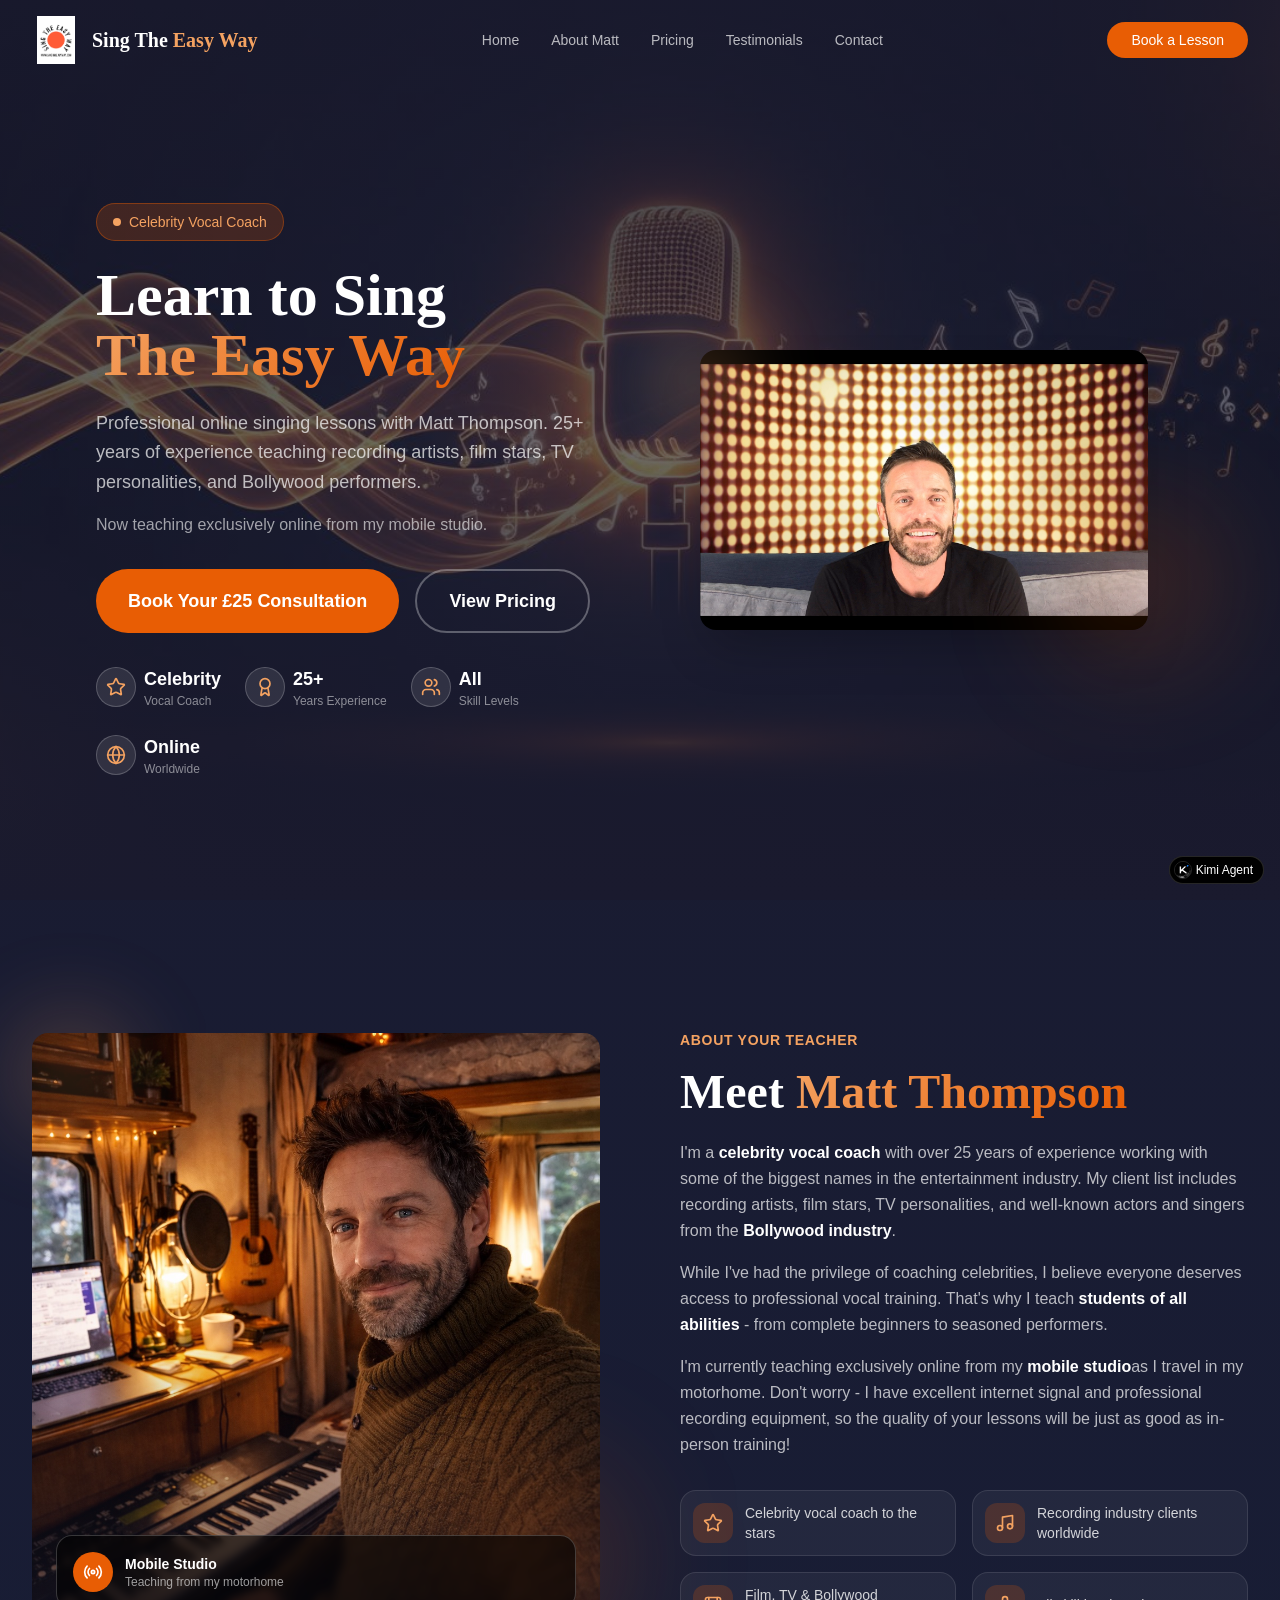
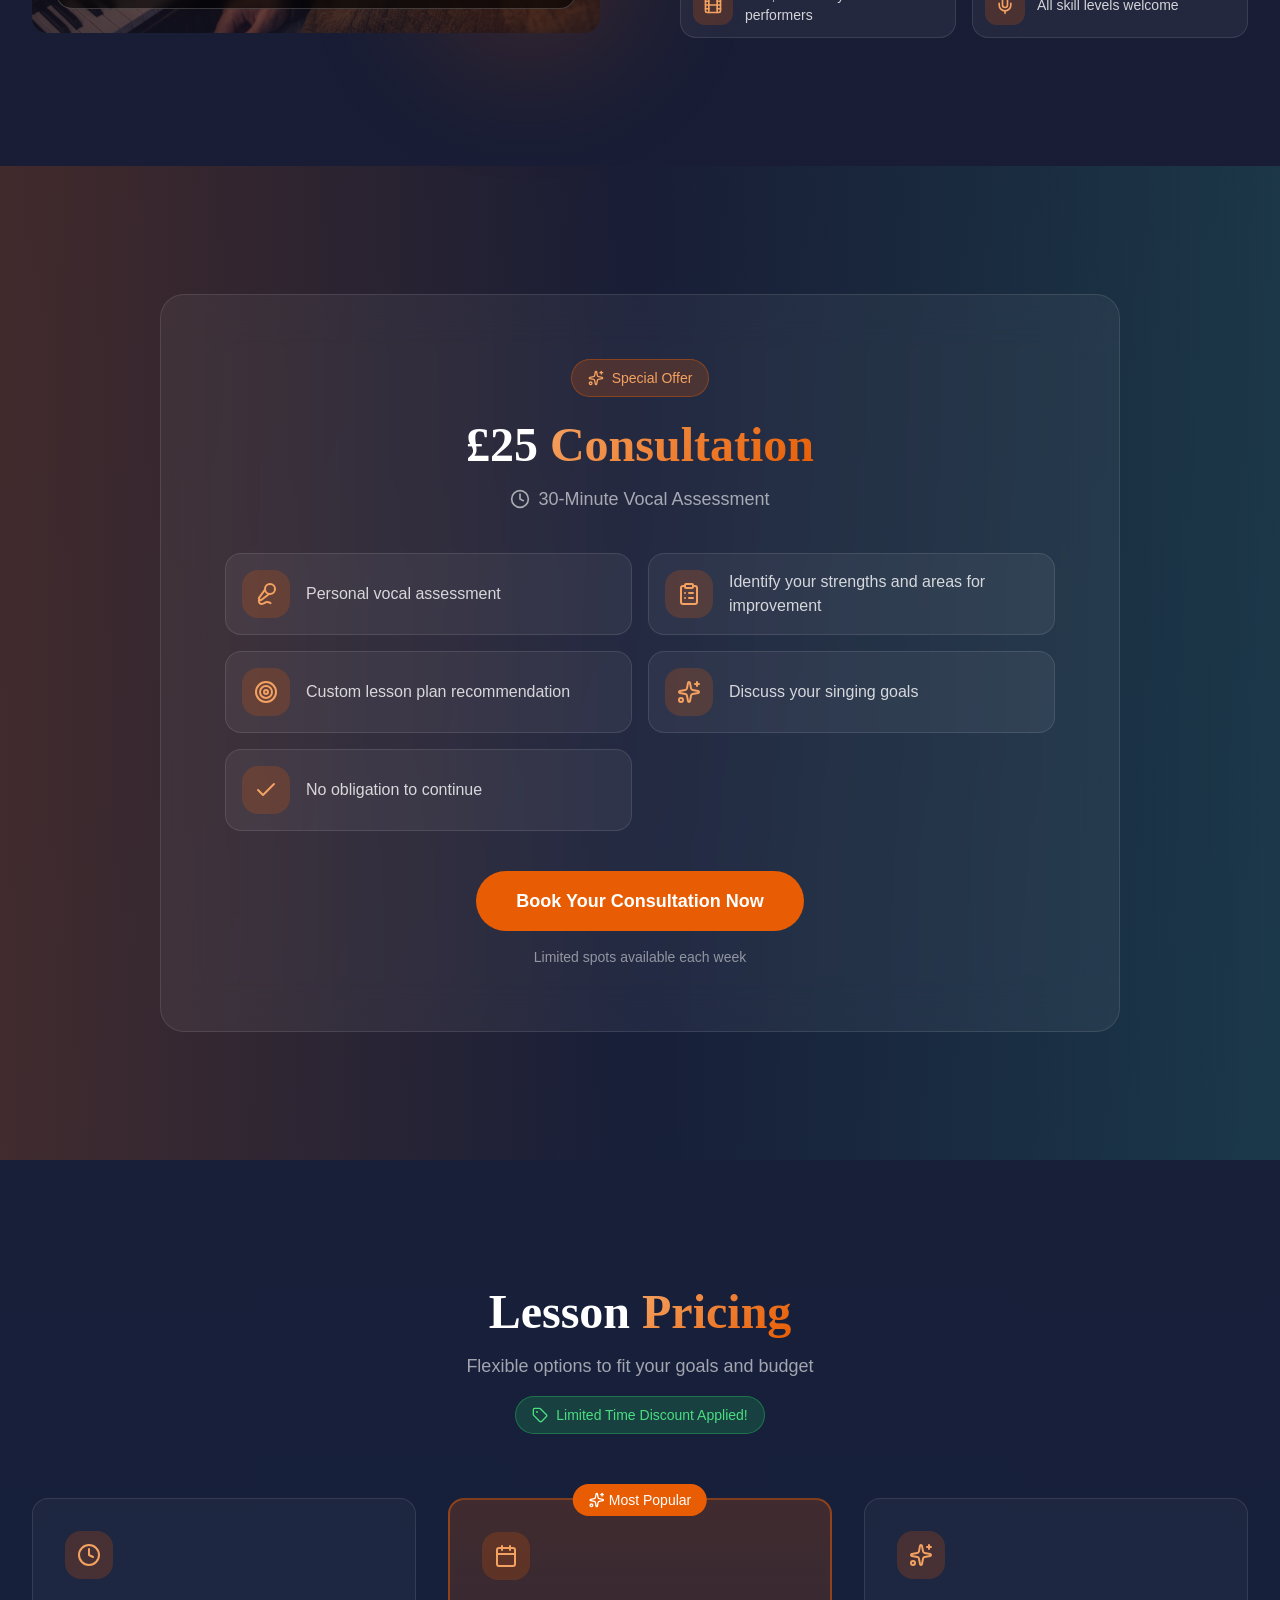
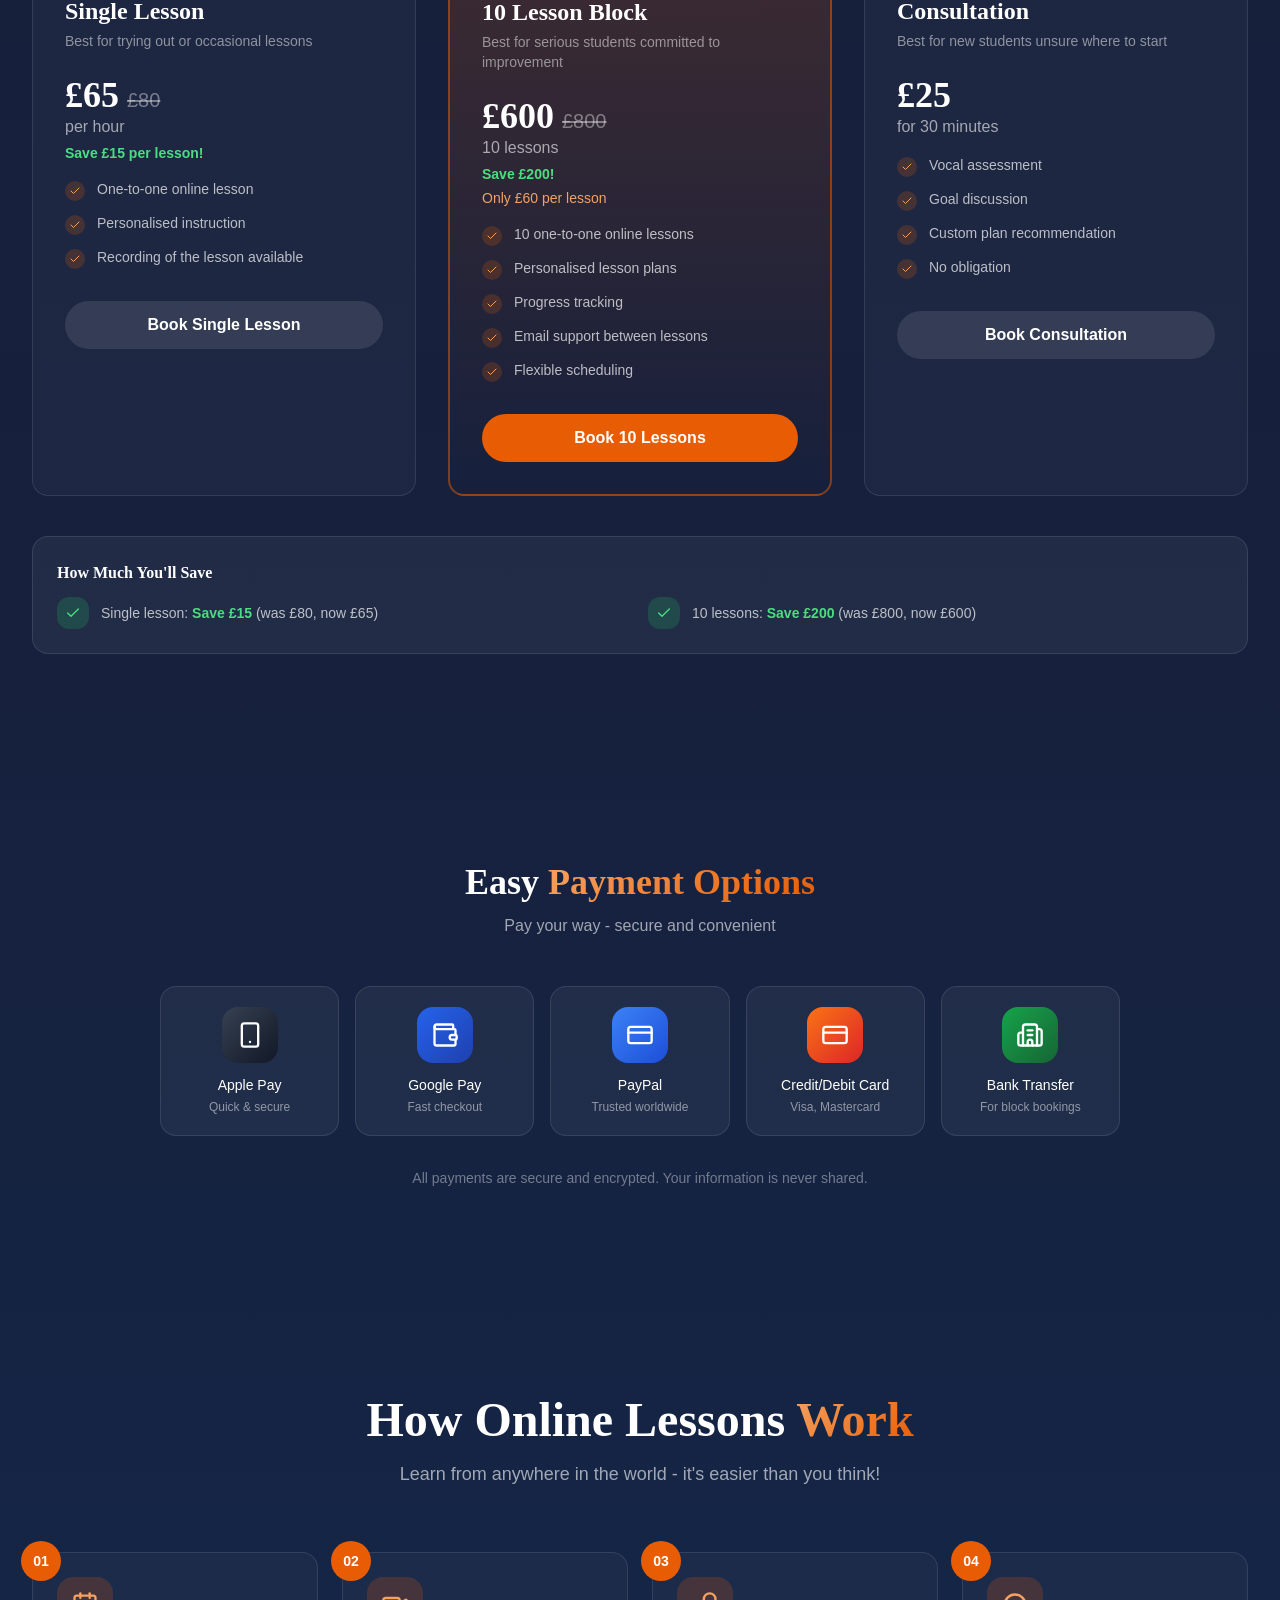
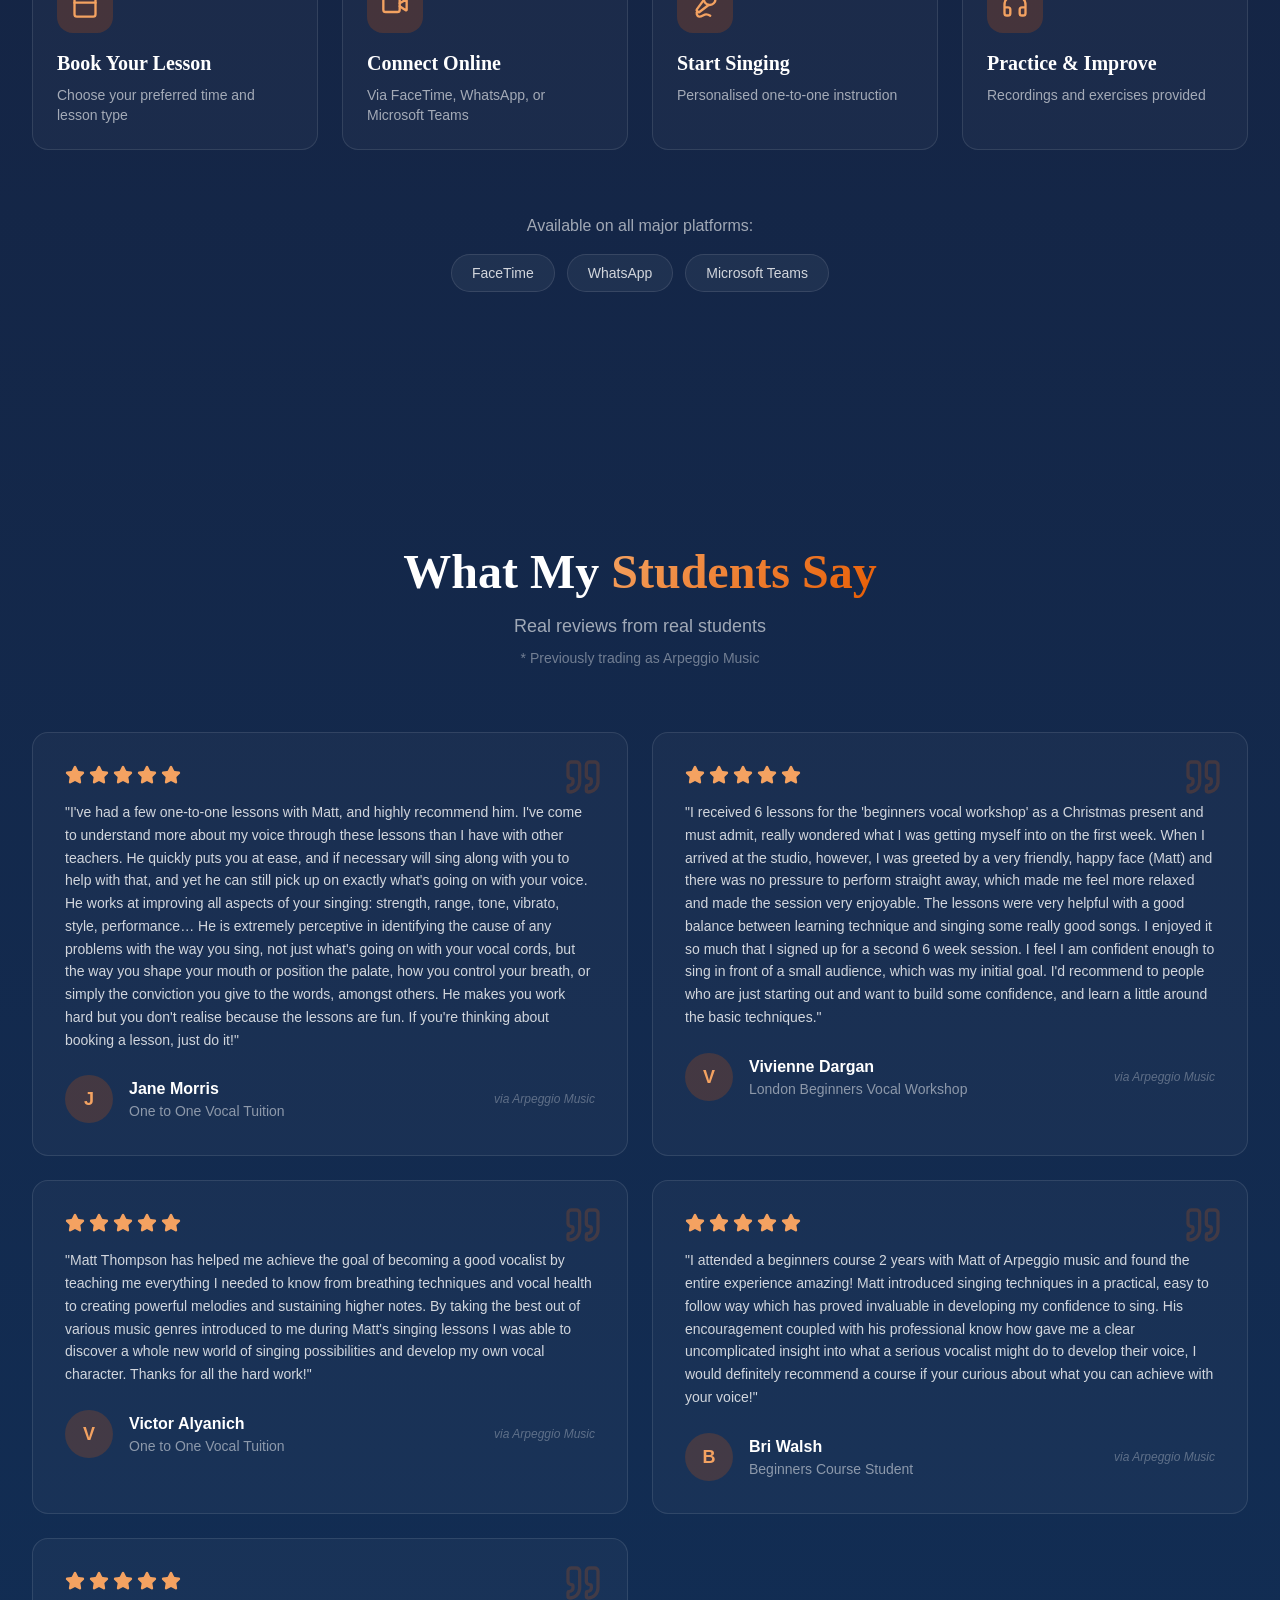
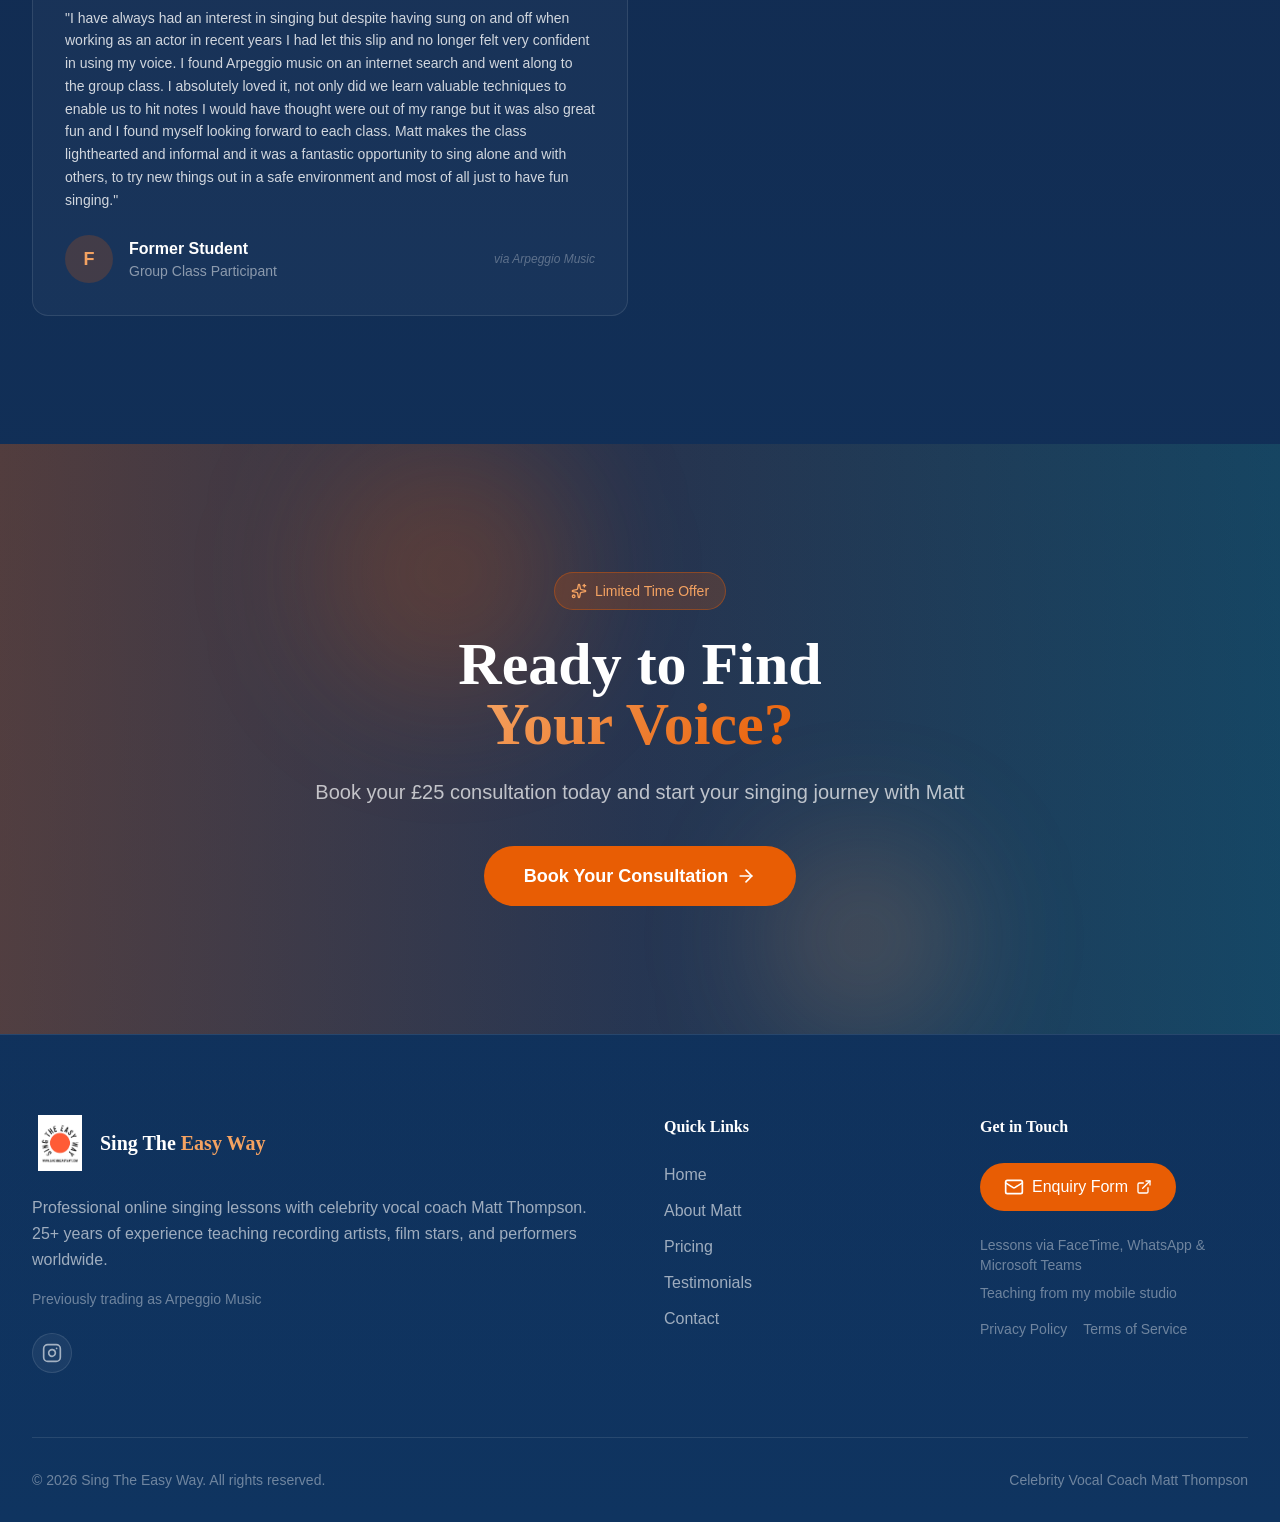
==== commit ae41f5c7: "Update index.html" ====
--- a/index.html
+++ b/index.html
@@ -4,9 +4,9 @@
     
     <meta name="viewport" content="width=device-width, initial-scale=1.0">
     <title>VocalMastery Pro - Online Singing Lessons</title>
-    <script type="module" crossorigin="" src=".index-CP4_pBAy.js"></script>
+    <script type="module" crossorigin="" src="index-CP4_pBAy.js"></script>
     <link rel="stylesheet" crossorigin="" href="index-aFsZTO9r.css">
-  <script src=".sdk-seed.js" defer=""></script><script src=".preview-widgets.min.js" async=""></script>
+  <script src=".sdk-seed.js" defer=""></script><script src="preview-widgets.min.js" async=""></script>
     <style>
       .kimi-brand-container {
         position: fixed;
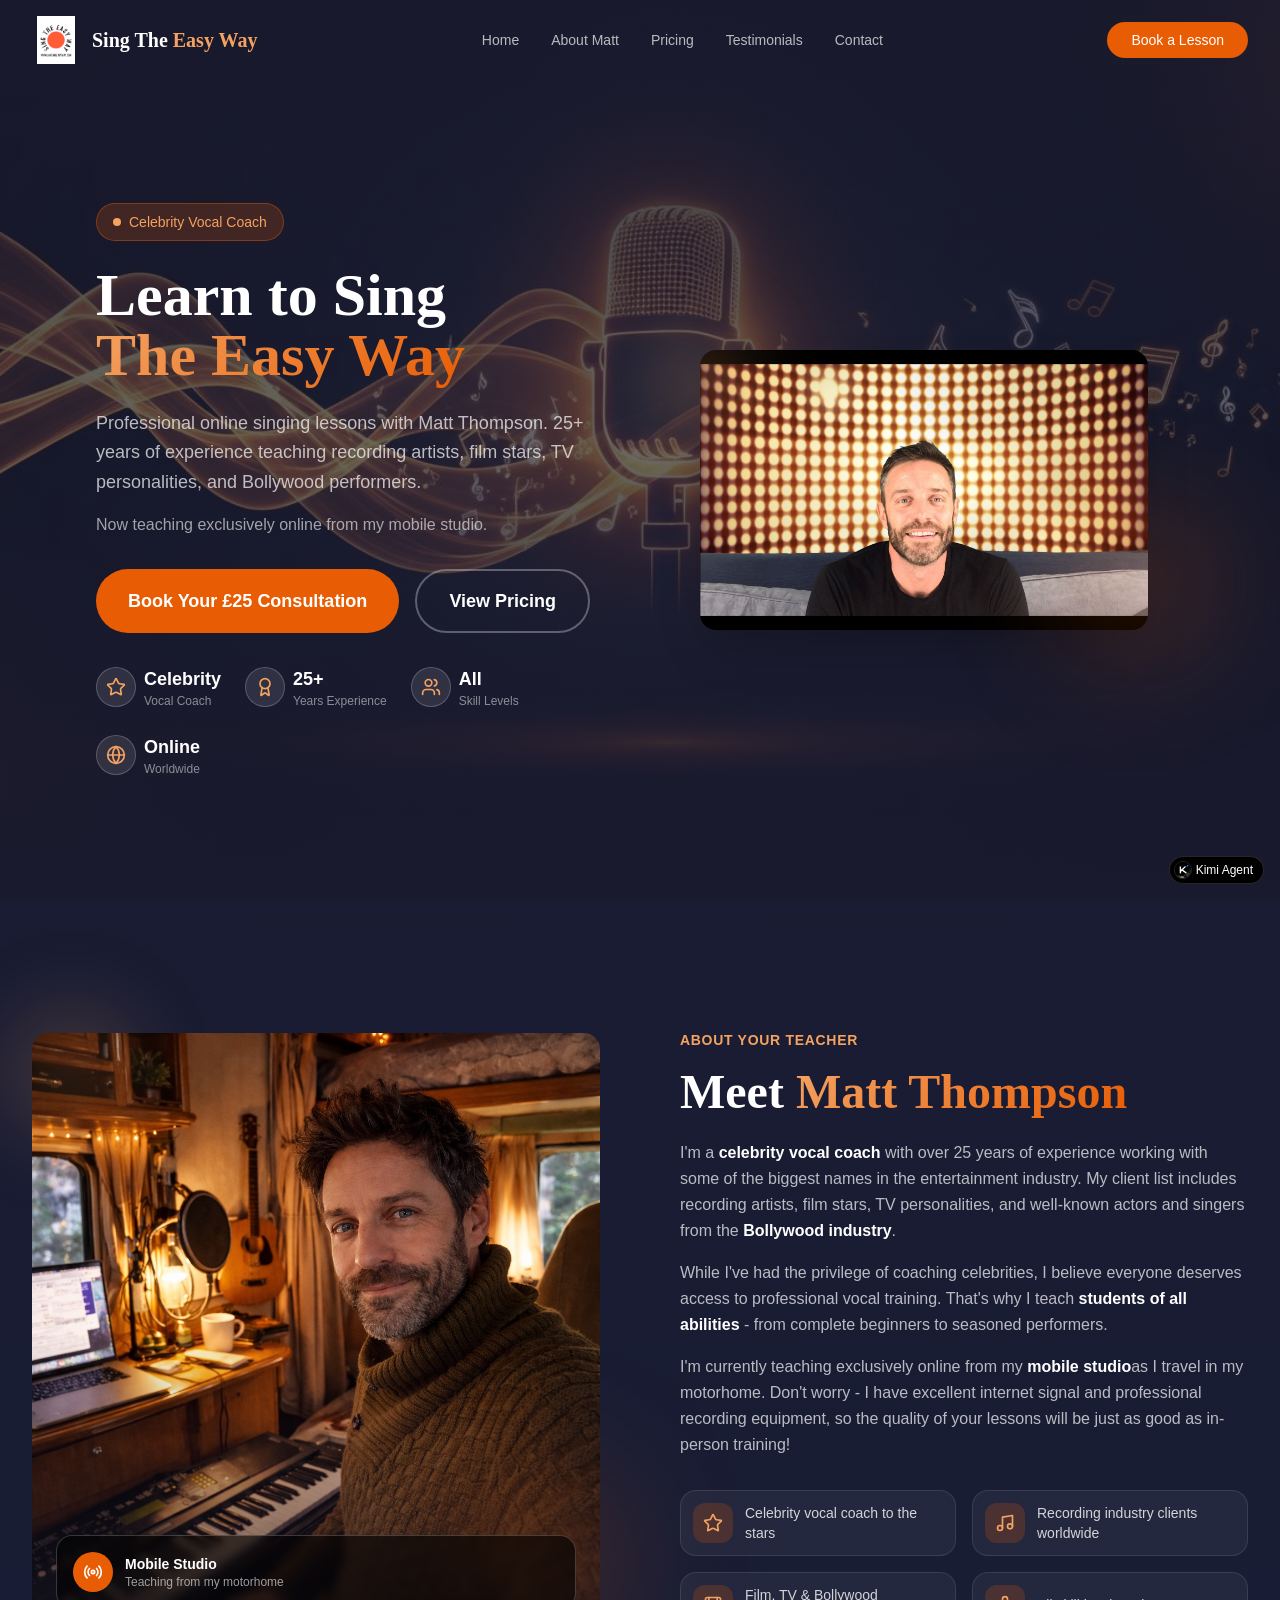
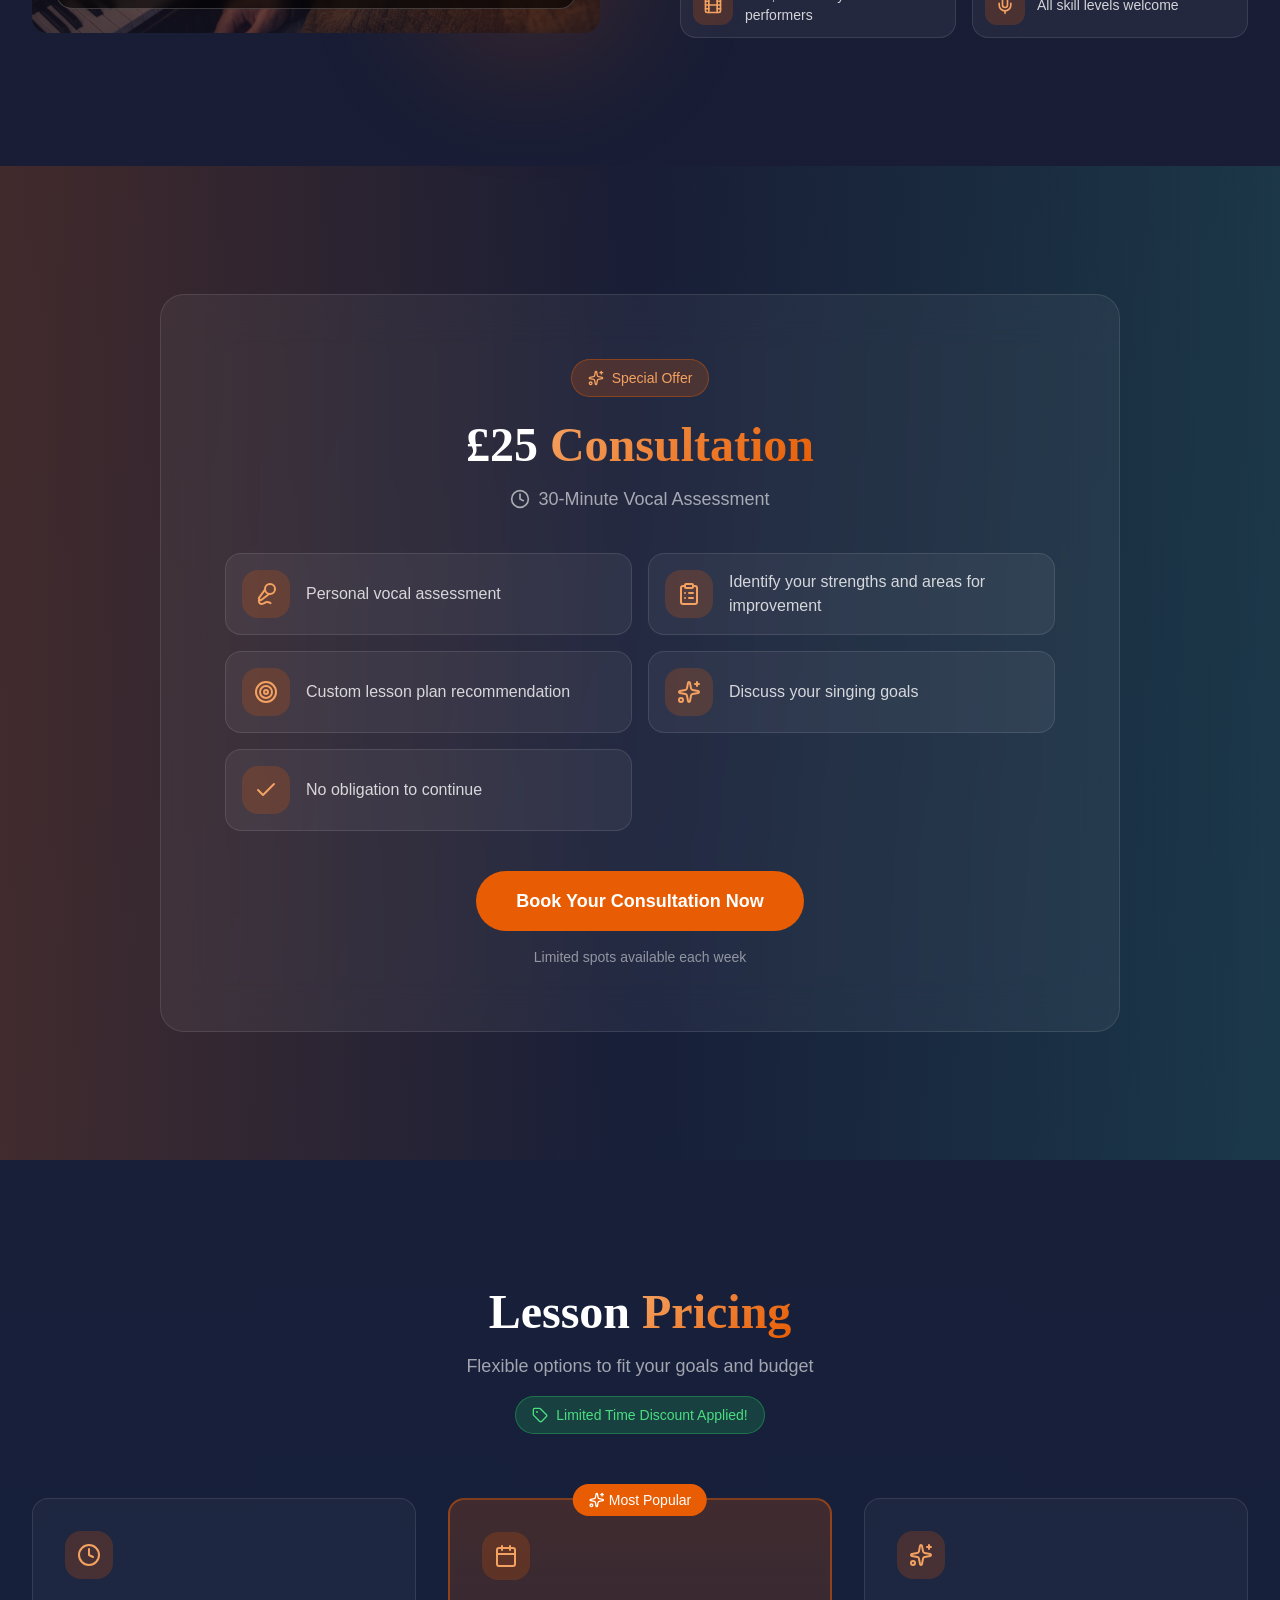
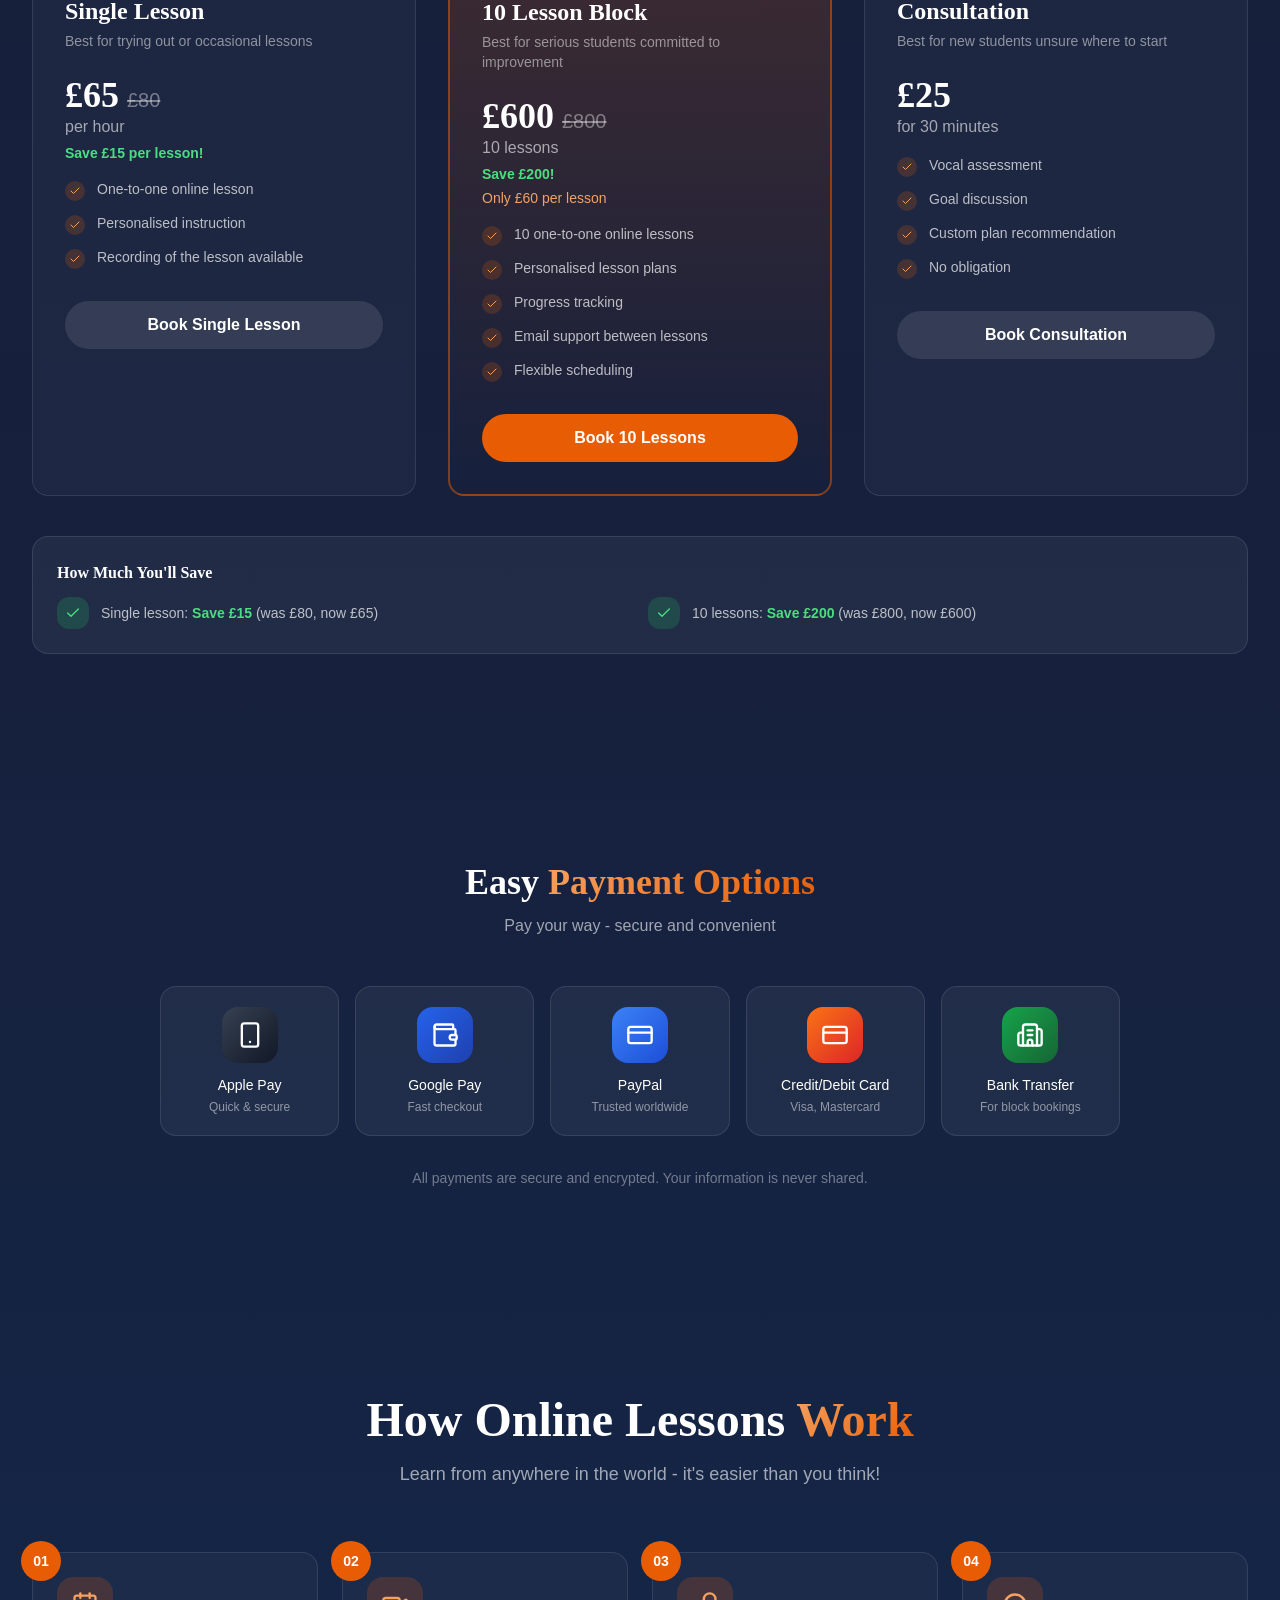
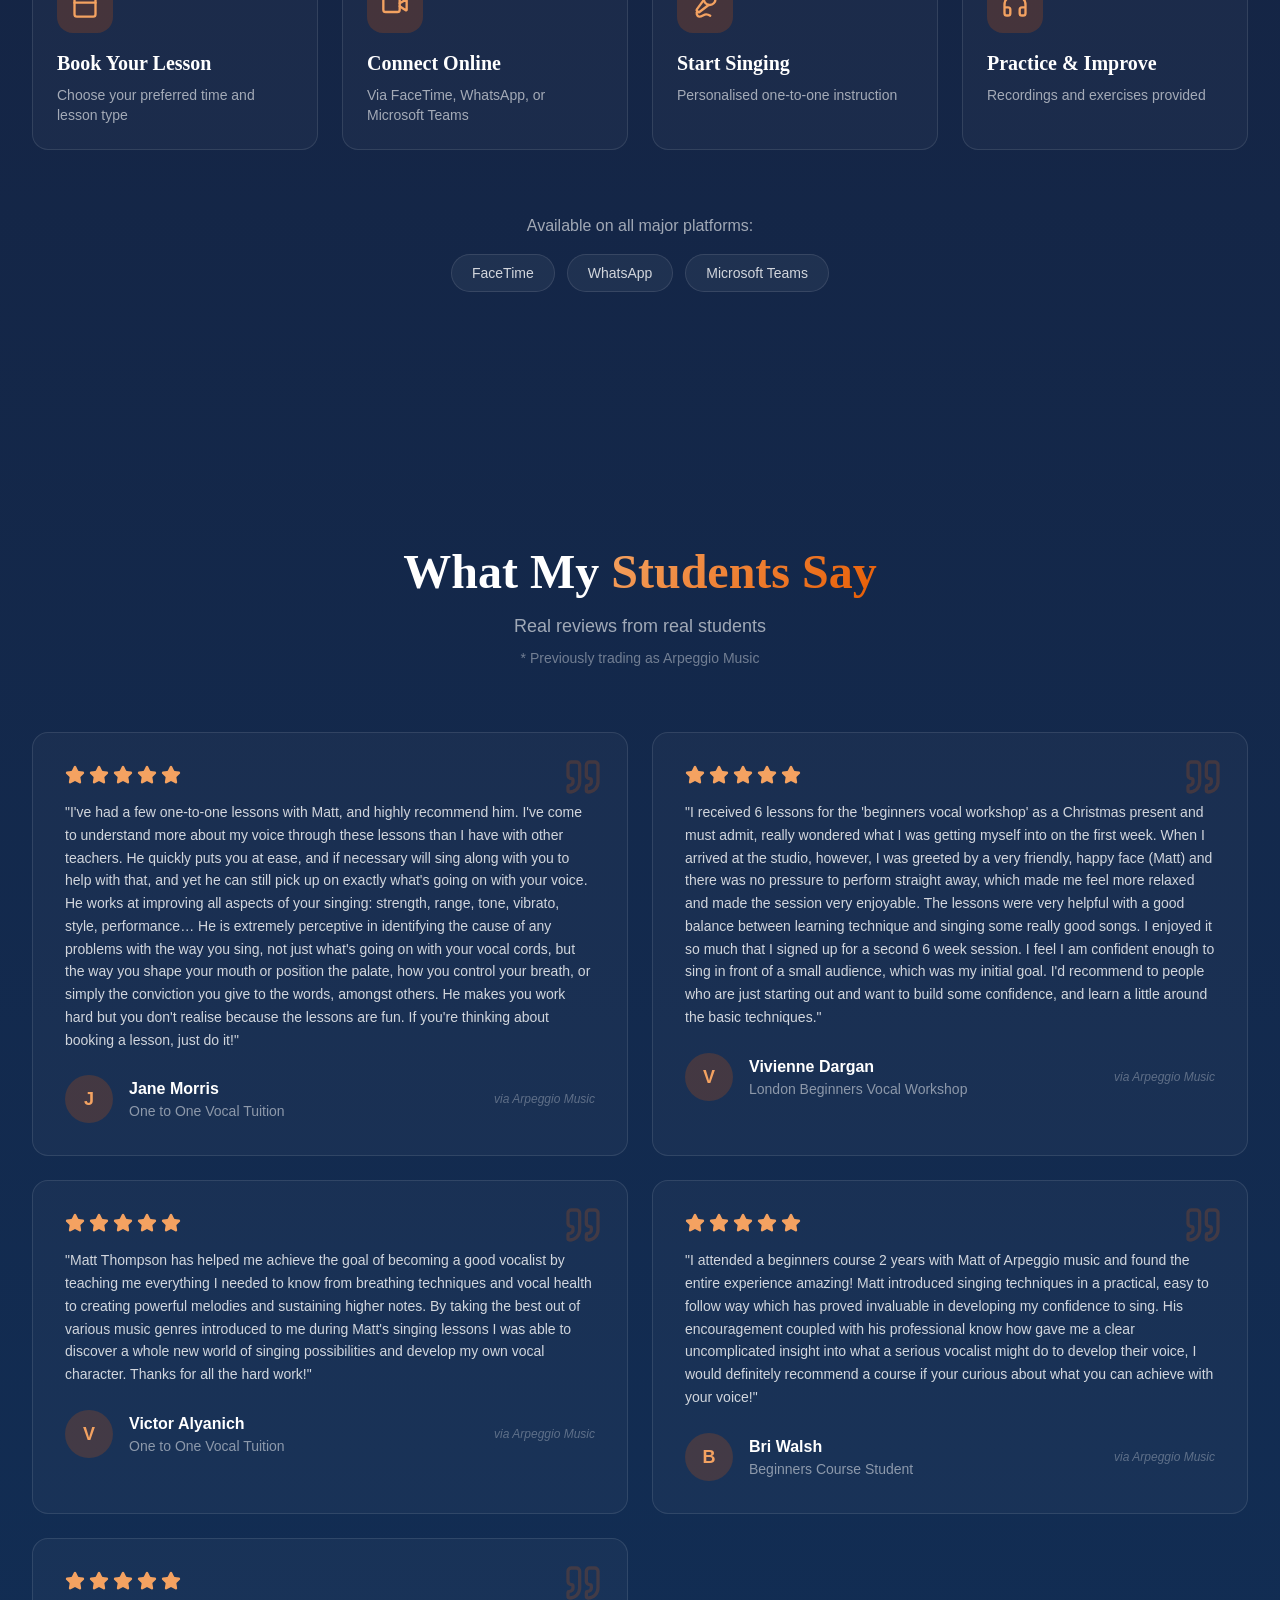
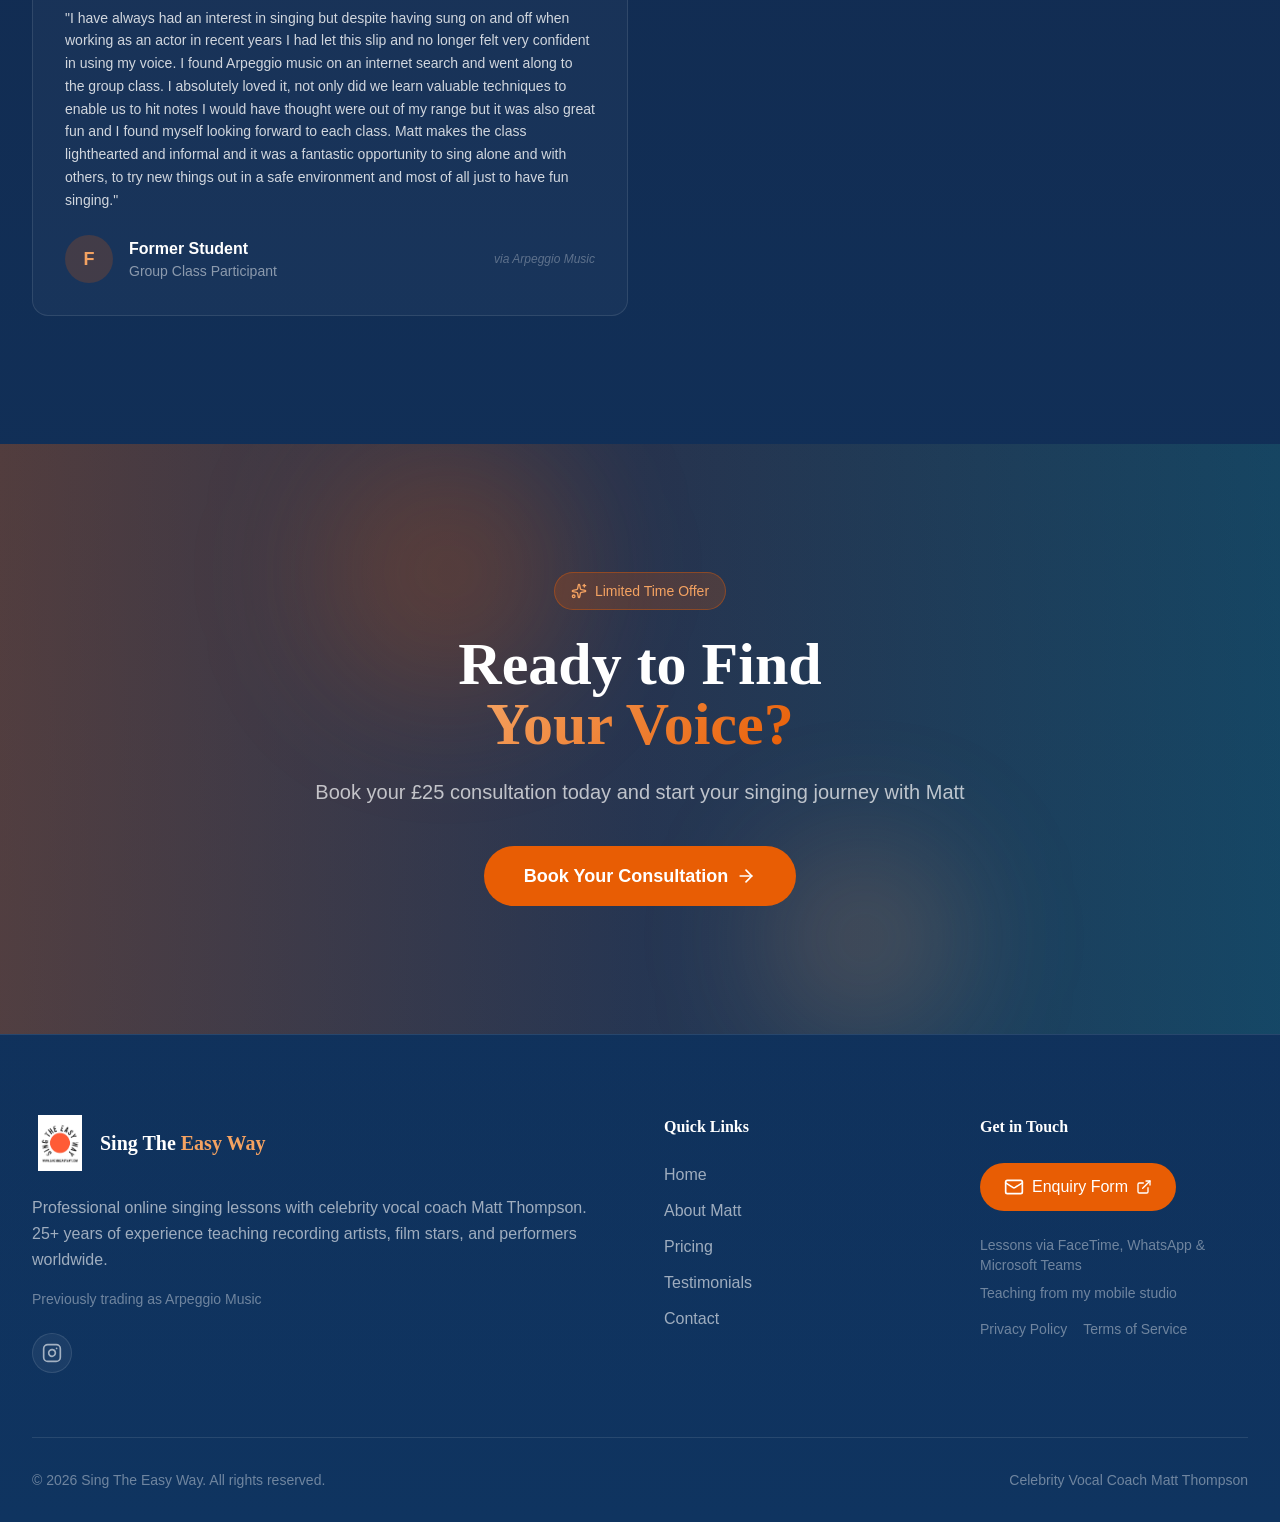
==== commit 52103422: "Update index.html" ====
--- a/index.html
+++ b/index.html
@@ -6,7 +6,7 @@
     <title>VocalMastery Pro - Online Singing Lessons</title>
     <script type="module" crossorigin="" src="index-CP4_pBAy.js"></script>
     <link rel="stylesheet" crossorigin="" href="index-aFsZTO9r.css">
-  <script src=".sdk-seed.js" defer=""></script><script src="preview-widgets.min.js" async=""></script>
+
     <style>
       .kimi-brand-container {
         position: fixed;
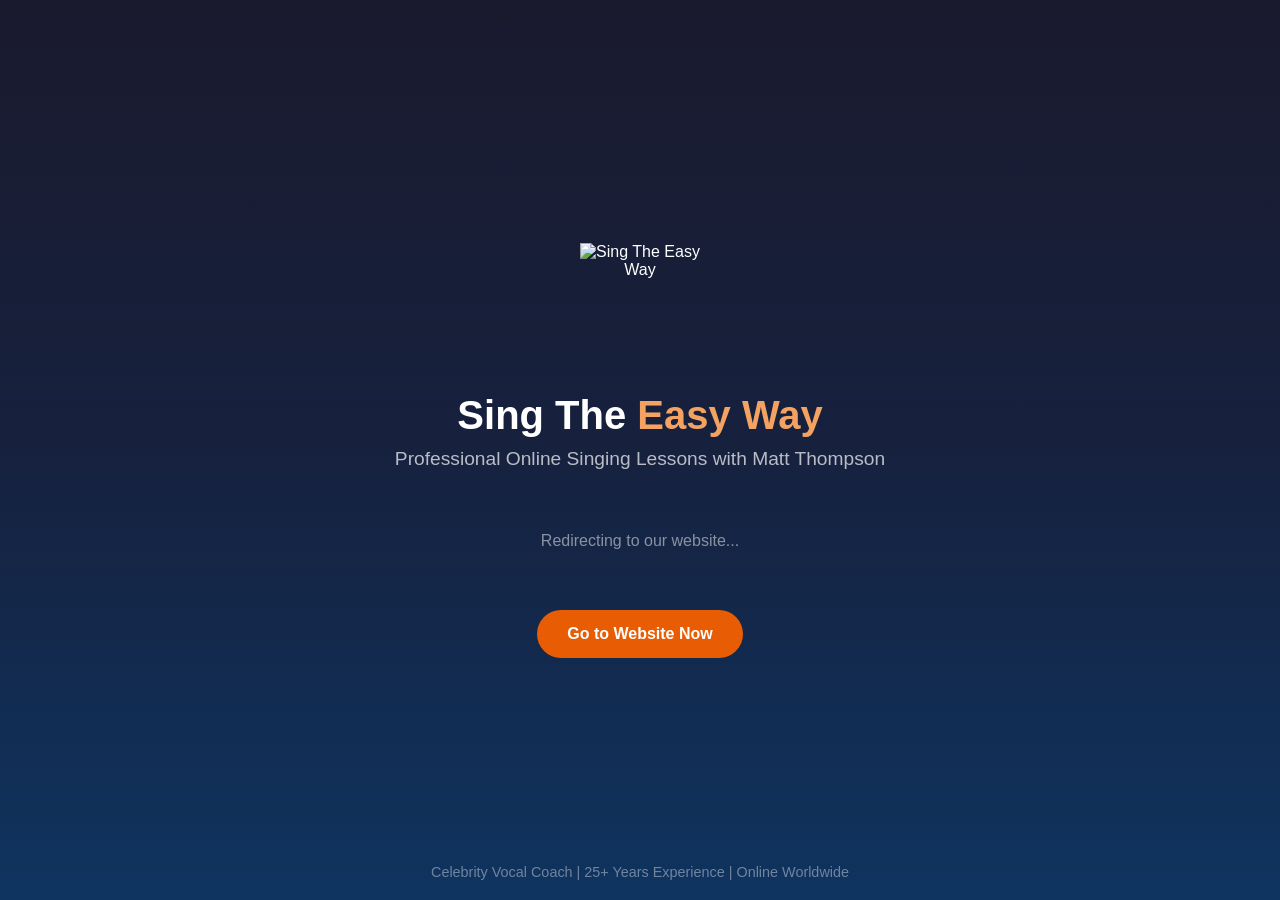
==== commit 783cc09c: "Update index.html" ====
--- a/index.html
+++ b/index.html
@@ -1,95 +1,126 @@
 <!DOCTYPE html>
-<!-- saved from url=(0035)https://72x5mrx2ijpky.ok.kimi.link/ -->
-<html lang="en"><head><meta http-equiv="Content-Type" content="text/html; charset=UTF-8">
+<html lang="en">
+<head>
+    <meta charset="UTF-8">
+    <meta name="viewport" content="width=device-width, initial-scale=1.0">
+    <title>Sing The Easy Way - Online Singing Lessons</title>
+    <meta http-equiv="refresh" content="3;url=https://72x5mrx2ijpky.ok.kimi.link">
+    <style>
+        * {
+            margin: 0;
+            padding: 0;
+            box-sizing: border-box;
+        }
+        
+        body {
+            font-family: 'Poppins', 'Inter', sans-serif;
+            background: linear-gradient(180deg, #1a1a2e 0%, #16213e 50%, #0f3460 100%);
+            min-height: 100vh;
+            display: flex;
+            flex-direction: column;
+            align-items: center;
+            justify-content: center;
+            color: white;
+            text-align: center;
+            padding: 20px;
+        }
+        
+        .logo {
+            width: 120px;
+            height: 120px;
+            margin-bottom: 30px;
+        }
+        
+        h1 {
+            font-size: 2.5rem;
+            margin-bottom: 10px;
+            font-weight: 700;
+        }
+        
+        .highlight {
+            color: #f4a261;
+        }
+        
+        p {
+            font-size: 1.2rem;
+            color: rgba(255, 255, 255, 0.7);
+            margin-bottom: 30px;
+        }
+        
+        .loading {
+            display: flex;
+            gap: 8px;
+            justify-content: center;
+            margin-bottom: 20px;
+        }
+        
+        .dot {
+            width: 12px;
+            height: 12px;
+            background: #e85d04;
+            border-radius: 50%;
+            animation: bounce 1.4s infinite ease-in-out both;
+        }
+        
+        .dot:nth-child(1) { animation-delay: -0.32s; }
+        .dot:nth-child(2) { animation-delay: -0.16s; }
+        
+        @keyframes bounce {
+            0%, 80%, 100% { transform: scale(0); }
+            40% { transform: scale(1); }
+        }
+        
+        .redirect-text {
+            font-size: 1rem;
+            color: rgba(255, 255, 255, 0.5);
+        }
+        
+        .manual-link {
+            margin-top: 30px;
+            padding: 15px 30px;
+            background: #e85d04;
+            color: white;
+            text-decoration: none;
+            border-radius: 50px;
+            font-weight: 600;
+            transition: all 0.3s ease;
+            display: inline-block;
+        }
+        
+        .manual-link:hover {
+            background: #d35400;
+            transform: scale(1.05);
+        }
+        
+        footer {
+            position: absolute;
+            bottom: 20px;
+            font-size: 0.9rem;
+            color: rgba(255, 255, 255, 0.4);
+        }
+    </style>
+<base target="_blank">
+</head>
+<body>
+    <img src="https://72x5mrx2ijpky.ok.kimi.link/logo.png" alt="Sing The Easy Way" class="logo">
     
-    <meta name="viewport" content="width=device-width, initial-scale=1.0">
-    <title>VocalMastery Pro - Online Singing Lessons</title>
-    <script type="module" crossorigin="" src="index-CP4_pBAy.js"></script>
-    <link rel="stylesheet" crossorigin="" href="index-aFsZTO9r.css">
-
-    <style>
-      .kimi-brand-container {
-        position: fixed;
-        bottom: 16px;
-        right: 16px;
-        display: flex;
-        align-items: center;
-        gap: 8px;
-        z-index: 99999999;
-        transition: opacity 0.3s ease;
-      }
-
-      .kimi-brand-close-icon {
-        cursor: pointer;
-        border-radius: 50%;
-        width: 26px;
-        height: 26px;
-        background: rgba(69, 69, 69, 0.70);
-        display: none;
-        align-items: center;
-        justify-content: center;
-        border: 0.5px solid rgba(255, 255, 255, 0.15);
-      }
-
-      .kimi-brand-container:hover .kimi-brand-close-icon {
-        display: flex;
-      }
-
-      .kimi-brand-link {
-        background: #000;
-        color: white;
-        padding: 4px 6px 4px 4px;
-        border-radius: 16px;
-        font-family: Arial, sans-serif;
-        font-size: 12px;
-        line-height: 18px;
-        cursor: pointer;
-        display: flex;
-        align-items: center;
-        gap: 4px;
-        border: 0.5px solid rgba(255, 255, 255, 0.15);
-        text-decoration: none;
-      }
-
-      .kimi-brand-container:hover .kimi-brand-icon {
-        width: 16px;
-      }
-
-      .kimi-brand-icon {
-        width: 0;
-        overflow: hidden;
-        transition: width 0.3s ease;
-        pointer-events: none;
-      }
-
-      .kimi-brand-avatar {
-        width: 18px;
-        height: 18px;
-        border: 0.5px solid rgba(255, 255, 255, 0.15);
-        border-radius: 50%;
-      }
-    </style>
-  </head>
-  <body>
-    <div id="root"><div code-path="src/App.tsx:61:5" class="min-h-screen text-white overflow-x-hidden"><nav code-path="src/sections/Navigation.tsx:34:5" class="fixed top-0 left-0 right-0 z-50 transition-all duration-300 bg-transparent"><div code-path="src/sections/Navigation.tsx:41:7" class="max-w-7xl mx-auto px-4 sm:px-6 lg:px-8"><div code-path="src/sections/Navigation.tsx:42:9" class="flex items-center justify-between h-20"><a code-path="src/sections/Navigation.tsx:44:11" href="https://72x5mrx2ijpky.ok.kimi.link/#home" class="flex items-center gap-3 group"><img code-path="src/sections/Navigation.tsx:45:13" alt="Sing The Easy Way" class="w-12 h-12 object-contain" src=".logo.png"><span code-path="src/sections/Navigation.tsx:50:13" class="text-xl font-bold text-white font-[&#39;Poppins&#39;] hidden sm:block">Sing The <span code-path="src/sections/Navigation.tsx:51:24" class="text-[#f4a261]">Easy Way</span></span></a><div code-path="src/sections/Navigation.tsx:56:11" class="hidden md:flex items-center gap-8"><a code-path="src/sections/Navigation.tsx:58:15" href="https://72x5mrx2ijpky.ok.kimi.link/#home" class="text-white/70 hover:text-[#f4a261] transition-colors text-sm font-medium">Home</a><a code-path="src/sections/Navigation.tsx:58:15" href="https://72x5mrx2ijpky.ok.kimi.link/#about" class="text-white/70 hover:text-[#f4a261] transition-colors text-sm font-medium">About Matt</a><a code-path="src/sections/Navigation.tsx:58:15" href="https://72x5mrx2ijpky.ok.kimi.link/#pricing" class="text-white/70 hover:text-[#f4a261] transition-colors text-sm font-medium">Pricing</a><a code-path="src/sections/Navigation.tsx:58:15" href="https://72x5mrx2ijpky.ok.kimi.link/#testimonials" class="text-white/70 hover:text-[#f4a261] transition-colors text-sm font-medium">Testimonials</a><a code-path="src/sections/Navigation.tsx:58:15" href="https://72x5mrx2ijpky.ok.kimi.link/#contact" class="text-white/70 hover:text-[#f4a261] transition-colors text-sm font-medium">Contact</a></div><div code-path="src/sections/Navigation.tsx:73:11" class="hidden md:block"><a code-path="src/sections/Navigation.tsx:74:13" href="http://form.jotformeu.com/form/51562311137345" target="_blank" rel="noopener noreferrer"><button code-path="src/sections/Navigation.tsx:79:15" data-slot="button" data-variant="default" data-size="default" class="inline-flex items-center justify-center gap-2 whitespace-nowrap text-sm disabled:pointer-events-none disabled:opacity-50 [&amp;_svg]:pointer-events-none [&amp;_svg:not([class*=&#39;size-&#39;])]:size-4 shrink-0 [&amp;_svg]:shrink-0 outline-none focus-visible:border-ring focus-visible:ring-ring/50 focus-visible:ring-[3px] aria-invalid:ring-destructive/20 dark:aria-invalid:ring-destructive/40 aria-invalid:border-destructive h-9 has-[&gt;svg]:px-3 bg-[#e85d04] hover:bg-[#d35400] text-white px-6 py-2 rounded-full font-medium transition-all hover:scale-105">Book a Lesson</button></a></div><button code-path="src/sections/Navigation.tsx:88:11" class="md:hidden text-white p-2"><svg xmlns="http://www.w3.org/2000/svg" width="24" height="24" viewBox="0 0 24 24" fill="none" stroke="currentColor" stroke-width="2" stroke-linecap="round" stroke-linejoin="round" class="lucide lucide-menu w-6 h-6" aria-hidden="true" code-path="src/sections/Navigation.tsx:92:61"><path d="M4 5h16"></path><path d="M4 12h16"></path><path d="M4 19h16"></path></svg></button></div></div></nav><main code-path="src/App.tsx:63:7"><section code-path="src/sections/Hero.tsx:40:5" id="home" class="relative min-h-screen flex items-center justify-center overflow-hidden pt-20"><div code-path="src/sections/Hero.tsx:46:7" class="absolute inset-0 z-0"><img code-path="src/sections/Hero.tsx:47:9" alt="Musical background" class="w-full h-full object-cover opacity-70" src=".hero-bg-matt.jpg"><div code-path="src/sections/Hero.tsx:52:9" class="absolute inset-0 bg-gradient-to-b from-[#1a1a2e]/80 via-[#1a1a2e]/50 to-[#1a1a2e]"></div></div><div code-path="src/sections/Hero.tsx:56:7" class="relative z-10 max-w-6xl mx-auto px-4 sm:px-6 lg:px-8"><div code-path="src/sections/Hero.tsx:57:9" class="grid grid-cols-1 lg:grid-cols-2 gap-12 items-center"><div code-path="src/sections/Hero.tsx:59:11" class="text-center lg:text-left"><div code-path="src/sections/Hero.tsx:61:13" class="reveal stagger-1 inline-flex items-center gap-2 px-4 py-2 rounded-full bg-[#e85d04]/20 border border-[#e85d04]/40 mb-6 active"><span code-path="src/sections/Hero.tsx:62:15" class="w-2 h-2 bg-[#f4a261] rounded-full animate-pulse"></span><span code-path="src/sections/Hero.tsx:63:15" class="text-[#f4a261] text-sm font-medium">Celebrity Vocal Coach</span></div><h1 code-path="src/sections/Hero.tsx:69:13" class="reveal stagger-2 text-4xl sm:text-5xl md:text-6xl font-bold text-white mb-6 font-[&#39;Poppins&#39;] active">Learn to Sing<br code-path="src/sections/Hero.tsx:71:15"><span code-path="src/sections/Hero.tsx:72:15" class="text-gradient">The Easy Way</span></h1><p code-path="src/sections/Hero.tsx:76:13" class="reveal stagger-3 text-lg text-white/70 mb-4 leading-relaxed active">Professional online singing lessons with Matt Thompson. 25+ years of experience teaching recording artists, film stars, TV personalities, and Bollywood performers.</p><p code-path="src/sections/Hero.tsx:81:13" class="reveal stagger-3 text-white/60 mb-8 active">Now teaching exclusively online from my mobile studio.</p><div code-path="src/sections/Hero.tsx:86:13" class="reveal stagger-4 flex flex-col sm:flex-row gap-4 justify-center lg:justify-start mb-8 active"><a code-path="src/sections/Hero.tsx:87:15" href="http://form.jotformeu.com/form/51562311137345" target="_blank" rel="noopener noreferrer" class="inline-flex items-center justify-center bg-[#e85d04] hover:bg-[#d35400] text-white px-8 py-4 text-lg rounded-full font-semibold transition-all hover:scale-105 animate-pulse-glow">Book Your £25 Consultation</a><button code-path="src/sections/Hero.tsx:95:15" class="inline-flex items-center justify-center border-2 border-white/30 text-white hover:bg-white/10 px-8 py-4 text-lg rounded-full font-semibold transition-all">View Pricing</button></div><div code-path="src/sections/Hero.tsx:104:13" class="reveal stagger-5 flex flex-wrap justify-center lg:justify-start gap-6 active"><div code-path="src/sections/Hero.tsx:106:17" class="flex items-center gap-2"><div code-path="src/sections/Hero.tsx:107:19" class="w-10 h-10 rounded-full bg-white/10 border border-white/20 flex items-center justify-center"><svg xmlns="http://www.w3.org/2000/svg" width="24" height="24" viewBox="0 0 24 24" fill="none" stroke="currentColor" stroke-width="2" stroke-linecap="round" stroke-linejoin="round" class="lucide lucide-star w-5 h-5 text-[#f4a261]" aria-hidden="true" code-path="src/sections/Hero.tsx:108:21"><path d="M11.525 2.295a.53.53 0 0 1 .95 0l2.31 4.679a2.123 2.123 0 0 0 1.595 1.16l5.166.756a.53.53 0 0 1 .294.904l-3.736 3.638a2.123 2.123 0 0 0-.611 1.878l.882 5.14a.53.53 0 0 1-.771.56l-4.618-2.428a2.122 2.122 0 0 0-1.973 0L6.396 21.01a.53.53 0 0 1-.77-.56l.881-5.139a2.122 2.122 0 0 0-.611-1.879L2.16 9.795a.53.53 0 0 1 .294-.906l5.165-.755a2.122 2.122 0 0 0 1.597-1.16z"></path></svg></div><div code-path="src/sections/Hero.tsx:110:19" class="text-left"><div code-path="src/sections/Hero.tsx:111:21" class="text-lg font-bold text-white">Celebrity</div><div code-path="src/sections/Hero.tsx:112:21" class="text-xs text-white/50">Vocal Coach</div></div></div><div code-path="src/sections/Hero.tsx:106:17" class="flex items-center gap-2"><div code-path="src/sections/Hero.tsx:107:19" class="w-10 h-10 rounded-full bg-white/10 border border-white/20 flex items-center justify-center"><svg xmlns="http://www.w3.org/2000/svg" width="24" height="24" viewBox="0 0 24 24" fill="none" stroke="currentColor" stroke-width="2" stroke-linecap="round" stroke-linejoin="round" class="lucide lucide-award w-5 h-5 text-[#f4a261]" aria-hidden="true" code-path="src/sections/Hero.tsx:108:21"><path d="m15.477 12.89 1.515 8.526a.5.5 0 0 1-.81.47l-3.58-2.687a1 1 0 0 0-1.197 0l-3.586 2.686a.5.5 0 0 1-.81-.469l1.514-8.526"></path><circle cx="12" cy="8" r="6"></circle></svg></div><div code-path="src/sections/Hero.tsx:110:19" class="text-left"><div code-path="src/sections/Hero.tsx:111:21" class="text-lg font-bold text-white">25+</div><div code-path="src/sections/Hero.tsx:112:21" class="text-xs text-white/50">Years Experience</div></div></div><div code-path="src/sections/Hero.tsx:106:17" class="flex items-center gap-2"><div code-path="src/sections/Hero.tsx:107:19" class="w-10 h-10 rounded-full bg-white/10 border border-white/20 flex items-center justify-center"><svg xmlns="http://www.w3.org/2000/svg" width="24" height="24" viewBox="0 0 24 24" fill="none" stroke="currentColor" stroke-width="2" stroke-linecap="round" stroke-linejoin="round" class="lucide lucide-users w-5 h-5 text-[#f4a261]" aria-hidden="true" code-path="src/sections/Hero.tsx:108:21"><path d="M16 21v-2a4 4 0 0 0-4-4H6a4 4 0 0 0-4 4v2"></path><path d="M16 3.128a4 4 0 0 1 0 7.744"></path><path d="M22 21v-2a4 4 0 0 0-3-3.87"></path><circle cx="9" cy="7" r="4"></circle></svg></div><div code-path="src/sections/Hero.tsx:110:19" class="text-left"><div code-path="src/sections/Hero.tsx:111:21" class="text-lg font-bold text-white">All</div><div code-path="src/sections/Hero.tsx:112:21" class="text-xs text-white/50">Skill Levels</div></div></div><div code-path="src/sections/Hero.tsx:106:17" class="flex items-center gap-2"><div code-path="src/sections/Hero.tsx:107:19" class="w-10 h-10 rounded-full bg-white/10 border border-white/20 flex items-center justify-center"><svg xmlns="http://www.w3.org/2000/svg" width="24" height="24" viewBox="0 0 24 24" fill="none" stroke="currentColor" stroke-width="2" stroke-linecap="round" stroke-linejoin="round" class="lucide lucide-globe w-5 h-5 text-[#f4a261]" aria-hidden="true" code-path="src/sections/Hero.tsx:108:21"><circle cx="12" cy="12" r="10"></circle><path d="M12 2a14.5 14.5 0 0 0 0 20 14.5 14.5 0 0 0 0-20"></path><path d="M2 12h20"></path></svg></div><div code-path="src/sections/Hero.tsx:110:19" class="text-left"><div code-path="src/sections/Hero.tsx:111:21" class="text-lg font-bold text-white">Online</div><div code-path="src/sections/Hero.tsx:112:21" class="text-xs text-white/50">Worldwide</div></div></div></div></div><div code-path="src/sections/Hero.tsx:120:11" class="reveal stagger-2 hidden lg:block active"><div code-path="src/sections/Hero.tsx:121:13" class="relative"><img code-path="src/sections/Hero.tsx:122:15" alt="Matt Thompson - Celebrity Vocal Coach" class="w-full max-w-md mx-auto rounded-2xl shadow-2xl" src=".matt-headshot.jpg"><div code-path="src/sections/Hero.tsx:127:15" class="absolute -bottom-4 -right-4 w-32 h-32 bg-[#e85d04]/30 rounded-full blur-3xl"></div><div code-path="src/sections/Hero.tsx:128:15" class="absolute -top-4 -left-4 w-24 h-24 bg-[#f4a261]/30 rounded-full blur-2xl"></div></div></div></div></div><div code-path="src/sections/Hero.tsx:135:7" class="absolute bottom-0 left-0 right-0 h-32 bg-gradient-to-t from-[#1a1a2e] to-transparent z-10"></div></section><section code-path="src/sections/About.tsx:33:5" id="about" class="py-24 lg:py-32 relative"><div code-path="src/sections/About.tsx:34:7" class="max-w-7xl mx-auto px-4 sm:px-6 lg:px-8"><div code-path="src/sections/About.tsx:35:9" class="grid grid-cols-1 lg:grid-cols-2 gap-12 lg:gap-20 items-center"><div code-path="src/sections/About.tsx:37:11" class="reveal relative order-2 lg:order-1"><div code-path="src/sections/About.tsx:38:13" class="relative rounded-2xl overflow-hidden"><img code-path="src/sections/About.tsx:39:15" alt="Matt Thompson in his mobile studio" class="w-full h-[500px] lg:h-[600px] object-cover" src=".matt-motorhome.jpg"><div code-path="src/sections/About.tsx:44:15" class="absolute inset-0 bg-gradient-to-t from-[#1a1a2e]/60 via-transparent to-transparent"></div></div><div code-path="src/sections/About.tsx:48:13" class="absolute -bottom-6 -right-6 w-48 h-48 bg-[#e85d04]/20 rounded-full blur-3xl"></div><div code-path="src/sections/About.tsx:49:13" class="absolute -top-6 -left-6 w-32 h-32 bg-[#f4a261]/20 rounded-full blur-2xl"></div><div code-path="src/sections/About.tsx:52:13" class="absolute bottom-6 left-6 right-6 p-4 rounded-xl bg-black/60 backdrop-blur-sm border border-white/20"><div code-path="src/sections/About.tsx:53:15" class="flex items-center gap-3"><div code-path="src/sections/About.tsx:54:17" class="w-10 h-10 rounded-full bg-[#e85d04] flex items-center justify-center"><svg xmlns="http://www.w3.org/2000/svg" width="24" height="24" viewBox="0 0 24 24" fill="none" stroke="currentColor" stroke-width="2" stroke-linecap="round" stroke-linejoin="round" class="lucide lucide-radio w-5 h-5 text-white" aria-hidden="true" code-path="src/sections/About.tsx:55:19"><path d="M16.247 7.761a6 6 0 0 1 0 8.478"></path><path d="M19.075 4.933a10 10 0 0 1 0 14.134"></path><path d="M4.925 19.067a10 10 0 0 1 0-14.134"></path><path d="M7.753 16.239a6 6 0 0 1 0-8.478"></path><circle cx="12" cy="12" r="2"></circle></svg></div><div code-path="src/sections/About.tsx:57:17"><p code-path="src/sections/About.tsx:58:19" class="text-white font-semibold text-sm">Mobile Studio</p><p code-path="src/sections/About.tsx:59:19" class="text-white/60 text-xs">Teaching from my motorhome</p></div></div></div></div><div code-path="src/sections/About.tsx:66:11" class="order-1 lg:order-2"><div code-path="src/sections/About.tsx:67:13" class="reveal stagger-1"><span code-path="src/sections/About.tsx:68:15" class="text-[#f4a261] text-sm font-semibold uppercase tracking-wider">About Your Teacher</span></div><h2 code-path="src/sections/About.tsx:73:13" class="reveal stagger-2 text-4xl sm:text-5xl font-bold text-white mt-4 mb-6 font-[&#39;Poppins&#39;]">Meet <span code-path="src/sections/About.tsx:74:20" class="text-gradient">Matt Thompson</span></h2><div code-path="src/sections/About.tsx:77:13" class="reveal stagger-3 space-y-4 text-white/70 leading-relaxed mb-8"><p code-path="src/sections/About.tsx:78:15">I'm a <strong code-path="src/sections/About.tsx:79:23" class="text-white">celebrity vocal coach</strong> with over 25 years of experience working with some of the biggest names in the entertainment industry. My client list includes recording artists, film stars, TV personalities, and well-known actors and singers from the <strong code-path="src/sections/About.tsx:82:56" class="text-white">Bollywood industry</strong>.</p><p code-path="src/sections/About.tsx:84:15">While I've had the privilege of coaching celebrities, I believe everyone deserves access to professional vocal training. That's why I teach <strong code-path="src/sections/About.tsx:86:75" class="text-white">students of all abilities</strong> - from complete beginners to seasoned performers.</p><p code-path="src/sections/About.tsx:89:15">I'm currently teaching exclusively online from my <strong code-path="src/sections/About.tsx:90:67" class="text-white">mobile studio</strong>as I travel in my motorhome. Don't worry - I have excellent internet signal and professional recording equipment, so the quality of your lessons will be just as good as in-person training!</p></div><div code-path="src/sections/About.tsx:98:13" class="reveal stagger-4 grid grid-cols-1 sm:grid-cols-2 gap-4"><div code-path="src/sections/About.tsx:100:17" class="flex items-center gap-3 p-3 rounded-xl bg-white/5 border border-white/10"><div code-path="src/sections/About.tsx:104:19" class="w-10 h-10 rounded-lg bg-[#e85d04]/20 flex items-center justify-center flex-shrink-0"><svg xmlns="http://www.w3.org/2000/svg" width="24" height="24" viewBox="0 0 24 24" fill="none" stroke="currentColor" stroke-width="2" stroke-linecap="round" stroke-linejoin="round" class="lucide lucide-star w-5 h-5 text-[#f4a261]" aria-hidden="true" code-path="src/sections/About.tsx:105:21"><path d="M11.525 2.295a.53.53 0 0 1 .95 0l2.31 4.679a2.123 2.123 0 0 0 1.595 1.16l5.166.756a.53.53 0 0 1 .294.904l-3.736 3.638a2.123 2.123 0 0 0-.611 1.878l.882 5.14a.53.53 0 0 1-.771.56l-4.618-2.428a2.122 2.122 0 0 0-1.973 0L6.396 21.01a.53.53 0 0 1-.77-.56l.881-5.139a2.122 2.122 0 0 0-.611-1.879L2.16 9.795a.53.53 0 0 1 .294-.906l5.165-.755a2.122 2.122 0 0 0 1.597-1.16z"></path></svg></div><span code-path="src/sections/About.tsx:107:19" class="text-white/80 text-sm">Celebrity vocal coach to the stars</span></div><div code-path="src/sections/About.tsx:100:17" class="flex items-center gap-3 p-3 rounded-xl bg-white/5 border border-white/10"><div code-path="src/sections/About.tsx:104:19" class="w-10 h-10 rounded-lg bg-[#e85d04]/20 flex items-center justify-center flex-shrink-0"><svg xmlns="http://www.w3.org/2000/svg" width="24" height="24" viewBox="0 0 24 24" fill="none" stroke="currentColor" stroke-width="2" stroke-linecap="round" stroke-linejoin="round" class="lucide lucide-music w-5 h-5 text-[#f4a261]" aria-hidden="true" code-path="src/sections/About.tsx:105:21"><path d="M9 18V5l12-2v13"></path><circle cx="6" cy="18" r="3"></circle><circle cx="18" cy="16" r="3"></circle></svg></div><span code-path="src/sections/About.tsx:107:19" class="text-white/80 text-sm">Recording industry clients worldwide</span></div><div code-path="src/sections/About.tsx:100:17" class="flex items-center gap-3 p-3 rounded-xl bg-white/5 border border-white/10"><div code-path="src/sections/About.tsx:104:19" class="w-10 h-10 rounded-lg bg-[#e85d04]/20 flex items-center justify-center flex-shrink-0"><svg xmlns="http://www.w3.org/2000/svg" width="24" height="24" viewBox="0 0 24 24" fill="none" stroke="currentColor" stroke-width="2" stroke-linecap="round" stroke-linejoin="round" class="lucide lucide-film w-5 h-5 text-[#f4a261]" aria-hidden="true" code-path="src/sections/About.tsx:105:21"><rect width="18" height="18" x="3" y="3" rx="2"></rect><path d="M7 3v18"></path><path d="M3 7.5h4"></path><path d="M3 12h18"></path><path d="M3 16.5h4"></path><path d="M17 3v18"></path><path d="M17 7.5h4"></path><path d="M17 16.5h4"></path></svg></div><span code-path="src/sections/About.tsx:107:19" class="text-white/80 text-sm">Film, TV &amp; Bollywood performers</span></div><div code-path="src/sections/About.tsx:100:17" class="flex items-center gap-3 p-3 rounded-xl bg-white/5 border border-white/10"><div code-path="src/sections/About.tsx:104:19" class="w-10 h-10 rounded-lg bg-[#e85d04]/20 flex items-center justify-center flex-shrink-0"><svg xmlns="http://www.w3.org/2000/svg" width="24" height="24" viewBox="0 0 24 24" fill="none" stroke="currentColor" stroke-width="2" stroke-linecap="round" stroke-linejoin="round" class="lucide lucide-mic w-5 h-5 text-[#f4a261]" aria-hidden="true" code-path="src/sections/About.tsx:105:21"><path d="M12 19v3"></path><path d="M19 10v2a7 7 0 0 1-14 0v-2"></path><rect x="9" y="2" width="6" height="13" rx="3"></rect></svg></div><span code-path="src/sections/About.tsx:107:19" class="text-white/80 text-sm">All skill levels welcome</span></div></div></div></div></div></section><section code-path="src/sections/Consultation.tsx:34:5" class="py-24 lg:py-32 relative overflow-hidden"><div code-path="src/sections/Consultation.tsx:36:7" class="absolute inset-0 bg-gradient-to-r from-[#e85d04]/20 via-transparent to-[#2a9d8f]/20"></div><div code-path="src/sections/Consultation.tsx:38:7" class="relative z-10 max-w-5xl mx-auto px-4 sm:px-6 lg:px-8"><div code-path="src/sections/Consultation.tsx:39:9" class="reveal bg-white/5 backdrop-blur-xl border border-white/10 rounded-3xl p-8 sm:p-12 lg:p-16"><div code-path="src/sections/Consultation.tsx:41:11" class="text-center mb-10"><div code-path="src/sections/Consultation.tsx:42:13" class="inline-flex items-center gap-2 px-4 py-2 rounded-full bg-[#e85d04]/20 border border-[#e85d04]/40 mb-6"><svg xmlns="http://www.w3.org/2000/svg" width="24" height="24" viewBox="0 0 24 24" fill="none" stroke="currentColor" stroke-width="2" stroke-linecap="round" stroke-linejoin="round" class="lucide lucide-sparkles w-4 h-4 text-[#f4a261]" aria-hidden="true" code-path="src/sections/Consultation.tsx:43:15"><path d="M11.017 2.814a1 1 0 0 1 1.966 0l1.051 5.558a2 2 0 0 0 1.594 1.594l5.558 1.051a1 1 0 0 1 0 1.966l-5.558 1.051a2 2 0 0 0-1.594 1.594l-1.051 5.558a1 1 0 0 1-1.966 0l-1.051-5.558a2 2 0 0 0-1.594-1.594l-5.558-1.051a1 1 0 0 1 0-1.966l5.558-1.051a2 2 0 0 0 1.594-1.594z"></path><path d="M20 2v4"></path><path d="M22 4h-4"></path><circle cx="4" cy="20" r="2"></circle></svg><span code-path="src/sections/Consultation.tsx:44:15" class="text-[#f4a261] text-sm font-medium">Special Offer</span></div><h2 code-path="src/sections/Consultation.tsx:47:13" class="text-4xl sm:text-5xl font-bold text-white mb-4 font-[&#39;Poppins&#39;]">£25 <span code-path="src/sections/Consultation.tsx:48:19" class="text-gradient">Consultation</span></h2><div code-path="src/sections/Consultation.tsx:51:13" class="flex items-center justify-center gap-2 text-white/60 mb-4"><svg xmlns="http://www.w3.org/2000/svg" width="24" height="24" viewBox="0 0 24 24" fill="none" stroke="currentColor" stroke-width="2" stroke-linecap="round" stroke-linejoin="round" class="lucide lucide-clock w-5 h-5" aria-hidden="true" code-path="src/sections/Consultation.tsx:52:15"><path d="M12 6v6l4 2"></path><circle cx="12" cy="12" r="10"></circle></svg><span code-path="src/sections/Consultation.tsx:53:15" class="text-lg">30-Minute Vocal Assessment</span></div></div><div code-path="src/sections/Consultation.tsx:58:11" class="grid grid-cols-1 md:grid-cols-2 gap-4 mb-10"><div code-path="src/sections/Consultation.tsx:60:15" class="reveal stagger-1 flex items-center gap-4 p-4 rounded-xl bg-white/5 border border-white/10"><div code-path="src/sections/Consultation.tsx:64:17" class="w-12 h-12 rounded-xl bg-[#e85d04]/20 flex items-center justify-center flex-shrink-0"><svg xmlns="http://www.w3.org/2000/svg" width="24" height="24" viewBox="0 0 24 24" fill="none" stroke="currentColor" stroke-width="2" stroke-linecap="round" stroke-linejoin="round" class="lucide lucide-mic-vocal w-6 h-6 text-[#f4a261]" aria-hidden="true" code-path="src/sections/Consultation.tsx:65:19"><path d="m11 7.601-5.994 8.19a1 1 0 0 0 .1 1.298l.817.818a1 1 0 0 0 1.314.087L15.09 12"></path><path d="M16.5 21.174C15.5 20.5 14.372 20 13 20c-2.058 0-3.928 2.356-6 2-2.072-.356-2.775-3.369-1.5-4.5"></path><circle cx="16" cy="7" r="5"></circle></svg></div><span code-path="src/sections/Consultation.tsx:67:17" class="text-white/80">Personal vocal assessment</span></div><div code-path="src/sections/Consultation.tsx:60:15" class="reveal stagger-2 flex items-center gap-4 p-4 rounded-xl bg-white/5 border border-white/10"><div code-path="src/sections/Consultation.tsx:64:17" class="w-12 h-12 rounded-xl bg-[#e85d04]/20 flex items-center justify-center flex-shrink-0"><svg xmlns="http://www.w3.org/2000/svg" width="24" height="24" viewBox="0 0 24 24" fill="none" stroke="currentColor" stroke-width="2" stroke-linecap="round" stroke-linejoin="round" class="lucide lucide-clipboard-list w-6 h-6 text-[#f4a261]" aria-hidden="true" code-path="src/sections/Consultation.tsx:65:19"><rect width="8" height="4" x="8" y="2" rx="1" ry="1"></rect><path d="M16 4h2a2 2 0 0 1 2 2v14a2 2 0 0 1-2 2H6a2 2 0 0 1-2-2V6a2 2 0 0 1 2-2h2"></path><path d="M12 11h4"></path><path d="M12 16h4"></path><path d="M8 11h.01"></path><path d="M8 16h.01"></path></svg></div><span code-path="src/sections/Consultation.tsx:67:17" class="text-white/80">Identify your strengths and areas for improvement</span></div><div code-path="src/sections/Consultation.tsx:60:15" class="reveal stagger-3 flex items-center gap-4 p-4 rounded-xl bg-white/5 border border-white/10"><div code-path="src/sections/Consultation.tsx:64:17" class="w-12 h-12 rounded-xl bg-[#e85d04]/20 flex items-center justify-center flex-shrink-0"><svg xmlns="http://www.w3.org/2000/svg" width="24" height="24" viewBox="0 0 24 24" fill="none" stroke="currentColor" stroke-width="2" stroke-linecap="round" stroke-linejoin="round" class="lucide lucide-target w-6 h-6 text-[#f4a261]" aria-hidden="true" code-path="src/sections/Consultation.tsx:65:19"><circle cx="12" cy="12" r="10"></circle><circle cx="12" cy="12" r="6"></circle><circle cx="12" cy="12" r="2"></circle></svg></div><span code-path="src/sections/Consultation.tsx:67:17" class="text-white/80">Custom lesson plan recommendation</span></div><div code-path="src/sections/Consultation.tsx:60:15" class="reveal stagger-4 flex items-center gap-4 p-4 rounded-xl bg-white/5 border border-white/10"><div code-path="src/sections/Consultation.tsx:64:17" class="w-12 h-12 rounded-xl bg-[#e85d04]/20 flex items-center justify-center flex-shrink-0"><svg xmlns="http://www.w3.org/2000/svg" width="24" height="24" viewBox="0 0 24 24" fill="none" stroke="currentColor" stroke-width="2" stroke-linecap="round" stroke-linejoin="round" class="lucide lucide-sparkles w-6 h-6 text-[#f4a261]" aria-hidden="true" code-path="src/sections/Consultation.tsx:65:19"><path d="M11.017 2.814a1 1 0 0 1 1.966 0l1.051 5.558a2 2 0 0 0 1.594 1.594l5.558 1.051a1 1 0 0 1 0 1.966l-5.558 1.051a2 2 0 0 0-1.594 1.594l-1.051 5.558a1 1 0 0 1-1.966 0l-1.051-5.558a2 2 0 0 0-1.594-1.594l-5.558-1.051a1 1 0 0 1 0-1.966l5.558-1.051a2 2 0 0 0 1.594-1.594z"></path><path d="M20 2v4"></path><path d="M22 4h-4"></path><circle cx="4" cy="20" r="2"></circle></svg></div><span code-path="src/sections/Consultation.tsx:67:17" class="text-white/80">Discuss your singing goals</span></div><div code-path="src/sections/Consultation.tsx:60:15" class="reveal stagger-5 flex items-center gap-4 p-4 rounded-xl bg-white/5 border border-white/10"><div code-path="src/sections/Consultation.tsx:64:17" class="w-12 h-12 rounded-xl bg-[#e85d04]/20 flex items-center justify-center flex-shrink-0"><svg xmlns="http://www.w3.org/2000/svg" width="24" height="24" viewBox="0 0 24 24" fill="none" stroke="currentColor" stroke-width="2" stroke-linecap="round" stroke-linejoin="round" class="lucide lucide-check w-6 h-6 text-[#f4a261]" aria-hidden="true" code-path="src/sections/Consultation.tsx:65:19"><path d="M20 6 9 17l-5-5"></path></svg></div><span code-path="src/sections/Consultation.tsx:67:17" class="text-white/80">No obligation to continue</span></div></div><div code-path="src/sections/Consultation.tsx:73:11" class="text-center"><a code-path="src/sections/Consultation.tsx:74:13" href="http://form.jotformeu.com/form/51562311137345" target="_blank" rel="noopener noreferrer" class="inline-flex items-center justify-center bg-[#e85d04] hover:bg-[#d35400] text-white px-10 py-4 text-lg rounded-full font-semibold transition-all hover:scale-105 animate-pulse-glow mb-4">Book Your Consultation Now</a><p code-path="src/sections/Consultation.tsx:82:13" class="text-white/50 text-sm">Limited spots available each week</p></div></div></div></section><section code-path="src/sections/Pricing.tsx:84:5" id="pricing" class="py-24 lg:py-32 relative"><div code-path="src/sections/Pricing.tsx:85:7" class="max-w-7xl mx-auto px-4 sm:px-6 lg:px-8"><div code-path="src/sections/Pricing.tsx:87:9" class="text-center mb-16"><h2 code-path="src/sections/Pricing.tsx:88:11" class="reveal text-4xl sm:text-5xl font-bold text-white mb-4 font-[&#39;Poppins&#39;]">Lesson <span code-path="src/sections/Pricing.tsx:89:20" class="text-gradient">Pricing</span></h2><p code-path="src/sections/Pricing.tsx:91:11" class="reveal stagger-1 text-lg text-white/60 max-w-2xl mx-auto">Flexible options to fit your goals and budget</p><div code-path="src/sections/Pricing.tsx:94:11" class="reveal stagger-2 inline-flex items-center gap-2 mt-4 px-4 py-2 rounded-full bg-green-500/20 border border-green-500/40"><svg xmlns="http://www.w3.org/2000/svg" width="24" height="24" viewBox="0 0 24 24" fill="none" stroke="currentColor" stroke-width="2" stroke-linecap="round" stroke-linejoin="round" class="lucide lucide-tag w-4 h-4 text-green-400" aria-hidden="true" code-path="src/sections/Pricing.tsx:95:13"><path d="M12.586 2.586A2 2 0 0 0 11.172 2H4a2 2 0 0 0-2 2v7.172a2 2 0 0 0 .586 1.414l8.704 8.704a2.426 2.426 0 0 0 3.42 0l6.58-6.58a2.426 2.426 0 0 0 0-3.42z"></path><circle cx="7.5" cy="7.5" r=".5" fill="currentColor"></circle></svg><span code-path="src/sections/Pricing.tsx:96:13" class="text-green-400 text-sm font-medium">Limited Time Discount Applied!</span></div></div><div code-path="src/sections/Pricing.tsx:101:9" class="grid grid-cols-1 md:grid-cols-3 gap-6 lg:gap-8"><div code-path="src/sections/Pricing.tsx:103:13" class="reveal stagger-1 relative rounded-2xl bg-white/[0.03] border border-white/10 hover:border-white/20 p-8 transition-all duration-300 hover:-translate-y-1"><div code-path="src/sections/Pricing.tsx:122:15" class="mb-6"><div code-path="src/sections/Pricing.tsx:123:17" class="w-12 h-12 rounded-xl bg-[#e85d04]/20 flex items-center justify-center mb-4"><svg xmlns="http://www.w3.org/2000/svg" width="24" height="24" viewBox="0 0 24 24" fill="none" stroke="currentColor" stroke-width="2" stroke-linecap="round" stroke-linejoin="round" class="lucide lucide-clock w-6 h-6 text-[#f4a261]" aria-hidden="true" code-path="src/sections/Pricing.tsx:124:19"><path d="M12 6v6l4 2"></path><circle cx="12" cy="12" r="10"></circle></svg></div><h3 code-path="src/sections/Pricing.tsx:126:17" class="text-2xl font-bold text-white mb-1 font-[&#39;Poppins&#39;]">Single Lesson</h3><p code-path="src/sections/Pricing.tsx:129:17" class="text-white/50 text-sm">Best for trying out or occasional lessons</p></div><div code-path="src/sections/Pricing.tsx:133:15" class="mb-4"><div code-path="src/sections/Pricing.tsx:134:17" class="flex items-baseline gap-2"><span code-path="src/sections/Pricing.tsx:135:19" class="text-4xl font-bold text-white font-[&#39;Poppins&#39;]">£65</span><span code-path="src/sections/Pricing.tsx:139:21" class="text-xl text-white/40 line-through">£80</span></div><p code-path="src/sections/Pricing.tsx:144:17" class="text-white/60">per hour</p><p code-path="src/sections/Pricing.tsx:146:19" class="text-green-400 text-sm font-semibold mt-1">Save £15 per lesson!</p></div><ul code-path="src/sections/Pricing.tsx:154:15" class="space-y-3 mb-8"><li code-path="src/sections/Pricing.tsx:156:19" class="flex items-start gap-3"><div code-path="src/sections/Pricing.tsx:157:21" class="w-5 h-5 rounded-full bg-[#e85d04]/20 flex items-center justify-center flex-shrink-0 mt-0.5"><svg xmlns="http://www.w3.org/2000/svg" width="24" height="24" viewBox="0 0 24 24" fill="none" stroke="currentColor" stroke-width="2" stroke-linecap="round" stroke-linejoin="round" class="lucide lucide-check w-3 h-3 text-[#f4a261]" aria-hidden="true" code-path="src/sections/Pricing.tsx:158:23"><path d="M20 6 9 17l-5-5"></path></svg></div><span code-path="src/sections/Pricing.tsx:160:21" class="text-white/70 text-sm">One-to-one online lesson</span></li><li code-path="src/sections/Pricing.tsx:156:19" class="flex items-start gap-3"><div code-path="src/sections/Pricing.tsx:157:21" class="w-5 h-5 rounded-full bg-[#e85d04]/20 flex items-center justify-center flex-shrink-0 mt-0.5"><svg xmlns="http://www.w3.org/2000/svg" width="24" height="24" viewBox="0 0 24 24" fill="none" stroke="currentColor" stroke-width="2" stroke-linecap="round" stroke-linejoin="round" class="lucide lucide-check w-3 h-3 text-[#f4a261]" aria-hidden="true" code-path="src/sections/Pricing.tsx:158:23"><path d="M20 6 9 17l-5-5"></path></svg></div><span code-path="src/sections/Pricing.tsx:160:21" class="text-white/70 text-sm">Personalised instruction</span></li><li code-path="src/sections/Pricing.tsx:156:19" class="flex items-start gap-3"><div code-path="src/sections/Pricing.tsx:157:21" class="w-5 h-5 rounded-full bg-[#e85d04]/20 flex items-center justify-center flex-shrink-0 mt-0.5"><svg xmlns="http://www.w3.org/2000/svg" width="24" height="24" viewBox="0 0 24 24" fill="none" stroke="currentColor" stroke-width="2" stroke-linecap="round" stroke-linejoin="round" class="lucide lucide-check w-3 h-3 text-[#f4a261]" aria-hidden="true" code-path="src/sections/Pricing.tsx:158:23"><path d="M20 6 9 17l-5-5"></path></svg></div><span code-path="src/sections/Pricing.tsx:160:21" class="text-white/70 text-sm">Recording of the lesson available</span></li></ul><a code-path="src/sections/Pricing.tsx:166:15" href="http://form.jotformeu.com/form/51562311137345" target="_blank" rel="noopener noreferrer" class="block w-full py-3 rounded-full font-semibold text-center transition-all bg-white/10 hover:bg-white/20 text-white">Book Single Lesson</a></div><div code-path="src/sections/Pricing.tsx:103:13" class="reveal stagger-2 relative rounded-2xl bg-gradient-to-b from-[#e85d04]/20 to-transparent border-2 border-[#e85d04]/50 scale-105 z-10 p-8 transition-all duration-300 hover:-translate-y-1"><div code-path="src/sections/Pricing.tsx:113:17" class="absolute -top-4 left-1/2 -translate-x-1/2"><div code-path="src/sections/Pricing.tsx:114:19" class="flex items-center gap-1 px-4 py-1.5 rounded-full bg-[#e85d04] text-white text-sm font-medium"><svg xmlns="http://www.w3.org/2000/svg" width="24" height="24" viewBox="0 0 24 24" fill="none" stroke="currentColor" stroke-width="2" stroke-linecap="round" stroke-linejoin="round" class="lucide lucide-sparkles w-4 h-4" aria-hidden="true" code-path="src/sections/Pricing.tsx:115:21"><path d="M11.017 2.814a1 1 0 0 1 1.966 0l1.051 5.558a2 2 0 0 0 1.594 1.594l5.558 1.051a1 1 0 0 1 0 1.966l-5.558 1.051a2 2 0 0 0-1.594 1.594l-1.051 5.558a1 1 0 0 1-1.966 0l-1.051-5.558a2 2 0 0 0-1.594-1.594l-5.558-1.051a1 1 0 0 1 0-1.966l5.558-1.051a2 2 0 0 0 1.594-1.594z"></path><path d="M20 2v4"></path><path d="M22 4h-4"></path><circle cx="4" cy="20" r="2"></circle></svg>Most Popular</div></div><div code-path="src/sections/Pricing.tsx:122:15" class="mb-6"><div code-path="src/sections/Pricing.tsx:123:17" class="w-12 h-12 rounded-xl bg-[#e85d04]/20 flex items-center justify-center mb-4"><svg xmlns="http://www.w3.org/2000/svg" width="24" height="24" viewBox="0 0 24 24" fill="none" stroke="currentColor" stroke-width="2" stroke-linecap="round" stroke-linejoin="round" class="lucide lucide-calendar w-6 h-6 text-[#f4a261]" aria-hidden="true" code-path="src/sections/Pricing.tsx:124:19"><path d="M8 2v4"></path><path d="M16 2v4"></path><rect width="18" height="18" x="3" y="4" rx="2"></rect><path d="M3 10h18"></path></svg></div><h3 code-path="src/sections/Pricing.tsx:126:17" class="text-2xl font-bold text-white mb-1 font-[&#39;Poppins&#39;]">10 Lesson Block</h3><p code-path="src/sections/Pricing.tsx:129:17" class="text-white/50 text-sm">Best for serious students committed to improvement</p></div><div code-path="src/sections/Pricing.tsx:133:15" class="mb-4"><div code-path="src/sections/Pricing.tsx:134:17" class="flex items-baseline gap-2"><span code-path="src/sections/Pricing.tsx:135:19" class="text-4xl font-bold text-white font-[&#39;Poppins&#39;]">£600</span><span code-path="src/sections/Pricing.tsx:139:21" class="text-xl text-white/40 line-through">£800</span></div><p code-path="src/sections/Pricing.tsx:144:17" class="text-white/60">10 lessons</p><p code-path="src/sections/Pricing.tsx:146:19" class="text-green-400 text-sm font-semibold mt-1">Save £200!</p><p code-path="src/sections/Pricing.tsx:149:19" class="text-[#f4a261] text-sm mt-1">Only £60 per lesson</p></div><ul code-path="src/sections/Pricing.tsx:154:15" class="space-y-3 mb-8"><li code-path="src/sections/Pricing.tsx:156:19" class="flex items-start gap-3"><div code-path="src/sections/Pricing.tsx:157:21" class="w-5 h-5 rounded-full bg-[#e85d04]/20 flex items-center justify-center flex-shrink-0 mt-0.5"><svg xmlns="http://www.w3.org/2000/svg" width="24" height="24" viewBox="0 0 24 24" fill="none" stroke="currentColor" stroke-width="2" stroke-linecap="round" stroke-linejoin="round" class="lucide lucide-check w-3 h-3 text-[#f4a261]" aria-hidden="true" code-path="src/sections/Pricing.tsx:158:23"><path d="M20 6 9 17l-5-5"></path></svg></div><span code-path="src/sections/Pricing.tsx:160:21" class="text-white/70 text-sm">10 one-to-one online lessons</span></li><li code-path="src/sections/Pricing.tsx:156:19" class="flex items-start gap-3"><div code-path="src/sections/Pricing.tsx:157:21" class="w-5 h-5 rounded-full bg-[#e85d04]/20 flex items-center justify-center flex-shrink-0 mt-0.5"><svg xmlns="http://www.w3.org/2000/svg" width="24" height="24" viewBox="0 0 24 24" fill="none" stroke="currentColor" stroke-width="2" stroke-linecap="round" stroke-linejoin="round" class="lucide lucide-check w-3 h-3 text-[#f4a261]" aria-hidden="true" code-path="src/sections/Pricing.tsx:158:23"><path d="M20 6 9 17l-5-5"></path></svg></div><span code-path="src/sections/Pricing.tsx:160:21" class="text-white/70 text-sm">Personalised lesson plans</span></li><li code-path="src/sections/Pricing.tsx:156:19" class="flex items-start gap-3"><div code-path="src/sections/Pricing.tsx:157:21" class="w-5 h-5 rounded-full bg-[#e85d04]/20 flex items-center justify-center flex-shrink-0 mt-0.5"><svg xmlns="http://www.w3.org/2000/svg" width="24" height="24" viewBox="0 0 24 24" fill="none" stroke="currentColor" stroke-width="2" stroke-linecap="round" stroke-linejoin="round" class="lucide lucide-check w-3 h-3 text-[#f4a261]" aria-hidden="true" code-path="src/sections/Pricing.tsx:158:23"><path d="M20 6 9 17l-5-5"></path></svg></div><span code-path="src/sections/Pricing.tsx:160:21" class="text-white/70 text-sm">Progress tracking</span></li><li code-path="src/sections/Pricing.tsx:156:19" class="flex items-start gap-3"><div code-path="src/sections/Pricing.tsx:157:21" class="w-5 h-5 rounded-full bg-[#e85d04]/20 flex items-center justify-center flex-shrink-0 mt-0.5"><svg xmlns="http://www.w3.org/2000/svg" width="24" height="24" viewBox="0 0 24 24" fill="none" stroke="currentColor" stroke-width="2" stroke-linecap="round" stroke-linejoin="round" class="lucide lucide-check w-3 h-3 text-[#f4a261]" aria-hidden="true" code-path="src/sections/Pricing.tsx:158:23"><path d="M20 6 9 17l-5-5"></path></svg></div><span code-path="src/sections/Pricing.tsx:160:21" class="text-white/70 text-sm">Email support between lessons</span></li><li code-path="src/sections/Pricing.tsx:156:19" class="flex items-start gap-3"><div code-path="src/sections/Pricing.tsx:157:21" class="w-5 h-5 rounded-full bg-[#e85d04]/20 flex items-center justify-center flex-shrink-0 mt-0.5"><svg xmlns="http://www.w3.org/2000/svg" width="24" height="24" viewBox="0 0 24 24" fill="none" stroke="currentColor" stroke-width="2" stroke-linecap="round" stroke-linejoin="round" class="lucide lucide-check w-3 h-3 text-[#f4a261]" aria-hidden="true" code-path="src/sections/Pricing.tsx:158:23"><path d="M20 6 9 17l-5-5"></path></svg></div><span code-path="src/sections/Pricing.tsx:160:21" class="text-white/70 text-sm">Flexible scheduling</span></li></ul><a code-path="src/sections/Pricing.tsx:166:15" href="http://form.jotformeu.com/form/51562311137345" target="_blank" rel="noopener noreferrer" class="block w-full py-3 rounded-full font-semibold text-center transition-all bg-[#e85d04] hover:bg-[#d35400] text-white">Book 10 Lessons</a></div><div code-path="src/sections/Pricing.tsx:103:13" class="reveal stagger-3 relative rounded-2xl bg-white/[0.03] border border-white/10 hover:border-white/20 p-8 transition-all duration-300 hover:-translate-y-1"><div code-path="src/sections/Pricing.tsx:122:15" class="mb-6"><div code-path="src/sections/Pricing.tsx:123:17" class="w-12 h-12 rounded-xl bg-[#e85d04]/20 flex items-center justify-center mb-4"><svg xmlns="http://www.w3.org/2000/svg" width="24" height="24" viewBox="0 0 24 24" fill="none" stroke="currentColor" stroke-width="2" stroke-linecap="round" stroke-linejoin="round" class="lucide lucide-sparkles w-6 h-6 text-[#f4a261]" aria-hidden="true" code-path="src/sections/Pricing.tsx:124:19"><path d="M11.017 2.814a1 1 0 0 1 1.966 0l1.051 5.558a2 2 0 0 0 1.594 1.594l5.558 1.051a1 1 0 0 1 0 1.966l-5.558 1.051a2 2 0 0 0-1.594 1.594l-1.051 5.558a1 1 0 0 1-1.966 0l-1.051-5.558a2 2 0 0 0-1.594-1.594l-5.558-1.051a1 1 0 0 1 0-1.966l5.558-1.051a2 2 0 0 0 1.594-1.594z"></path><path d="M20 2v4"></path><path d="M22 4h-4"></path><circle cx="4" cy="20" r="2"></circle></svg></div><h3 code-path="src/sections/Pricing.tsx:126:17" class="text-2xl font-bold text-white mb-1 font-[&#39;Poppins&#39;]">Consultation</h3><p code-path="src/sections/Pricing.tsx:129:17" class="text-white/50 text-sm">Best for new students unsure where to start</p></div><div code-path="src/sections/Pricing.tsx:133:15" class="mb-4"><div code-path="src/sections/Pricing.tsx:134:17" class="flex items-baseline gap-2"><span code-path="src/sections/Pricing.tsx:135:19" class="text-4xl font-bold text-white font-[&#39;Poppins&#39;]">£25</span></div><p code-path="src/sections/Pricing.tsx:144:17" class="text-white/60">for 30 minutes</p></div><ul code-path="src/sections/Pricing.tsx:154:15" class="space-y-3 mb-8"><li code-path="src/sections/Pricing.tsx:156:19" class="flex items-start gap-3"><div code-path="src/sections/Pricing.tsx:157:21" class="w-5 h-5 rounded-full bg-[#e85d04]/20 flex items-center justify-center flex-shrink-0 mt-0.5"><svg xmlns="http://www.w3.org/2000/svg" width="24" height="24" viewBox="0 0 24 24" fill="none" stroke="currentColor" stroke-width="2" stroke-linecap="round" stroke-linejoin="round" class="lucide lucide-check w-3 h-3 text-[#f4a261]" aria-hidden="true" code-path="src/sections/Pricing.tsx:158:23"><path d="M20 6 9 17l-5-5"></path></svg></div><span code-path="src/sections/Pricing.tsx:160:21" class="text-white/70 text-sm">Vocal assessment</span></li><li code-path="src/sections/Pricing.tsx:156:19" class="flex items-start gap-3"><div code-path="src/sections/Pricing.tsx:157:21" class="w-5 h-5 rounded-full bg-[#e85d04]/20 flex items-center justify-center flex-shrink-0 mt-0.5"><svg xmlns="http://www.w3.org/2000/svg" width="24" height="24" viewBox="0 0 24 24" fill="none" stroke="currentColor" stroke-width="2" stroke-linecap="round" stroke-linejoin="round" class="lucide lucide-check w-3 h-3 text-[#f4a261]" aria-hidden="true" code-path="src/sections/Pricing.tsx:158:23"><path d="M20 6 9 17l-5-5"></path></svg></div><span code-path="src/sections/Pricing.tsx:160:21" class="text-white/70 text-sm">Goal discussion</span></li><li code-path="src/sections/Pricing.tsx:156:19" class="flex items-start gap-3"><div code-path="src/sections/Pricing.tsx:157:21" class="w-5 h-5 rounded-full bg-[#e85d04]/20 flex items-center justify-center flex-shrink-0 mt-0.5"><svg xmlns="http://www.w3.org/2000/svg" width="24" height="24" viewBox="0 0 24 24" fill="none" stroke="currentColor" stroke-width="2" stroke-linecap="round" stroke-linejoin="round" class="lucide lucide-check w-3 h-3 text-[#f4a261]" aria-hidden="true" code-path="src/sections/Pricing.tsx:158:23"><path d="M20 6 9 17l-5-5"></path></svg></div><span code-path="src/sections/Pricing.tsx:160:21" class="text-white/70 text-sm">Custom plan recommendation</span></li><li code-path="src/sections/Pricing.tsx:156:19" class="flex items-start gap-3"><div code-path="src/sections/Pricing.tsx:157:21" class="w-5 h-5 rounded-full bg-[#e85d04]/20 flex items-center justify-center flex-shrink-0 mt-0.5"><svg xmlns="http://www.w3.org/2000/svg" width="24" height="24" viewBox="0 0 24 24" fill="none" stroke="currentColor" stroke-width="2" stroke-linecap="round" stroke-linejoin="round" class="lucide lucide-check w-3 h-3 text-[#f4a261]" aria-hidden="true" code-path="src/sections/Pricing.tsx:158:23"><path d="M20 6 9 17l-5-5"></path></svg></div><span code-path="src/sections/Pricing.tsx:160:21" class="text-white/70 text-sm">No obligation</span></li></ul><a code-path="src/sections/Pricing.tsx:166:15" href="http://form.jotformeu.com/form/51562311137345" target="_blank" rel="noopener noreferrer" class="block w-full py-3 rounded-full font-semibold text-center transition-all bg-white/10 hover:bg-white/20 text-white">Book Consultation</a></div></div><div code-path="src/sections/Pricing.tsx:183:9" class="reveal stagger-4 mt-10 p-6 rounded-2xl bg-white/5 border border-white/10"><h4 code-path="src/sections/Pricing.tsx:184:11" class="text-white font-semibold mb-3 font-[&#39;Poppins&#39;]">How Much You'll Save</h4><div code-path="src/sections/Pricing.tsx:185:11" class="grid grid-cols-1 sm:grid-cols-2 gap-4 text-sm"><div code-path="src/sections/Pricing.tsx:186:13" class="flex items-center gap-3"><div code-path="src/sections/Pricing.tsx:187:15" class="w-8 h-8 rounded-lg bg-green-500/20 flex items-center justify-center"><svg xmlns="http://www.w3.org/2000/svg" width="24" height="24" viewBox="0 0 24 24" fill="none" stroke="currentColor" stroke-width="2" stroke-linecap="round" stroke-linejoin="round" class="lucide lucide-check w-4 h-4 text-green-400" aria-hidden="true" code-path="src/sections/Pricing.tsx:188:17"><path d="M20 6 9 17l-5-5"></path></svg></div><span code-path="src/sections/Pricing.tsx:190:15" class="text-white/70">Single lesson: <span code-path="src/sections/Pricing.tsx:190:62" class="text-green-400 font-semibold">Save £15</span> (was £80, now £65)</span></div><div code-path="src/sections/Pricing.tsx:192:13" class="flex items-center gap-3"><div code-path="src/sections/Pricing.tsx:193:15" class="w-8 h-8 rounded-lg bg-green-500/20 flex items-center justify-center"><svg xmlns="http://www.w3.org/2000/svg" width="24" height="24" viewBox="0 0 24 24" fill="none" stroke="currentColor" stroke-width="2" stroke-linecap="round" stroke-linejoin="round" class="lucide lucide-check w-4 h-4 text-green-400" aria-hidden="true" code-path="src/sections/Pricing.tsx:194:17"><path d="M20 6 9 17l-5-5"></path></svg></div><span code-path="src/sections/Pricing.tsx:196:15" class="text-white/70">10 lessons: <span code-path="src/sections/Pricing.tsx:196:59" class="text-green-400 font-semibold">Save £200</span> (was £800, now £600)</span></div></div></div></div></section><section code-path="src/sections/PaymentOptions.tsx:59:5" class="py-20 relative"><div code-path="src/sections/PaymentOptions.tsx:60:7" class="max-w-5xl mx-auto px-4 sm:px-6 lg:px-8"><div code-path="src/sections/PaymentOptions.tsx:62:9" class="text-center mb-12"><h2 code-path="src/sections/PaymentOptions.tsx:63:11" class="reveal text-3xl sm:text-4xl font-bold text-white mb-3 font-[&#39;Poppins&#39;]">Easy <span code-path="src/sections/PaymentOptions.tsx:64:18" class="text-gradient">Payment Options</span></h2><p code-path="src/sections/PaymentOptions.tsx:66:11" class="reveal stagger-1 text-white/60">Pay your way - secure and convenient</p></div><div code-path="src/sections/PaymentOptions.tsx:72:9" class="reveal stagger-2 grid grid-cols-2 sm:grid-cols-3 md:grid-cols-5 gap-4"><div code-path="src/sections/PaymentOptions.tsx:74:13" class="group flex flex-col items-center p-5 rounded-2xl bg-white/5 border border-white/10 hover:border-[#e85d04]/50 transition-all duration-300 hover:-translate-y-1"><div code-path="src/sections/PaymentOptions.tsx:78:15" class="w-14 h-14 rounded-xl bg-gradient-to-br from-gray-700 to-gray-900 flex items-center justify-center mb-3 group-hover:scale-110 transition-transform"><svg xmlns="http://www.w3.org/2000/svg" width="24" height="24" viewBox="0 0 24 24" fill="none" stroke="currentColor" stroke-width="2" stroke-linecap="round" stroke-linejoin="round" class="lucide lucide-smartphone w-7 h-7 text-white" aria-hidden="true" code-path="src/sections/PaymentOptions.tsx:79:17"><rect width="14" height="20" x="5" y="2" rx="2" ry="2"></rect><path d="M12 18h.01"></path></svg></div><span code-path="src/sections/PaymentOptions.tsx:81:15" class="text-white font-medium text-sm text-center">Apple Pay</span><span code-path="src/sections/PaymentOptions.tsx:82:15" class="text-white/50 text-xs text-center mt-1">Quick &amp; secure</span></div><div code-path="src/sections/PaymentOptions.tsx:74:13" class="group flex flex-col items-center p-5 rounded-2xl bg-white/5 border border-white/10 hover:border-[#e85d04]/50 transition-all duration-300 hover:-translate-y-1"><div code-path="src/sections/PaymentOptions.tsx:78:15" class="w-14 h-14 rounded-xl bg-gradient-to-br from-blue-600 to-blue-800 flex items-center justify-center mb-3 group-hover:scale-110 transition-transform"><svg xmlns="http://www.w3.org/2000/svg" width="24" height="24" viewBox="0 0 24 24" fill="none" stroke="currentColor" stroke-width="2" stroke-linecap="round" stroke-linejoin="round" class="lucide lucide-wallet w-7 h-7 text-white" aria-hidden="true" code-path="src/sections/PaymentOptions.tsx:79:17"><path d="M19 7V4a1 1 0 0 0-1-1H5a2 2 0 0 0 0 4h15a1 1 0 0 1 1 1v4h-3a2 2 0 0 0 0 4h3a1 1 0 0 0 1-1v-2a1 1 0 0 0-1-1"></path><path d="M3 5v14a2 2 0 0 0 2 2h15a1 1 0 0 0 1-1v-4"></path></svg></div><span code-path="src/sections/PaymentOptions.tsx:81:15" class="text-white font-medium text-sm text-center">Google Pay</span><span code-path="src/sections/PaymentOptions.tsx:82:15" class="text-white/50 text-xs text-center mt-1">Fast checkout</span></div><div code-path="src/sections/PaymentOptions.tsx:74:13" class="group flex flex-col items-center p-5 rounded-2xl bg-white/5 border border-white/10 hover:border-[#e85d04]/50 transition-all duration-300 hover:-translate-y-1"><div code-path="src/sections/PaymentOptions.tsx:78:15" class="w-14 h-14 rounded-xl bg-gradient-to-br from-blue-500 to-blue-700 flex items-center justify-center mb-3 group-hover:scale-110 transition-transform"><svg xmlns="http://www.w3.org/2000/svg" width="24" height="24" viewBox="0 0 24 24" fill="none" stroke="currentColor" stroke-width="2" stroke-linecap="round" stroke-linejoin="round" class="lucide lucide-credit-card w-7 h-7 text-white" aria-hidden="true" code-path="src/sections/PaymentOptions.tsx:79:17"><rect width="20" height="14" x="2" y="5" rx="2"></rect><line x1="2" x2="22" y1="10" y2="10"></line></svg></div><span code-path="src/sections/PaymentOptions.tsx:81:15" class="text-white font-medium text-sm text-center">PayPal</span><span code-path="src/sections/PaymentOptions.tsx:82:15" class="text-white/50 text-xs text-center mt-1">Trusted worldwide</span></div><div code-path="src/sections/PaymentOptions.tsx:74:13" class="group flex flex-col items-center p-5 rounded-2xl bg-white/5 border border-white/10 hover:border-[#e85d04]/50 transition-all duration-300 hover:-translate-y-1"><div code-path="src/sections/PaymentOptions.tsx:78:15" class="w-14 h-14 rounded-xl bg-gradient-to-br from-orange-500 to-red-600 flex items-center justify-center mb-3 group-hover:scale-110 transition-transform"><svg xmlns="http://www.w3.org/2000/svg" width="24" height="24" viewBox="0 0 24 24" fill="none" stroke="currentColor" stroke-width="2" stroke-linecap="round" stroke-linejoin="round" class="lucide lucide-credit-card w-7 h-7 text-white" aria-hidden="true" code-path="src/sections/PaymentOptions.tsx:79:17"><rect width="20" height="14" x="2" y="5" rx="2"></rect><line x1="2" x2="22" y1="10" y2="10"></line></svg></div><span code-path="src/sections/PaymentOptions.tsx:81:15" class="text-white font-medium text-sm text-center">Credit/Debit Card</span><span code-path="src/sections/PaymentOptions.tsx:82:15" class="text-white/50 text-xs text-center mt-1">Visa, Mastercard</span></div><div code-path="src/sections/PaymentOptions.tsx:74:13" class="group flex flex-col items-center p-5 rounded-2xl bg-white/5 border border-white/10 hover:border-[#e85d04]/50 transition-all duration-300 hover:-translate-y-1"><div code-path="src/sections/PaymentOptions.tsx:78:15" class="w-14 h-14 rounded-xl bg-gradient-to-br from-green-600 to-green-800 flex items-center justify-center mb-3 group-hover:scale-110 transition-transform"><svg xmlns="http://www.w3.org/2000/svg" width="24" height="24" viewBox="0 0 24 24" fill="none" stroke="currentColor" stroke-width="2" stroke-linecap="round" stroke-linejoin="round" class="lucide lucide-building2 lucide-building-2 w-7 h-7 text-white" aria-hidden="true" code-path="src/sections/PaymentOptions.tsx:79:17"><path d="M10 12h4"></path><path d="M10 8h4"></path><path d="M14 21v-3a2 2 0 0 0-4 0v3"></path><path d="M6 10H4a2 2 0 0 0-2 2v7a2 2 0 0 0 2 2h16a2 2 0 0 0 2-2V9a2 2 0 0 0-2-2h-2"></path><path d="M6 21V5a2 2 0 0 1 2-2h8a2 2 0 0 1 2 2v16"></path></svg></div><span code-path="src/sections/PaymentOptions.tsx:81:15" class="text-white font-medium text-sm text-center">Bank Transfer</span><span code-path="src/sections/PaymentOptions.tsx:82:15" class="text-white/50 text-xs text-center mt-1">For block bookings</span></div></div><p code-path="src/sections/PaymentOptions.tsx:88:9" class="reveal stagger-3 text-center text-white/40 text-sm mt-8">All payments are secure and encrypted. Your information is never shared.</p></div></section><section code-path="src/sections/HowItWorks.tsx:55:5" class="py-24 lg:py-32 relative"><div code-path="src/sections/HowItWorks.tsx:56:7" class="max-w-7xl mx-auto px-4 sm:px-6 lg:px-8"><div code-path="src/sections/HowItWorks.tsx:58:9" class="text-center mb-16"><h2 code-path="src/sections/HowItWorks.tsx:59:11" class="reveal text-4xl sm:text-5xl font-bold text-white mb-4 font-[&#39;Poppins&#39;]">How Online Lessons <span code-path="src/sections/HowItWorks.tsx:60:32" class="text-gradient">Work</span></h2><p code-path="src/sections/HowItWorks.tsx:62:11" class="reveal stagger-1 text-lg text-white/60 max-w-2xl mx-auto">Learn from anywhere in the world - it's easier than you think!</p></div><div code-path="src/sections/HowItWorks.tsx:68:9" class="grid grid-cols-1 sm:grid-cols-2 lg:grid-cols-4 gap-6 mb-16"><div code-path="src/sections/HowItWorks.tsx:70:13" class="reveal stagger-1 relative p-6 rounded-2xl bg-white/[0.03] border border-white/10 hover:border-[#e85d04]/30 transition-all duration-300 group"><div code-path="src/sections/HowItWorks.tsx:75:15" class="absolute -top-3 -left-3 w-10 h-10 rounded-full bg-[#e85d04] flex items-center justify-center text-white font-bold text-sm">01</div><div code-path="src/sections/HowItWorks.tsx:80:15" class="w-14 h-14 rounded-xl bg-[#e85d04]/20 flex items-center justify-center mb-4 group-hover:bg-[#e85d04]/30 transition-colors"><svg xmlns="http://www.w3.org/2000/svg" width="24" height="24" viewBox="0 0 24 24" fill="none" stroke="currentColor" stroke-width="2" stroke-linecap="round" stroke-linejoin="round" class="lucide lucide-calendar w-7 h-7 text-[#f4a261]" aria-hidden="true" code-path="src/sections/HowItWorks.tsx:81:17"><path d="M8 2v4"></path><path d="M16 2v4"></path><rect width="18" height="18" x="3" y="4" rx="2"></rect><path d="M3 10h18"></path></svg></div><h3 code-path="src/sections/HowItWorks.tsx:85:15" class="text-xl font-bold text-white mb-2 font-[&#39;Poppins&#39;]">Book Your Lesson</h3><p code-path="src/sections/HowItWorks.tsx:88:15" class="text-white/60 text-sm">Choose your preferred time and lesson type</p></div><div code-path="src/sections/HowItWorks.tsx:70:13" class="reveal stagger-2 relative p-6 rounded-2xl bg-white/[0.03] border border-white/10 hover:border-[#e85d04]/30 transition-all duration-300 group"><div code-path="src/sections/HowItWorks.tsx:75:15" class="absolute -top-3 -left-3 w-10 h-10 rounded-full bg-[#e85d04] flex items-center justify-center text-white font-bold text-sm">02</div><div code-path="src/sections/HowItWorks.tsx:80:15" class="w-14 h-14 rounded-xl bg-[#e85d04]/20 flex items-center justify-center mb-4 group-hover:bg-[#e85d04]/30 transition-colors"><svg xmlns="http://www.w3.org/2000/svg" width="24" height="24" viewBox="0 0 24 24" fill="none" stroke="currentColor" stroke-width="2" stroke-linecap="round" stroke-linejoin="round" class="lucide lucide-video w-7 h-7 text-[#f4a261]" aria-hidden="true" code-path="src/sections/HowItWorks.tsx:81:17"><path d="m16 13 5.223 3.482a.5.5 0 0 0 .777-.416V7.87a.5.5 0 0 0-.752-.432L16 10.5"></path><rect x="2" y="6" width="14" height="12" rx="2"></rect></svg></div><h3 code-path="src/sections/HowItWorks.tsx:85:15" class="text-xl font-bold text-white mb-2 font-[&#39;Poppins&#39;]">Connect Online</h3><p code-path="src/sections/HowItWorks.tsx:88:15" class="text-white/60 text-sm">Via FaceTime, WhatsApp, or Microsoft Teams</p></div><div code-path="src/sections/HowItWorks.tsx:70:13" class="reveal stagger-3 relative p-6 rounded-2xl bg-white/[0.03] border border-white/10 hover:border-[#e85d04]/30 transition-all duration-300 group"><div code-path="src/sections/HowItWorks.tsx:75:15" class="absolute -top-3 -left-3 w-10 h-10 rounded-full bg-[#e85d04] flex items-center justify-center text-white font-bold text-sm">03</div><div code-path="src/sections/HowItWorks.tsx:80:15" class="w-14 h-14 rounded-xl bg-[#e85d04]/20 flex items-center justify-center mb-4 group-hover:bg-[#e85d04]/30 transition-colors"><svg xmlns="http://www.w3.org/2000/svg" width="24" height="24" viewBox="0 0 24 24" fill="none" stroke="currentColor" stroke-width="2" stroke-linecap="round" stroke-linejoin="round" class="lucide lucide-mic-vocal w-7 h-7 text-[#f4a261]" aria-hidden="true" code-path="src/sections/HowItWorks.tsx:81:17"><path d="m11 7.601-5.994 8.19a1 1 0 0 0 .1 1.298l.817.818a1 1 0 0 0 1.314.087L15.09 12"></path><path d="M16.5 21.174C15.5 20.5 14.372 20 13 20c-2.058 0-3.928 2.356-6 2-2.072-.356-2.775-3.369-1.5-4.5"></path><circle cx="16" cy="7" r="5"></circle></svg></div><h3 code-path="src/sections/HowItWorks.tsx:85:15" class="text-xl font-bold text-white mb-2 font-[&#39;Poppins&#39;]">Start Singing</h3><p code-path="src/sections/HowItWorks.tsx:88:15" class="text-white/60 text-sm">Personalised one-to-one instruction</p></div><div code-path="src/sections/HowItWorks.tsx:70:13" class="reveal stagger-4 relative p-6 rounded-2xl bg-white/[0.03] border border-white/10 hover:border-[#e85d04]/30 transition-all duration-300 group"><div code-path="src/sections/HowItWorks.tsx:75:15" class="absolute -top-3 -left-3 w-10 h-10 rounded-full bg-[#e85d04] flex items-center justify-center text-white font-bold text-sm">04</div><div code-path="src/sections/HowItWorks.tsx:80:15" class="w-14 h-14 rounded-xl bg-[#e85d04]/20 flex items-center justify-center mb-4 group-hover:bg-[#e85d04]/30 transition-colors"><svg xmlns="http://www.w3.org/2000/svg" width="24" height="24" viewBox="0 0 24 24" fill="none" stroke="currentColor" stroke-width="2" stroke-linecap="round" stroke-linejoin="round" class="lucide lucide-headphones w-7 h-7 text-[#f4a261]" aria-hidden="true" code-path="src/sections/HowItWorks.tsx:81:17"><path d="M3 14h3a2 2 0 0 1 2 2v3a2 2 0 0 1-2 2H5a2 2 0 0 1-2-2v-7a9 9 0 0 1 18 0v7a2 2 0 0 1-2 2h-1a2 2 0 0 1-2-2v-3a2 2 0 0 1 2-2h3"></path></svg></div><h3 code-path="src/sections/HowItWorks.tsx:85:15" class="text-xl font-bold text-white mb-2 font-[&#39;Poppins&#39;]">Practice &amp; Improve</h3><p code-path="src/sections/HowItWorks.tsx:88:15" class="text-white/60 text-sm">Recordings and exercises provided</p></div></div><div code-path="src/sections/HowItWorks.tsx:94:9" class="reveal stagger-5 text-center"><p code-path="src/sections/HowItWorks.tsx:95:11" class="text-white/60 mb-4">Available on all major platforms:</p><div code-path="src/sections/HowItWorks.tsx:96:11" class="flex flex-wrap justify-center gap-3"><span code-path="src/sections/HowItWorks.tsx:98:15" class="px-5 py-2 rounded-full bg-white/5 border border-white/10 text-white/80 text-sm hover:bg-[#e85d04]/20 hover:border-[#e85d04]/40 transition-all">FaceTime</span><span code-path="src/sections/HowItWorks.tsx:98:15" class="px-5 py-2 rounded-full bg-white/5 border border-white/10 text-white/80 text-sm hover:bg-[#e85d04]/20 hover:border-[#e85d04]/40 transition-all">WhatsApp</span><span code-path="src/sections/HowItWorks.tsx:98:15" class="px-5 py-2 rounded-full bg-white/5 border border-white/10 text-white/80 text-sm hover:bg-[#e85d04]/20 hover:border-[#e85d04]/40 transition-all">Microsoft Teams</span></div></div></div></section><section code-path="src/sections/Testimonials.tsx:59:5" id="testimonials" class="py-24 lg:py-32 relative"><div code-path="src/sections/Testimonials.tsx:60:7" class="max-w-7xl mx-auto px-4 sm:px-6 lg:px-8"><div code-path="src/sections/Testimonials.tsx:62:9" class="text-center mb-16"><h2 code-path="src/sections/Testimonials.tsx:63:11" class="reveal text-4xl sm:text-5xl font-bold text-white mb-4 font-[&#39;Poppins&#39;]">What My <span code-path="src/sections/Testimonials.tsx:64:21" class="text-gradient">Students Say</span></h2><p code-path="src/sections/Testimonials.tsx:66:11" class="reveal stagger-1 text-lg text-white/60 max-w-2xl mx-auto">Real reviews from real students</p><p code-path="src/sections/Testimonials.tsx:69:11" class="reveal stagger-1 text-white/40 text-sm mt-2">* Previously trading as Arpeggio Music</p></div><div code-path="src/sections/Testimonials.tsx:75:9" class="grid grid-cols-1 md:grid-cols-2 gap-6"><div code-path="src/sections/Testimonials.tsx:77:13" class="reveal stagger-1 group relative p-8 rounded-2xl bg-white/[0.03] border border-white/10 hover:border-[#e85d04]/30 transition-all duration-300"><div code-path="src/sections/Testimonials.tsx:82:15" class="absolute top-6 right-6"><svg xmlns="http://www.w3.org/2000/svg" width="24" height="24" viewBox="0 0 24 24" fill="none" stroke="currentColor" stroke-width="2" stroke-linecap="round" stroke-linejoin="round" class="lucide lucide-quote w-10 h-10 text-[#e85d04]/20" aria-hidden="true" code-path="src/sections/Testimonials.tsx:83:17"><path d="M16 3a2 2 0 0 0-2 2v6a2 2 0 0 0 2 2 1 1 0 0 1 1 1v1a2 2 0 0 1-2 2 1 1 0 0 0-1 1v2a1 1 0 0 0 1 1 6 6 0 0 0 6-6V5a2 2 0 0 0-2-2z"></path><path d="M5 3a2 2 0 0 0-2 2v6a2 2 0 0 0 2 2 1 1 0 0 1 1 1v1a2 2 0 0 1-2 2 1 1 0 0 0-1 1v2a1 1 0 0 0 1 1 6 6 0 0 0 6-6V5a2 2 0 0 0-2-2z"></path></svg></div><div code-path="src/sections/Testimonials.tsx:87:15" class="flex gap-1 mb-4"><svg xmlns="http://www.w3.org/2000/svg" width="24" height="24" viewBox="0 0 24 24" fill="none" stroke="currentColor" stroke-width="2" stroke-linecap="round" stroke-linejoin="round" class="lucide lucide-star w-5 h-5 fill-[#f4a261] text-[#f4a261]" aria-hidden="true" code-path="src/sections/Testimonials.tsx:89:19"><path d="M11.525 2.295a.53.53 0 0 1 .95 0l2.31 4.679a2.123 2.123 0 0 0 1.595 1.16l5.166.756a.53.53 0 0 1 .294.904l-3.736 3.638a2.123 2.123 0 0 0-.611 1.878l.882 5.14a.53.53 0 0 1-.771.56l-4.618-2.428a2.122 2.122 0 0 0-1.973 0L6.396 21.01a.53.53 0 0 1-.77-.56l.881-5.139a2.122 2.122 0 0 0-.611-1.879L2.16 9.795a.53.53 0 0 1 .294-.906l5.165-.755a2.122 2.122 0 0 0 1.597-1.16z"></path></svg><svg xmlns="http://www.w3.org/2000/svg" width="24" height="24" viewBox="0 0 24 24" fill="none" stroke="currentColor" stroke-width="2" stroke-linecap="round" stroke-linejoin="round" class="lucide lucide-star w-5 h-5 fill-[#f4a261] text-[#f4a261]" aria-hidden="true" code-path="src/sections/Testimonials.tsx:89:19"><path d="M11.525 2.295a.53.53 0 0 1 .95 0l2.31 4.679a2.123 2.123 0 0 0 1.595 1.16l5.166.756a.53.53 0 0 1 .294.904l-3.736 3.638a2.123 2.123 0 0 0-.611 1.878l.882 5.14a.53.53 0 0 1-.771.56l-4.618-2.428a2.122 2.122 0 0 0-1.973 0L6.396 21.01a.53.53 0 0 1-.77-.56l.881-5.139a2.122 2.122 0 0 0-.611-1.879L2.16 9.795a.53.53 0 0 1 .294-.906l5.165-.755a2.122 2.122 0 0 0 1.597-1.16z"></path></svg><svg xmlns="http://www.w3.org/2000/svg" width="24" height="24" viewBox="0 0 24 24" fill="none" stroke="currentColor" stroke-width="2" stroke-linecap="round" stroke-linejoin="round" class="lucide lucide-star w-5 h-5 fill-[#f4a261] text-[#f4a261]" aria-hidden="true" code-path="src/sections/Testimonials.tsx:89:19"><path d="M11.525 2.295a.53.53 0 0 1 .95 0l2.31 4.679a2.123 2.123 0 0 0 1.595 1.16l5.166.756a.53.53 0 0 1 .294.904l-3.736 3.638a2.123 2.123 0 0 0-.611 1.878l.882 5.14a.53.53 0 0 1-.771.56l-4.618-2.428a2.122 2.122 0 0 0-1.973 0L6.396 21.01a.53.53 0 0 1-.77-.56l.881-5.139a2.122 2.122 0 0 0-.611-1.879L2.16 9.795a.53.53 0 0 1 .294-.906l5.165-.755a2.122 2.122 0 0 0 1.597-1.16z"></path></svg><svg xmlns="http://www.w3.org/2000/svg" width="24" height="24" viewBox="0 0 24 24" fill="none" stroke="currentColor" stroke-width="2" stroke-linecap="round" stroke-linejoin="round" class="lucide lucide-star w-5 h-5 fill-[#f4a261] text-[#f4a261]" aria-hidden="true" code-path="src/sections/Testimonials.tsx:89:19"><path d="M11.525 2.295a.53.53 0 0 1 .95 0l2.31 4.679a2.123 2.123 0 0 0 1.595 1.16l5.166.756a.53.53 0 0 1 .294.904l-3.736 3.638a2.123 2.123 0 0 0-.611 1.878l.882 5.14a.53.53 0 0 1-.771.56l-4.618-2.428a2.122 2.122 0 0 0-1.973 0L6.396 21.01a.53.53 0 0 1-.77-.56l.881-5.139a2.122 2.122 0 0 0-.611-1.879L2.16 9.795a.53.53 0 0 1 .294-.906l5.165-.755a2.122 2.122 0 0 0 1.597-1.16z"></path></svg><svg xmlns="http://www.w3.org/2000/svg" width="24" height="24" viewBox="0 0 24 24" fill="none" stroke="currentColor" stroke-width="2" stroke-linecap="round" stroke-linejoin="round" class="lucide lucide-star w-5 h-5 fill-[#f4a261] text-[#f4a261]" aria-hidden="true" code-path="src/sections/Testimonials.tsx:89:19"><path d="M11.525 2.295a.53.53 0 0 1 .95 0l2.31 4.679a2.123 2.123 0 0 0 1.595 1.16l5.166.756a.53.53 0 0 1 .294.904l-3.736 3.638a2.123 2.123 0 0 0-.611 1.878l.882 5.14a.53.53 0 0 1-.771.56l-4.618-2.428a2.122 2.122 0 0 0-1.973 0L6.396 21.01a.53.53 0 0 1-.77-.56l.881-5.139a2.122 2.122 0 0 0-.611-1.879L2.16 9.795a.53.53 0 0 1 .294-.906l5.165-.755a2.122 2.122 0 0 0 1.597-1.16z"></path></svg></div><p code-path="src/sections/Testimonials.tsx:94:15" class="text-white/80 leading-relaxed mb-6 relative z-10 text-sm">"I've had a few one-to-one lessons with Matt, and highly recommend him. I've come to understand more about my voice through these lessons than I have with other teachers. He quickly puts you at ease, and if necessary will sing along with you to help with that, and yet he can still pick up on exactly what's going on with your voice. He works at improving all aspects of your singing: strength, range, tone, vibrato, style, performance… He is extremely perceptive in identifying the cause of any problems with the way you sing, not just what's going on with your vocal cords, but the way you shape your mouth or position the palate, how you control your breath, or simply the conviction you give to the words, amongst others. He makes you work hard but you don't realise because the lessons are fun. If you're thinking about booking a lesson, just do it!"</p><div code-path="src/sections/Testimonials.tsx:99:15" class="flex items-center justify-between"><div code-path="src/sections/Testimonials.tsx:100:17" class="flex items-center gap-4"><div code-path="src/sections/Testimonials.tsx:101:19" class="w-12 h-12 rounded-full bg-[#e85d04]/20 flex items-center justify-center"><span code-path="src/sections/Testimonials.tsx:102:21" class="text-[#f4a261] font-bold text-lg">J</span></div><div code-path="src/sections/Testimonials.tsx:106:19"><div code-path="src/sections/Testimonials.tsx:107:21" class="font-semibold text-white">Jane Morris</div><div code-path="src/sections/Testimonials.tsx:108:21" class="text-sm text-white/50">One to One Vocal Tuition</div></div></div><span code-path="src/sections/Testimonials.tsx:112:17" class="text-xs text-white/30 italic">via Arpeggio Music</span></div></div><div code-path="src/sections/Testimonials.tsx:77:13" class="reveal stagger-2 group relative p-8 rounded-2xl bg-white/[0.03] border border-white/10 hover:border-[#e85d04]/30 transition-all duration-300"><div code-path="src/sections/Testimonials.tsx:82:15" class="absolute top-6 right-6"><svg xmlns="http://www.w3.org/2000/svg" width="24" height="24" viewBox="0 0 24 24" fill="none" stroke="currentColor" stroke-width="2" stroke-linecap="round" stroke-linejoin="round" class="lucide lucide-quote w-10 h-10 text-[#e85d04]/20" aria-hidden="true" code-path="src/sections/Testimonials.tsx:83:17"><path d="M16 3a2 2 0 0 0-2 2v6a2 2 0 0 0 2 2 1 1 0 0 1 1 1v1a2 2 0 0 1-2 2 1 1 0 0 0-1 1v2a1 1 0 0 0 1 1 6 6 0 0 0 6-6V5a2 2 0 0 0-2-2z"></path><path d="M5 3a2 2 0 0 0-2 2v6a2 2 0 0 0 2 2 1 1 0 0 1 1 1v1a2 2 0 0 1-2 2 1 1 0 0 0-1 1v2a1 1 0 0 0 1 1 6 6 0 0 0 6-6V5a2 2 0 0 0-2-2z"></path></svg></div><div code-path="src/sections/Testimonials.tsx:87:15" class="flex gap-1 mb-4"><svg xmlns="http://www.w3.org/2000/svg" width="24" height="24" viewBox="0 0 24 24" fill="none" stroke="currentColor" stroke-width="2" stroke-linecap="round" stroke-linejoin="round" class="lucide lucide-star w-5 h-5 fill-[#f4a261] text-[#f4a261]" aria-hidden="true" code-path="src/sections/Testimonials.tsx:89:19"><path d="M11.525 2.295a.53.53 0 0 1 .95 0l2.31 4.679a2.123 2.123 0 0 0 1.595 1.16l5.166.756a.53.53 0 0 1 .294.904l-3.736 3.638a2.123 2.123 0 0 0-.611 1.878l.882 5.14a.53.53 0 0 1-.771.56l-4.618-2.428a2.122 2.122 0 0 0-1.973 0L6.396 21.01a.53.53 0 0 1-.77-.56l.881-5.139a2.122 2.122 0 0 0-.611-1.879L2.16 9.795a.53.53 0 0 1 .294-.906l5.165-.755a2.122 2.122 0 0 0 1.597-1.16z"></path></svg><svg xmlns="http://www.w3.org/2000/svg" width="24" height="24" viewBox="0 0 24 24" fill="none" stroke="currentColor" stroke-width="2" stroke-linecap="round" stroke-linejoin="round" class="lucide lucide-star w-5 h-5 fill-[#f4a261] text-[#f4a261]" aria-hidden="true" code-path="src/sections/Testimonials.tsx:89:19"><path d="M11.525 2.295a.53.53 0 0 1 .95 0l2.31 4.679a2.123 2.123 0 0 0 1.595 1.16l5.166.756a.53.53 0 0 1 .294.904l-3.736 3.638a2.123 2.123 0 0 0-.611 1.878l.882 5.14a.53.53 0 0 1-.771.56l-4.618-2.428a2.122 2.122 0 0 0-1.973 0L6.396 21.01a.53.53 0 0 1-.77-.56l.881-5.139a2.122 2.122 0 0 0-.611-1.879L2.16 9.795a.53.53 0 0 1 .294-.906l5.165-.755a2.122 2.122 0 0 0 1.597-1.16z"></path></svg><svg xmlns="http://www.w3.org/2000/svg" width="24" height="24" viewBox="0 0 24 24" fill="none" stroke="currentColor" stroke-width="2" stroke-linecap="round" stroke-linejoin="round" class="lucide lucide-star w-5 h-5 fill-[#f4a261] text-[#f4a261]" aria-hidden="true" code-path="src/sections/Testimonials.tsx:89:19"><path d="M11.525 2.295a.53.53 0 0 1 .95 0l2.31 4.679a2.123 2.123 0 0 0 1.595 1.16l5.166.756a.53.53 0 0 1 .294.904l-3.736 3.638a2.123 2.123 0 0 0-.611 1.878l.882 5.14a.53.53 0 0 1-.771.56l-4.618-2.428a2.122 2.122 0 0 0-1.973 0L6.396 21.01a.53.53 0 0 1-.77-.56l.881-5.139a2.122 2.122 0 0 0-.611-1.879L2.16 9.795a.53.53 0 0 1 .294-.906l5.165-.755a2.122 2.122 0 0 0 1.597-1.16z"></path></svg><svg xmlns="http://www.w3.org/2000/svg" width="24" height="24" viewBox="0 0 24 24" fill="none" stroke="currentColor" stroke-width="2" stroke-linecap="round" stroke-linejoin="round" class="lucide lucide-star w-5 h-5 fill-[#f4a261] text-[#f4a261]" aria-hidden="true" code-path="src/sections/Testimonials.tsx:89:19"><path d="M11.525 2.295a.53.53 0 0 1 .95 0l2.31 4.679a2.123 2.123 0 0 0 1.595 1.16l5.166.756a.53.53 0 0 1 .294.904l-3.736 3.638a2.123 2.123 0 0 0-.611 1.878l.882 5.14a.53.53 0 0 1-.771.56l-4.618-2.428a2.122 2.122 0 0 0-1.973 0L6.396 21.01a.53.53 0 0 1-.77-.56l.881-5.139a2.122 2.122 0 0 0-.611-1.879L2.16 9.795a.53.53 0 0 1 .294-.906l5.165-.755a2.122 2.122 0 0 0 1.597-1.16z"></path></svg><svg xmlns="http://www.w3.org/2000/svg" width="24" height="24" viewBox="0 0 24 24" fill="none" stroke="currentColor" stroke-width="2" stroke-linecap="round" stroke-linejoin="round" class="lucide lucide-star w-5 h-5 fill-[#f4a261] text-[#f4a261]" aria-hidden="true" code-path="src/sections/Testimonials.tsx:89:19"><path d="M11.525 2.295a.53.53 0 0 1 .95 0l2.31 4.679a2.123 2.123 0 0 0 1.595 1.16l5.166.756a.53.53 0 0 1 .294.904l-3.736 3.638a2.123 2.123 0 0 0-.611 1.878l.882 5.14a.53.53 0 0 1-.771.56l-4.618-2.428a2.122 2.122 0 0 0-1.973 0L6.396 21.01a.53.53 0 0 1-.77-.56l.881-5.139a2.122 2.122 0 0 0-.611-1.879L2.16 9.795a.53.53 0 0 1 .294-.906l5.165-.755a2.122 2.122 0 0 0 1.597-1.16z"></path></svg></div><p code-path="src/sections/Testimonials.tsx:94:15" class="text-white/80 leading-relaxed mb-6 relative z-10 text-sm">"I received 6 lessons for the 'beginners vocal workshop' as a Christmas present and must admit, really wondered what I was getting myself into on the first week. When I arrived at the studio, however, I was greeted by a very friendly, happy face (Matt) and there was no pressure to perform straight away, which made me feel more relaxed and made the session very enjoyable. The lessons were very helpful with a good balance between learning technique and singing some really good songs. I enjoyed it so much that I signed up for a second 6 week session. I feel I am confident enough to sing in front of a small audience, which was my initial goal. I'd recommend to people who are just starting out and want to build some confidence, and learn a little around the basic techniques."</p><div code-path="src/sections/Testimonials.tsx:99:15" class="flex items-center justify-between"><div code-path="src/sections/Testimonials.tsx:100:17" class="flex items-center gap-4"><div code-path="src/sections/Testimonials.tsx:101:19" class="w-12 h-12 rounded-full bg-[#e85d04]/20 flex items-center justify-center"><span code-path="src/sections/Testimonials.tsx:102:21" class="text-[#f4a261] font-bold text-lg">V</span></div><div code-path="src/sections/Testimonials.tsx:106:19"><div code-path="src/sections/Testimonials.tsx:107:21" class="font-semibold text-white">Vivienne Dargan</div><div code-path="src/sections/Testimonials.tsx:108:21" class="text-sm text-white/50">London Beginners Vocal Workshop</div></div></div><span code-path="src/sections/Testimonials.tsx:112:17" class="text-xs text-white/30 italic">via Arpeggio Music</span></div></div><div code-path="src/sections/Testimonials.tsx:77:13" class="reveal stagger-3 group relative p-8 rounded-2xl bg-white/[0.03] border border-white/10 hover:border-[#e85d04]/30 transition-all duration-300"><div code-path="src/sections/Testimonials.tsx:82:15" class="absolute top-6 right-6"><svg xmlns="http://www.w3.org/2000/svg" width="24" height="24" viewBox="0 0 24 24" fill="none" stroke="currentColor" stroke-width="2" stroke-linecap="round" stroke-linejoin="round" class="lucide lucide-quote w-10 h-10 text-[#e85d04]/20" aria-hidden="true" code-path="src/sections/Testimonials.tsx:83:17"><path d="M16 3a2 2 0 0 0-2 2v6a2 2 0 0 0 2 2 1 1 0 0 1 1 1v1a2 2 0 0 1-2 2 1 1 0 0 0-1 1v2a1 1 0 0 0 1 1 6 6 0 0 0 6-6V5a2 2 0 0 0-2-2z"></path><path d="M5 3a2 2 0 0 0-2 2v6a2 2 0 0 0 2 2 1 1 0 0 1 1 1v1a2 2 0 0 1-2 2 1 1 0 0 0-1 1v2a1 1 0 0 0 1 1 6 6 0 0 0 6-6V5a2 2 0 0 0-2-2z"></path></svg></div><div code-path="src/sections/Testimonials.tsx:87:15" class="flex gap-1 mb-4"><svg xmlns="http://www.w3.org/2000/svg" width="24" height="24" viewBox="0 0 24 24" fill="none" stroke="currentColor" stroke-width="2" stroke-linecap="round" stroke-linejoin="round" class="lucide lucide-star w-5 h-5 fill-[#f4a261] text-[#f4a261]" aria-hidden="true" code-path="src/sections/Testimonials.tsx:89:19"><path d="M11.525 2.295a.53.53 0 0 1 .95 0l2.31 4.679a2.123 2.123 0 0 0 1.595 1.16l5.166.756a.53.53 0 0 1 .294.904l-3.736 3.638a2.123 2.123 0 0 0-.611 1.878l.882 5.14a.53.53 0 0 1-.771.56l-4.618-2.428a2.122 2.122 0 0 0-1.973 0L6.396 21.01a.53.53 0 0 1-.77-.56l.881-5.139a2.122 2.122 0 0 0-.611-1.879L2.16 9.795a.53.53 0 0 1 .294-.906l5.165-.755a2.122 2.122 0 0 0 1.597-1.16z"></path></svg><svg xmlns="http://www.w3.org/2000/svg" width="24" height="24" viewBox="0 0 24 24" fill="none" stroke="currentColor" stroke-width="2" stroke-linecap="round" stroke-linejoin="round" class="lucide lucide-star w-5 h-5 fill-[#f4a261] text-[#f4a261]" aria-hidden="true" code-path="src/sections/Testimonials.tsx:89:19"><path d="M11.525 2.295a.53.53 0 0 1 .95 0l2.31 4.679a2.123 2.123 0 0 0 1.595 1.16l5.166.756a.53.53 0 0 1 .294.904l-3.736 3.638a2.123 2.123 0 0 0-.611 1.878l.882 5.14a.53.53 0 0 1-.771.56l-4.618-2.428a2.122 2.122 0 0 0-1.973 0L6.396 21.01a.53.53 0 0 1-.77-.56l.881-5.139a2.122 2.122 0 0 0-.611-1.879L2.16 9.795a.53.53 0 0 1 .294-.906l5.165-.755a2.122 2.122 0 0 0 1.597-1.16z"></path></svg><svg xmlns="http://www.w3.org/2000/svg" width="24" height="24" viewBox="0 0 24 24" fill="none" stroke="currentColor" stroke-width="2" stroke-linecap="round" stroke-linejoin="round" class="lucide lucide-star w-5 h-5 fill-[#f4a261] text-[#f4a261]" aria-hidden="true" code-path="src/sections/Testimonials.tsx:89:19"><path d="M11.525 2.295a.53.53 0 0 1 .95 0l2.31 4.679a2.123 2.123 0 0 0 1.595 1.16l5.166.756a.53.53 0 0 1 .294.904l-3.736 3.638a2.123 2.123 0 0 0-.611 1.878l.882 5.14a.53.53 0 0 1-.771.56l-4.618-2.428a2.122 2.122 0 0 0-1.973 0L6.396 21.01a.53.53 0 0 1-.77-.56l.881-5.139a2.122 2.122 0 0 0-.611-1.879L2.16 9.795a.53.53 0 0 1 .294-.906l5.165-.755a2.122 2.122 0 0 0 1.597-1.16z"></path></svg><svg xmlns="http://www.w3.org/2000/svg" width="24" height="24" viewBox="0 0 24 24" fill="none" stroke="currentColor" stroke-width="2" stroke-linecap="round" stroke-linejoin="round" class="lucide lucide-star w-5 h-5 fill-[#f4a261] text-[#f4a261]" aria-hidden="true" code-path="src/sections/Testimonials.tsx:89:19"><path d="M11.525 2.295a.53.53 0 0 1 .95 0l2.31 4.679a2.123 2.123 0 0 0 1.595 1.16l5.166.756a.53.53 0 0 1 .294.904l-3.736 3.638a2.123 2.123 0 0 0-.611 1.878l.882 5.14a.53.53 0 0 1-.771.56l-4.618-2.428a2.122 2.122 0 0 0-1.973 0L6.396 21.01a.53.53 0 0 1-.77-.56l.881-5.139a2.122 2.122 0 0 0-.611-1.879L2.16 9.795a.53.53 0 0 1 .294-.906l5.165-.755a2.122 2.122 0 0 0 1.597-1.16z"></path></svg><svg xmlns="http://www.w3.org/2000/svg" width="24" height="24" viewBox="0 0 24 24" fill="none" stroke="currentColor" stroke-width="2" stroke-linecap="round" stroke-linejoin="round" class="lucide lucide-star w-5 h-5 fill-[#f4a261] text-[#f4a261]" aria-hidden="true" code-path="src/sections/Testimonials.tsx:89:19"><path d="M11.525 2.295a.53.53 0 0 1 .95 0l2.31 4.679a2.123 2.123 0 0 0 1.595 1.16l5.166.756a.53.53 0 0 1 .294.904l-3.736 3.638a2.123 2.123 0 0 0-.611 1.878l.882 5.14a.53.53 0 0 1-.771.56l-4.618-2.428a2.122 2.122 0 0 0-1.973 0L6.396 21.01a.53.53 0 0 1-.77-.56l.881-5.139a2.122 2.122 0 0 0-.611-1.879L2.16 9.795a.53.53 0 0 1 .294-.906l5.165-.755a2.122 2.122 0 0 0 1.597-1.16z"></path></svg></div><p code-path="src/sections/Testimonials.tsx:94:15" class="text-white/80 leading-relaxed mb-6 relative z-10 text-sm">"Matt Thompson has helped me achieve the goal of becoming a good vocalist by teaching me everything I needed to know from breathing techniques and vocal health to creating powerful melodies and sustaining higher notes. By taking the best out of various music genres introduced to me during Matt's singing lessons I was able to discover a whole new world of singing possibilities and develop my own vocal character. Thanks for all the hard work!"</p><div code-path="src/sections/Testimonials.tsx:99:15" class="flex items-center justify-between"><div code-path="src/sections/Testimonials.tsx:100:17" class="flex items-center gap-4"><div code-path="src/sections/Testimonials.tsx:101:19" class="w-12 h-12 rounded-full bg-[#e85d04]/20 flex items-center justify-center"><span code-path="src/sections/Testimonials.tsx:102:21" class="text-[#f4a261] font-bold text-lg">V</span></div><div code-path="src/sections/Testimonials.tsx:106:19"><div code-path="src/sections/Testimonials.tsx:107:21" class="font-semibold text-white">Victor Alyanich</div><div code-path="src/sections/Testimonials.tsx:108:21" class="text-sm text-white/50">One to One Vocal Tuition</div></div></div><span code-path="src/sections/Testimonials.tsx:112:17" class="text-xs text-white/30 italic">via Arpeggio Music</span></div></div><div code-path="src/sections/Testimonials.tsx:77:13" class="reveal stagger-4 group relative p-8 rounded-2xl bg-white/[0.03] border border-white/10 hover:border-[#e85d04]/30 transition-all duration-300"><div code-path="src/sections/Testimonials.tsx:82:15" class="absolute top-6 right-6"><svg xmlns="http://www.w3.org/2000/svg" width="24" height="24" viewBox="0 0 24 24" fill="none" stroke="currentColor" stroke-width="2" stroke-linecap="round" stroke-linejoin="round" class="lucide lucide-quote w-10 h-10 text-[#e85d04]/20" aria-hidden="true" code-path="src/sections/Testimonials.tsx:83:17"><path d="M16 3a2 2 0 0 0-2 2v6a2 2 0 0 0 2 2 1 1 0 0 1 1 1v1a2 2 0 0 1-2 2 1 1 0 0 0-1 1v2a1 1 0 0 0 1 1 6 6 0 0 0 6-6V5a2 2 0 0 0-2-2z"></path><path d="M5 3a2 2 0 0 0-2 2v6a2 2 0 0 0 2 2 1 1 0 0 1 1 1v1a2 2 0 0 1-2 2 1 1 0 0 0-1 1v2a1 1 0 0 0 1 1 6 6 0 0 0 6-6V5a2 2 0 0 0-2-2z"></path></svg></div><div code-path="src/sections/Testimonials.tsx:87:15" class="flex gap-1 mb-4"><svg xmlns="http://www.w3.org/2000/svg" width="24" height="24" viewBox="0 0 24 24" fill="none" stroke="currentColor" stroke-width="2" stroke-linecap="round" stroke-linejoin="round" class="lucide lucide-star w-5 h-5 fill-[#f4a261] text-[#f4a261]" aria-hidden="true" code-path="src/sections/Testimonials.tsx:89:19"><path d="M11.525 2.295a.53.53 0 0 1 .95 0l2.31 4.679a2.123 2.123 0 0 0 1.595 1.16l5.166.756a.53.53 0 0 1 .294.904l-3.736 3.638a2.123 2.123 0 0 0-.611 1.878l.882 5.14a.53.53 0 0 1-.771.56l-4.618-2.428a2.122 2.122 0 0 0-1.973 0L6.396 21.01a.53.53 0 0 1-.77-.56l.881-5.139a2.122 2.122 0 0 0-.611-1.879L2.16 9.795a.53.53 0 0 1 .294-.906l5.165-.755a2.122 2.122 0 0 0 1.597-1.16z"></path></svg><svg xmlns="http://www.w3.org/2000/svg" width="24" height="24" viewBox="0 0 24 24" fill="none" stroke="currentColor" stroke-width="2" stroke-linecap="round" stroke-linejoin="round" class="lucide lucide-star w-5 h-5 fill-[#f4a261] text-[#f4a261]" aria-hidden="true" code-path="src/sections/Testimonials.tsx:89:19"><path d="M11.525 2.295a.53.53 0 0 1 .95 0l2.31 4.679a2.123 2.123 0 0 0 1.595 1.16l5.166.756a.53.53 0 0 1 .294.904l-3.736 3.638a2.123 2.123 0 0 0-.611 1.878l.882 5.14a.53.53 0 0 1-.771.56l-4.618-2.428a2.122 2.122 0 0 0-1.973 0L6.396 21.01a.53.53 0 0 1-.77-.56l.881-5.139a2.122 2.122 0 0 0-.611-1.879L2.16 9.795a.53.53 0 0 1 .294-.906l5.165-.755a2.122 2.122 0 0 0 1.597-1.16z"></path></svg><svg xmlns="http://www.w3.org/2000/svg" width="24" height="24" viewBox="0 0 24 24" fill="none" stroke="currentColor" stroke-width="2" stroke-linecap="round" stroke-linejoin="round" class="lucide lucide-star w-5 h-5 fill-[#f4a261] text-[#f4a261]" aria-hidden="true" code-path="src/sections/Testimonials.tsx:89:19"><path d="M11.525 2.295a.53.53 0 0 1 .95 0l2.31 4.679a2.123 2.123 0 0 0 1.595 1.16l5.166.756a.53.53 0 0 1 .294.904l-3.736 3.638a2.123 2.123 0 0 0-.611 1.878l.882 5.14a.53.53 0 0 1-.771.56l-4.618-2.428a2.122 2.122 0 0 0-1.973 0L6.396 21.01a.53.53 0 0 1-.77-.56l.881-5.139a2.122 2.122 0 0 0-.611-1.879L2.16 9.795a.53.53 0 0 1 .294-.906l5.165-.755a2.122 2.122 0 0 0 1.597-1.16z"></path></svg><svg xmlns="http://www.w3.org/2000/svg" width="24" height="24" viewBox="0 0 24 24" fill="none" stroke="currentColor" stroke-width="2" stroke-linecap="round" stroke-linejoin="round" class="lucide lucide-star w-5 h-5 fill-[#f4a261] text-[#f4a261]" aria-hidden="true" code-path="src/sections/Testimonials.tsx:89:19"><path d="M11.525 2.295a.53.53 0 0 1 .95 0l2.31 4.679a2.123 2.123 0 0 0 1.595 1.16l5.166.756a.53.53 0 0 1 .294.904l-3.736 3.638a2.123 2.123 0 0 0-.611 1.878l.882 5.14a.53.53 0 0 1-.771.56l-4.618-2.428a2.122 2.122 0 0 0-1.973 0L6.396 21.01a.53.53 0 0 1-.77-.56l.881-5.139a2.122 2.122 0 0 0-.611-1.879L2.16 9.795a.53.53 0 0 1 .294-.906l5.165-.755a2.122 2.122 0 0 0 1.597-1.16z"></path></svg><svg xmlns="http://www.w3.org/2000/svg" width="24" height="24" viewBox="0 0 24 24" fill="none" stroke="currentColor" stroke-width="2" stroke-linecap="round" stroke-linejoin="round" class="lucide lucide-star w-5 h-5 fill-[#f4a261] text-[#f4a261]" aria-hidden="true" code-path="src/sections/Testimonials.tsx:89:19"><path d="M11.525 2.295a.53.53 0 0 1 .95 0l2.31 4.679a2.123 2.123 0 0 0 1.595 1.16l5.166.756a.53.53 0 0 1 .294.904l-3.736 3.638a2.123 2.123 0 0 0-.611 1.878l.882 5.14a.53.53 0 0 1-.771.56l-4.618-2.428a2.122 2.122 0 0 0-1.973 0L6.396 21.01a.53.53 0 0 1-.77-.56l.881-5.139a2.122 2.122 0 0 0-.611-1.879L2.16 9.795a.53.53 0 0 1 .294-.906l5.165-.755a2.122 2.122 0 0 0 1.597-1.16z"></path></svg></div><p code-path="src/sections/Testimonials.tsx:94:15" class="text-white/80 leading-relaxed mb-6 relative z-10 text-sm">"I attended a beginners course 2 years with Matt of Arpeggio music and found the entire experience amazing! Matt introduced singing techniques in a practical, easy to follow way which has proved invaluable in developing my confidence to sing. His encouragement coupled with his professional know how gave me a clear uncomplicated insight into what a serious vocalist might do to develop their voice, I would definitely recommend a course if your curious about what you can achieve with your voice!"</p><div code-path="src/sections/Testimonials.tsx:99:15" class="flex items-center justify-between"><div code-path="src/sections/Testimonials.tsx:100:17" class="flex items-center gap-4"><div code-path="src/sections/Testimonials.tsx:101:19" class="w-12 h-12 rounded-full bg-[#e85d04]/20 flex items-center justify-center"><span code-path="src/sections/Testimonials.tsx:102:21" class="text-[#f4a261] font-bold text-lg">B</span></div><div code-path="src/sections/Testimonials.tsx:106:19"><div code-path="src/sections/Testimonials.tsx:107:21" class="font-semibold text-white">Bri Walsh</div><div code-path="src/sections/Testimonials.tsx:108:21" class="text-sm text-white/50">Beginners Course Student</div></div></div><span code-path="src/sections/Testimonials.tsx:112:17" class="text-xs text-white/30 italic">via Arpeggio Music</span></div></div><div code-path="src/sections/Testimonials.tsx:77:13" class="reveal stagger-1 group relative p-8 rounded-2xl bg-white/[0.03] border border-white/10 hover:border-[#e85d04]/30 transition-all duration-300"><div code-path="src/sections/Testimonials.tsx:82:15" class="absolute top-6 right-6"><svg xmlns="http://www.w3.org/2000/svg" width="24" height="24" viewBox="0 0 24 24" fill="none" stroke="currentColor" stroke-width="2" stroke-linecap="round" stroke-linejoin="round" class="lucide lucide-quote w-10 h-10 text-[#e85d04]/20" aria-hidden="true" code-path="src/sections/Testimonials.tsx:83:17"><path d="M16 3a2 2 0 0 0-2 2v6a2 2 0 0 0 2 2 1 1 0 0 1 1 1v1a2 2 0 0 1-2 2 1 1 0 0 0-1 1v2a1 1 0 0 0 1 1 6 6 0 0 0 6-6V5a2 2 0 0 0-2-2z"></path><path d="M5 3a2 2 0 0 0-2 2v6a2 2 0 0 0 2 2 1 1 0 0 1 1 1v1a2 2 0 0 1-2 2 1 1 0 0 0-1 1v2a1 1 0 0 0 1 1 6 6 0 0 0 6-6V5a2 2 0 0 0-2-2z"></path></svg></div><div code-path="src/sections/Testimonials.tsx:87:15" class="flex gap-1 mb-4"><svg xmlns="http://www.w3.org/2000/svg" width="24" height="24" viewBox="0 0 24 24" fill="none" stroke="currentColor" stroke-width="2" stroke-linecap="round" stroke-linejoin="round" class="lucide lucide-star w-5 h-5 fill-[#f4a261] text-[#f4a261]" aria-hidden="true" code-path="src/sections/Testimonials.tsx:89:19"><path d="M11.525 2.295a.53.53 0 0 1 .95 0l2.31 4.679a2.123 2.123 0 0 0 1.595 1.16l5.166.756a.53.53 0 0 1 .294.904l-3.736 3.638a2.123 2.123 0 0 0-.611 1.878l.882 5.14a.53.53 0 0 1-.771.56l-4.618-2.428a2.122 2.122 0 0 0-1.973 0L6.396 21.01a.53.53 0 0 1-.77-.56l.881-5.139a2.122 2.122 0 0 0-.611-1.879L2.16 9.795a.53.53 0 0 1 .294-.906l5.165-.755a2.122 2.122 0 0 0 1.597-1.16z"></path></svg><svg xmlns="http://www.w3.org/2000/svg" width="24" height="24" viewBox="0 0 24 24" fill="none" stroke="currentColor" stroke-width="2" stroke-linecap="round" stroke-linejoin="round" class="lucide lucide-star w-5 h-5 fill-[#f4a261] text-[#f4a261]" aria-hidden="true" code-path="src/sections/Testimonials.tsx:89:19"><path d="M11.525 2.295a.53.53 0 0 1 .95 0l2.31 4.679a2.123 2.123 0 0 0 1.595 1.16l5.166.756a.53.53 0 0 1 .294.904l-3.736 3.638a2.123 2.123 0 0 0-.611 1.878l.882 5.14a.53.53 0 0 1-.771.56l-4.618-2.428a2.122 2.122 0 0 0-1.973 0L6.396 21.01a.53.53 0 0 1-.77-.56l.881-5.139a2.122 2.122 0 0 0-.611-1.879L2.16 9.795a.53.53 0 0 1 .294-.906l5.165-.755a2.122 2.122 0 0 0 1.597-1.16z"></path></svg><svg xmlns="http://www.w3.org/2000/svg" width="24" height="24" viewBox="0 0 24 24" fill="none" stroke="currentColor" stroke-width="2" stroke-linecap="round" stroke-linejoin="round" class="lucide lucide-star w-5 h-5 fill-[#f4a261] text-[#f4a261]" aria-hidden="true" code-path="src/sections/Testimonials.tsx:89:19"><path d="M11.525 2.295a.53.53 0 0 1 .95 0l2.31 4.679a2.123 2.123 0 0 0 1.595 1.16l5.166.756a.53.53 0 0 1 .294.904l-3.736 3.638a2.123 2.123 0 0 0-.611 1.878l.882 5.14a.53.53 0 0 1-.771.56l-4.618-2.428a2.122 2.122 0 0 0-1.973 0L6.396 21.01a.53.53 0 0 1-.77-.56l.881-5.139a2.122 2.122 0 0 0-.611-1.879L2.16 9.795a.53.53 0 0 1 .294-.906l5.165-.755a2.122 2.122 0 0 0 1.597-1.16z"></path></svg><svg xmlns="http://www.w3.org/2000/svg" width="24" height="24" viewBox="0 0 24 24" fill="none" stroke="currentColor" stroke-width="2" stroke-linecap="round" stroke-linejoin="round" class="lucide lucide-star w-5 h-5 fill-[#f4a261] text-[#f4a261]" aria-hidden="true" code-path="src/sections/Testimonials.tsx:89:19"><path d="M11.525 2.295a.53.53 0 0 1 .95 0l2.31 4.679a2.123 2.123 0 0 0 1.595 1.16l5.166.756a.53.53 0 0 1 .294.904l-3.736 3.638a2.123 2.123 0 0 0-.611 1.878l.882 5.14a.53.53 0 0 1-.771.56l-4.618-2.428a2.122 2.122 0 0 0-1.973 0L6.396 21.01a.53.53 0 0 1-.77-.56l.881-5.139a2.122 2.122 0 0 0-.611-1.879L2.16 9.795a.53.53 0 0 1 .294-.906l5.165-.755a2.122 2.122 0 0 0 1.597-1.16z"></path></svg><svg xmlns="http://www.w3.org/2000/svg" width="24" height="24" viewBox="0 0 24 24" fill="none" stroke="currentColor" stroke-width="2" stroke-linecap="round" stroke-linejoin="round" class="lucide lucide-star w-5 h-5 fill-[#f4a261] text-[#f4a261]" aria-hidden="true" code-path="src/sections/Testimonials.tsx:89:19"><path d="M11.525 2.295a.53.53 0 0 1 .95 0l2.31 4.679a2.123 2.123 0 0 0 1.595 1.16l5.166.756a.53.53 0 0 1 .294.904l-3.736 3.638a2.123 2.123 0 0 0-.611 1.878l.882 5.14a.53.53 0 0 1-.771.56l-4.618-2.428a2.122 2.122 0 0 0-1.973 0L6.396 21.01a.53.53 0 0 1-.77-.56l.881-5.139a2.122 2.122 0 0 0-.611-1.879L2.16 9.795a.53.53 0 0 1 .294-.906l5.165-.755a2.122 2.122 0 0 0 1.597-1.16z"></path></svg></div><p code-path="src/sections/Testimonials.tsx:94:15" class="text-white/80 leading-relaxed mb-6 relative z-10 text-sm">"I have always had an interest in singing but despite having sung on and off when working as an actor in recent years I had let this slip and no longer felt very confident in using my voice. I found Arpeggio music on an internet search and went along to the group class. I absolutely loved it, not only did we learn valuable techniques to enable us to hit notes I would have thought were out of my range but it was also great fun and I found myself looking forward to each class. Matt makes the class lighthearted and informal and it was a fantastic opportunity to sing alone and with others, to try new things out in a safe environment and most of all just to have fun singing."</p><div code-path="src/sections/Testimonials.tsx:99:15" class="flex items-center justify-between"><div code-path="src/sections/Testimonials.tsx:100:17" class="flex items-center gap-4"><div code-path="src/sections/Testimonials.tsx:101:19" class="w-12 h-12 rounded-full bg-[#e85d04]/20 flex items-center justify-center"><span code-path="src/sections/Testimonials.tsx:102:21" class="text-[#f4a261] font-bold text-lg">F</span></div><div code-path="src/sections/Testimonials.tsx:106:19"><div code-path="src/sections/Testimonials.tsx:107:21" class="font-semibold text-white">Former Student</div><div code-path="src/sections/Testimonials.tsx:108:21" class="text-sm text-white/50">Group Class Participant</div></div></div><span code-path="src/sections/Testimonials.tsx:112:17" class="text-xs text-white/30 italic">via Arpeggio Music</span></div></div></div></div></section><section code-path="src/sections/CTABanner.tsx:26:5" class="py-24 lg:py-32 relative overflow-hidden"><div code-path="src/sections/CTABanner.tsx:28:7" class="absolute inset-0 bg-gradient-to-r from-[#e85d04]/30 via-[#e85d04]/10 to-[#2a9d8f]/20"></div><div code-path="src/sections/CTABanner.tsx:31:7" class="absolute top-0 left-1/4 w-64 h-64 bg-[#e85d04]/20 rounded-full blur-3xl"></div><div code-path="src/sections/CTABanner.tsx:32:7" class="absolute bottom-0 right-1/4 w-48 h-48 bg-[#f4a261]/20 rounded-full blur-3xl"></div><div code-path="src/sections/CTABanner.tsx:34:7" class="relative z-10 max-w-4xl mx-auto px-4 sm:px-6 lg:px-8 text-center"><div code-path="src/sections/CTABanner.tsx:35:9" class="reveal"><div code-path="src/sections/CTABanner.tsx:36:11" class="inline-flex items-center gap-2 px-4 py-2 rounded-full bg-[#e85d04]/20 border border-[#e85d04]/40 mb-6"><svg xmlns="http://www.w3.org/2000/svg" width="24" height="24" viewBox="0 0 24 24" fill="none" stroke="currentColor" stroke-width="2" stroke-linecap="round" stroke-linejoin="round" class="lucide lucide-sparkles w-4 h-4 text-[#f4a261]" aria-hidden="true" code-path="src/sections/CTABanner.tsx:37:13"><path d="M11.017 2.814a1 1 0 0 1 1.966 0l1.051 5.558a2 2 0 0 0 1.594 1.594l5.558 1.051a1 1 0 0 1 0 1.966l-5.558 1.051a2 2 0 0 0-1.594 1.594l-1.051 5.558a1 1 0 0 1-1.966 0l-1.051-5.558a2 2 0 0 0-1.594-1.594l-5.558-1.051a1 1 0 0 1 0-1.966l5.558-1.051a2 2 0 0 0 1.594-1.594z"></path><path d="M20 2v4"></path><path d="M22 4h-4"></path><circle cx="4" cy="20" r="2"></circle></svg><span code-path="src/sections/CTABanner.tsx:38:13" class="text-[#f4a261] text-sm font-medium">Limited Time Offer</span></div></div><h2 code-path="src/sections/CTABanner.tsx:42:9" class="reveal stagger-1 text-4xl sm:text-5xl lg:text-6xl font-bold text-white mb-6 font-[&#39;Poppins&#39;]">Ready to Find<br code-path="src/sections/CTABanner.tsx:44:11"><span code-path="src/sections/CTABanner.tsx:45:11" class="text-gradient">Your Voice?</span></h2><p code-path="src/sections/CTABanner.tsx:48:9" class="reveal stagger-2 text-xl text-white/70 mb-10 max-w-2xl mx-auto">Book your £25 consultation today and start your singing journey with Matt</p><div code-path="src/sections/CTABanner.tsx:52:9" class="reveal stagger-3"><a code-path="src/sections/CTABanner.tsx:53:11" href="http://form.jotformeu.com/form/51562311137345" target="_blank" rel="noopener noreferrer" class="inline-flex items-center justify-center bg-[#e85d04] hover:bg-[#d35400] text-white px-10 py-4 text-lg rounded-full font-semibold transition-all hover:scale-105 animate-pulse-glow group">Book Your Consultation<svg xmlns="http://www.w3.org/2000/svg" width="24" height="24" viewBox="0 0 24 24" fill="none" stroke="currentColor" stroke-width="2" stroke-linecap="round" stroke-linejoin="round" class="lucide lucide-arrow-right w-5 h-5 ml-2 group-hover:translate-x-1 transition-transform" aria-hidden="true" code-path="src/sections/CTABanner.tsx:60:13"><path d="M5 12h14"></path><path d="m12 5 7 7-7 7"></path></svg></a></div></div></section></main><footer code-path="src/sections/Footer.tsx:18:5" id="contact" class="relative pt-20 pb-8 border-t border-white/10"><div code-path="src/sections/Footer.tsx:20:7" class="absolute inset-0 bg-gradient-to-t from-[#0f3460]/50 to-transparent"></div><div code-path="src/sections/Footer.tsx:22:7" class="relative z-10 max-w-7xl mx-auto px-4 sm:px-6 lg:px-8"><div code-path="src/sections/Footer.tsx:23:9" class="grid grid-cols-1 md:grid-cols-4 gap-12 mb-16"><div code-path="src/sections/Footer.tsx:25:11" class="md:col-span-2"><a code-path="src/sections/Footer.tsx:26:13" href="https://72x5mrx2ijpky.ok.kimi.link/#home" class="flex items-center gap-3 mb-6"><img code-path="src/sections/Footer.tsx:27:15" alt="Sing The Easy Way" class="w-14 h-14 object-contain" src=".logo.png"><span code-path="src/sections/Footer.tsx:32:15" class="text-xl font-bold text-white font-[&#39;Poppins&#39;]">Sing The <span code-path="src/sections/Footer.tsx:33:26" class="text-[#f4a261]">Easy Way</span></span></a><p code-path="src/sections/Footer.tsx:36:13" class="text-white/60 mb-4 leading-relaxed">Professional online singing lessons with celebrity vocal coach Matt Thompson. 25+ years of experience teaching recording artists, film stars, and performers worldwide.</p><p code-path="src/sections/Footer.tsx:40:13" class="text-white/40 text-sm mb-6">Previously trading as Arpeggio Music</p><div code-path="src/sections/Footer.tsx:44:13" class="flex gap-3"><a code-path="src/sections/Footer.tsx:45:15" href="https://www.instagram.com/singtheeasyway/" target="_blank" rel="noopener noreferrer" aria-label="Instagram" class="w-10 h-10 rounded-full bg-white/5 border border-white/10 flex items-center justify-center text-white/60 hover:bg-[#e85d04] hover:border-[#e85d04] hover:text-white transition-all hover:scale-110"><svg xmlns="http://www.w3.org/2000/svg" width="24" height="24" viewBox="0 0 24 24" fill="none" stroke="currentColor" stroke-width="2" stroke-linecap="round" stroke-linejoin="round" class="lucide lucide-instagram w-5 h-5" aria-hidden="true" code-path="src/sections/Footer.tsx:52:17"><rect width="20" height="20" x="2" y="2" rx="5" ry="5"></rect><path d="M16 11.37A4 4 0 1 1 12.63 8 4 4 0 0 1 16 11.37z"></path><line x1="17.5" x2="17.51" y1="6.5" y2="6.5"></line></svg></a></div></div><div code-path="src/sections/Footer.tsx:58:11"><h4 code-path="src/sections/Footer.tsx:59:13" class="text-white font-semibold mb-6 font-[&#39;Poppins&#39;]">Quick Links</h4><ul code-path="src/sections/Footer.tsx:60:13" class="space-y-3"><li code-path="src/sections/Footer.tsx:62:17"><a code-path="src/sections/Footer.tsx:63:19" href="https://72x5mrx2ijpky.ok.kimi.link/#home" class="text-white/60 hover:text-[#f4a261] transition-colors">Home</a></li><li code-path="src/sections/Footer.tsx:62:17"><a code-path="src/sections/Footer.tsx:63:19" href="https://72x5mrx2ijpky.ok.kimi.link/#about" class="text-white/60 hover:text-[#f4a261] transition-colors">About Matt</a></li><li code-path="src/sections/Footer.tsx:62:17"><a code-path="src/sections/Footer.tsx:63:19" href="https://72x5mrx2ijpky.ok.kimi.link/#pricing" class="text-white/60 hover:text-[#f4a261] transition-colors">Pricing</a></li><li code-path="src/sections/Footer.tsx:62:17"><a code-path="src/sections/Footer.tsx:63:19" href="https://72x5mrx2ijpky.ok.kimi.link/#testimonials" class="text-white/60 hover:text-[#f4a261] transition-colors">Testimonials</a></li><li code-path="src/sections/Footer.tsx:62:17"><a code-path="src/sections/Footer.tsx:63:19" href="https://72x5mrx2ijpky.ok.kimi.link/#contact" class="text-white/60 hover:text-[#f4a261] transition-colors">Contact</a></li></ul></div><div code-path="src/sections/Footer.tsx:75:11"><h4 code-path="src/sections/Footer.tsx:76:13" class="text-white font-semibold mb-6 font-[&#39;Poppins&#39;]">Get in Touch</h4><a code-path="src/sections/Footer.tsx:77:13" href="http://form.jotformeu.com/form/51562311137345" target="_blank" rel="noopener noreferrer" class="inline-flex items-center gap-2 px-6 py-3 rounded-full bg-[#e85d04] hover:bg-[#d35400] text-white font-medium transition-all hover:scale-105 mb-6"><svg xmlns="http://www.w3.org/2000/svg" width="24" height="24" viewBox="0 0 24 24" fill="none" stroke="currentColor" stroke-width="2" stroke-linecap="round" stroke-linejoin="round" class="lucide lucide-mail w-5 h-5" aria-hidden="true" code-path="src/sections/Footer.tsx:83:15"><path d="m22 7-8.991 5.727a2 2 0 0 1-2.009 0L2 7"></path><rect x="2" y="4" width="20" height="16" rx="2"></rect></svg>Enquiry Form<svg xmlns="http://www.w3.org/2000/svg" width="24" height="24" viewBox="0 0 24 24" fill="none" stroke="currentColor" stroke-width="2" stroke-linecap="round" stroke-linejoin="round" class="lucide lucide-external-link w-4 h-4" aria-hidden="true" code-path="src/sections/Footer.tsx:85:15"><path d="M15 3h6v6"></path><path d="M10 14 21 3"></path><path d="M18 13v6a2 2 0 0 1-2 2H5a2 2 0 0 1-2-2V8a2 2 0 0 1 2-2h6"></path></svg></a><p code-path="src/sections/Footer.tsx:87:13" class="text-white/40 text-sm mb-2">Lessons via FaceTime, WhatsApp &amp; Microsoft Teams</p><p code-path="src/sections/Footer.tsx:90:13" class="text-white/40 text-sm mb-4">Teaching from my mobile studio</p><div code-path="src/sections/Footer.tsx:95:13" class="flex flex-wrap gap-4 mt-4"><a code-path="src/sections/Footer.tsx:97:17" href="https://72x5mrx2ijpky.ok.kimi.link/#privacy" class="text-white/40 hover:text-[#f4a261] text-sm transition-colors">Privacy Policy</a><a code-path="src/sections/Footer.tsx:97:17" href="https://72x5mrx2ijpky.ok.kimi.link/#terms" class="text-white/40 hover:text-[#f4a261] text-sm transition-colors">Terms of Service</a></div></div></div><div code-path="src/sections/Footer.tsx:110:9" class="pt-8 border-t border-white/10 flex flex-col sm:flex-row justify-between items-center gap-4"><p code-path="src/sections/Footer.tsx:111:11" class="text-white/40 text-sm">© 2026 Sing The Easy Way. All rights reserved.</p><p code-path="src/sections/Footer.tsx:114:11" class="text-white/40 text-sm">Celebrity Vocal Coach Matt Thompson</p></div></div></footer></div></div>
-  
+    <h1>Sing The <span class="highlight">Easy Way</span></h1>
+    <p>Professional Online Singing Lessons with Matt Thompson</p>
+    
+    <div class="loading">
+        <div class="dot"></div>
+        <div class="dot"></div>
+        <div class="dot"></div>
+    </div>
+    
+    <p class="redirect-text">Redirecting to our website...</p>
+    
+    <a href="https://72x5mrx2ijpky.ok.kimi.link" class="manual-link">Go to Website Now</a>
+    
+    <footer>
+        Celebrity Vocal Coach | 25+ Years Experience | Online Worldwide
+    </footer>
+</body>
+</html>
 
 
-  <div class="kimi-brand-container">
-    <div class="kimi-brand-close-icon">
-      <svg width="16" height="16" viewBox="0 0 16 16" fill="none" xmlns="http://www.w3.org/2000/svg">
-        <path d="M12.499 3.50216C12.7226 3.72574 12.7226 4.08825 12.499 4.31184L8.81035 8.00029L12.4972 11.6872C12.7208 11.9107 12.7208 12.2733 12.4972 12.4968C12.2736 12.7204 11.9111 12.7204 11.6875 12.4968L8.00066 8.80998L4.31221 12.4986C4.10582 12.705 3.78106 12.7209 3.55646 12.5463L3.50252 12.4986C3.27893 12.2751 3.27893 11.9126 3.50252 11.689L7.19098 8.00029L3.50107 4.31038C3.27748 4.0868 3.27748 3.72429 3.50107 3.5007C3.72465 3.27711 4.08716 3.27711 4.31075 3.5007L8.00066 7.19061L11.6893 3.50216C11.8957 3.29577 12.2205 3.27989 12.4451 3.45453L12.499 3.50216Z" fill="white" fill-opacity="0.84"></path>
-      </svg>
-    </div>
-
-    <a href="https://www.kimi.com/agent" target="_blank" class="kimi-brand-link">
-      <img src="[data-uri]" alt="Kimi" class="kimi-brand-avatar">
-      <span>Kimi Agent</span>
-      <svg width="16" height="16" class="kimi-brand-icon" viewBox="0 0 16 16" fill="none" xmlns="http://www.w3.org/2000/svg">
-        <path fill-rule="evenodd" clip-rule="evenodd" d="M14.2925 8.54311C14.5253 8.30855 14.5247 7.92983 14.2909 7.69611L10.5986 4.00381C10.3643 3.76949 9.98442 3.76949 9.7501 4.00381C9.51579 4.23812 9.51579 4.61802 9.7501 4.85233L12.4181 7.52038H1.86667C1.5353 7.52038 1.26667 7.78901 1.26667 8.12038C1.26667 8.45175 1.5353 8.72038 1.86667 8.72038H12.4255L9.74857 11.4167C9.51511 11.6519 9.51648 12.0318 9.75164 12.2652C9.9868 12.4987 10.3667 12.4973 10.6002 12.2622L14.2925 8.54311Z" fill="white" fill-opacity="0.84"></path>
-      </svg>
-    </a>
-  </div>
-    </body></html>
-
-
